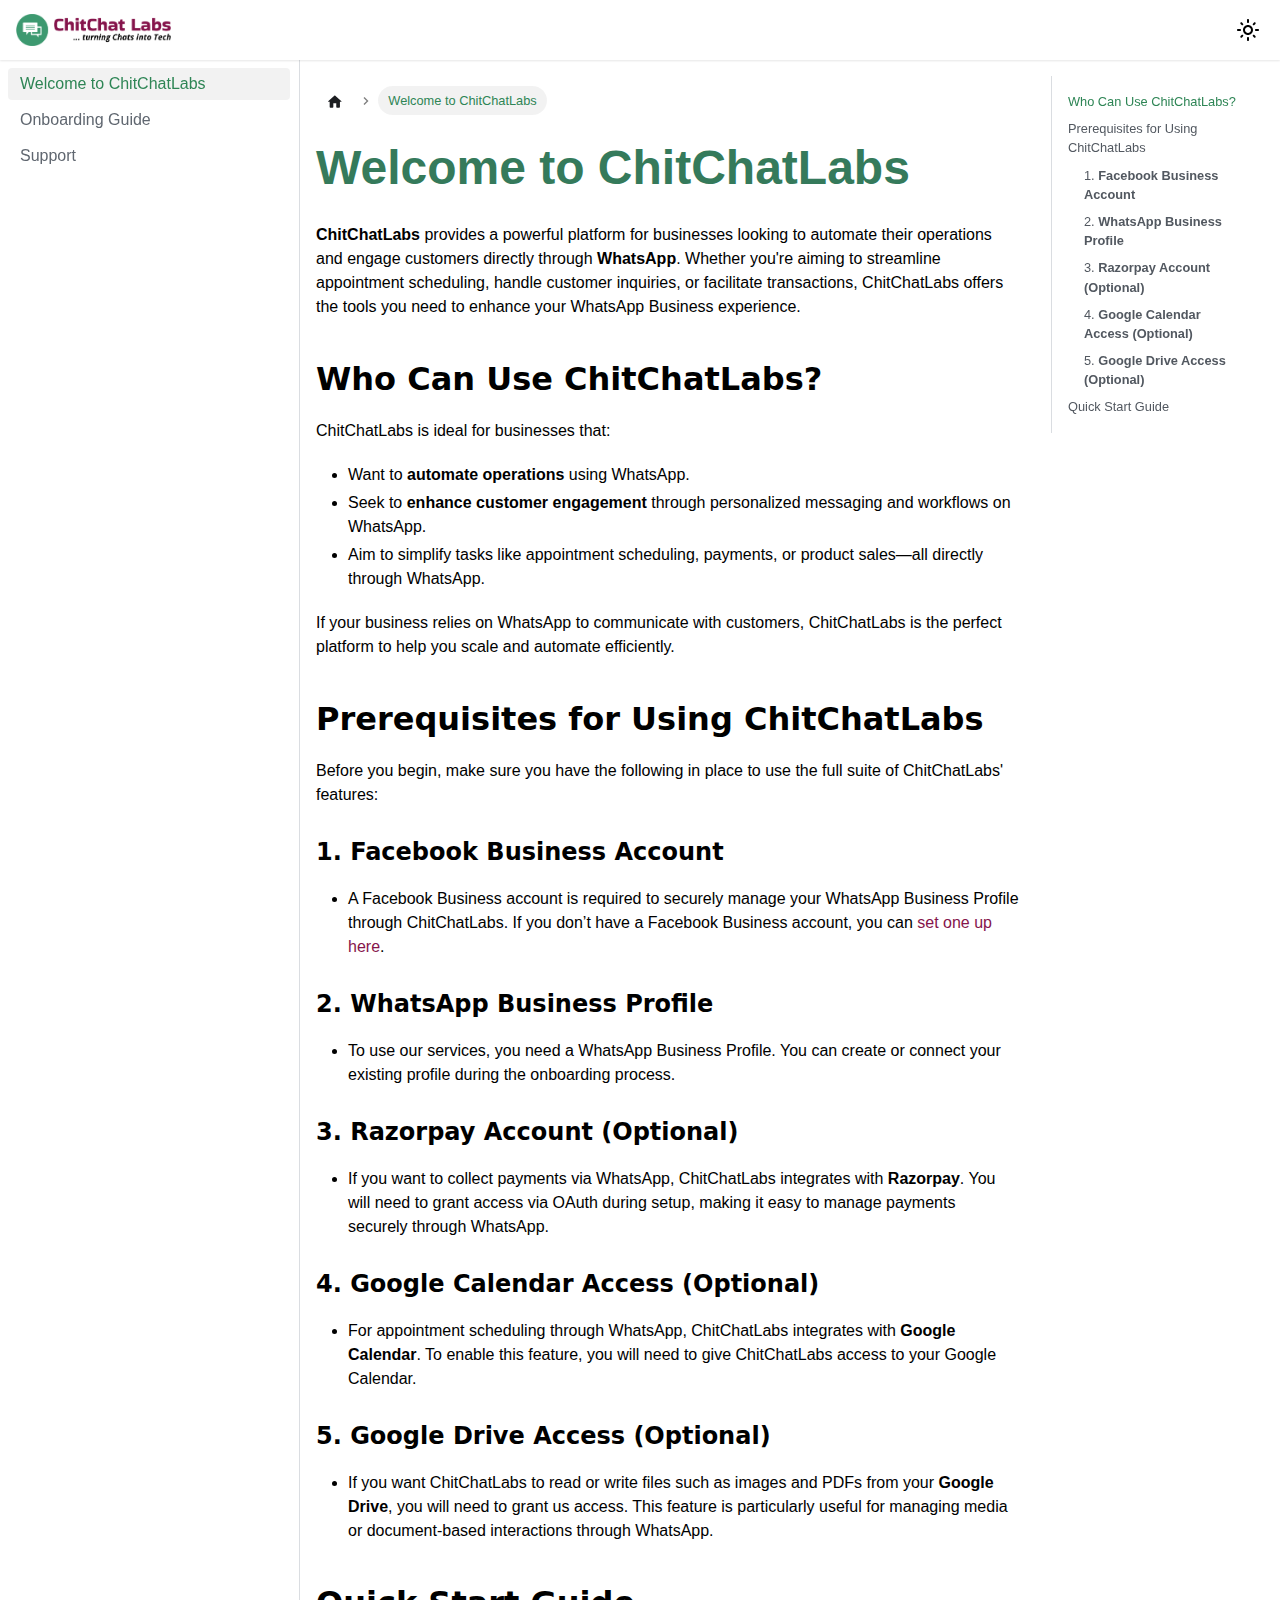
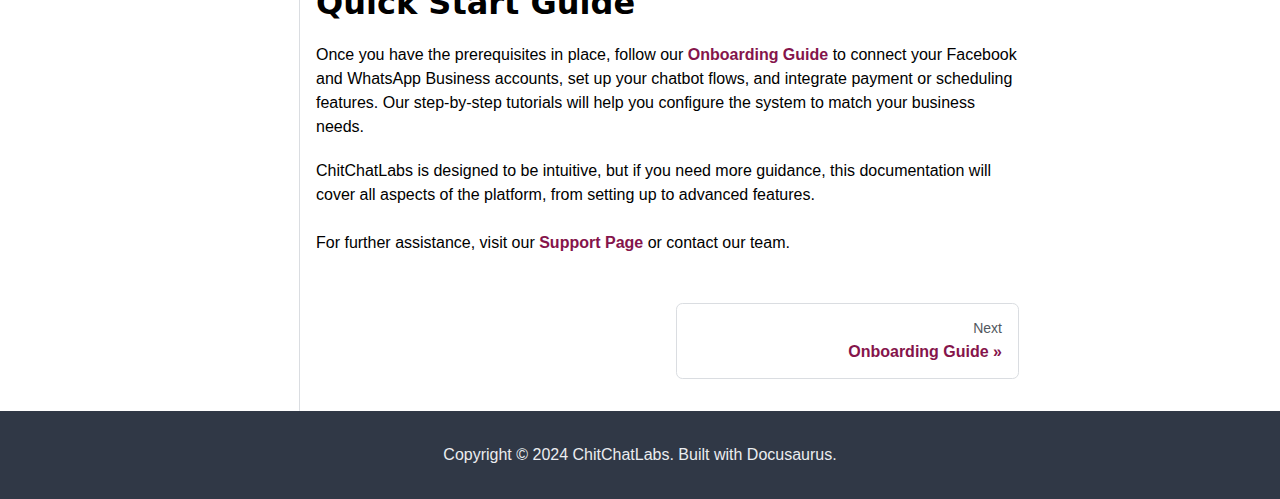
==== introduction/index.html @ bef24123 "Deploy Docusaurus to GitHub Pages" ====
<!doctype html>
<html lang="en" dir="ltr" class="docs-wrapper plugin-docs plugin-id-default docs-version-current docs-doc-page docs-doc-id-introduction" data-has-hydrated="false">
<head>
<meta charset="UTF-8">
<meta name="generator" content="Docusaurus v3.5.2">
<title data-rh="true">Welcome to ChitChatLabs | ChitChatLabs</title><meta data-rh="true" name="viewport" content="width=device-width,initial-scale=1"><meta data-rh="true" name="twitter:card" content="summary_large_image"><meta data-rh="true" property="og:url" content="https://docs.chitchatlabs.com/introduction"><meta data-rh="true" property="og:locale" content="en"><meta data-rh="true" name="docusaurus_locale" content="en"><meta data-rh="true" name="docsearch:language" content="en"><meta data-rh="true" name="docusaurus_version" content="current"><meta data-rh="true" name="docusaurus_tag" content="docs-default-current"><meta data-rh="true" name="docsearch:version" content="current"><meta data-rh="true" name="docsearch:docusaurus_tag" content="docs-default-current"><meta data-rh="true" property="og:title" content="Welcome to ChitChatLabs | ChitChatLabs"><meta data-rh="true" name="description" content="ChitChatLabs provides a powerful platform for businesses looking to automate their operations and engage customers directly through WhatsApp. Whether you&#x27;re aiming to streamline appointment scheduling, handle customer inquiries, or facilitate transactions, ChitChatLabs offers the tools you need to enhance your WhatsApp Business experience."><meta data-rh="true" property="og:description" content="ChitChatLabs provides a powerful platform for businesses looking to automate their operations and engage customers directly through WhatsApp. Whether you&#x27;re aiming to streamline appointment scheduling, handle customer inquiries, or facilitate transactions, ChitChatLabs offers the tools you need to enhance your WhatsApp Business experience."><link data-rh="true" rel="icon" href="/img/favicon.ico"><link data-rh="true" rel="canonical" href="https://docs.chitchatlabs.com/introduction"><link data-rh="true" rel="alternate" href="https://docs.chitchatlabs.com/introduction" hreflang="en"><link data-rh="true" rel="alternate" href="https://docs.chitchatlabs.com/introduction" hreflang="x-default"><link rel="stylesheet" href="/assets/css/styles.b4dc7f13.css">
<script src="/assets/js/runtime~main.65ed6997.js" defer="defer"></script>
<script src="/assets/js/main.d31f0e7f.js" defer="defer"></script>
</head>
<body class="navigation-with-keyboard">
<script>!function(){function t(t){document.documentElement.setAttribute("data-theme",t)}var e=function(){try{return new URLSearchParams(window.location.search).get("docusaurus-theme")}catch(t){}}()||function(){try{return window.localStorage.getItem("theme")}catch(t){}}();t(null!==e?e:"light")}(),function(){try{const n=new URLSearchParams(window.location.search).entries();for(var[t,e]of n)if(t.startsWith("docusaurus-data-")){var a=t.replace("docusaurus-data-","data-");document.documentElement.setAttribute(a,e)}}catch(t){}}()</script><div id="__docusaurus"><style data-emotion="css-global 13du1oc">:host,:root,[data-theme]{--chakra-ring-inset:var(--chakra-empty,/*!*/ /*!*/);--chakra-ring-offset-width:0px;--chakra-ring-offset-color:#fff;--chakra-ring-color:rgba(66, 153, 225, 0.6);--chakra-ring-offset-shadow:0 0 #0000;--chakra-ring-shadow:0 0 #0000;--chakra-space-x-reverse:0;--chakra-space-y-reverse:0;--chakra-colors-transparent:transparent;--chakra-colors-current:currentColor;--chakra-colors-black:#000000;--chakra-colors-white:#FFFFFF;--chakra-colors-whiteAlpha-50:rgba(255, 255, 255, 0.04);--chakra-colors-whiteAlpha-100:rgba(255, 255, 255, 0.06);--chakra-colors-whiteAlpha-200:rgba(255, 255, 255, 0.08);--chakra-colors-whiteAlpha-300:rgba(255, 255, 255, 0.16);--chakra-colors-whiteAlpha-400:rgba(255, 255, 255, 0.24);--chakra-colors-whiteAlpha-500:rgba(255, 255, 255, 0.36);--chakra-colors-whiteAlpha-600:rgba(255, 255, 255, 0.48);--chakra-colors-whiteAlpha-700:rgba(255, 255, 255, 0.64);--chakra-colors-whiteAlpha-800:rgba(255, 255, 255, 0.80);--chakra-colors-whiteAlpha-900:rgba(255, 255, 255, 0.92);--chakra-colors-blackAlpha-50:rgba(0, 0, 0, 0.04);--chakra-colors-blackAlpha-100:rgba(0, 0, 0, 0.06);--chakra-colors-blackAlpha-200:rgba(0, 0, 0, 0.08);--chakra-colors-blackAlpha-300:rgba(0, 0, 0, 0.16);--chakra-colors-blackAlpha-400:rgba(0, 0, 0, 0.24);--chakra-colors-blackAlpha-500:rgba(0, 0, 0, 0.36);--chakra-colors-blackAlpha-600:rgba(0, 0, 0, 0.48);--chakra-colors-blackAlpha-700:rgba(0, 0, 0, 0.64);--chakra-colors-blackAlpha-800:rgba(0, 0, 0, 0.80);--chakra-colors-blackAlpha-900:rgba(0, 0, 0, 0.92);--chakra-colors-gray-50:#F7FAFC;--chakra-colors-gray-100:#EDF2F7;--chakra-colors-gray-200:#E2E8F0;--chakra-colors-gray-300:#CBD5E0;--chakra-colors-gray-400:#A0AEC0;--chakra-colors-gray-500:#718096;--chakra-colors-gray-600:#4A5568;--chakra-colors-gray-700:#2D3748;--chakra-colors-gray-800:#1A202C;--chakra-colors-gray-900:#171923;--chakra-colors-red-50:#FFF5F5;--chakra-colors-red-100:#FED7D7;--chakra-colors-red-200:#FEB2B2;--chakra-colors-red-300:#FC8181;--chakra-colors-red-400:#F56565;--chakra-colors-red-500:#E53E3E;--chakra-colors-red-600:#C53030;--chakra-colors-red-700:#9B2C2C;--chakra-colors-red-800:#822727;--chakra-colors-red-900:#63171B;--chakra-colors-orange-50:#FFFAF0;--chakra-colors-orange-100:#FEEBC8;--chakra-colors-orange-200:#FBD38D;--chakra-colors-orange-300:#F6AD55;--chakra-colors-orange-400:#ED8936;--chakra-colors-orange-500:#DD6B20;--chakra-colors-orange-600:#C05621;--chakra-colors-orange-700:#9C4221;--chakra-colors-orange-800:#7B341E;--chakra-colors-orange-900:#652B19;--chakra-colors-yellow-50:#FFFFF0;--chakra-colors-yellow-100:#FEFCBF;--chakra-colors-yellow-200:#FAF089;--chakra-colors-yellow-300:#F6E05E;--chakra-colors-yellow-400:#ECC94B;--chakra-colors-yellow-500:#D69E2E;--chakra-colors-yellow-600:#B7791F;--chakra-colors-yellow-700:#975A16;--chakra-colors-yellow-800:#744210;--chakra-colors-yellow-900:#5F370E;--chakra-colors-green-50:#F0FFF4;--chakra-colors-green-100:#C6F6D5;--chakra-colors-green-200:#9AE6B4;--chakra-colors-green-300:#68D391;--chakra-colors-green-400:#48BB78;--chakra-colors-green-500:#38A169;--chakra-colors-green-600:#2F855A;--chakra-colors-green-700:#276749;--chakra-colors-green-800:#22543D;--chakra-colors-green-900:#1C4532;--chakra-colors-teal-50:#E6FFFA;--chakra-colors-teal-100:#B2F5EA;--chakra-colors-teal-200:#81E6D9;--chakra-colors-teal-300:#4FD1C5;--chakra-colors-teal-400:#38B2AC;--chakra-colors-teal-500:#319795;--chakra-colors-teal-600:#2C7A7B;--chakra-colors-teal-700:#285E61;--chakra-colors-teal-800:#234E52;--chakra-colors-teal-900:#1D4044;--chakra-colors-blue-50:#ebf8ff;--chakra-colors-blue-100:#bee3f8;--chakra-colors-blue-200:#90cdf4;--chakra-colors-blue-300:#63b3ed;--chakra-colors-blue-400:#4299e1;--chakra-colors-blue-500:#3182ce;--chakra-colors-blue-600:#2b6cb0;--chakra-colors-blue-700:#2c5282;--chakra-colors-blue-800:#2a4365;--chakra-colors-blue-900:#1A365D;--chakra-colors-cyan-50:#EDFDFD;--chakra-colors-cyan-100:#C4F1F9;--chakra-colors-cyan-200:#9DECF9;--chakra-colors-cyan-300:#76E4F7;--chakra-colors-cyan-400:#0BC5EA;--chakra-colors-cyan-500:#00B5D8;--chakra-colors-cyan-600:#00A3C4;--chakra-colors-cyan-700:#0987A0;--chakra-colors-cyan-800:#086F83;--chakra-colors-cyan-900:#065666;--chakra-colors-purple-50:#FAF5FF;--chakra-colors-purple-100:#E9D8FD;--chakra-colors-purple-200:#D6BCFA;--chakra-colors-purple-300:#B794F4;--chakra-colors-purple-400:#9F7AEA;--chakra-colors-purple-500:#805AD5;--chakra-colors-purple-600:#6B46C1;--chakra-colors-purple-700:#553C9A;--chakra-colors-purple-800:#44337A;--chakra-colors-purple-900:#322659;--chakra-colors-pink-50:#FFF5F7;--chakra-colors-pink-100:#FED7E2;--chakra-colors-pink-200:#FBB6CE;--chakra-colors-pink-300:#F687B3;--chakra-colors-pink-400:#ED64A6;--chakra-colors-pink-500:#D53F8C;--chakra-colors-pink-600:#B83280;--chakra-colors-pink-700:#97266D;--chakra-colors-pink-800:#702459;--chakra-colors-pink-900:#521B41;--chakra-colors-linkedin-50:#E8F4F9;--chakra-colors-linkedin-100:#CFEDFB;--chakra-colors-linkedin-200:#9BDAF3;--chakra-colors-linkedin-300:#68C7EC;--chakra-colors-linkedin-400:#34B3E4;--chakra-colors-linkedin-500:#00A0DC;--chakra-colors-linkedin-600:#008CC9;--chakra-colors-linkedin-700:#0077B5;--chakra-colors-linkedin-800:#005E93;--chakra-colors-linkedin-900:#004471;--chakra-colors-facebook-50:#E8F4F9;--chakra-colors-facebook-100:#D9DEE9;--chakra-colors-facebook-200:#B7C2DA;--chakra-colors-facebook-300:#6482C0;--chakra-colors-facebook-400:#4267B2;--chakra-colors-facebook-500:#385898;--chakra-colors-facebook-600:#314E89;--chakra-colors-facebook-700:#29487D;--chakra-colors-facebook-800:#223B67;--chakra-colors-facebook-900:#1E355B;--chakra-colors-messenger-50:#D0E6FF;--chakra-colors-messenger-100:#B9DAFF;--chakra-colors-messenger-200:#A2CDFF;--chakra-colors-messenger-300:#7AB8FF;--chakra-colors-messenger-400:#2E90FF;--chakra-colors-messenger-500:#0078FF;--chakra-colors-messenger-600:#0063D1;--chakra-colors-messenger-700:#0052AC;--chakra-colors-messenger-800:#003C7E;--chakra-colors-messenger-900:#002C5C;--chakra-colors-whatsapp-50:#dffeec;--chakra-colors-whatsapp-100:#b9f5d0;--chakra-colors-whatsapp-200:#90edb3;--chakra-colors-whatsapp-300:#65e495;--chakra-colors-whatsapp-400:#3cdd78;--chakra-colors-whatsapp-500:#22c35e;--chakra-colors-whatsapp-600:#179848;--chakra-colors-whatsapp-700:#0c6c33;--chakra-colors-whatsapp-800:#01421c;--chakra-colors-whatsapp-900:#001803;--chakra-colors-twitter-50:#E5F4FD;--chakra-colors-twitter-100:#C8E9FB;--chakra-colors-twitter-200:#A8DCFA;--chakra-colors-twitter-300:#83CDF7;--chakra-colors-twitter-400:#57BBF5;--chakra-colors-twitter-500:#1DA1F2;--chakra-colors-twitter-600:#1A94DA;--chakra-colors-twitter-700:#1681BF;--chakra-colors-twitter-800:#136B9E;--chakra-colors-twitter-900:#0D4D71;--chakra-colors-telegram-50:#E3F2F9;--chakra-colors-telegram-100:#C5E4F3;--chakra-colors-telegram-200:#A2D4EC;--chakra-colors-telegram-300:#7AC1E4;--chakra-colors-telegram-400:#47A9DA;--chakra-colors-telegram-500:#0088CC;--chakra-colors-telegram-600:#007AB8;--chakra-colors-telegram-700:#006BA1;--chakra-colors-telegram-800:#005885;--chakra-colors-telegram-900:#003F5E;--chakra-colors-primary:#85144b;--chakra-colors-secondary:#3d9970;--chakra-colors-primary-light:#a64d72;--chakra-colors-primary-dark:#5e0e34;--chakra-colors-secondary-dark:#357a5b;--chakra-colors-secondary-light:#6ebf8e;--chakra-colors-background:#ffffff;--chakra-colors-text:#000000;--chakra-colors-placeholders:#85144b;--chakra-borders-none:0;--chakra-borders-1px:1px solid;--chakra-borders-2px:2px solid;--chakra-borders-4px:4px solid;--chakra-borders-8px:8px solid;--chakra-fonts-heading:'Montserrat',sans-serif;--chakra-fonts-body:'Lato',sans-serif;--chakra-fonts-mono:SFMono-Regular,Menlo,Monaco,Consolas,"Liberation Mono","Courier New",monospace;--chakra-fontSizes-3xs:0.45rem;--chakra-fontSizes-2xs:0.625rem;--chakra-fontSizes-xs:0.75rem;--chakra-fontSizes-sm:0.875rem;--chakra-fontSizes-md:1rem;--chakra-fontSizes-lg:1.125rem;--chakra-fontSizes-xl:1.25rem;--chakra-fontSizes-2xl:1.5rem;--chakra-fontSizes-3xl:1.875rem;--chakra-fontSizes-4xl:2.25rem;--chakra-fontSizes-5xl:3rem;--chakra-fontSizes-6xl:3.75rem;--chakra-fontSizes-7xl:4.5rem;--chakra-fontSizes-8xl:6rem;--chakra-fontSizes-9xl:8rem;--chakra-fontWeights-hairline:100;--chakra-fontWeights-thin:200;--chakra-fontWeights-light:300;--chakra-fontWeights-normal:400;--chakra-fontWeights-medium:500;--chakra-fontWeights-semibold:600;--chakra-fontWeights-bold:700;--chakra-fontWeights-extrabold:800;--chakra-fontWeights-black:900;--chakra-letterSpacings-tighter:-0.05em;--chakra-letterSpacings-tight:-0.025em;--chakra-letterSpacings-normal:0;--chakra-letterSpacings-wide:0.025em;--chakra-letterSpacings-wider:0.05em;--chakra-letterSpacings-widest:0.1em;--chakra-lineHeights-3:.75rem;--chakra-lineHeights-4:1rem;--chakra-lineHeights-5:1.25rem;--chakra-lineHeights-6:1.5rem;--chakra-lineHeights-7:1.75rem;--chakra-lineHeights-8:2rem;--chakra-lineHeights-9:2.25rem;--chakra-lineHeights-10:2.5rem;--chakra-lineHeights-normal:normal;--chakra-lineHeights-none:1;--chakra-lineHeights-shorter:1.25;--chakra-lineHeights-short:1.375;--chakra-lineHeights-base:1.5;--chakra-lineHeights-tall:1.625;--chakra-lineHeights-taller:2;--chakra-radii-none:0;--chakra-radii-sm:0.125rem;--chakra-radii-base:0.25rem;--chakra-radii-md:0.375rem;--chakra-radii-lg:0.5rem;--chakra-radii-xl:0.75rem;--chakra-radii-2xl:1rem;--chakra-radii-3xl:1.5rem;--chakra-radii-full:9999px;--chakra-space-1:0.25rem;--chakra-space-2:0.5rem;--chakra-space-3:0.75rem;--chakra-space-4:1rem;--chakra-space-5:1.25rem;--chakra-space-6:1.5rem;--chakra-space-7:1.75rem;--chakra-space-8:2rem;--chakra-space-9:2.25rem;--chakra-space-10:2.5rem;--chakra-space-12:3rem;--chakra-space-14:3.5rem;--chakra-space-16:4rem;--chakra-space-20:5rem;--chakra-space-24:6rem;--chakra-space-28:7rem;--chakra-space-32:8rem;--chakra-space-36:9rem;--chakra-space-40:10rem;--chakra-space-44:11rem;--chakra-space-48:12rem;--chakra-space-52:13rem;--chakra-space-56:14rem;--chakra-space-60:15rem;--chakra-space-64:16rem;--chakra-space-72:18rem;--chakra-space-80:20rem;--chakra-space-96:24rem;--chakra-space-px:1px;--chakra-space-0-5:0.125rem;--chakra-space-1-5:0.375rem;--chakra-space-2-5:0.625rem;--chakra-space-3-5:0.875rem;--chakra-shadows-xs:0 0 0 1px rgba(0, 0, 0, 0.05);--chakra-shadows-sm:0 1px 2px 0 rgba(0, 0, 0, 0.05);--chakra-shadows-base:0 1px 3px 0 rgba(0, 0, 0, 0.1),0 1px 2px 0 rgba(0, 0, 0, 0.06);--chakra-shadows-md:0 4px 6px -1px rgba(0, 0, 0, 0.1),0 2px 4px -1px rgba(0, 0, 0, 0.06);--chakra-shadows-lg:0 10px 15px -3px rgba(0, 0, 0, 0.1),0 4px 6px -2px rgba(0, 0, 0, 0.05);--chakra-shadows-xl:0 20px 25px -5px rgba(0, 0, 0, 0.1),0 10px 10px -5px rgba(0, 0, 0, 0.04);--chakra-shadows-2xl:0 25px 50px -12px rgba(0, 0, 0, 0.25);--chakra-shadows-outline:0 0 0 3px rgba(66, 153, 225, 0.6);--chakra-shadows-inner:inset 0 2px 4px 0 rgba(0,0,0,0.06);--chakra-shadows-none:none;--chakra-shadows-dark-lg:rgba(0, 0, 0, 0.1) 0px 0px 0px 1px,rgba(0, 0, 0, 0.2) 0px 5px 10px,rgba(0, 0, 0, 0.4) 0px 15px 40px;--chakra-sizes-1:0.25rem;--chakra-sizes-2:0.5rem;--chakra-sizes-3:0.75rem;--chakra-sizes-4:1rem;--chakra-sizes-5:1.25rem;--chakra-sizes-6:1.5rem;--chakra-sizes-7:1.75rem;--chakra-sizes-8:2rem;--chakra-sizes-9:2.25rem;--chakra-sizes-10:2.5rem;--chakra-sizes-12:3rem;--chakra-sizes-14:3.5rem;--chakra-sizes-16:4rem;--chakra-sizes-20:5rem;--chakra-sizes-24:6rem;--chakra-sizes-28:7rem;--chakra-sizes-32:8rem;--chakra-sizes-36:9rem;--chakra-sizes-40:10rem;--chakra-sizes-44:11rem;--chakra-sizes-48:12rem;--chakra-sizes-52:13rem;--chakra-sizes-56:14rem;--chakra-sizes-60:15rem;--chakra-sizes-64:16rem;--chakra-sizes-72:18rem;--chakra-sizes-80:20rem;--chakra-sizes-96:24rem;--chakra-sizes-px:1px;--chakra-sizes-0-5:0.125rem;--chakra-sizes-1-5:0.375rem;--chakra-sizes-2-5:0.625rem;--chakra-sizes-3-5:0.875rem;--chakra-sizes-max:max-content;--chakra-sizes-min:min-content;--chakra-sizes-full:100%;--chakra-sizes-3xs:14rem;--chakra-sizes-2xs:16rem;--chakra-sizes-xs:20rem;--chakra-sizes-sm:24rem;--chakra-sizes-md:28rem;--chakra-sizes-lg:32rem;--chakra-sizes-xl:36rem;--chakra-sizes-2xl:42rem;--chakra-sizes-3xl:48rem;--chakra-sizes-4xl:56rem;--chakra-sizes-5xl:64rem;--chakra-sizes-6xl:72rem;--chakra-sizes-7xl:80rem;--chakra-sizes-8xl:90rem;--chakra-sizes-prose:60ch;--chakra-sizes-container-sm:640px;--chakra-sizes-container-md:768px;--chakra-sizes-container-lg:1024px;--chakra-sizes-container-xl:1280px;--chakra-zIndices-hide:-1;--chakra-zIndices-auto:auto;--chakra-zIndices-base:0;--chakra-zIndices-docked:10;--chakra-zIndices-dropdown:1000;--chakra-zIndices-sticky:1100;--chakra-zIndices-banner:1200;--chakra-zIndices-overlay:1300;--chakra-zIndices-modal:1400;--chakra-zIndices-popover:1500;--chakra-zIndices-skipLink:1600;--chakra-zIndices-toast:1700;--chakra-zIndices-tooltip:1800;--chakra-transition-property-common:background-color,border-color,color,fill,stroke,opacity,box-shadow,transform;--chakra-transition-property-colors:background-color,border-color,color,fill,stroke;--chakra-transition-property-dimensions:width,height;--chakra-transition-property-position:left,right,top,bottom;--chakra-transition-property-background:background-color,background-image,background-position;--chakra-transition-easing-ease-in:cubic-bezier(0.4, 0, 1, 1);--chakra-transition-easing-ease-out:cubic-bezier(0, 0, 0.2, 1);--chakra-transition-easing-ease-in-out:cubic-bezier(0.4, 0, 0.2, 1);--chakra-transition-duration-ultra-fast:50ms;--chakra-transition-duration-faster:100ms;--chakra-transition-duration-fast:150ms;--chakra-transition-duration-normal:200ms;--chakra-transition-duration-slow:300ms;--chakra-transition-duration-slower:400ms;--chakra-transition-duration-ultra-slow:500ms;--chakra-blur-none:0;--chakra-blur-sm:4px;--chakra-blur-base:8px;--chakra-blur-md:12px;--chakra-blur-lg:16px;--chakra-blur-xl:24px;--chakra-blur-2xl:40px;--chakra-blur-3xl:64px;--chakra-breakpoints-base:0em;--chakra-breakpoints-sm:30em;--chakra-breakpoints-md:48em;--chakra-breakpoints-lg:62em;--chakra-breakpoints-xl:80em;--chakra-breakpoints-2xl:96em;}.chakra-ui-light :host:not([data-theme]),.chakra-ui-light :root:not([data-theme]),.chakra-ui-light [data-theme]:not([data-theme]),[data-theme=light] :host:not([data-theme]),[data-theme=light] :root:not([data-theme]),[data-theme=light] [data-theme]:not([data-theme]),:host[data-theme=light],:root[data-theme=light],[data-theme][data-theme=light]{--chakra-colors-chakra-body-text:var(--chakra-colors-gray-800);--chakra-colors-chakra-body-bg:var(--chakra-colors-white);--chakra-colors-chakra-border-color:var(--chakra-colors-gray-200);--chakra-colors-chakra-inverse-text:var(--chakra-colors-white);--chakra-colors-chakra-subtle-bg:var(--chakra-colors-gray-100);--chakra-colors-chakra-subtle-text:var(--chakra-colors-gray-600);--chakra-colors-chakra-placeholder-color:var(--chakra-colors-gray-500);}.chakra-ui-dark :host:not([data-theme]),.chakra-ui-dark :root:not([data-theme]),.chakra-ui-dark [data-theme]:not([data-theme]),[data-theme=dark] :host:not([data-theme]),[data-theme=dark] :root:not([data-theme]),[data-theme=dark] [data-theme]:not([data-theme]),:host[data-theme=dark],:root[data-theme=dark],[data-theme][data-theme=dark]{--chakra-colors-chakra-body-text:var(--chakra-colors-whiteAlpha-900);--chakra-colors-chakra-body-bg:var(--chakra-colors-gray-800);--chakra-colors-chakra-border-color:var(--chakra-colors-whiteAlpha-300);--chakra-colors-chakra-inverse-text:var(--chakra-colors-gray-800);--chakra-colors-chakra-subtle-bg:var(--chakra-colors-gray-700);--chakra-colors-chakra-subtle-text:var(--chakra-colors-gray-400);--chakra-colors-chakra-placeholder-color:var(--chakra-colors-whiteAlpha-400);}</style><style data-emotion="css-global fubdgu">html{line-height:1.5;-webkit-text-size-adjust:100%;font-family:system-ui,sans-serif;-webkit-font-smoothing:antialiased;text-rendering:optimizeLegibility;-moz-osx-font-smoothing:grayscale;touch-action:manipulation;}body{position:relative;min-height:100%;margin:0;font-feature-settings:"kern";}:where(*, *::before, *::after){border-width:0;border-style:solid;box-sizing:border-box;word-wrap:break-word;}main{display:block;}hr{border-top-width:1px;box-sizing:content-box;height:0;overflow:visible;}:where(pre, code, kbd,samp){font-family:SFMono-Regular,Menlo,Monaco,Consolas,monospace;font-size:1em;}a{background-color:transparent;color:inherit;-webkit-text-decoration:inherit;text-decoration:inherit;}abbr[title]{border-bottom:none;-webkit-text-decoration:underline;text-decoration:underline;-webkit-text-decoration:underline dotted;-webkit-text-decoration:underline dotted;text-decoration:underline dotted;}:where(b, strong){font-weight:bold;}small{font-size:80%;}:where(sub,sup){font-size:75%;line-height:0;position:relative;vertical-align:baseline;}sub{bottom:-0.25em;}sup{top:-0.5em;}img{border-style:none;}:where(button, input, optgroup, select, textarea){font-family:inherit;font-size:100%;line-height:1.15;margin:0;}:where(button, input){overflow:visible;}:where(button, select){text-transform:none;}:where(
          button::-moz-focus-inner,
          [type="button"]::-moz-focus-inner,
          [type="reset"]::-moz-focus-inner,
          [type="submit"]::-moz-focus-inner
        ){border-style:none;padding:0;}fieldset{padding:0.35em 0.75em 0.625em;}legend{box-sizing:border-box;color:inherit;display:table;max-width:100%;padding:0;white-space:normal;}progress{vertical-align:baseline;}textarea{overflow:auto;}:where([type="checkbox"], [type="radio"]){box-sizing:border-box;padding:0;}input[type="number"]::-webkit-inner-spin-button,input[type="number"]::-webkit-outer-spin-button{-webkit-appearance:none!important;}input[type="number"]{-moz-appearance:textfield;}input[type="search"]{-webkit-appearance:textfield;outline-offset:-2px;}input[type="search"]::-webkit-search-decoration{-webkit-appearance:none!important;}::-webkit-file-upload-button{-webkit-appearance:button;font:inherit;}details{display:block;}summary{display:-webkit-box;display:-webkit-list-item;display:-ms-list-itembox;display:list-item;}template{display:none;}[hidden]{display:none!important;}:where(
          blockquote,
          dl,
          dd,
          h1,
          h2,
          h3,
          h4,
          h5,
          h6,
          hr,
          figure,
          p,
          pre
        ){margin:0;}button{background:transparent;padding:0;}fieldset{margin:0;padding:0;}:where(ol, ul){margin:0;padding:0;}textarea{resize:vertical;}:where(button, [role="button"]){cursor:pointer;}button::-moz-focus-inner{border:0!important;}table{border-collapse:collapse;}:where(h1, h2, h3, h4, h5, h6){font-size:inherit;font-weight:inherit;}:where(button, input, optgroup, select, textarea){padding:0;line-height:inherit;color:inherit;}:where(img, svg, video, canvas, audio, iframe, embed, object){display:block;}:where(img, video){max-width:100%;height:auto;}[data-js-focus-visible] :focus:not([data-focus-visible-added]):not(
          [data-focus-visible-disabled]
        ){outline:none;box-shadow:none;}select::-ms-expand{display:none;}:root,:host{--chakra-vh:100vh;}@supports (height: -webkit-fill-available){:root,:host{--chakra-vh:-webkit-fill-available;}}@supports (height: -moz-fill-available){:root,:host{--chakra-vh:-moz-fill-available;}}@supports (height: 100dvh){:root,:host{--chakra-vh:100dvh;}}</style><style data-emotion="css-global txzy5i">body{font-family:var(--chakra-fonts-body);color:var(--chakra-colors-text);background:var(--chakra-colors-background);transition-property:background-color;transition-duration:var(--chakra-transition-duration-normal);line-height:var(--chakra-lineHeights-base);}*::-webkit-input-placeholder{color:var(--chakra-colors-placeholders);}*::-moz-placeholder{color:var(--chakra-colors-placeholders);}*:-ms-input-placeholder{color:var(--chakra-colors-placeholders);}*::placeholder{color:var(--chakra-colors-placeholders);}*,*::before,::after{border-color:var(--chakra-colors-chakra-border-color);}h1{font-family:var(--chakra-fonts-heading);color:var(--chakra-colors-secondary-dark);}a{color:var(--chakra-colors-primary);}a:hover,a[data-hover]{-webkit-text-decoration:underline;text-decoration:underline;}</style><div role="region" aria-label="Skip to main content"><a class="skipToContent_fXgn" href="#__docusaurus_skipToContent_fallback">Skip to main content</a></div><nav aria-label="Main" class="navbar navbar--fixed-top"><div class="navbar__inner"><div class="navbar__items"><a class="navbar__brand" href="/"><div class="navbar__logo"><img src="/img/logo-header.png" alt="ChitChatLabs Logo" class="themedComponent_mlkZ themedComponent--light_NVdE"><img src="/img/logo-header.png" alt="ChitChatLabs Logo" class="themedComponent_mlkZ themedComponent--dark_xIcU"></div></a></div><div class="navbar__items navbar__items--right"><div class="toggle_vylO colorModeToggle_DEke"><button class="clean-btn toggleButton_gllP toggleButtonDisabled_aARS" type="button" disabled="" title="Switch between dark and light mode (currently light mode)" aria-label="Switch between dark and light mode (currently light mode)" aria-live="polite"><svg viewBox="0 0 24 24" width="24" height="24" class="lightToggleIcon_pyhR"><path fill="currentColor" d="M12,9c1.65,0,3,1.35,3,3s-1.35,3-3,3s-3-1.35-3-3S10.35,9,12,9 M12,7c-2.76,0-5,2.24-5,5s2.24,5,5,5s5-2.24,5-5 S14.76,7,12,7L12,7z M2,13l2,0c0.55,0,1-0.45,1-1s-0.45-1-1-1l-2,0c-0.55,0-1,0.45-1,1S1.45,13,2,13z M20,13l2,0c0.55,0,1-0.45,1-1 s-0.45-1-1-1l-2,0c-0.55,0-1,0.45-1,1S19.45,13,20,13z M11,2v2c0,0.55,0.45,1,1,1s1-0.45,1-1V2c0-0.55-0.45-1-1-1S11,1.45,11,2z M11,20v2c0,0.55,0.45,1,1,1s1-0.45,1-1v-2c0-0.55-0.45-1-1-1C11.45,19,11,19.45,11,20z M5.99,4.58c-0.39-0.39-1.03-0.39-1.41,0 c-0.39,0.39-0.39,1.03,0,1.41l1.06,1.06c0.39,0.39,1.03,0.39,1.41,0s0.39-1.03,0-1.41L5.99,4.58z M18.36,16.95 c-0.39-0.39-1.03-0.39-1.41,0c-0.39,0.39-0.39,1.03,0,1.41l1.06,1.06c0.39,0.39,1.03,0.39,1.41,0c0.39-0.39,0.39-1.03,0-1.41 L18.36,16.95z M19.42,5.99c0.39-0.39,0.39-1.03,0-1.41c-0.39-0.39-1.03-0.39-1.41,0l-1.06,1.06c-0.39,0.39-0.39,1.03,0,1.41 s1.03,0.39,1.41,0L19.42,5.99z M7.05,18.36c0.39-0.39,0.39-1.03,0-1.41c-0.39-0.39-1.03-0.39-1.41,0l-1.06,1.06 c-0.39,0.39-0.39,1.03,0,1.41s1.03,0.39,1.41,0L7.05,18.36z"></path></svg><svg viewBox="0 0 24 24" width="24" height="24" class="darkToggleIcon_wfgR"><path fill="currentColor" d="M9.37,5.51C9.19,6.15,9.1,6.82,9.1,7.5c0,4.08,3.32,7.4,7.4,7.4c0.68,0,1.35-0.09,1.99-0.27C17.45,17.19,14.93,19,12,19 c-3.86,0-7-3.14-7-7C5,9.07,6.81,6.55,9.37,5.51z M12,3c-4.97,0-9,4.03-9,9s4.03,9,9,9s9-4.03,9-9c0-0.46-0.04-0.92-0.1-1.36 c-0.98,1.37-2.58,2.26-4.4,2.26c-2.98,0-5.4-2.42-5.4-5.4c0-1.81,0.89-3.42,2.26-4.4C12.92,3.04,12.46,3,12,3L12,3z"></path></svg></button></div><div class="navbarSearchContainer_Bca1"></div></div></div><div role="presentation" class="navbar-sidebar__backdrop"></div></nav><div id="__docusaurus_skipToContent_fallback" class="main-wrapper mainWrapper_z2l0"><div class="docsWrapper_hBAB"><button aria-label="Scroll back to top" class="clean-btn theme-back-to-top-button backToTopButton_sjWU" type="button"></button><div class="docRoot_UBD9"><aside class="theme-doc-sidebar-container docSidebarContainer_YfHR"><div class="sidebarViewport_aRkj"><div class="sidebar_njMd"><nav aria-label="Docs sidebar" class="menu thin-scrollbar menu_SIkG"><ul class="theme-doc-sidebar-menu menu__list"><li class="theme-doc-sidebar-item-link theme-doc-sidebar-item-link-level-1 menu__list-item"><a class="menu__link menu__link--active" aria-current="page" href="/introduction">Welcome to ChitChatLabs</a></li><li class="theme-doc-sidebar-item-link theme-doc-sidebar-item-link-level-1 menu__list-item"><a class="menu__link" href="/onboarding">Onboarding Guide</a></li><li class="theme-doc-sidebar-item-link theme-doc-sidebar-item-link-level-1 menu__list-item"><a class="menu__link" href="/support">Support</a></li></ul></nav></div></div></aside><main class="docMainContainer_TBSr"><div class="container padding-top--md padding-bottom--lg"><div class="row"><div class="col docItemCol_VOVn"><div class="docItemContainer_Djhp"><article><nav class="theme-doc-breadcrumbs breadcrumbsContainer_Z_bl" aria-label="Breadcrumbs"><ul class="breadcrumbs" itemscope="" itemtype="https://schema.org/BreadcrumbList"><li class="breadcrumbs__item"><a aria-label="Home page" class="breadcrumbs__link" href="/"><svg viewBox="0 0 24 24" class="breadcrumbHomeIcon_YNFT"><path d="M10 19v-5h4v5c0 .55.45 1 1 1h3c.55 0 1-.45 1-1v-7h1.7c.46 0 .68-.57.33-.87L12.67 3.6c-.38-.34-.96-.34-1.34 0l-8.36 7.53c-.34.3-.13.87.33.87H5v7c0 .55.45 1 1 1h3c.55 0 1-.45 1-1z" fill="currentColor"></path></svg></a></li><li itemscope="" itemprop="itemListElement" itemtype="https://schema.org/ListItem" class="breadcrumbs__item breadcrumbs__item--active"><span class="breadcrumbs__link" itemprop="name">Welcome to ChitChatLabs</span><meta itemprop="position" content="1"></li></ul></nav><div class="tocCollapsible_ETCw theme-doc-toc-mobile tocMobile_ITEo"><button type="button" class="clean-btn tocCollapsibleButton_TO0P">On this page</button></div><div class="theme-doc-markdown markdown"><header><h1>Welcome to ChitChatLabs</h1></header>
<p><strong>ChitChatLabs</strong> provides a powerful platform for businesses looking to automate their operations and engage customers directly through <strong>WhatsApp</strong>. Whether you&#x27;re aiming to streamline appointment scheduling, handle customer inquiries, or facilitate transactions, ChitChatLabs offers the tools you need to enhance your WhatsApp Business experience.</p>
<h2 class="anchor anchorWithStickyNavbar_LWe7" id="who-can-use-chitchatlabs">Who Can Use ChitChatLabs?<a href="#who-can-use-chitchatlabs" class="hash-link" aria-label="Direct link to Who Can Use ChitChatLabs?" title="Direct link to Who Can Use ChitChatLabs?">​</a></h2>
<p>ChitChatLabs is ideal for businesses that:</p>
<ul>
<li>Want to <strong>automate operations</strong> using WhatsApp.</li>
<li>Seek to <strong>enhance customer engagement</strong> through personalized messaging and workflows on WhatsApp.</li>
<li>Aim to simplify tasks like appointment scheduling, payments, or product sales—all directly through WhatsApp.</li>
</ul>
<p>If your business relies on WhatsApp to communicate with customers, ChitChatLabs is the perfect platform to help you scale and automate efficiently.</p>
<hr>
<h2 class="anchor anchorWithStickyNavbar_LWe7" id="prerequisites-for-using-chitchatlabs">Prerequisites for Using ChitChatLabs<a href="#prerequisites-for-using-chitchatlabs" class="hash-link" aria-label="Direct link to Prerequisites for Using ChitChatLabs" title="Direct link to Prerequisites for Using ChitChatLabs">​</a></h2>
<p>Before you begin, make sure you have the following in place to use the full suite of ChitChatLabs&#x27; features:</p>
<h3 class="anchor anchorWithStickyNavbar_LWe7" id="1-facebook-business-account">1. <strong>Facebook Business Account</strong><a href="#1-facebook-business-account" class="hash-link" aria-label="Direct link to 1-facebook-business-account" title="Direct link to 1-facebook-business-account">​</a></h3>
<ul>
<li>A Facebook Business account is required to securely manage your WhatsApp Business Profile through ChitChatLabs. If you don’t have a Facebook Business account, you can <a href="https://business.facebook.com/" target="_blank" rel="noopener noreferrer">set one up here</a>.</li>
</ul>
<h3 class="anchor anchorWithStickyNavbar_LWe7" id="2-whatsapp-business-profile">2. <strong>WhatsApp Business Profile</strong><a href="#2-whatsapp-business-profile" class="hash-link" aria-label="Direct link to 2-whatsapp-business-profile" title="Direct link to 2-whatsapp-business-profile">​</a></h3>
<ul>
<li>To use our services, you need a WhatsApp Business Profile. You can create or connect your existing profile during the onboarding process.</li>
</ul>
<h3 class="anchor anchorWithStickyNavbar_LWe7" id="3-razorpay-account-optional">3. <strong>Razorpay Account (Optional)</strong><a href="#3-razorpay-account-optional" class="hash-link" aria-label="Direct link to 3-razorpay-account-optional" title="Direct link to 3-razorpay-account-optional">​</a></h3>
<ul>
<li>If you want to collect payments via WhatsApp, ChitChatLabs integrates with <strong>Razorpay</strong>. You will need to grant access via OAuth during setup, making it easy to manage payments securely through WhatsApp.</li>
</ul>
<h3 class="anchor anchorWithStickyNavbar_LWe7" id="4-google-calendar-access-optional">4. <strong>Google Calendar Access (Optional)</strong><a href="#4-google-calendar-access-optional" class="hash-link" aria-label="Direct link to 4-google-calendar-access-optional" title="Direct link to 4-google-calendar-access-optional">​</a></h3>
<ul>
<li>For appointment scheduling through WhatsApp, ChitChatLabs integrates with <strong>Google Calendar</strong>. To enable this feature, you will need to give ChitChatLabs access to your Google Calendar.</li>
</ul>
<h3 class="anchor anchorWithStickyNavbar_LWe7" id="5-google-drive-access-optional">5. <strong>Google Drive Access (Optional)</strong><a href="#5-google-drive-access-optional" class="hash-link" aria-label="Direct link to 5-google-drive-access-optional" title="Direct link to 5-google-drive-access-optional">​</a></h3>
<ul>
<li>If you want ChitChatLabs to read or write files such as images and PDFs from your <strong>Google Drive</strong>, you will need to grant us access. This feature is particularly useful for managing media or document-based interactions through WhatsApp.</li>
</ul>
<hr>
<h2 class="anchor anchorWithStickyNavbar_LWe7" id="quick-start-guide">Quick Start Guide<a href="#quick-start-guide" class="hash-link" aria-label="Direct link to Quick Start Guide" title="Direct link to Quick Start Guide">​</a></h2>
<p>Once you have the prerequisites in place, follow our <strong><a href="/onboarding">Onboarding Guide</a></strong> to connect your Facebook and WhatsApp Business accounts, set up your chatbot flows, and integrate payment or scheduling features. Our step-by-step tutorials will help you configure the system to match your business needs.</p>
<p>ChitChatLabs is designed to be intuitive, but if you need more guidance, this documentation will cover all aspects of the platform, from setting up to advanced features.</p>
<hr>
<p>For further assistance, visit our <strong><a href="/support">Support Page</a></strong> or contact our team.</p></div></article><nav class="pagination-nav docusaurus-mt-lg" aria-label="Docs pages"><a class="pagination-nav__link pagination-nav__link--next" href="/onboarding"><div class="pagination-nav__sublabel">Next</div><div class="pagination-nav__label">Onboarding Guide</div></a></nav></div></div><div class="col col--3"><div class="tableOfContents_bqdL thin-scrollbar theme-doc-toc-desktop"><ul class="table-of-contents table-of-contents__left-border"><li><a href="#who-can-use-chitchatlabs" class="table-of-contents__link toc-highlight">Who Can Use ChitChatLabs?</a></li><li><a href="#prerequisites-for-using-chitchatlabs" class="table-of-contents__link toc-highlight">Prerequisites for Using ChitChatLabs</a><ul><li><a href="#1-facebook-business-account" class="table-of-contents__link toc-highlight">1. <strong>Facebook Business Account</strong></a></li><li><a href="#2-whatsapp-business-profile" class="table-of-contents__link toc-highlight">2. <strong>WhatsApp Business Profile</strong></a></li><li><a href="#3-razorpay-account-optional" class="table-of-contents__link toc-highlight">3. <strong>Razorpay Account (Optional)</strong></a></li><li><a href="#4-google-calendar-access-optional" class="table-of-contents__link toc-highlight">4. <strong>Google Calendar Access (Optional)</strong></a></li><li><a href="#5-google-drive-access-optional" class="table-of-contents__link toc-highlight">5. <strong>Google Drive Access (Optional)</strong></a></li></ul></li><li><a href="#quick-start-guide" class="table-of-contents__link toc-highlight">Quick Start Guide</a></li></ul></div></div></div></div></main></div></div></div><footer class="footer footer--dark"><div class="container container-fluid"><div class="footer__bottom text--center"><div class="footer__copyright">Copyright © 2024 ChitChatLabs. Built with Docusaurus.</div></div></div></footer><span></span><span id="__chakra_env" hidden=""></span></div>
</body>
</html>
---- assets/css/styles.b4dc7f13.css ----
.col,.container{padding:0 var(--ifm-spacing-horizontal);width:100%}.markdown>h2,.markdown>h3,.markdown>h4,.markdown>h5,.markdown>h6{margin-bottom:calc(var(--ifm-heading-vertical-rhythm-bottom)*var(--ifm-leading))}.markdown li,body{word-wrap:break-word}body,ol ol,ol ul,ul ol,ul ul{margin:0}pre,table{overflow:auto}blockquote,pre{margin:0 0 var(--ifm-spacing-vertical)}.breadcrumbs__link,.button{transition-timing-function:var(--ifm-transition-timing-default)}.button,code{vertical-align:middle}.button--outline.button--active,.button--outline:active,.button--outline:hover,:root{--ifm-button-color:var(--ifm-font-color-base-inverse)}.menu__link:hover,a{transition:color var(--ifm-transition-fast) var(--ifm-transition-timing-default)}.navbar--dark,:root{--ifm-navbar-link-hover-color:var(--ifm-color-primary)}.menu,.navbar-sidebar{overflow-x:hidden}:root,html[data-theme=dark]{--ifm-color-emphasis-500:var(--ifm-color-gray-500)}.toggleButton_gllP,html{-webkit-tap-highlight-color:transparent}.clean-list,.containsTaskList_mC6p,.details_lb9f>summary,.dropdown__menu,.menu__list{list-style:none}:root{--ifm-color-scheme:light;--ifm-dark-value:10%;--ifm-darker-value:15%;--ifm-darkest-value:30%;--ifm-light-value:15%;--ifm-lighter-value:30%;--ifm-lightest-value:50%;--ifm-contrast-background-value:90%;--ifm-contrast-foreground-value:70%;--ifm-contrast-background-dark-value:70%;--ifm-contrast-foreground-dark-value:90%;--ifm-color-primary:#3578e5;--ifm-color-secondary:#ebedf0;--ifm-color-success:#00a400;--ifm-color-info:#54c7ec;--ifm-color-warning:#ffba00;--ifm-color-danger:#fa383e;--ifm-color-primary-dark:#306cce;--ifm-color-primary-darker:#2d66c3;--ifm-color-primary-darkest:#2554a0;--ifm-color-primary-light:#538ce9;--ifm-color-primary-lighter:#72a1ed;--ifm-color-primary-lightest:#9abcf2;--ifm-color-primary-contrast-background:#ebf2fc;--ifm-color-primary-contrast-foreground:#102445;--ifm-color-secondary-dark:#d4d5d8;--ifm-color-secondary-darker:#c8c9cc;--ifm-color-secondary-darkest:#a4a6a8;--ifm-color-secondary-light:#eef0f2;--ifm-color-secondary-lighter:#f1f2f5;--ifm-color-secondary-lightest:#f5f6f8;--ifm-color-secondary-contrast-background:#fdfdfe;--ifm-color-secondary-contrast-foreground:#474748;--ifm-color-success-dark:#009400;--ifm-color-success-darker:#008b00;--ifm-color-success-darkest:#007300;--ifm-color-success-light:#26b226;--ifm-color-success-lighter:#4dbf4d;--ifm-color-success-lightest:#80d280;--ifm-color-success-contrast-background:#e6f6e6;--ifm-color-success-contrast-foreground:#003100;--ifm-color-info-dark:#4cb3d4;--ifm-color-info-darker:#47a9c9;--ifm-color-info-darkest:#3b8ba5;--ifm-color-info-light:#6ecfef;--ifm-color-info-lighter:#87d8f2;--ifm-color-info-lightest:#aae3f6;--ifm-color-info-contrast-background:#eef9fd;--ifm-color-info-contrast-foreground:#193c47;--ifm-color-warning-dark:#e6a700;--ifm-color-warning-darker:#d99e00;--ifm-color-warning-darkest:#b38200;--ifm-color-warning-light:#ffc426;--ifm-color-warning-lighter:#ffcf4d;--ifm-color-warning-lightest:#ffdd80;--ifm-color-warning-contrast-background:#fff8e6;--ifm-color-warning-contrast-foreground:#4d3800;--ifm-color-danger-dark:#e13238;--ifm-color-danger-darker:#d53035;--ifm-color-danger-darkest:#af272b;--ifm-color-danger-light:#fb565b;--ifm-color-danger-lighter:#fb7478;--ifm-color-danger-lightest:#fd9c9f;--ifm-color-danger-contrast-background:#ffebec;--ifm-color-danger-contrast-foreground:#4b1113;--ifm-color-white:#fff;--ifm-color-black:#000;--ifm-color-gray-0:var(--ifm-color-white);--ifm-color-gray-100:#f5f6f7;--ifm-color-gray-200:#ebedf0;--ifm-color-gray-300:#dadde1;--ifm-color-gray-400:#ccd0d5;--ifm-color-gray-500:#bec3c9;--ifm-color-gray-600:#8d949e;--ifm-color-gray-700:#606770;--ifm-color-gray-800:#444950;--ifm-color-gray-900:#1c1e21;--ifm-color-gray-1000:var(--ifm-color-black);--ifm-color-emphasis-0:var(--ifm-color-gray-0);--ifm-color-emphasis-100:var(--ifm-color-gray-100);--ifm-color-emphasis-200:var(--ifm-color-gray-200);--ifm-color-emphasis-300:var(--ifm-color-gray-300);--ifm-color-emphasis-400:var(--ifm-color-gray-400);--ifm-color-emphasis-600:var(--ifm-color-gray-600);--ifm-color-emphasis-700:var(--ifm-color-gray-700);--ifm-color-emphasis-800:var(--ifm-color-gray-800);--ifm-color-emphasis-900:var(--ifm-color-gray-900);--ifm-color-emphasis-1000:var(--ifm-color-gray-1000);--ifm-color-content:var(--ifm-color-emphasis-900);--ifm-color-content-inverse:var(--ifm-color-emphasis-0);--ifm-color-content-secondary:#525860;--ifm-background-color:#0000;--ifm-background-surface-color:var(--ifm-color-content-inverse);--ifm-global-border-width:1px;--ifm-global-radius:0.4rem;--ifm-hover-overlay:#0000000d;--ifm-font-color-base:var(--ifm-color-content);--ifm-font-color-base-inverse:var(--ifm-color-content-inverse);--ifm-font-color-secondary:var(--ifm-color-content-secondary);--ifm-font-family-base:system-ui,-apple-system,Segoe UI,Roboto,Ubuntu,Cantarell,Noto Sans,sans-serif,BlinkMacSystemFont,"Segoe UI",Helvetica,Arial,sans-serif,"Apple Color Emoji","Segoe UI Emoji","Segoe UI Symbol";--ifm-font-family-monospace:SFMono-Regular,Menlo,Monaco,Consolas,"Liberation Mono","Courier New",monospace;--ifm-font-size-base:100%;--ifm-font-weight-light:300;--ifm-font-weight-normal:400;--ifm-font-weight-semibold:500;--ifm-font-weight-bold:700;--ifm-font-weight-base:var(--ifm-font-weight-normal);--ifm-line-height-base:1.65;--ifm-global-spacing:1rem;--ifm-spacing-vertical:var(--ifm-global-spacing);--ifm-spacing-horizontal:var(--ifm-global-spacing);--ifm-transition-fast:200ms;--ifm-transition-slow:400ms;--ifm-transition-timing-default:cubic-bezier(0.08,0.52,0.52,1);--ifm-global-shadow-lw:0 1px 2px 0 #0000001a;--ifm-global-shadow-md:0 5px 40px #0003;--ifm-global-shadow-tl:0 12px 28px 0 #0003,0 2px 4px 0 #0000001a;--ifm-z-index-dropdown:100;--ifm-z-index-fixed:200;--ifm-z-index-overlay:400;--ifm-container-width:1140px;--ifm-container-width-xl:1320px;--ifm-code-background:#f6f7f8;--ifm-code-border-radius:var(--ifm-global-radius);--ifm-code-font-size:90%;--ifm-code-padding-horizontal:0.1rem;--ifm-code-padding-vertical:0.1rem;--ifm-pre-background:var(--ifm-code-background);--ifm-pre-border-radius:var(--ifm-code-border-radius);--ifm-pre-color:inherit;--ifm-pre-line-height:1.45;--ifm-pre-padding:1rem;--ifm-heading-color:inherit;--ifm-heading-margin-top:0;--ifm-heading-margin-bottom:var(--ifm-spacing-vertical);--ifm-heading-font-family:var(--ifm-font-family-base);--ifm-heading-font-weight:var(--ifm-font-weight-bold);--ifm-heading-line-height:1.25;--ifm-h1-font-size:2rem;--ifm-h2-font-size:1.5rem;--ifm-h3-font-size:1.25rem;--ifm-h4-font-size:1rem;--ifm-h5-font-size:0.875rem;--ifm-h6-font-size:0.85rem;--ifm-image-alignment-padding:1.25rem;--ifm-leading-desktop:1.25;--ifm-leading:calc(var(--ifm-leading-desktop)*1rem);--ifm-list-left-padding:2rem;--ifm-list-margin:1rem;--ifm-list-item-margin:0.25rem;--ifm-list-paragraph-margin:1rem;--ifm-table-cell-padding:0.75rem;--ifm-table-background:#0000;--ifm-table-stripe-background:#00000008;--ifm-table-border-width:1px;--ifm-table-border-color:var(--ifm-color-emphasis-300);--ifm-table-head-background:inherit;--ifm-table-head-color:inherit;--ifm-table-head-font-weight:var(--ifm-font-weight-bold);--ifm-table-cell-color:inherit;--ifm-link-color:var(--ifm-color-primary);--ifm-link-decoration:none;--ifm-link-hover-color:var(--ifm-link-color);--ifm-link-hover-decoration:underline;--ifm-paragraph-margin-bottom:var(--ifm-leading);--ifm-blockquote-font-size:var(--ifm-font-size-base);--ifm-blockquote-border-left-width:2px;--ifm-blockquote-padding-horizontal:var(--ifm-spacing-horizontal);--ifm-blockquote-padding-vertical:0;--ifm-blockquote-shadow:none;--ifm-blockquote-color:var(--ifm-color-emphasis-800);--ifm-blockquote-border-color:var(--ifm-color-emphasis-300);--ifm-hr-background-color:var(--ifm-color-emphasis-500);--ifm-hr-height:1px;--ifm-hr-margin-vertical:1.5rem;--ifm-scrollbar-size:7px;--ifm-scrollbar-track-background-color:#f1f1f1;--ifm-scrollbar-thumb-background-color:silver;--ifm-scrollbar-thumb-hover-background-color:#a7a7a7;--ifm-alert-background-color:inherit;--ifm-alert-border-color:inherit;--ifm-alert-border-radius:var(--ifm-global-radius);--ifm-alert-border-width:0px;--ifm-alert-border-left-width:5px;--ifm-alert-color:var(--ifm-font-color-base);--ifm-alert-padding-horizontal:var(--ifm-spacing-horizontal);--ifm-alert-padding-vertical:var(--ifm-spacing-vertical);--ifm-alert-shadow:var(--ifm-global-shadow-lw);--ifm-avatar-intro-margin:1rem;--ifm-avatar-intro-alignment:inherit;--ifm-avatar-photo-size:3rem;--ifm-badge-background-color:inherit;--ifm-badge-border-color:inherit;--ifm-badge-border-radius:var(--ifm-global-radius);--ifm-badge-border-width:var(--ifm-global-border-width);--ifm-badge-color:var(--ifm-color-white);--ifm-badge-padding-horizontal:calc(var(--ifm-spacing-horizontal)*0.5);--ifm-badge-padding-vertical:calc(var(--ifm-spacing-vertical)*0.25);--ifm-breadcrumb-border-radius:1.5rem;--ifm-breadcrumb-spacing:0.5rem;--ifm-breadcrumb-color-active:var(--ifm-color-primary);--ifm-breadcrumb-item-background-active:var(--ifm-hover-overlay);--ifm-breadcrumb-padding-horizontal:0.8rem;--ifm-breadcrumb-padding-vertical:0.4rem;--ifm-breadcrumb-size-multiplier:1;--ifm-breadcrumb-separator:url('data:image/svg+xml;utf8,<svg xmlns="http://www.w3.org/2000/svg" x="0px" y="0px" viewBox="0 0 256 256"><g><g><polygon points="79.093,0 48.907,30.187 146.72,128 48.907,225.813 79.093,256 207.093,128"/></g></g><g></g><g></g><g></g><g></g><g></g><g></g><g></g><g></g><g></g><g></g><g></g><g></g><g></g><g></g><g></g></svg>');--ifm-breadcrumb-separator-filter:none;--ifm-breadcrumb-separator-size:0.5rem;--ifm-breadcrumb-separator-size-multiplier:1.25;--ifm-button-background-color:inherit;--ifm-button-border-color:var(--ifm-button-background-color);--ifm-button-border-width:var(--ifm-global-border-width);--ifm-button-font-weight:var(--ifm-font-weight-bold);--ifm-button-padding-horizontal:1.5rem;--ifm-button-padding-vertical:0.375rem;--ifm-button-size-multiplier:1;--ifm-button-transition-duration:var(--ifm-transition-fast);--ifm-button-border-radius:calc(var(--ifm-global-radius)*var(--ifm-button-size-multiplier));--ifm-button-group-spacing:2px;--ifm-card-background-color:var(--ifm-background-surface-color);--ifm-card-border-radius:calc(var(--ifm-global-radius)*2);--ifm-card-horizontal-spacing:var(--ifm-global-spacing);--ifm-card-vertical-spacing:var(--ifm-global-spacing);--ifm-toc-border-color:var(--ifm-color-emphasis-300);--ifm-toc-link-color:var(--ifm-color-content-secondary);--ifm-toc-padding-vertical:0.5rem;--ifm-toc-padding-horizontal:0.5rem;--ifm-dropdown-background-color:var(--ifm-background-surface-color);--ifm-dropdown-font-weight:var(--ifm-font-weight-semibold);--ifm-dropdown-link-color:var(--ifm-font-color-base);--ifm-dropdown-hover-background-color:var(--ifm-hover-overlay);--ifm-footer-background-color:var(--ifm-color-emphasis-100);--ifm-footer-color:inherit;--ifm-footer-link-color:var(--ifm-color-emphasis-700);--ifm-footer-link-hover-color:var(--ifm-color-primary);--ifm-footer-link-horizontal-spacing:0.5rem;--ifm-footer-padding-horizontal:calc(var(--ifm-spacing-horizontal)*2);--ifm-footer-padding-vertical:calc(var(--ifm-spacing-vertical)*2);--ifm-footer-title-color:inherit;--ifm-footer-logo-max-width:min(30rem,90vw);--ifm-hero-background-color:var(--ifm-background-surface-color);--ifm-hero-text-color:var(--ifm-color-emphasis-800);--ifm-menu-color:var(--ifm-color-emphasis-700);--ifm-menu-color-active:var(--ifm-color-primary);--ifm-menu-color-background-active:var(--ifm-hover-overlay);--ifm-menu-color-background-hover:var(--ifm-hover-overlay);--ifm-menu-link-padding-horizontal:0.75rem;--ifm-menu-link-padding-vertical:0.375rem;--ifm-menu-link-sublist-icon:url('data:image/svg+xml;utf8,<svg xmlns="http://www.w3.org/2000/svg" width="16px" height="16px" viewBox="0 0 24 24"><path fill="rgba(0,0,0,0.5)" d="M7.41 15.41L12 10.83l4.59 4.58L18 14l-6-6-6 6z"></path></svg>');--ifm-menu-link-sublist-icon-filter:none;--ifm-navbar-background-color:var(--ifm-background-surface-color);--ifm-navbar-height:3.75rem;--ifm-navbar-item-padding-horizontal:0.75rem;--ifm-navbar-item-padding-vertical:0.25rem;--ifm-navbar-link-color:var(--ifm-font-color-base);--ifm-navbar-link-active-color:var(--ifm-link-color);--ifm-navbar-padding-horizontal:var(--ifm-spacing-horizontal);--ifm-navbar-padding-vertical:calc(var(--ifm-spacing-vertical)*0.5);--ifm-navbar-shadow:var(--ifm-global-shadow-lw);--ifm-navbar-search-input-background-color:var(--ifm-color-emphasis-200);--ifm-navbar-search-input-color:var(--ifm-color-emphasis-800);--ifm-navbar-search-input-placeholder-color:var(--ifm-color-emphasis-500);--ifm-navbar-search-input-icon:url('data:image/svg+xml;utf8,<svg fill="currentColor" xmlns="http://www.w3.org/2000/svg" viewBox="0 0 16 16" height="16px" width="16px"><path d="M6.02945,10.20327a4.17382,4.17382,0,1,1,4.17382-4.17382A4.15609,4.15609,0,0,1,6.02945,10.20327Zm9.69195,4.2199L10.8989,9.59979A5.88021,5.88021,0,0,0,12.058,6.02856,6.00467,6.00467,0,1,0,9.59979,10.8989l4.82338,4.82338a.89729.89729,0,0,0,1.29912,0,.89749.89749,0,0,0-.00087-1.29909Z" /></svg>');--ifm-navbar-sidebar-width:83vw;--ifm-pagination-border-radius:var(--ifm-global-radius);--ifm-pagination-color-active:var(--ifm-color-primary);--ifm-pagination-font-size:1rem;--ifm-pagination-item-active-background:var(--ifm-hover-overlay);--ifm-pagination-page-spacing:0.2em;--ifm-pagination-padding-horizontal:calc(var(--ifm-spacing-horizontal)*1);--ifm-pagination-padding-vertical:calc(var(--ifm-spacing-vertical)*0.25);--ifm-pagination-nav-border-radius:var(--ifm-global-radius);--ifm-pagination-nav-color-hover:var(--ifm-color-primary);--ifm-pills-color-active:var(--ifm-color-primary);--ifm-pills-color-background-active:var(--ifm-hover-overlay);--ifm-pills-spacing:0.125rem;--ifm-tabs-color:var(--ifm-font-color-secondary);--ifm-tabs-color-active:var(--ifm-color-primary);--ifm-tabs-color-active-border:var(--ifm-tabs-color-active);--ifm-tabs-padding-horizontal:1rem;--ifm-tabs-padding-vertical:1rem;--docusaurus-progress-bar-color:var(--ifm-color-primary);--ifm-color-primary:#2e8555;--ifm-color-primary-dark:#29784c;--ifm-color-primary-darker:#277148;--ifm-color-primary-darkest:#205d3b;--ifm-color-primary-light:#33925d;--ifm-color-primary-lighter:#359962;--ifm-color-primary-lightest:#3cad6e;--ifm-code-font-size:95%;--docusaurus-highlighted-code-line-bg:#0000001a;--docusaurus-tag-list-border:var(--ifm-color-emphasis-300);--docusaurus-announcement-bar-height:auto;--docusaurus-collapse-button-bg:#0000;--docusaurus-collapse-button-bg-hover:#0000001a;--doc-sidebar-width:300px;--doc-sidebar-hidden-width:30px}.badge--danger,.badge--info,.badge--primary,.badge--secondary,.badge--success,.badge--warning{--ifm-badge-border-color:var(--ifm-badge-background-color)}.button--link,.button--outline{--ifm-button-background-color:#0000}*{box-sizing:border-box}html{background-color:var(--ifm-background-color);color:var(--ifm-font-color-base);color-scheme:var(--ifm-color-scheme);font:var(--ifm-font-size-base)/var(--ifm-line-height-base) var(--ifm-font-family-base);-webkit-font-smoothing:antialiased;text-rendering:optimizelegibility;-webkit-text-size-adjust:100%;text-size-adjust:100%}iframe{border:0;color-scheme:auto}.container{margin:0 auto;max-width:var(--ifm-container-width)}.container--fluid{max-width:inherit}.row{display:flex;flex-wrap:wrap;margin:0 calc(var(--ifm-spacing-horizontal)*-1)}.margin-bottom--none,.margin-vert--none,.markdown>:last-child{margin-bottom:0!important}.margin-top--none,.margin-vert--none{margin-top:0!important}.row--no-gutters{margin-left:0;margin-right:0}.margin-horiz--none,.margin-right--none{margin-right:0!important}.row--no-gutters>.col{padding-left:0;padding-right:0}.row--align-top{align-items:flex-start}.row--align-bottom{align-items:flex-end}.menuExternalLink_NmtK,.row--align-center{align-items:center}.row--align-stretch{align-items:stretch}.row--align-baseline{align-items:baseline}.col{--ifm-col-width:100%;flex:1 0;margin-left:0;max-width:var(--ifm-col-width)}.padding-bottom--none,.padding-vert--none{padding-bottom:0!important}.padding-top--none,.padding-vert--none{padding-top:0!important}.padding-horiz--none,.padding-left--none{padding-left:0!important}.padding-horiz--none,.padding-right--none{padding-right:0!important}.col[class*=col--]{flex:0 0 var(--ifm-col-width)}.col--1{--ifm-col-width:8.33333%}.col--offset-1{margin-left:8.33333%}.col--2{--ifm-col-width:16.66667%}.col--offset-2{margin-left:16.66667%}.col--3{--ifm-col-width:25%}.col--offset-3{margin-left:25%}.col--4{--ifm-col-width:33.33333%}.col--offset-4{margin-left:33.33333%}.col--5{--ifm-col-width:41.66667%}.col--offset-5{margin-left:41.66667%}.col--6{--ifm-col-width:50%}.col--offset-6{margin-left:50%}.col--7{--ifm-col-width:58.33333%}.col--offset-7{margin-left:58.33333%}.col--8{--ifm-col-width:66.66667%}.col--offset-8{margin-left:66.66667%}.col--9{--ifm-col-width:75%}.col--offset-9{margin-left:75%}.col--10{--ifm-col-width:83.33333%}.col--offset-10{margin-left:83.33333%}.col--11{--ifm-col-width:91.66667%}.col--offset-11{margin-left:91.66667%}.col--12{--ifm-col-width:100%}.col--offset-12{margin-left:100%}.margin-horiz--none,.margin-left--none{margin-left:0!important}.margin--none{margin:0!important}.margin-bottom--xs,.margin-vert--xs{margin-bottom:.25rem!important}.margin-top--xs,.margin-vert--xs{margin-top:.25rem!important}.margin-horiz--xs,.margin-left--xs{margin-left:.25rem!important}.margin-horiz--xs,.margin-right--xs{margin-right:.25rem!important}.margin--xs{margin:.25rem!important}.margin-bottom--sm,.margin-vert--sm{margin-bottom:.5rem!important}.margin-top--sm,.margin-vert--sm{margin-top:.5rem!important}.margin-horiz--sm,.margin-left--sm{margin-left:.5rem!important}.margin-horiz--sm,.margin-right--sm{margin-right:.5rem!important}.margin--sm{margin:.5rem!important}.margin-bottom--md,.margin-vert--md{margin-bottom:1rem!important}.margin-top--md,.margin-vert--md{margin-top:1rem!important}.margin-horiz--md,.margin-left--md{margin-left:1rem!important}.margin-horiz--md,.margin-right--md{margin-right:1rem!important}.margin--md{margin:1rem!important}.margin-bottom--lg,.margin-vert--lg{margin-bottom:2rem!important}.margin-top--lg,.margin-vert--lg{margin-top:2rem!important}.margin-horiz--lg,.margin-left--lg{margin-left:2rem!important}.margin-horiz--lg,.margin-right--lg{margin-right:2rem!important}.margin--lg{margin:2rem!important}.margin-bottom--xl,.margin-vert--xl{margin-bottom:5rem!important}.margin-top--xl,.margin-vert--xl{margin-top:5rem!important}.margin-horiz--xl,.margin-left--xl{margin-left:5rem!important}.margin-horiz--xl,.margin-right--xl{margin-right:5rem!important}.margin--xl{margin:5rem!important}.padding--none{padding:0!important}.padding-bottom--xs,.padding-vert--xs{padding-bottom:.25rem!important}.padding-top--xs,.padding-vert--xs{padding-top:.25rem!important}.padding-horiz--xs,.padding-left--xs{padding-left:.25rem!important}.padding-horiz--xs,.padding-right--xs{padding-right:.25rem!important}.padding--xs{padding:.25rem!important}.padding-bottom--sm,.padding-vert--sm{padding-bottom:.5rem!important}.padding-top--sm,.padding-vert--sm{padding-top:.5rem!important}.padding-horiz--sm,.padding-left--sm{padding-left:.5rem!important}.padding-horiz--sm,.padding-right--sm{padding-right:.5rem!important}.padding--sm{padding:.5rem!important}.padding-bottom--md,.padding-vert--md{padding-bottom:1rem!important}.padding-top--md,.padding-vert--md{padding-top:1rem!important}.padding-horiz--md,.padding-left--md{padding-left:1rem!important}.padding-horiz--md,.padding-right--md{padding-right:1rem!important}.padding--md{padding:1rem!important}.padding-bottom--lg,.padding-vert--lg{padding-bottom:2rem!important}.padding-top--lg,.padding-vert--lg{padding-top:2rem!important}.padding-horiz--lg,.padding-left--lg{padding-left:2rem!important}.padding-horiz--lg,.padding-right--lg{padding-right:2rem!important}.padding--lg{padding:2rem!important}.padding-bottom--xl,.padding-vert--xl{padding-bottom:5rem!important}.padding-top--xl,.padding-vert--xl{padding-top:5rem!important}.padding-horiz--xl,.padding-left--xl{padding-left:5rem!important}.padding-horiz--xl,.padding-right--xl{padding-right:5rem!important}.padding--xl{padding:5rem!important}code{background-color:var(--ifm-code-background);border:.1rem solid #0000001a;border-radius:var(--ifm-code-border-radius);font-family:var(--ifm-font-family-monospace);font-size:var(--ifm-code-font-size);padding:var(--ifm-code-padding-vertical) var(--ifm-code-padding-horizontal)}a code{color:inherit}pre{background-color:var(--ifm-pre-background);border-radius:var(--ifm-pre-border-radius);color:var(--ifm-pre-color);font:var(--ifm-code-font-size)/var(--ifm-pre-line-height) var(--ifm-font-family-monospace);padding:var(--ifm-pre-padding)}pre code{background-color:initial;border:none;font-size:100%;line-height:inherit;padding:0}kbd{background-color:var(--ifm-color-emphasis-0);border:1px solid var(--ifm-color-emphasis-400);border-radius:.2rem;box-shadow:inset 0 -1px 0 var(--ifm-color-emphasis-400);color:var(--ifm-color-emphasis-800);font:80% var(--ifm-font-family-monospace);padding:.15rem .3rem}h1,h2,h3,h4,h5,h6{color:var(--ifm-heading-color);font-family:var(--ifm-heading-font-family);font-weight:var(--ifm-heading-font-weight);line-height:var(--ifm-heading-line-height);margin:var(--ifm-heading-margin-top) 0 var(--ifm-heading-margin-bottom) 0}h1{font-size:var(--ifm-h1-font-size)}h2{font-size:var(--ifm-h2-font-size)}h3{font-size:var(--ifm-h3-font-size)}h4{font-size:var(--ifm-h4-font-size)}h5{font-size:var(--ifm-h5-font-size)}h6{font-size:var(--ifm-h6-font-size)}img{max-width:100%}img[align=right]{padding-left:var(--image-alignment-padding)}img[align=left]{padding-right:var(--image-alignment-padding)}.markdown{--ifm-h1-vertical-rhythm-top:3;--ifm-h2-vertical-rhythm-top:2;--ifm-h3-vertical-rhythm-top:1.5;--ifm-heading-vertical-rhythm-top:1.25;--ifm-h1-vertical-rhythm-bottom:1.25;--ifm-heading-vertical-rhythm-bottom:1}.markdown:after,.markdown:before{content:"";display:table}.markdown:after{clear:both}.markdown h1:first-child{--ifm-h1-font-size:3rem;margin-bottom:calc(var(--ifm-h1-vertical-rhythm-bottom)*var(--ifm-leading))}.markdown>h2{--ifm-h2-font-size:2rem;margin-top:calc(var(--ifm-h2-vertical-rhythm-top)*var(--ifm-leading))}.markdown>h3{--ifm-h3-font-size:1.5rem;margin-top:calc(var(--ifm-h3-vertical-rhythm-top)*var(--ifm-leading))}.markdown>h4,.markdown>h5,.markdown>h6{margin-top:calc(var(--ifm-heading-vertical-rhythm-top)*var(--ifm-leading))}.markdown>p,.markdown>pre,.markdown>ul{margin-bottom:var(--ifm-leading)}.markdown li>p{margin-top:var(--ifm-list-paragraph-margin)}.markdown li+li{margin-top:var(--ifm-list-item-margin)}ol,ul{margin:0 0 var(--ifm-list-margin);padding-left:var(--ifm-list-left-padding)}ol ol,ul ol{list-style-type:lower-roman}ol ol ol,ol ul ol,ul ol ol,ul ul ol{list-style-type:lower-alpha}table{border-collapse:collapse;display:block;margin-bottom:var(--ifm-spacing-vertical)}table thead tr{border-bottom:2px solid var(--ifm-table-border-color)}table thead,table tr:nth-child(2n){background-color:var(--ifm-table-stripe-background)}table tr{background-color:var(--ifm-table-background);border-top:var(--ifm-table-border-width) solid var(--ifm-table-border-color)}table td,table th{border:var(--ifm-table-border-width) solid var(--ifm-table-border-color);padding:var(--ifm-table-cell-padding)}table th{background-color:var(--ifm-table-head-background);color:var(--ifm-table-head-color);font-weight:var(--ifm-table-head-font-weight)}table td{color:var(--ifm-table-cell-color)}strong{font-weight:var(--ifm-font-weight-bold)}a{color:var(--ifm-link-color);text-decoration:var(--ifm-link-decoration)}a:hover{color:var(--ifm-link-hover-color);text-decoration:var(--ifm-link-hover-decoration)}.button:hover,.text--no-decoration,.text--no-decoration:hover,a:not([href]){text-decoration:none}p{margin:0 0 var(--ifm-paragraph-margin-bottom)}blockquote{border-left:var(--ifm-blockquote-border-left-width) solid var(--ifm-blockquote-border-color);box-shadow:var(--ifm-blockquote-shadow);color:var(--ifm-blockquote-color);font-size:var(--ifm-blockquote-font-size);padding:var(--ifm-blockquote-padding-vertical) var(--ifm-blockquote-padding-horizontal)}blockquote>:first-child{margin-top:0}.breadcrumbs,blockquote>:last-child{margin-bottom:0}hr{background-color:var(--ifm-hr-background-color);border:0;height:var(--ifm-hr-height);margin:var(--ifm-hr-margin-vertical) 0}.shadow--lw{box-shadow:var(--ifm-global-shadow-lw)!important}.shadow--md{box-shadow:var(--ifm-global-shadow-md)!important}.shadow--tl{box-shadow:var(--ifm-global-shadow-tl)!important}.text--primary,.wordWrapButtonEnabled_EoeP .wordWrapButtonIcon_Bwma{color:var(--ifm-color-primary)}.text--secondary{color:var(--ifm-color-secondary)}.text--success{color:var(--ifm-color-success)}.text--info{color:var(--ifm-color-info)}.text--warning{color:var(--ifm-color-warning)}.text--danger{color:var(--ifm-color-danger)}.text--center{text-align:center}.text--left{text-align:left}.text--justify{text-align:justify}.text--right{text-align:right}.text--capitalize{text-transform:capitalize}.text--lowercase{text-transform:lowercase}.admonitionHeading_Gvgb,.alert__heading,.text--uppercase{text-transform:uppercase}.text--light{font-weight:var(--ifm-font-weight-light)}.text--normal{font-weight:var(--ifm-font-weight-normal)}.text--semibold{font-weight:var(--ifm-font-weight-semibold)}.text--bold{font-weight:var(--ifm-font-weight-bold)}.text--italic{font-style:italic}.text--truncate{overflow:hidden;text-overflow:ellipsis;white-space:nowrap}.text--break{word-wrap:break-word!important;word-break:break-word!important}.clean-btn{background:none;border:none;color:inherit;cursor:pointer;font-family:inherit;padding:0}.alert,.alert .close{color:var(--ifm-alert-foreground-color)}.clean-list{padding-left:0}.alert--primary{--ifm-alert-background-color:var(--ifm-color-primary-contrast-background);--ifm-alert-background-color-highlight:#3578e526;--ifm-alert-foreground-color:var(--ifm-color-primary-contrast-foreground);--ifm-alert-border-color:var(--ifm-color-primary-dark)}.alert--secondary{--ifm-alert-background-color:var(--ifm-color-secondary-contrast-background);--ifm-alert-background-color-highlight:#ebedf026;--ifm-alert-foreground-color:var(--ifm-color-secondary-contrast-foreground);--ifm-alert-border-color:var(--ifm-color-secondary-dark)}.alert--success{--ifm-alert-background-color:var(--ifm-color-success-contrast-background);--ifm-alert-background-color-highlight:#00a40026;--ifm-alert-foreground-color:var(--ifm-color-success-contrast-foreground);--ifm-alert-border-color:var(--ifm-color-success-dark)}.alert--info{--ifm-alert-background-color:var(--ifm-color-info-contrast-background);--ifm-alert-background-color-highlight:#54c7ec26;--ifm-alert-foreground-color:var(--ifm-color-info-contrast-foreground);--ifm-alert-border-color:var(--ifm-color-info-dark)}.alert--warning{--ifm-alert-background-color:var(--ifm-color-warning-contrast-background);--ifm-alert-background-color-highlight:#ffba0026;--ifm-alert-foreground-color:var(--ifm-color-warning-contrast-foreground);--ifm-alert-border-color:var(--ifm-color-warning-dark)}.alert--danger{--ifm-alert-background-color:var(--ifm-color-danger-contrast-background);--ifm-alert-background-color-highlight:#fa383e26;--ifm-alert-foreground-color:var(--ifm-color-danger-contrast-foreground);--ifm-alert-border-color:var(--ifm-color-danger-dark)}.alert{--ifm-code-background:var(--ifm-alert-background-color-highlight);--ifm-link-color:var(--ifm-alert-foreground-color);--ifm-link-hover-color:var(--ifm-alert-foreground-color);--ifm-link-decoration:underline;--ifm-tabs-color:var(--ifm-alert-foreground-color);--ifm-tabs-color-active:var(--ifm-alert-foreground-color);--ifm-tabs-color-active-border:var(--ifm-alert-border-color);background-color:var(--ifm-alert-background-color);border:var(--ifm-alert-border-width) solid var(--ifm-alert-border-color);border-left-width:var(--ifm-alert-border-left-width);border-radius:var(--ifm-alert-border-radius);box-shadow:var(--ifm-alert-shadow);padding:var(--ifm-alert-padding-vertical) var(--ifm-alert-padding-horizontal)}.alert__heading{align-items:center;display:flex;font:700 var(--ifm-h5-font-size)/var(--ifm-heading-line-height) var(--ifm-heading-font-family);margin-bottom:.5rem}.alert__icon{display:inline-flex;margin-right:.4em}.alert__icon svg{fill:var(--ifm-alert-foreground-color);stroke:var(--ifm-alert-foreground-color);stroke-width:0}.alert .close{margin:calc(var(--ifm-alert-padding-vertical)*-1) calc(var(--ifm-alert-padding-horizontal)*-1) 0 0;opacity:.75}.alert .close:focus,.alert .close:hover{opacity:1}.alert a{text-decoration-color:var(--ifm-alert-border-color)}.alert a:hover{text-decoration-thickness:2px}.avatar{column-gap:var(--ifm-avatar-intro-margin);display:flex}.avatar__photo{border-radius:50%;display:block;height:var(--ifm-avatar-photo-size);overflow:hidden;width:var(--ifm-avatar-photo-size)}.card--full-height,.navbar__logo img,body,html{height:100%}.avatar__photo--sm{--ifm-avatar-photo-size:2rem}.avatar__photo--lg{--ifm-avatar-photo-size:4rem}.avatar__photo--xl{--ifm-avatar-photo-size:6rem}.avatar__intro{display:flex;flex:1 1;flex-direction:column;justify-content:center;text-align:var(--ifm-avatar-intro-alignment)}.badge,.breadcrumbs__item,.breadcrumbs__link,.button,.dropdown>.navbar__link:after{display:inline-block}.avatar__name{font:700 var(--ifm-h4-font-size)/var(--ifm-heading-line-height) var(--ifm-font-family-base)}.avatar__subtitle{margin-top:.25rem}.avatar--vertical{--ifm-avatar-intro-alignment:center;--ifm-avatar-intro-margin:0.5rem;align-items:center;flex-direction:column}.badge{background-color:var(--ifm-badge-background-color);border:var(--ifm-badge-border-width) solid var(--ifm-badge-border-color);border-radius:var(--ifm-badge-border-radius);color:var(--ifm-badge-color);font-size:75%;font-weight:var(--ifm-font-weight-bold);line-height:1;padding:var(--ifm-badge-padding-vertical) var(--ifm-badge-padding-horizontal)}.badge--primary{--ifm-badge-background-color:var(--ifm-color-primary)}.badge--secondary{--ifm-badge-background-color:var(--ifm-color-secondary);color:var(--ifm-color-black)}.breadcrumbs__link,.button.button--secondary.button--outline:not(.button--active):not(:hover){color:var(--ifm-font-color-base)}.badge--success{--ifm-badge-background-color:var(--ifm-color-success)}.badge--info{--ifm-badge-background-color:var(--ifm-color-info)}.badge--warning{--ifm-badge-background-color:var(--ifm-color-warning)}.badge--danger{--ifm-badge-background-color:var(--ifm-color-danger)}.breadcrumbs__item:not(:last-child):after{background:var(--ifm-breadcrumb-separator) center;content:" ";display:inline-block;filter:var(--ifm-breadcrumb-separator-filter);height:calc(var(--ifm-breadcrumb-separator-size)*var(--ifm-breadcrumb-size-multiplier)*var(--ifm-breadcrumb-separator-size-multiplier));margin:0 var(--ifm-breadcrumb-spacing);opacity:.5;width:calc(var(--ifm-breadcrumb-separator-size)*var(--ifm-breadcrumb-size-multiplier)*var(--ifm-breadcrumb-separator-size-multiplier))}.breadcrumbs__item--active .breadcrumbs__link{background:var(--ifm-breadcrumb-item-background-active);color:var(--ifm-breadcrumb-color-active)}.breadcrumbs__link{border-radius:var(--ifm-breadcrumb-border-radius);font-size:calc(1rem*var(--ifm-breadcrumb-size-multiplier));padding:calc(var(--ifm-breadcrumb-padding-vertical)*var(--ifm-breadcrumb-size-multiplier)) calc(var(--ifm-breadcrumb-padding-horizontal)*var(--ifm-breadcrumb-size-multiplier));transition-duration:var(--ifm-transition-fast);transition-property:background,color}.breadcrumbs__link:any-link:hover,.breadcrumbs__link:link:hover,.breadcrumbs__link:visited:hover,area[href].breadcrumbs__link:hover{background:var(--ifm-breadcrumb-item-background-active);text-decoration:none}.breadcrumbs--sm{--ifm-breadcrumb-size-multiplier:0.8}.breadcrumbs--lg{--ifm-breadcrumb-size-multiplier:1.2}.button{background-color:var(--ifm-button-background-color);border:var(--ifm-button-border-width) solid var(--ifm-button-border-color);border-radius:var(--ifm-button-border-radius);cursor:pointer;font-size:calc(.875rem*var(--ifm-button-size-multiplier));font-weight:var(--ifm-button-font-weight);line-height:1.5;padding:calc(var(--ifm-button-padding-vertical)*var(--ifm-button-size-multiplier)) calc(var(--ifm-button-padding-horizontal)*var(--ifm-button-size-multiplier));text-align:center;transition-duration:var(--ifm-button-transition-duration);transition-property:color,background,border-color;-webkit-user-select:none;user-select:none;white-space:nowrap}.button,.button:hover{color:var(--ifm-button-color)}.button--outline{--ifm-button-color:var(--ifm-button-border-color)}.button--outline:hover{--ifm-button-background-color:var(--ifm-button-border-color)}.button--link{--ifm-button-border-color:#0000;color:var(--ifm-link-color);text-decoration:var(--ifm-link-decoration)}.button--link.button--active,.button--link:active,.button--link:hover{color:var(--ifm-link-hover-color);text-decoration:var(--ifm-link-hover-decoration)}.button.disabled,.button:disabled,.button[disabled]{opacity:.65;pointer-events:none}.button--sm{--ifm-button-size-multiplier:0.8}.button--lg{--ifm-button-size-multiplier:1.35}.button--block{display:block;width:100%}.button.button--secondary{color:var(--ifm-color-gray-900)}:where(.button--primary){--ifm-button-background-color:var(--ifm-color-primary);--ifm-button-border-color:var(--ifm-color-primary)}:where(.button--primary):not(.button--outline):hover{--ifm-button-background-color:var(--ifm-color-primary-dark);--ifm-button-border-color:var(--ifm-color-primary-dark)}.button--primary.button--active,.button--primary:active{--ifm-button-background-color:var(--ifm-color-primary-darker);--ifm-button-border-color:var(--ifm-color-primary-darker)}:where(.button--secondary){--ifm-button-background-color:var(--ifm-color-secondary);--ifm-button-border-color:var(--ifm-color-secondary)}:where(.button--secondary):not(.button--outline):hover{--ifm-button-background-color:var(--ifm-color-secondary-dark);--ifm-button-border-color:var(--ifm-color-secondary-dark)}.button--secondary.button--active,.button--secondary:active{--ifm-button-background-color:var(--ifm-color-secondary-darker);--ifm-button-border-color:var(--ifm-color-secondary-darker)}:where(.button--success){--ifm-button-background-color:var(--ifm-color-success);--ifm-button-border-color:var(--ifm-color-success)}:where(.button--success):not(.button--outline):hover{--ifm-button-background-color:var(--ifm-color-success-dark);--ifm-button-border-color:var(--ifm-color-success-dark)}.button--success.button--active,.button--success:active{--ifm-button-background-color:var(--ifm-color-success-darker);--ifm-button-border-color:var(--ifm-color-success-darker)}:where(.button--info){--ifm-button-background-color:var(--ifm-color-info);--ifm-button-border-color:var(--ifm-color-info)}:where(.button--info):not(.button--outline):hover{--ifm-button-background-color:var(--ifm-color-info-dark);--ifm-button-border-color:var(--ifm-color-info-dark)}.button--info.button--active,.button--info:active{--ifm-button-background-color:var(--ifm-color-info-darker);--ifm-button-border-color:var(--ifm-color-info-darker)}:where(.button--warning){--ifm-button-background-color:var(--ifm-color-warning);--ifm-button-border-color:var(--ifm-color-warning)}:where(.button--warning):not(.button--outline):hover{--ifm-button-background-color:var(--ifm-color-warning-dark);--ifm-button-border-color:var(--ifm-color-warning-dark)}.button--warning.button--active,.button--warning:active{--ifm-button-background-color:var(--ifm-color-warning-darker);--ifm-button-border-color:var(--ifm-color-warning-darker)}:where(.button--danger){--ifm-button-background-color:var(--ifm-color-danger);--ifm-button-border-color:var(--ifm-color-danger)}:where(.button--danger):not(.button--outline):hover{--ifm-button-background-color:var(--ifm-color-danger-dark);--ifm-button-border-color:var(--ifm-color-danger-dark)}.button--danger.button--active,.button--danger:active{--ifm-button-background-color:var(--ifm-color-danger-darker);--ifm-button-border-color:var(--ifm-color-danger-darker)}.button-group{display:inline-flex;gap:var(--ifm-button-group-spacing)}.button-group>.button:not(:first-child){border-bottom-left-radius:0;border-top-left-radius:0}.button-group>.button:not(:last-child){border-bottom-right-radius:0;border-top-right-radius:0}.button-group--block{display:flex;justify-content:stretch}.button-group--block>.button{flex-grow:1}.card{background-color:var(--ifm-card-background-color);border-radius:var(--ifm-card-border-radius);box-shadow:var(--ifm-global-shadow-lw);display:flex;flex-direction:column;overflow:hidden}.card__image{padding-top:var(--ifm-card-vertical-spacing)}.card__image:first-child{padding-top:0}.card__body,.card__footer,.card__header{padding:var(--ifm-card-vertical-spacing) var(--ifm-card-horizontal-spacing)}.card__body:not(:last-child),.card__footer:not(:last-child),.card__header:not(:last-child){padding-bottom:0}.card__body>:last-child,.card__footer>:last-child,.card__header>:last-child{margin-bottom:0}.card__footer{margin-top:auto}.table-of-contents{font-size:.8rem;margin-bottom:0;padding:var(--ifm-toc-padding-vertical) 0}.table-of-contents,.table-of-contents ul{list-style:none;padding-left:var(--ifm-toc-padding-horizontal)}.table-of-contents li{margin:var(--ifm-toc-padding-vertical) var(--ifm-toc-padding-horizontal)}.table-of-contents__left-border{border-left:1px solid var(--ifm-toc-border-color)}.table-of-contents__link{color:var(--ifm-toc-link-color);display:block}.table-of-contents__link--active,.table-of-contents__link--active code,.table-of-contents__link:hover,.table-of-contents__link:hover code{color:var(--ifm-color-primary);text-decoration:none}.close{color:var(--ifm-color-black);float:right;font-size:1.5rem;font-weight:var(--ifm-font-weight-bold);line-height:1;opacity:.5;padding:1rem;transition:opacity var(--ifm-transition-fast) var(--ifm-transition-timing-default)}.close:hover{opacity:.7}.close:focus,.theme-code-block-highlighted-line .codeLineNumber_Tfdd:before{opacity:.8}.dropdown{display:inline-flex;font-weight:var(--ifm-dropdown-font-weight);position:relative;vertical-align:top}.dropdown--hoverable:hover .dropdown__menu,.dropdown--show .dropdown__menu{opacity:1;pointer-events:all;transform:translateY(-1px);visibility:visible}#nprogress,.dropdown__menu,.navbar__item.dropdown .navbar__link:not([href]){pointer-events:none}.dropdown--right .dropdown__menu{left:inherit;right:0}.dropdown--nocaret .navbar__link:after{content:none!important}.dropdown__menu{background-color:var(--ifm-dropdown-background-color);border-radius:var(--ifm-global-radius);box-shadow:var(--ifm-global-shadow-md);left:0;max-height:80vh;min-width:10rem;opacity:0;overflow-y:auto;padding:.5rem;position:absolute;top:calc(100% - var(--ifm-navbar-item-padding-vertical) + .3rem);transform:translateY(-.625rem);transition-duration:var(--ifm-transition-fast);transition-property:opacity,transform,visibility;transition-timing-function:var(--ifm-transition-timing-default);visibility:hidden;z-index:var(--ifm-z-index-dropdown)}.menu__caret,.menu__link,.menu__list-item-collapsible{border-radius:.25rem;transition:background var(--ifm-transition-fast) var(--ifm-transition-timing-default)}.dropdown__link{border-radius:.25rem;color:var(--ifm-dropdown-link-color);display:block;font-size:.875rem;margin-top:.2rem;padding:.25rem .5rem;white-space:nowrap}.dropdown__link--active,.dropdown__link:hover{background-color:var(--ifm-dropdown-hover-background-color);color:var(--ifm-dropdown-link-color);text-decoration:none}.dropdown__link--active,.dropdown__link--active:hover{--ifm-dropdown-link-color:var(--ifm-link-color)}.dropdown>.navbar__link:after{border-color:currentcolor #0000;border-style:solid;border-width:.4em .4em 0;content:"";margin-left:.3em;position:relative;top:2px;transform:translateY(-50%)}.footer{background-color:var(--ifm-footer-background-color);color:var(--ifm-footer-color);padding:var(--ifm-footer-padding-vertical) var(--ifm-footer-padding-horizontal)}.footer--dark{--ifm-footer-background-color:#303846;--ifm-footer-color:var(--ifm-footer-link-color);--ifm-footer-link-color:var(--ifm-color-secondary);--ifm-footer-title-color:var(--ifm-color-white)}.footer__links{margin-bottom:1rem}.footer__link-item{color:var(--ifm-footer-link-color);line-height:2}.footer__link-item:hover{color:var(--ifm-footer-link-hover-color)}.footer__link-separator{margin:0 var(--ifm-footer-link-horizontal-spacing)}.footer__logo{margin-top:1rem;max-width:var(--ifm-footer-logo-max-width)}.footer__title{color:var(--ifm-footer-title-color);font:700 var(--ifm-h4-font-size)/var(--ifm-heading-line-height) var(--ifm-font-family-base);margin-bottom:var(--ifm-heading-margin-bottom)}.menu,.navbar__link{font-weight:var(--ifm-font-weight-semibold)}.docItemContainer_Djhp article>:first-child,.docItemContainer_Djhp header+*,.footer__item{margin-top:0}.admonitionContent_BuS1>:last-child,.collapsibleContent_i85q p:last-child,.details_lb9f>summary>p:last-child,.footer__items{margin-bottom:0}.codeBlockStandalone_MEMb,[type=checkbox]{padding:0}.hero{align-items:center;background-color:var(--ifm-hero-background-color);color:var(--ifm-hero-text-color);display:flex;padding:4rem 2rem}.hero--primary{--ifm-hero-background-color:var(--ifm-color-primary);--ifm-hero-text-color:var(--ifm-font-color-base-inverse)}.hero--dark{--ifm-hero-background-color:#303846;--ifm-hero-text-color:var(--ifm-color-white)}.hero__title{font-size:3rem}.hero__subtitle{font-size:1.5rem}.menu__list{margin:0;padding-left:0}.menu__caret,.menu__link{padding:var(--ifm-menu-link-padding-vertical) var(--ifm-menu-link-padding-horizontal)}.menu__list .menu__list{flex:0 0 100%;margin-top:.25rem;padding-left:var(--ifm-menu-link-padding-horizontal)}.menu__list-item:not(:first-child){margin-top:.25rem}.menu__list-item--collapsed .menu__list{height:0;overflow:hidden}.details_lb9f[data-collapsed=false].isBrowser_bmU9>summary:before,.details_lb9f[open]:not(.isBrowser_bmU9)>summary:before,.menu__list-item--collapsed .menu__caret:before,.menu__list-item--collapsed .menu__link--sublist:after{transform:rotate(90deg)}.menu__list-item-collapsible{display:flex;flex-wrap:wrap;position:relative}.menu__caret:hover,.menu__link:hover,.menu__list-item-collapsible--active,.menu__list-item-collapsible:hover{background:var(--ifm-menu-color-background-hover)}.menu__list-item-collapsible .menu__link--active,.menu__list-item-collapsible .menu__link:hover{background:none!important}.menu__caret,.menu__link{align-items:center;display:flex}.navbar-sidebar,.navbar-sidebar__backdrop{bottom:0;opacity:0;transition-duration:var(--ifm-transition-fast);transition-timing-function:ease-in-out;top:0;left:0;visibility:hidden}.menu__link{color:var(--ifm-menu-color);flex:1;line-height:1.25}.menu__link:hover{color:var(--ifm-menu-color);text-decoration:none}.menu__caret:before,.menu__link--sublist-caret:after{height:1.25rem;transform:rotate(180deg);transition:transform var(--ifm-transition-fast) linear;width:1.25rem;content:"";filter:var(--ifm-menu-link-sublist-icon-filter)}.menu__link--sublist-caret:after{background:var(--ifm-menu-link-sublist-icon) 50%/2rem 2rem;margin-left:auto;min-width:1.25rem}.menu__link--active,.menu__link--active:hover{color:var(--ifm-menu-color-active)}.navbar__brand,.navbar__link{color:var(--ifm-navbar-link-color)}.menu__link--active:not(.menu__link--sublist){background-color:var(--ifm-menu-color-background-active)}.menu__caret:before{background:var(--ifm-menu-link-sublist-icon) 50%/2rem 2rem}.navbar--dark,html[data-theme=dark]{--ifm-menu-link-sublist-icon-filter:invert(100%) sepia(94%) saturate(17%) hue-rotate(223deg) brightness(104%) contrast(98%)}.navbar{background-color:var(--ifm-navbar-background-color);box-shadow:var(--ifm-navbar-shadow);height:var(--ifm-navbar-height);padding:var(--ifm-navbar-padding-vertical) var(--ifm-navbar-padding-horizontal)}.navbar,.navbar>.container,.navbar>.container-fluid{display:flex}.navbar--fixed-top{position:sticky;top:0;z-index:var(--ifm-z-index-fixed)}.navbar__inner{display:flex;flex-wrap:wrap;justify-content:space-between;width:100%}.navbar__brand{align-items:center;display:flex;margin-right:1rem;min-width:0}.navbar__brand:hover{color:var(--ifm-navbar-link-hover-color);text-decoration:none}.announcementBarContent_xLdY,.navbar__title{flex:1 1 auto}.navbar__toggle{display:none;margin-right:.5rem}.navbar__logo{flex:0 0 auto;height:2rem;margin-right:.5rem}.navbar__items{align-items:center;display:flex;flex:1;min-width:0}.navbar__items--center{flex:0 0 auto}.navbar__items--center .navbar__brand{margin:0}.navbar__items--center+.navbar__items--right{flex:1}.navbar__items--right{flex:0 0 auto;justify-content:flex-end}.navbar__items--right>:last-child{padding-right:0}.navbar__item{display:inline-block;padding:var(--ifm-navbar-item-padding-vertical) var(--ifm-navbar-item-padding-horizontal)}.navbar__link--active,.navbar__link:hover{color:var(--ifm-navbar-link-hover-color);text-decoration:none}.navbar--dark,.navbar--primary{--ifm-menu-color:var(--ifm-color-gray-300);--ifm-navbar-link-color:var(--ifm-color-gray-100);--ifm-navbar-search-input-background-color:#ffffff1a;--ifm-navbar-search-input-placeholder-color:#ffffff80;color:var(--ifm-color-white)}.navbar--dark{--ifm-navbar-background-color:#242526;--ifm-menu-color-background-active:#ffffff0d;--ifm-navbar-search-input-color:var(--ifm-color-white)}.navbar--primary{--ifm-navbar-background-color:var(--ifm-color-primary);--ifm-navbar-link-hover-color:var(--ifm-color-white);--ifm-menu-color-active:var(--ifm-color-white);--ifm-navbar-search-input-color:var(--ifm-color-emphasis-500)}.navbar__search-input{appearance:none;background:var(--ifm-navbar-search-input-background-color) var(--ifm-navbar-search-input-icon) no-repeat .75rem center/1rem 1rem;border:none;border-radius:2rem;color:var(--ifm-navbar-search-input-color);cursor:text;display:inline-block;font-size:1rem;height:2rem;padding:0 .5rem 0 2.25rem;width:12.5rem}.navbar__search-input::placeholder{color:var(--ifm-navbar-search-input-placeholder-color)}.navbar-sidebar{background-color:var(--ifm-navbar-background-color);box-shadow:var(--ifm-global-shadow-md);position:fixed;transform:translate3d(-100%,0,0);transition-property:opacity,visibility,transform;width:var(--ifm-navbar-sidebar-width)}.navbar-sidebar--show .navbar-sidebar,.navbar-sidebar__items{transform:translateZ(0)}.navbar-sidebar--show .navbar-sidebar,.navbar-sidebar--show .navbar-sidebar__backdrop{opacity:1;visibility:visible}.navbar-sidebar__backdrop{background-color:#0009;position:fixed;right:0;transition-property:opacity,visibility}.navbar-sidebar__brand{align-items:center;box-shadow:var(--ifm-navbar-shadow);display:flex;flex:1;height:var(--ifm-navbar-height);padding:var(--ifm-navbar-padding-vertical) var(--ifm-navbar-padding-horizontal)}.navbar-sidebar__items{display:flex;height:calc(100% - var(--ifm-navbar-height));transition:transform var(--ifm-transition-fast) ease-in-out}.navbar-sidebar__items--show-secondary{transform:translate3d(calc((var(--ifm-navbar-sidebar-width))*-1),0,0)}.navbar-sidebar__item{flex-shrink:0;padding:.5rem;width:calc(var(--ifm-navbar-sidebar-width))}.navbar-sidebar__back{background:var(--ifm-menu-color-background-active);font-size:15px;font-weight:var(--ifm-button-font-weight);margin:0 0 .2rem -.5rem;padding:.6rem 1.5rem;position:relative;text-align:left;top:-.5rem;width:calc(100% + 1rem)}.navbar-sidebar__close{display:flex;margin-left:auto}.pagination{column-gap:var(--ifm-pagination-page-spacing);display:flex;font-size:var(--ifm-pagination-font-size);padding-left:0}.pagination--sm{--ifm-pagination-font-size:0.8rem;--ifm-pagination-padding-horizontal:0.8rem;--ifm-pagination-padding-vertical:0.2rem}.pagination--lg{--ifm-pagination-font-size:1.2rem;--ifm-pagination-padding-horizontal:1.2rem;--ifm-pagination-padding-vertical:0.3rem}.pagination__item{display:inline-flex}.pagination__item>span{padding:var(--ifm-pagination-padding-vertical)}.pagination__item--active .pagination__link{color:var(--ifm-pagination-color-active)}.pagination__item--active .pagination__link,.pagination__item:not(.pagination__item--active):hover .pagination__link{background:var(--ifm-pagination-item-active-background)}.pagination__item--disabled,.pagination__item[disabled]{opacity:.25;pointer-events:none}.pagination__link{border-radius:var(--ifm-pagination-border-radius);color:var(--ifm-font-color-base);display:inline-block;padding:var(--ifm-pagination-padding-vertical) var(--ifm-pagination-padding-horizontal);transition:background var(--ifm-transition-fast) var(--ifm-transition-timing-default)}.pagination__link:hover{text-decoration:none}.pagination-nav{display:grid;grid-gap:var(--ifm-spacing-horizontal);gap:var(--ifm-spacing-horizontal);grid-template-columns:repeat(2,1fr)}.pagination-nav__link{border:1px solid var(--ifm-color-emphasis-300);border-radius:var(--ifm-pagination-nav-border-radius);display:block;height:100%;line-height:var(--ifm-heading-line-height);padding:var(--ifm-global-spacing);transition:border-color var(--ifm-transition-fast) var(--ifm-transition-timing-default)}.pagination-nav__link:hover{border-color:var(--ifm-pagination-nav-color-hover);text-decoration:none}.pagination-nav__link--next{grid-column:2/3;text-align:right}.pagination-nav__label{font-size:var(--ifm-h4-font-size);font-weight:var(--ifm-heading-font-weight);word-break:break-word}.pagination-nav__link--prev .pagination-nav__label:before{content:"« "}.pagination-nav__link--next .pagination-nav__label:after{content:" »"}.pagination-nav__sublabel{color:var(--ifm-color-content-secondary);font-size:var(--ifm-h5-font-size);font-weight:var(--ifm-font-weight-semibold);margin-bottom:.25rem}.pills__item,.tabs{font-weight:var(--ifm-font-weight-bold)}.pills{display:flex;gap:var(--ifm-pills-spacing);padding-left:0}.pills__item{border-radius:.5rem;cursor:pointer;display:inline-block;padding:.25rem 1rem;transition:background var(--ifm-transition-fast) var(--ifm-transition-timing-default)}.tabs,:not(.containsTaskList_mC6p>li)>.containsTaskList_mC6p{padding-left:0}.pills__item--active{color:var(--ifm-pills-color-active)}.pills__item--active,.pills__item:not(.pills__item--active):hover{background:var(--ifm-pills-color-background-active)}.pills--block{justify-content:stretch}.pills--block .pills__item{flex-grow:1;text-align:center}.tabs{color:var(--ifm-tabs-color);display:flex;margin-bottom:0;overflow-x:auto}.tabs__item{border-bottom:3px solid #0000;border-radius:var(--ifm-global-radius);cursor:pointer;display:inline-flex;padding:var(--ifm-tabs-padding-vertical) var(--ifm-tabs-padding-horizontal);transition:background-color var(--ifm-transition-fast) var(--ifm-transition-timing-default)}.tabs__item--active{border-bottom-color:var(--ifm-tabs-color-active-border);border-bottom-left-radius:0;border-bottom-right-radius:0;color:var(--ifm-tabs-color-active)}.tabs__item:hover{background-color:var(--ifm-hover-overlay)}.tabs--block{justify-content:stretch}.tabs--block .tabs__item{flex-grow:1;justify-content:center}html[data-theme=dark]{--ifm-color-scheme:dark;--ifm-color-emphasis-0:var(--ifm-color-gray-1000);--ifm-color-emphasis-100:var(--ifm-color-gray-900);--ifm-color-emphasis-200:var(--ifm-color-gray-800);--ifm-color-emphasis-300:var(--ifm-color-gray-700);--ifm-color-emphasis-400:var(--ifm-color-gray-600);--ifm-color-emphasis-600:var(--ifm-color-gray-400);--ifm-color-emphasis-700:var(--ifm-color-gray-300);--ifm-color-emphasis-800:var(--ifm-color-gray-200);--ifm-color-emphasis-900:var(--ifm-color-gray-100);--ifm-color-emphasis-1000:var(--ifm-color-gray-0);--ifm-background-color:#1b1b1d;--ifm-background-surface-color:#242526;--ifm-hover-overlay:#ffffff0d;--ifm-color-content:#e3e3e3;--ifm-color-content-secondary:#fff;--ifm-breadcrumb-separator-filter:invert(64%) sepia(11%) saturate(0%) hue-rotate(149deg) brightness(99%) contrast(95%);--ifm-code-background:#ffffff1a;--ifm-scrollbar-track-background-color:#444;--ifm-scrollbar-thumb-background-color:#686868;--ifm-scrollbar-thumb-hover-background-color:#7a7a7a;--ifm-table-stripe-background:#ffffff12;--ifm-toc-border-color:var(--ifm-color-emphasis-200);--ifm-color-primary-contrast-background:#102445;--ifm-color-primary-contrast-foreground:#ebf2fc;--ifm-color-secondary-contrast-background:#474748;--ifm-color-secondary-contrast-foreground:#fdfdfe;--ifm-color-success-contrast-background:#003100;--ifm-color-success-contrast-foreground:#e6f6e6;--ifm-color-info-contrast-background:#193c47;--ifm-color-info-contrast-foreground:#eef9fd;--ifm-color-warning-contrast-background:#4d3800;--ifm-color-warning-contrast-foreground:#fff8e6;--ifm-color-danger-contrast-background:#4b1113;--ifm-color-danger-contrast-foreground:#ffebec}#nprogress .bar{background:var(--docusaurus-progress-bar-color);height:2px;left:0;position:fixed;top:0;width:100%;z-index:1031}#nprogress .peg{box-shadow:0 0 10px var(--docusaurus-progress-bar-color),0 0 5px var(--docusaurus-progress-bar-color);height:100%;opacity:1;position:absolute;right:0;transform:rotate(3deg) translateY(-4px);width:100px}[data-theme=dark]{--ifm-color-primary:#25c2a0;--ifm-color-primary-dark:#21af90;--ifm-color-primary-darker:#1fa588;--ifm-color-primary-darkest:#1a8870;--ifm-color-primary-light:#29d5b0;--ifm-color-primary-lighter:#32d8b4;--ifm-color-primary-lightest:#4fddbf;--docusaurus-highlighted-code-line-bg:#0000004d}.breadcrumbs{align-items:center;display:flex;padding:10px 0}.breadcrumbs__link{justify-content:center;text-decoration:none}.breadcrumbs__item,.breadcrumbs__link,.tagWithCount_h2kH{align-items:center;display:flex}.tag_zVej{border:1px solid var(--docusaurus-tag-list-border);transition:border var(--ifm-transition-fast)}.tag_zVej:hover{--docusaurus-tag-list-border:var(--ifm-link-color);text-decoration:none}.tagRegular_sFm0{border-radius:var(--ifm-global-radius);font-size:90%;padding:.2rem .5rem .3rem}.tagWithCount_h2kH{border-left:0;padding:0 .5rem 0 1rem;position:relative}.tagWithCount_h2kH:after,.tagWithCount_h2kH:before{border:1px solid var(--docusaurus-tag-list-border);content:"";position:absolute;top:50%;transition:inherit}.tagWithCount_h2kH:before{border-bottom:0;border-right:0;height:1.18rem;right:100%;transform:translate(50%,-50%) rotate(-45deg);width:1.18rem}.tagWithCount_h2kH:after{border-radius:50%;height:.5rem;left:0;transform:translateY(-50%);width:.5rem}.tagWithCount_h2kH span{background:var(--ifm-color-secondary);border-radius:var(--ifm-global-radius);color:var(--ifm-color-black);font-size:.7rem;line-height:1.2;margin-left:.3rem;padding:.1rem .4rem}.tags_jXut{display:inline}.tag_QGVx{display:inline-block;margin:0 .4rem .5rem 0}.backToTopButton_sjWU{background-color:var(--ifm-color-emphasis-200);border-radius:50%;bottom:1.3rem;box-shadow:var(--ifm-global-shadow-lw);height:3rem;opacity:0;position:fixed;right:1.3rem;transform:scale(0);transition:all var(--ifm-transition-fast) var(--ifm-transition-timing-default);visibility:hidden;width:3rem;z-index:calc(var(--ifm-z-index-fixed) - 1)}.backToTopButton_sjWU:after{background-color:var(--ifm-color-emphasis-1000);content:" ";display:inline-block;height:100%;-webkit-mask:var(--ifm-menu-link-sublist-icon) 50%/2rem 2rem no-repeat;mask:var(--ifm-menu-link-sublist-icon) 50%/2rem 2rem no-repeat;width:100%}.backToTopButtonShow_xfvO{opacity:1;transform:scale(1);visibility:visible}.skipToContent_fXgn{background-color:var(--ifm-background-surface-color);color:var(--ifm-color-emphasis-900);left:100%;padding:calc(var(--ifm-global-spacing)/2) var(--ifm-global-spacing);position:fixed;top:1rem;z-index:calc(var(--ifm-z-index-fixed) + 1)}.skipToContent_fXgn:focus{box-shadow:var(--ifm-global-shadow-md);left:1rem}.closeButton_CVFx{line-height:0;padding:0}.content_knG7{font-size:85%;padding:5px 0;text-align:center}.content_knG7 a{color:inherit;text-decoration:underline}.announcementBar_mb4j{align-items:center;background-color:var(--ifm-color-white);border-bottom:1px solid var(--ifm-color-emphasis-100);color:var(--ifm-color-black);display:flex;height:var(--docusaurus-announcement-bar-height)}#__docusaurus-base-url-issue-banner-container,.docSidebarContainer_YfHR,.navbarSearchContainer_Bca1:empty,.sidebarLogo_isFc,.themedComponent_mlkZ,[data-theme=dark] .lightToggleIcon_pyhR,[data-theme=light] .darkToggleIcon_wfgR,html[data-announcement-bar-initially-dismissed=true] .announcementBar_mb4j{display:none}.announcementBarPlaceholder_vyr4{flex:0 0 10px}.announcementBarClose_gvF7{align-self:stretch;flex:0 0 30px}.toggle_vylO{height:2rem;width:2rem}.toggleButton_gllP{align-items:center;border-radius:50%;display:flex;height:100%;justify-content:center;transition:background var(--ifm-transition-fast);width:100%}.toggleButton_gllP:hover{background:var(--ifm-color-emphasis-200)}.toggleButtonDisabled_aARS{cursor:not-allowed}.darkNavbarColorModeToggle_X3D1:hover{background:var(--ifm-color-gray-800)}[data-theme=dark] .themedComponent--dark_xIcU,[data-theme=light] .themedComponent--light_NVdE,html:not([data-theme]) .themedComponent--light_NVdE{display:initial}[data-theme=dark]:root{--docusaurus-collapse-button-bg:#ffffff0d;--docusaurus-collapse-button-bg-hover:#ffffff1a}.collapseSidebarButton_PEFL{display:none;margin:0}.iconExternalLink_nPIU{margin-left:.3rem}.docMainContainer_TBSr,.docRoot_UBD9{display:flex;width:100%}.docsWrapper_hBAB{display:flex;flex:1 0 auto}.dropdownNavbarItemMobile_S0Fm{cursor:pointer}.iconLanguage_nlXk{margin-right:5px;vertical-align:text-bottom}.navbarHideable_m1mJ{transition:transform var(--ifm-transition-fast) ease}.navbarHidden_jGov{transform:translate3d(0,calc(-100% - 2px),0)}.errorBoundaryError_a6uf{color:red;white-space:pre-wrap}.errorBoundaryFallback_VBag{color:red;padding:.55rem}.buttonGroup__atx button,.codeBlockContainer_Ckt0{background:var(--prism-background-color);color:var(--prism-color)}.footerLogoLink_BH7S{opacity:.5;transition:opacity var(--ifm-transition-fast) var(--ifm-transition-timing-default)}.footerLogoLink_BH7S:hover,.hash-link:focus,:hover>.hash-link{opacity:1}body:not(.navigation-with-keyboard) :not(input):focus{outline:0}.anchorWithStickyNavbar_LWe7{scroll-margin-top:calc(var(--ifm-navbar-height) + .5rem)}.anchorWithHideOnScrollNavbar_WYt5{scroll-margin-top:.5rem}.hash-link{opacity:0;padding-left:.5rem;transition:opacity var(--ifm-transition-fast);-webkit-user-select:none;user-select:none}.hash-link:before{content:"#"}.mainWrapper_z2l0{display:flex;flex:1 0 auto;flex-direction:column}.docusaurus-mt-lg{margin-top:3rem}#__docusaurus{display:flex;flex-direction:column;min-height:100%}.codeBlockContainer_Ckt0{border-radius:var(--ifm-code-border-radius);box-shadow:var(--ifm-global-shadow-lw);margin-bottom:var(--ifm-leading)}.codeBlockContent_biex{border-radius:inherit;direction:ltr;position:relative}.codeBlockTitle_Ktv7{border-bottom:1px solid var(--ifm-color-emphasis-300);border-top-left-radius:inherit;border-top-right-radius:inherit;font-size:var(--ifm-code-font-size);font-weight:500;padding:.75rem var(--ifm-pre-padding)}.codeBlock_bY9V{--ifm-pre-background:var(--prism-background-color);margin:0;padding:0}.codeBlockTitle_Ktv7+.codeBlockContent_biex .codeBlock_bY9V{border-top-left-radius:0;border-top-right-radius:0}.codeBlockLines_e6Vv{float:left;font:inherit;min-width:100%;padding:var(--ifm-pre-padding)}.codeBlockLinesWithNumbering_o6Pm{display:table;padding:var(--ifm-pre-padding) 0}.buttonGroup__atx{column-gap:.2rem;display:flex;position:absolute;right:calc(var(--ifm-pre-padding)/2);top:calc(var(--ifm-pre-padding)/2)}.buttonGroup__atx button{align-items:center;border:1px solid var(--ifm-color-emphasis-300);border-radius:var(--ifm-global-radius);display:flex;line-height:0;opacity:0;padding:.4rem;transition:opacity var(--ifm-transition-fast) ease-in-out}.buttonGroup__atx button:focus-visible,.buttonGroup__atx button:hover{opacity:1!important}.theme-code-block:hover .buttonGroup__atx button{opacity:.4}:where(:root){--docusaurus-highlighted-code-line-bg:#484d5b}:where([data-theme=dark]){--docusaurus-highlighted-code-line-bg:#646464}.theme-code-block-highlighted-line{background-color:var(--docusaurus-highlighted-code-line-bg);display:block;margin:0 calc(var(--ifm-pre-padding)*-1);padding:0 var(--ifm-pre-padding)}.codeLine_lJS_{counter-increment:a;display:table-row}.codeLineNumber_Tfdd{background:var(--ifm-pre-background);display:table-cell;left:0;overflow-wrap:normal;padding:0 var(--ifm-pre-padding);position:sticky;text-align:right;width:1%}.codeLineNumber_Tfdd:before{content:counter(a);opacity:.4}.codeLineContent_feaV{padding-right:var(--ifm-pre-padding)}.theme-code-block:hover .copyButtonCopied_obH4{opacity:1!important}.copyButtonIcons_eSgA{height:1.125rem;position:relative;width:1.125rem}.copyButtonIcon_y97N,.copyButtonSuccessIcon_LjdS{left:0;position:absolute;top:0;fill:currentColor;height:inherit;opacity:inherit;transition:all var(--ifm-transition-fast) ease;width:inherit}.copyButtonSuccessIcon_LjdS{color:#00d600;left:50%;opacity:0;top:50%;transform:translate(-50%,-50%) scale(.33)}.copyButtonCopied_obH4 .copyButtonIcon_y97N{opacity:0;transform:scale(.33)}.copyButtonCopied_obH4 .copyButtonSuccessIcon_LjdS{opacity:1;transform:translate(-50%,-50%) scale(1);transition-delay:75ms}.wordWrapButtonIcon_Bwma{height:1.2rem;width:1.2rem}.iconEdit_Z9Sw{margin-right:.3em;vertical-align:sub}.details_lb9f{--docusaurus-details-summary-arrow-size:0.38rem;--docusaurus-details-transition:transform 200ms ease;--docusaurus-details-decoration-color:grey}.details_lb9f>summary{cursor:pointer;padding-left:1rem;position:relative}.details_lb9f>summary::-webkit-details-marker{display:none}.details_lb9f>summary:before{border-color:#0000 #0000 #0000 var(--docusaurus-details-decoration-color);border-style:solid;border-width:var(--docusaurus-details-summary-arrow-size);content:"";left:0;position:absolute;top:.45rem;transform:rotate(0);transform-origin:calc(var(--docusaurus-details-summary-arrow-size)/2) 50%;transition:var(--docusaurus-details-transition)}.collapsibleContent_i85q{border-top:1px solid var(--docusaurus-details-decoration-color);margin-top:1rem;padding-top:1rem}.lastUpdated_JAkA{font-size:smaller;font-style:italic;margin-top:.2rem}.tocCollapsibleButton_TO0P{align-items:center;display:flex;font-size:inherit;justify-content:space-between;padding:.4rem .8rem;width:100%}.tocCollapsibleButton_TO0P:after{background:var(--ifm-menu-link-sublist-icon) 50% 50%/2rem 2rem no-repeat;content:"";filter:var(--ifm-menu-link-sublist-icon-filter);height:1.25rem;transform:rotate(180deg);transition:transform var(--ifm-transition-fast);width:1.25rem}.tocCollapsibleButtonExpanded_MG3E:after,.tocCollapsibleExpanded_sAul{transform:none}.tocCollapsible_ETCw{background-color:var(--ifm-menu-color-background-active);border-radius:var(--ifm-global-radius);margin:1rem 0}.tocCollapsibleContent_vkbj>ul{border-left:none;border-top:1px solid var(--ifm-color-emphasis-300);font-size:15px;padding:.2rem 0}.tocCollapsibleContent_vkbj ul li{margin:.4rem .8rem}.tocCollapsibleContent_vkbj a{display:block}.details_b_Ee{--docusaurus-details-decoration-color:var(--ifm-alert-border-color);--docusaurus-details-transition:transform var(--ifm-transition-fast) ease;border:1px solid var(--ifm-alert-border-color);margin:0 0 var(--ifm-spacing-vertical)}.img_ev3q{height:auto}.tableOfContents_bqdL{max-height:calc(100vh - var(--ifm-navbar-height) - 2rem);overflow-y:auto;position:sticky;top:calc(var(--ifm-navbar-height) + 1rem)}.admonition_xJq3{margin-bottom:1em}.admonitionHeading_Gvgb{font:var(--ifm-heading-font-weight) var(--ifm-h5-font-size)/var(--ifm-heading-line-height) var(--ifm-heading-font-family)}.admonitionHeading_Gvgb:not(:last-child){margin-bottom:.3rem}.admonitionHeading_Gvgb code{text-transform:none}.admonitionIcon_Rf37{display:inline-block;margin-right:.4em;vertical-align:middle}.admonitionIcon_Rf37 svg{display:inline-block;height:1.6em;width:1.6em;fill:var(--ifm-alert-foreground-color)}.breadcrumbHomeIcon_YNFT{height:1.1rem;position:relative;top:1px;vertical-align:top;width:1.1rem}.breadcrumbsContainer_Z_bl{--ifm-breadcrumb-size-multiplier:0.8;margin-bottom:.8rem}.mdxPageWrapper_j9I6{justify-content:center}@media (min-width:997px){.collapseSidebarButton_PEFL,.expandButton_TmdG{background-color:var(--docusaurus-collapse-button-bg)}:root{--docusaurus-announcement-bar-height:30px}.announcementBarClose_gvF7,.announcementBarPlaceholder_vyr4{flex-basis:50px}.collapseSidebarButton_PEFL{border:1px solid var(--ifm-toc-border-color);border-radius:0;bottom:0;display:block!important;height:40px;position:sticky}.collapseSidebarButtonIcon_kv0_{margin-top:4px;transform:rotate(180deg)}.expandButtonIcon_i1dp,[dir=rtl] .collapseSidebarButtonIcon_kv0_{transform:rotate(0)}.collapseSidebarButton_PEFL:focus,.collapseSidebarButton_PEFL:hover,.expandButton_TmdG:focus,.expandButton_TmdG:hover{background-color:var(--docusaurus-collapse-button-bg-hover)}.menuHtmlItem_M9Kj{padding:var(--ifm-menu-link-padding-vertical) var(--ifm-menu-link-padding-horizontal)}.menu_SIkG{flex-grow:1;padding:.5rem}@supports (scrollbar-gutter:stable){.menu_SIkG{padding:.5rem 0 .5rem .5rem;scrollbar-gutter:stable}}.menuWithAnnouncementBar_GW3s{margin-bottom:var(--docusaurus-announcement-bar-height)}.sidebar_njMd{display:flex;flex-direction:column;height:100%;padding-top:var(--ifm-navbar-height);width:var(--doc-sidebar-width)}.sidebarWithHideableNavbar_wUlq{padding-top:0}.sidebarHidden_VK0M{opacity:0;visibility:hidden}.sidebarLogo_isFc{align-items:center;color:inherit!important;display:flex!important;margin:0 var(--ifm-navbar-padding-horizontal);max-height:var(--ifm-navbar-height);min-height:var(--ifm-navbar-height);text-decoration:none!important}.sidebarLogo_isFc img{height:2rem;margin-right:.5rem}.expandButton_TmdG{align-items:center;display:flex;height:100%;justify-content:center;position:absolute;right:0;top:0;transition:background-color var(--ifm-transition-fast) ease;width:100%}[dir=rtl] .expandButtonIcon_i1dp{transform:rotate(180deg)}.docSidebarContainer_YfHR{border-right:1px solid var(--ifm-toc-border-color);clip-path:inset(0);display:block;margin-top:calc(var(--ifm-navbar-height)*-1);transition:width var(--ifm-transition-fast) ease;width:var(--doc-sidebar-width);will-change:width}.docSidebarContainerHidden_DPk8{cursor:pointer;width:var(--doc-sidebar-hidden-width)}.sidebarViewport_aRkj{height:100%;max-height:100vh;position:sticky;top:0}.docMainContainer_TBSr{flex-grow:1;max-width:calc(100% - var(--doc-sidebar-width))}.docMainContainerEnhanced_lQrH{max-width:calc(100% - var(--doc-sidebar-hidden-width))}.docItemWrapperEnhanced_JWYK{max-width:calc(var(--ifm-container-width) + var(--doc-sidebar-width))!important}.navbarSearchContainer_Bca1{padding:var(--ifm-navbar-item-padding-vertical) var(--ifm-navbar-item-padding-horizontal)}.lastUpdated_JAkA{text-align:right}.tocMobile_ITEo{display:none}.docItemCol_VOVn{max-width:75%!important}}@media (min-width:1440px){.container{max-width:var(--ifm-container-width-xl)}}@media (max-width:996px){.col{--ifm-col-width:100%;flex-basis:var(--ifm-col-width);margin-left:0}.footer{--ifm-footer-padding-horizontal:0}.colorModeToggle_DEke,.footer__link-separator,.navbar__item,.tableOfContents_bqdL{display:none}.footer__col{margin-bottom:calc(var(--ifm-spacing-vertical)*3)}.footer__link-item{display:block}.hero{padding-left:0;padding-right:0}.navbar>.container,.navbar>.container-fluid{padding:0}.navbar__toggle{display:inherit}.navbar__search-input{width:9rem}.pills--block,.tabs--block{flex-direction:column}.navbarSearchContainer_Bca1{position:absolute;right:var(--ifm-navbar-padding-horizontal)}.docItemContainer_F8PC{padding:0 .3rem}}@media (max-width:576px){.markdown h1:first-child{--ifm-h1-font-size:2rem}.markdown>h2{--ifm-h2-font-size:1.5rem}.markdown>h3{--ifm-h3-font-size:1.25rem}}@media (hover:hover){.backToTopButton_sjWU:hover{background-color:var(--ifm-color-emphasis-300)}}@media (pointer:fine){.thin-scrollbar{scrollbar-width:thin}.thin-scrollbar::-webkit-scrollbar{height:var(--ifm-scrollbar-size);width:var(--ifm-scrollbar-size)}.thin-scrollbar::-webkit-scrollbar-track{background:var(--ifm-scrollbar-track-background-color);border-radius:10px}.thin-scrollbar::-webkit-scrollbar-thumb{background:var(--ifm-scrollbar-thumb-background-color);border-radius:10px}.thin-scrollbar::-webkit-scrollbar-thumb:hover{background:var(--ifm-scrollbar-thumb-hover-background-color)}}@media (prefers-reduced-motion:reduce){:root{--ifm-transition-fast:0ms;--ifm-transition-slow:0ms}}@media print{.announcementBar_mb4j,.footer,.menu,.navbar,.pagination-nav,.table-of-contents,.tocMobile_ITEo{display:none}.tabs{page-break-inside:avoid}.codeBlockLines_e6Vv{white-space:pre-wrap}}
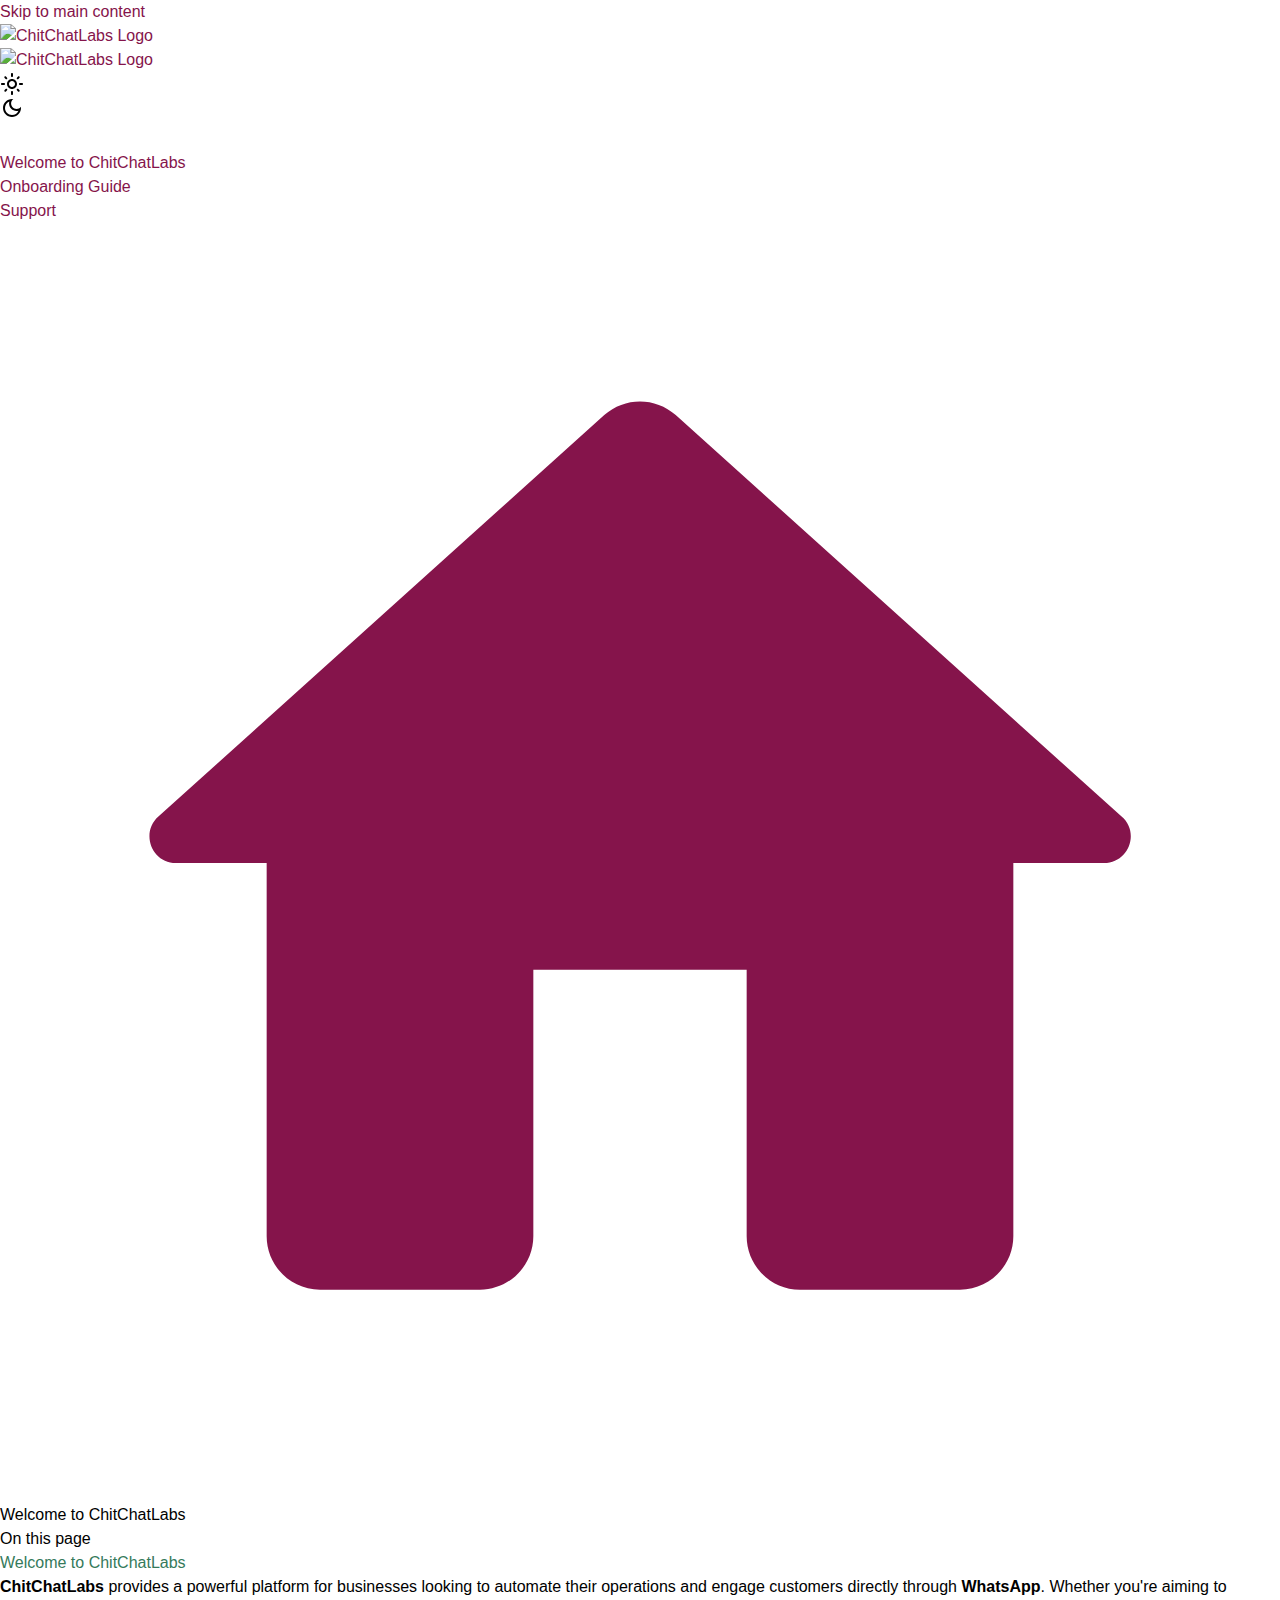
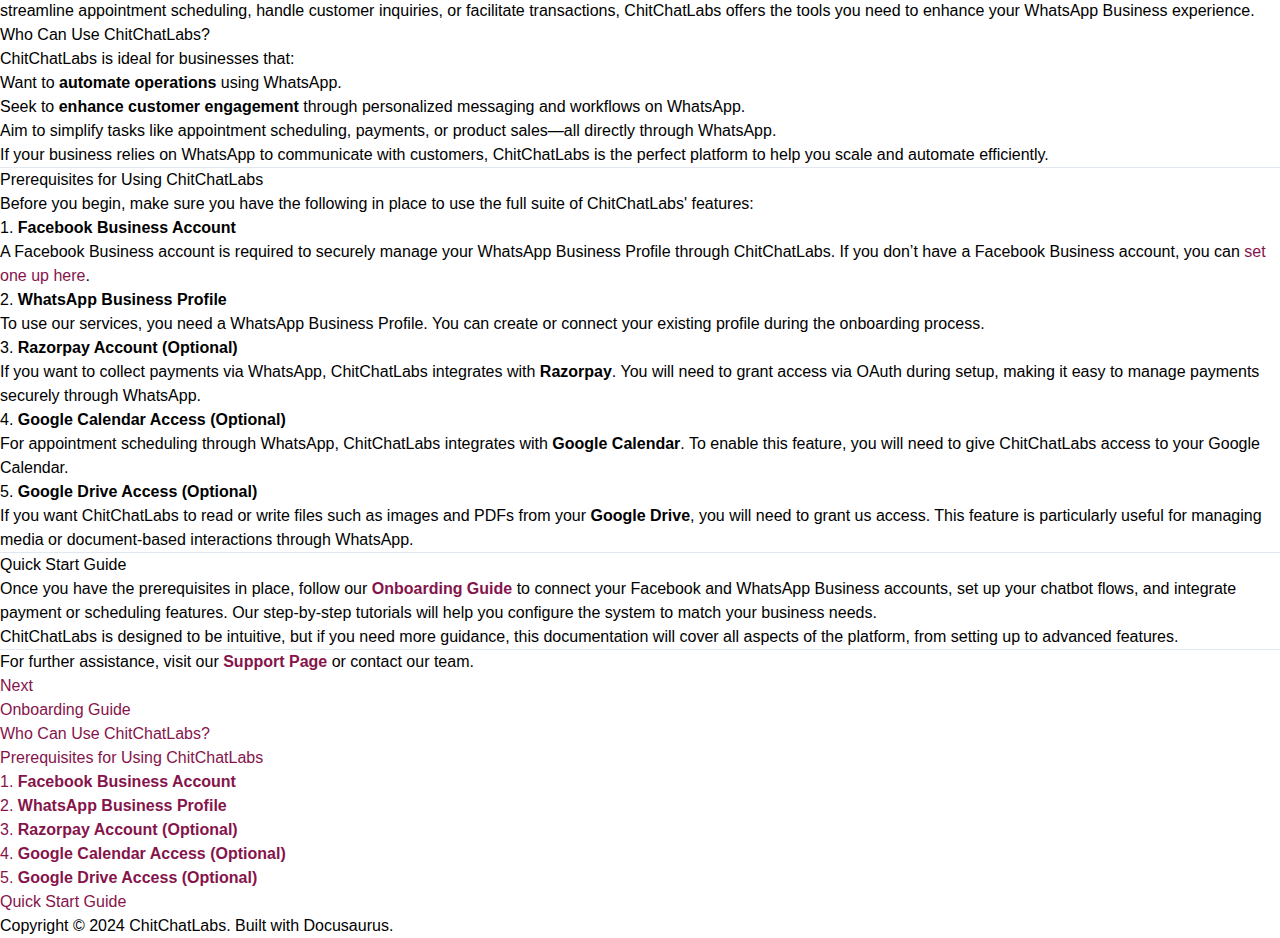
==== commit d22d01a3: "Deploy Docusaurus to GitHub Pages" ====
--- a/introduction/index.html
+++ b/introduction/index.html
@@ -3,9 +3,9 @@
 <head>
 <meta charset="UTF-8">
 <meta name="generator" content="Docusaurus v3.5.2">
-<title data-rh="true">Welcome to ChitChatLabs | ChitChatLabs</title><meta data-rh="true" name="viewport" content="width=device-width,initial-scale=1"><meta data-rh="true" name="twitter:card" content="summary_large_image"><meta data-rh="true" property="og:url" content="https://docs.chitchatlabs.com/introduction"><meta data-rh="true" property="og:locale" content="en"><meta data-rh="true" name="docusaurus_locale" content="en"><meta data-rh="true" name="docsearch:language" content="en"><meta data-rh="true" name="docusaurus_version" content="current"><meta data-rh="true" name="docusaurus_tag" content="docs-default-current"><meta data-rh="true" name="docsearch:version" content="current"><meta data-rh="true" name="docsearch:docusaurus_tag" content="docs-default-current"><meta data-rh="true" property="og:title" content="Welcome to ChitChatLabs | ChitChatLabs"><meta data-rh="true" name="description" content="ChitChatLabs provides a powerful platform for businesses looking to automate their operations and engage customers directly through WhatsApp. Whether you&#x27;re aiming to streamline appointment scheduling, handle customer inquiries, or facilitate transactions, ChitChatLabs offers the tools you need to enhance your WhatsApp Business experience."><meta data-rh="true" property="og:description" content="ChitChatLabs provides a powerful platform for businesses looking to automate their operations and engage customers directly through WhatsApp. Whether you&#x27;re aiming to streamline appointment scheduling, handle customer inquiries, or facilitate transactions, ChitChatLabs offers the tools you need to enhance your WhatsApp Business experience."><link data-rh="true" rel="icon" href="/img/favicon.ico"><link data-rh="true" rel="canonical" href="https://docs.chitchatlabs.com/introduction"><link data-rh="true" rel="alternate" href="https://docs.chitchatlabs.com/introduction" hreflang="en"><link data-rh="true" rel="alternate" href="https://docs.chitchatlabs.com/introduction" hreflang="x-default"><link rel="stylesheet" href="/assets/css/styles.b4dc7f13.css">
-<script src="/assets/js/runtime~main.65ed6997.js" defer="defer"></script>
-<script src="/assets/js/main.d31f0e7f.js" defer="defer"></script>
+<title data-rh="true">Welcome to ChitChatLabs | ChitChatLabs</title><meta data-rh="true" name="viewport" content="width=device-width,initial-scale=1"><meta data-rh="true" name="twitter:card" content="summary_large_image"><meta data-rh="true" property="og:url" content="https://docs.chitchatlabs.com/public-docs/introduction"><meta data-rh="true" property="og:locale" content="en"><meta data-rh="true" name="docusaurus_locale" content="en"><meta data-rh="true" name="docsearch:language" content="en"><meta data-rh="true" name="docusaurus_version" content="current"><meta data-rh="true" name="docusaurus_tag" content="docs-default-current"><meta data-rh="true" name="docsearch:version" content="current"><meta data-rh="true" name="docsearch:docusaurus_tag" content="docs-default-current"><meta data-rh="true" property="og:title" content="Welcome to ChitChatLabs | ChitChatLabs"><meta data-rh="true" name="description" content="ChitChatLabs provides a powerful platform for businesses looking to automate their operations and engage customers directly through WhatsApp. Whether you&#x27;re aiming to streamline appointment scheduling, handle customer inquiries, or facilitate transactions, ChitChatLabs offers the tools you need to enhance your WhatsApp Business experience."><meta data-rh="true" property="og:description" content="ChitChatLabs provides a powerful platform for businesses looking to automate their operations and engage customers directly through WhatsApp. Whether you&#x27;re aiming to streamline appointment scheduling, handle customer inquiries, or facilitate transactions, ChitChatLabs offers the tools you need to enhance your WhatsApp Business experience."><link data-rh="true" rel="icon" href="/public-docs/img/favicon.ico"><link data-rh="true" rel="canonical" href="https://docs.chitchatlabs.com/public-docs/introduction"><link data-rh="true" rel="alternate" href="https://docs.chitchatlabs.com/public-docs/introduction" hreflang="en"><link data-rh="true" rel="alternate" href="https://docs.chitchatlabs.com/public-docs/introduction" hreflang="x-default"><link rel="stylesheet" href="/public-docs/assets/css/styles.b4dc7f13.css">
+<script src="/public-docs/assets/js/runtime~main.5fc35dec.js" defer="defer"></script>
+<script src="/public-docs/assets/js/main.8c828976.js" defer="defer"></script>
 </head>
 <body class="navigation-with-keyboard">
 <script>!function(){function t(t){document.documentElement.setAttribute("data-theme",t)}var e=function(){try{return new URLSearchParams(window.location.search).get("docusaurus-theme")}catch(t){}}()||function(){try{return window.localStorage.getItem("theme")}catch(t){}}();t(null!==e?e:"light")}(),function(){try{const n=new URLSearchParams(window.location.search).entries();for(var[t,e]of n)if(t.startsWith("docusaurus-data-")){var a=t.replace("docusaurus-data-","data-");document.documentElement.setAttribute(a,e)}}catch(t){}}()</script><div id="__docusaurus"><style data-emotion="css-global 13du1oc">:host,:root,[data-theme]{--chakra-ring-inset:var(--chakra-empty,/*!*/ /*!*/);--chakra-ring-offset-width:0px;--chakra-ring-offset-color:#fff;--chakra-ring-color:rgba(66, 153, 225, 0.6);--chakra-ring-offset-shadow:0 0 #0000;--chakra-ring-shadow:0 0 #0000;--chakra-space-x-reverse:0;--chakra-space-y-reverse:0;--chakra-colors-transparent:transparent;--chakra-colors-current:currentColor;--chakra-colors-black:#000000;--chakra-colors-white:#FFFFFF;--chakra-colors-whiteAlpha-50:rgba(255, 255, 255, 0.04);--chakra-colors-whiteAlpha-100:rgba(255, 255, 255, 0.06);--chakra-colors-whiteAlpha-200:rgba(255, 255, 255, 0.08);--chakra-colors-whiteAlpha-300:rgba(255, 255, 255, 0.16);--chakra-colors-whiteAlpha-400:rgba(255, 255, 255, 0.24);--chakra-colors-whiteAlpha-500:rgba(255, 255, 255, 0.36);--chakra-colors-whiteAlpha-600:rgba(255, 255, 255, 0.48);--chakra-colors-whiteAlpha-700:rgba(255, 255, 255, 0.64);--chakra-colors-whiteAlpha-800:rgba(255, 255, 255, 0.80);--chakra-colors-whiteAlpha-900:rgba(255, 255, 255, 0.92);--chakra-colors-blackAlpha-50:rgba(0, 0, 0, 0.04);--chakra-colors-blackAlpha-100:rgba(0, 0, 0, 0.06);--chakra-colors-blackAlpha-200:rgba(0, 0, 0, 0.08);--chakra-colors-blackAlpha-300:rgba(0, 0, 0, 0.16);--chakra-colors-blackAlpha-400:rgba(0, 0, 0, 0.24);--chakra-colors-blackAlpha-500:rgba(0, 0, 0, 0.36);--chakra-colors-blackAlpha-600:rgba(0, 0, 0, 0.48);--chakra-colors-blackAlpha-700:rgba(0, 0, 0, 0.64);--chakra-colors-blackAlpha-800:rgba(0, 0, 0, 0.80);--chakra-colors-blackAlpha-900:rgba(0, 0, 0, 0.92);--chakra-colors-gray-50:#F7FAFC;--chakra-colors-gray-100:#EDF2F7;--chakra-colors-gray-200:#E2E8F0;--chakra-colors-gray-300:#CBD5E0;--chakra-colors-gray-400:#A0AEC0;--chakra-colors-gray-500:#718096;--chakra-colors-gray-600:#4A5568;--chakra-colors-gray-700:#2D3748;--chakra-colors-gray-800:#1A202C;--chakra-colors-gray-900:#171923;--chakra-colors-red-50:#FFF5F5;--chakra-colors-red-100:#FED7D7;--chakra-colors-red-200:#FEB2B2;--chakra-colors-red-300:#FC8181;--chakra-colors-red-400:#F56565;--chakra-colors-red-500:#E53E3E;--chakra-colors-red-600:#C53030;--chakra-colors-red-700:#9B2C2C;--chakra-colors-red-800:#822727;--chakra-colors-red-900:#63171B;--chakra-colors-orange-50:#FFFAF0;--chakra-colors-orange-100:#FEEBC8;--chakra-colors-orange-200:#FBD38D;--chakra-colors-orange-300:#F6AD55;--chakra-colors-orange-400:#ED8936;--chakra-colors-orange-500:#DD6B20;--chakra-colors-orange-600:#C05621;--chakra-colors-orange-700:#9C4221;--chakra-colors-orange-800:#7B341E;--chakra-colors-orange-900:#652B19;--chakra-colors-yellow-50:#FFFFF0;--chakra-colors-yellow-100:#FEFCBF;--chakra-colors-yellow-200:#FAF089;--chakra-colors-yellow-300:#F6E05E;--chakra-colors-yellow-400:#ECC94B;--chakra-colors-yellow-500:#D69E2E;--chakra-colors-yellow-600:#B7791F;--chakra-colors-yellow-700:#975A16;--chakra-colors-yellow-800:#744210;--chakra-colors-yellow-900:#5F370E;--chakra-colors-green-50:#F0FFF4;--chakra-colors-green-100:#C6F6D5;--chakra-colors-green-200:#9AE6B4;--chakra-colors-green-300:#68D391;--chakra-colors-green-400:#48BB78;--chakra-colors-green-500:#38A169;--chakra-colors-green-600:#2F855A;--chakra-colors-green-700:#276749;--chakra-colors-green-800:#22543D;--chakra-colors-green-900:#1C4532;--chakra-colors-teal-50:#E6FFFA;--chakra-colors-teal-100:#B2F5EA;--chakra-colors-teal-200:#81E6D9;--chakra-colors-teal-300:#4FD1C5;--chakra-colors-teal-400:#38B2AC;--chakra-colors-teal-500:#319795;--chakra-colors-teal-600:#2C7A7B;--chakra-colors-teal-700:#285E61;--chakra-colors-teal-800:#234E52;--chakra-colors-teal-900:#1D4044;--chakra-colors-blue-50:#ebf8ff;--chakra-colors-blue-100:#bee3f8;--chakra-colors-blue-200:#90cdf4;--chakra-colors-blue-300:#63b3ed;--chakra-colors-blue-400:#4299e1;--chakra-colors-blue-500:#3182ce;--chakra-colors-blue-600:#2b6cb0;--chakra-colors-blue-700:#2c5282;--chakra-colors-blue-800:#2a4365;--chakra-colors-blue-900:#1A365D;--chakra-colors-cyan-50:#EDFDFD;--chakra-colors-cyan-100:#C4F1F9;--chakra-colors-cyan-200:#9DECF9;--chakra-colors-cyan-300:#76E4F7;--chakra-colors-cyan-400:#0BC5EA;--chakra-colors-cyan-500:#00B5D8;--chakra-colors-cyan-600:#00A3C4;--chakra-colors-cyan-700:#0987A0;--chakra-colors-cyan-800:#086F83;--chakra-colors-cyan-900:#065666;--chakra-colors-purple-50:#FAF5FF;--chakra-colors-purple-100:#E9D8FD;--chakra-colors-purple-200:#D6BCFA;--chakra-colors-purple-300:#B794F4;--chakra-colors-purple-400:#9F7AEA;--chakra-colors-purple-500:#805AD5;--chakra-colors-purple-600:#6B46C1;--chakra-colors-purple-700:#553C9A;--chakra-colors-purple-800:#44337A;--chakra-colors-purple-900:#322659;--chakra-colors-pink-50:#FFF5F7;--chakra-colors-pink-100:#FED7E2;--chakra-colors-pink-200:#FBB6CE;--chakra-colors-pink-300:#F687B3;--chakra-colors-pink-400:#ED64A6;--chakra-colors-pink-500:#D53F8C;--chakra-colors-pink-600:#B83280;--chakra-colors-pink-700:#97266D;--chakra-colors-pink-800:#702459;--chakra-colors-pink-900:#521B41;--chakra-colors-linkedin-50:#E8F4F9;--chakra-colors-linkedin-100:#CFEDFB;--chakra-colors-linkedin-200:#9BDAF3;--chakra-colors-linkedin-300:#68C7EC;--chakra-colors-linkedin-400:#34B3E4;--chakra-colors-linkedin-500:#00A0DC;--chakra-colors-linkedin-600:#008CC9;--chakra-colors-linkedin-700:#0077B5;--chakra-colors-linkedin-800:#005E93;--chakra-colors-linkedin-900:#004471;--chakra-colors-facebook-50:#E8F4F9;--chakra-colors-facebook-100:#D9DEE9;--chakra-colors-facebook-200:#B7C2DA;--chakra-colors-facebook-300:#6482C0;--chakra-colors-facebook-400:#4267B2;--chakra-colors-facebook-500:#385898;--chakra-colors-facebook-600:#314E89;--chakra-colors-facebook-700:#29487D;--chakra-colors-facebook-800:#223B67;--chakra-colors-facebook-900:#1E355B;--chakra-colors-messenger-50:#D0E6FF;--chakra-colors-messenger-100:#B9DAFF;--chakra-colors-messenger-200:#A2CDFF;--chakra-colors-messenger-300:#7AB8FF;--chakra-colors-messenger-400:#2E90FF;--chakra-colors-messenger-500:#0078FF;--chakra-colors-messenger-600:#0063D1;--chakra-colors-messenger-700:#0052AC;--chakra-colors-messenger-800:#003C7E;--chakra-colors-messenger-900:#002C5C;--chakra-colors-whatsapp-50:#dffeec;--chakra-colors-whatsapp-100:#b9f5d0;--chakra-colors-whatsapp-200:#90edb3;--chakra-colors-whatsapp-300:#65e495;--chakra-colors-whatsapp-400:#3cdd78;--chakra-colors-whatsapp-500:#22c35e;--chakra-colors-whatsapp-600:#179848;--chakra-colors-whatsapp-700:#0c6c33;--chakra-colors-whatsapp-800:#01421c;--chakra-colors-whatsapp-900:#001803;--chakra-colors-twitter-50:#E5F4FD;--chakra-colors-twitter-100:#C8E9FB;--chakra-colors-twitter-200:#A8DCFA;--chakra-colors-twitter-300:#83CDF7;--chakra-colors-twitter-400:#57BBF5;--chakra-colors-twitter-500:#1DA1F2;--chakra-colors-twitter-600:#1A94DA;--chakra-colors-twitter-700:#1681BF;--chakra-colors-twitter-800:#136B9E;--chakra-colors-twitter-900:#0D4D71;--chakra-colors-telegram-50:#E3F2F9;--chakra-colors-telegram-100:#C5E4F3;--chakra-colors-telegram-200:#A2D4EC;--chakra-colors-telegram-300:#7AC1E4;--chakra-colors-telegram-400:#47A9DA;--chakra-colors-telegram-500:#0088CC;--chakra-colors-telegram-600:#007AB8;--chakra-colors-telegram-700:#006BA1;--chakra-colors-telegram-800:#005885;--chakra-colors-telegram-900:#003F5E;--chakra-colors-primary:#85144b;--chakra-colors-secondary:#3d9970;--chakra-colors-primary-light:#a64d72;--chakra-colors-primary-dark:#5e0e34;--chakra-colors-secondary-dark:#357a5b;--chakra-colors-secondary-light:#6ebf8e;--chakra-colors-background:#ffffff;--chakra-colors-text:#000000;--chakra-colors-placeholders:#85144b;--chakra-borders-none:0;--chakra-borders-1px:1px solid;--chakra-borders-2px:2px solid;--chakra-borders-4px:4px solid;--chakra-borders-8px:8px solid;--chakra-fonts-heading:'Montserrat',sans-serif;--chakra-fonts-body:'Lato',sans-serif;--chakra-fonts-mono:SFMono-Regular,Menlo,Monaco,Consolas,"Liberation Mono","Courier New",monospace;--chakra-fontSizes-3xs:0.45rem;--chakra-fontSizes-2xs:0.625rem;--chakra-fontSizes-xs:0.75rem;--chakra-fontSizes-sm:0.875rem;--chakra-fontSizes-md:1rem;--chakra-fontSizes-lg:1.125rem;--chakra-fontSizes-xl:1.25rem;--chakra-fontSizes-2xl:1.5rem;--chakra-fontSizes-3xl:1.875rem;--chakra-fontSizes-4xl:2.25rem;--chakra-fontSizes-5xl:3rem;--chakra-fontSizes-6xl:3.75rem;--chakra-fontSizes-7xl:4.5rem;--chakra-fontSizes-8xl:6rem;--chakra-fontSizes-9xl:8rem;--chakra-fontWeights-hairline:100;--chakra-fontWeights-thin:200;--chakra-fontWeights-light:300;--chakra-fontWeights-normal:400;--chakra-fontWeights-medium:500;--chakra-fontWeights-semibold:600;--chakra-fontWeights-bold:700;--chakra-fontWeights-extrabold:800;--chakra-fontWeights-black:900;--chakra-letterSpacings-tighter:-0.05em;--chakra-letterSpacings-tight:-0.025em;--chakra-letterSpacings-normal:0;--chakra-letterSpacings-wide:0.025em;--chakra-letterSpacings-wider:0.05em;--chakra-letterSpacings-widest:0.1em;--chakra-lineHeights-3:.75rem;--chakra-lineHeights-4:1rem;--chakra-lineHeights-5:1.25rem;--chakra-lineHeights-6:1.5rem;--chakra-lineHeights-7:1.75rem;--chakra-lineHeights-8:2rem;--chakra-lineHeights-9:2.25rem;--chakra-lineHeights-10:2.5rem;--chakra-lineHeights-normal:normal;--chakra-lineHeights-none:1;--chakra-lineHeights-shorter:1.25;--chakra-lineHeights-short:1.375;--chakra-lineHeights-base:1.5;--chakra-lineHeights-tall:1.625;--chakra-lineHeights-taller:2;--chakra-radii-none:0;--chakra-radii-sm:0.125rem;--chakra-radii-base:0.25rem;--chakra-radii-md:0.375rem;--chakra-radii-lg:0.5rem;--chakra-radii-xl:0.75rem;--chakra-radii-2xl:1rem;--chakra-radii-3xl:1.5rem;--chakra-radii-full:9999px;--chakra-space-1:0.25rem;--chakra-space-2:0.5rem;--chakra-space-3:0.75rem;--chakra-space-4:1rem;--chakra-space-5:1.25rem;--chakra-space-6:1.5rem;--chakra-space-7:1.75rem;--chakra-space-8:2rem;--chakra-space-9:2.25rem;--chakra-space-10:2.5rem;--chakra-space-12:3rem;--chakra-space-14:3.5rem;--chakra-space-16:4rem;--chakra-space-20:5rem;--chakra-space-24:6rem;--chakra-space-28:7rem;--chakra-space-32:8rem;--chakra-space-36:9rem;--chakra-space-40:10rem;--chakra-space-44:11rem;--chakra-space-48:12rem;--chakra-space-52:13rem;--chakra-space-56:14rem;--chakra-space-60:15rem;--chakra-space-64:16rem;--chakra-space-72:18rem;--chakra-space-80:20rem;--chakra-space-96:24rem;--chakra-space-px:1px;--chakra-space-0-5:0.125rem;--chakra-space-1-5:0.375rem;--chakra-space-2-5:0.625rem;--chakra-space-3-5:0.875rem;--chakra-shadows-xs:0 0 0 1px rgba(0, 0, 0, 0.05);--chakra-shadows-sm:0 1px 2px 0 rgba(0, 0, 0, 0.05);--chakra-shadows-base:0 1px 3px 0 rgba(0, 0, 0, 0.1),0 1px 2px 0 rgba(0, 0, 0, 0.06);--chakra-shadows-md:0 4px 6px -1px rgba(0, 0, 0, 0.1),0 2px 4px -1px rgba(0, 0, 0, 0.06);--chakra-shadows-lg:0 10px 15px -3px rgba(0, 0, 0, 0.1),0 4px 6px -2px rgba(0, 0, 0, 0.05);--chakra-shadows-xl:0 20px 25px -5px rgba(0, 0, 0, 0.1),0 10px 10px -5px rgba(0, 0, 0, 0.04);--chakra-shadows-2xl:0 25px 50px -12px rgba(0, 0, 0, 0.25);--chakra-shadows-outline:0 0 0 3px rgba(66, 153, 225, 0.6);--chakra-shadows-inner:inset 0 2px 4px 0 rgba(0,0,0,0.06);--chakra-shadows-none:none;--chakra-shadows-dark-lg:rgba(0, 0, 0, 0.1) 0px 0px 0px 1px,rgba(0, 0, 0, 0.2) 0px 5px 10px,rgba(0, 0, 0, 0.4) 0px 15px 40px;--chakra-sizes-1:0.25rem;--chakra-sizes-2:0.5rem;--chakra-sizes-3:0.75rem;--chakra-sizes-4:1rem;--chakra-sizes-5:1.25rem;--chakra-sizes-6:1.5rem;--chakra-sizes-7:1.75rem;--chakra-sizes-8:2rem;--chakra-sizes-9:2.25rem;--chakra-sizes-10:2.5rem;--chakra-sizes-12:3rem;--chakra-sizes-14:3.5rem;--chakra-sizes-16:4rem;--chakra-sizes-20:5rem;--chakra-sizes-24:6rem;--chakra-sizes-28:7rem;--chakra-sizes-32:8rem;--chakra-sizes-36:9rem;--chakra-sizes-40:10rem;--chakra-sizes-44:11rem;--chakra-sizes-48:12rem;--chakra-sizes-52:13rem;--chakra-sizes-56:14rem;--chakra-sizes-60:15rem;--chakra-sizes-64:16rem;--chakra-sizes-72:18rem;--chakra-sizes-80:20rem;--chakra-sizes-96:24rem;--chakra-sizes-px:1px;--chakra-sizes-0-5:0.125rem;--chakra-sizes-1-5:0.375rem;--chakra-sizes-2-5:0.625rem;--chakra-sizes-3-5:0.875rem;--chakra-sizes-max:max-content;--chakra-sizes-min:min-content;--chakra-sizes-full:100%;--chakra-sizes-3xs:14rem;--chakra-sizes-2xs:16rem;--chakra-sizes-xs:20rem;--chakra-sizes-sm:24rem;--chakra-sizes-md:28rem;--chakra-sizes-lg:32rem;--chakra-sizes-xl:36rem;--chakra-sizes-2xl:42rem;--chakra-sizes-3xl:48rem;--chakra-sizes-4xl:56rem;--chakra-sizes-5xl:64rem;--chakra-sizes-6xl:72rem;--chakra-sizes-7xl:80rem;--chakra-sizes-8xl:90rem;--chakra-sizes-prose:60ch;--chakra-sizes-container-sm:640px;--chakra-sizes-container-md:768px;--chakra-sizes-container-lg:1024px;--chakra-sizes-container-xl:1280px;--chakra-zIndices-hide:-1;--chakra-zIndices-auto:auto;--chakra-zIndices-base:0;--chakra-zIndices-docked:10;--chakra-zIndices-dropdown:1000;--chakra-zIndices-sticky:1100;--chakra-zIndices-banner:1200;--chakra-zIndices-overlay:1300;--chakra-zIndices-modal:1400;--chakra-zIndices-popover:1500;--chakra-zIndices-skipLink:1600;--chakra-zIndices-toast:1700;--chakra-zIndices-tooltip:1800;--chakra-transition-property-common:background-color,border-color,color,fill,stroke,opacity,box-shadow,transform;--chakra-transition-property-colors:background-color,border-color,color,fill,stroke;--chakra-transition-property-dimensions:width,height;--chakra-transition-property-position:left,right,top,bottom;--chakra-transition-property-background:background-color,background-image,background-position;--chakra-transition-easing-ease-in:cubic-bezier(0.4, 0, 1, 1);--chakra-transition-easing-ease-out:cubic-bezier(0, 0, 0.2, 1);--chakra-transition-easing-ease-in-out:cubic-bezier(0.4, 0, 0.2, 1);--chakra-transition-duration-ultra-fast:50ms;--chakra-transition-duration-faster:100ms;--chakra-transition-duration-fast:150ms;--chakra-transition-duration-normal:200ms;--chakra-transition-duration-slow:300ms;--chakra-transition-duration-slower:400ms;--chakra-transition-duration-ultra-slow:500ms;--chakra-blur-none:0;--chakra-blur-sm:4px;--chakra-blur-base:8px;--chakra-blur-md:12px;--chakra-blur-lg:16px;--chakra-blur-xl:24px;--chakra-blur-2xl:40px;--chakra-blur-3xl:64px;--chakra-breakpoints-base:0em;--chakra-breakpoints-sm:30em;--chakra-breakpoints-md:48em;--chakra-breakpoints-lg:62em;--chakra-breakpoints-xl:80em;--chakra-breakpoints-2xl:96em;}.chakra-ui-light :host:not([data-theme]),.chakra-ui-light :root:not([data-theme]),.chakra-ui-light [data-theme]:not([data-theme]),[data-theme=light] :host:not([data-theme]),[data-theme=light] :root:not([data-theme]),[data-theme=light] [data-theme]:not([data-theme]),:host[data-theme=light],:root[data-theme=light],[data-theme][data-theme=light]{--chakra-colors-chakra-body-text:var(--chakra-colors-gray-800);--chakra-colors-chakra-body-bg:var(--chakra-colors-white);--chakra-colors-chakra-border-color:var(--chakra-colors-gray-200);--chakra-colors-chakra-inverse-text:var(--chakra-colors-white);--chakra-colors-chakra-subtle-bg:var(--chakra-colors-gray-100);--chakra-colors-chakra-subtle-text:var(--chakra-colors-gray-600);--chakra-colors-chakra-placeholder-color:var(--chakra-colors-gray-500);}.chakra-ui-dark :host:not([data-theme]),.chakra-ui-dark :root:not([data-theme]),.chakra-ui-dark [data-theme]:not([data-theme]),[data-theme=dark] :host:not([data-theme]),[data-theme=dark] :root:not([data-theme]),[data-theme=dark] [data-theme]:not([data-theme]),:host[data-theme=dark],:root[data-theme=dark],[data-theme][data-theme=dark]{--chakra-colors-chakra-body-text:var(--chakra-colors-whiteAlpha-900);--chakra-colors-chakra-body-bg:var(--chakra-colors-gray-800);--chakra-colors-chakra-border-color:var(--chakra-colors-whiteAlpha-300);--chakra-colors-chakra-inverse-text:var(--chakra-colors-gray-800);--chakra-colors-chakra-subtle-bg:var(--chakra-colors-gray-700);--chakra-colors-chakra-subtle-text:var(--chakra-colors-gray-400);--chakra-colors-chakra-placeholder-color:var(--chakra-colors-whiteAlpha-400);}</style><style data-emotion="css-global fubdgu">html{line-height:1.5;-webkit-text-size-adjust:100%;font-family:system-ui,sans-serif;-webkit-font-smoothing:antialiased;text-rendering:optimizeLegibility;-moz-osx-font-smoothing:grayscale;touch-action:manipulation;}body{position:relative;min-height:100%;margin:0;font-feature-settings:"kern";}:where(*, *::before, *::after){border-width:0;border-style:solid;box-sizing:border-box;word-wrap:break-word;}main{display:block;}hr{border-top-width:1px;box-sizing:content-box;height:0;overflow:visible;}:where(pre, code, kbd,samp){font-family:SFMono-Regular,Menlo,Monaco,Consolas,monospace;font-size:1em;}a{background-color:transparent;color:inherit;-webkit-text-decoration:inherit;text-decoration:inherit;}abbr[title]{border-bottom:none;-webkit-text-decoration:underline;text-decoration:underline;-webkit-text-decoration:underline dotted;-webkit-text-decoration:underline dotted;text-decoration:underline dotted;}:where(b, strong){font-weight:bold;}small{font-size:80%;}:where(sub,sup){font-size:75%;line-height:0;position:relative;vertical-align:baseline;}sub{bottom:-0.25em;}sup{top:-0.5em;}img{border-style:none;}:where(button, input, optgroup, select, textarea){font-family:inherit;font-size:100%;line-height:1.15;margin:0;}:where(button, input){overflow:visible;}:where(button, select){text-transform:none;}:where(
@@ -29,7 +29,7 @@
           pre
         ){margin:0;}button{background:transparent;padding:0;}fieldset{margin:0;padding:0;}:where(ol, ul){margin:0;padding:0;}textarea{resize:vertical;}:where(button, [role="button"]){cursor:pointer;}button::-moz-focus-inner{border:0!important;}table{border-collapse:collapse;}:where(h1, h2, h3, h4, h5, h6){font-size:inherit;font-weight:inherit;}:where(button, input, optgroup, select, textarea){padding:0;line-height:inherit;color:inherit;}:where(img, svg, video, canvas, audio, iframe, embed, object){display:block;}:where(img, video){max-width:100%;height:auto;}[data-js-focus-visible] :focus:not([data-focus-visible-added]):not(
           [data-focus-visible-disabled]
-        ){outline:none;box-shadow:none;}select::-ms-expand{display:none;}:root,:host{--chakra-vh:100vh;}@supports (height: -webkit-fill-available){:root,:host{--chakra-vh:-webkit-fill-available;}}@supports (height: -moz-fill-available){:root,:host{--chakra-vh:-moz-fill-available;}}@supports (height: 100dvh){:root,:host{--chakra-vh:100dvh;}}</style><style data-emotion="css-global txzy5i">body{font-family:var(--chakra-fonts-body);color:var(--chakra-colors-text);background:var(--chakra-colors-background);transition-property:background-color;transition-duration:var(--chakra-transition-duration-normal);line-height:var(--chakra-lineHeights-base);}*::-webkit-input-placeholder{color:var(--chakra-colors-placeholders);}*::-moz-placeholder{color:var(--chakra-colors-placeholders);}*:-ms-input-placeholder{color:var(--chakra-colors-placeholders);}*::placeholder{color:var(--chakra-colors-placeholders);}*,*::before,::after{border-color:var(--chakra-colors-chakra-border-color);}h1{font-family:var(--chakra-fonts-heading);color:var(--chakra-colors-secondary-dark);}a{color:var(--chakra-colors-primary);}a:hover,a[data-hover]{-webkit-text-decoration:underline;text-decoration:underline;}</style><div role="region" aria-label="Skip to main content"><a class="skipToContent_fXgn" href="#__docusaurus_skipToContent_fallback">Skip to main content</a></div><nav aria-label="Main" class="navbar navbar--fixed-top"><div class="navbar__inner"><div class="navbar__items"><a class="navbar__brand" href="/"><div class="navbar__logo"><img src="/img/logo-header.png" alt="ChitChatLabs Logo" class="themedComponent_mlkZ themedComponent--light_NVdE"><img src="/img/logo-header.png" alt="ChitChatLabs Logo" class="themedComponent_mlkZ themedComponent--dark_xIcU"></div></a></div><div class="navbar__items navbar__items--right"><div class="toggle_vylO colorModeToggle_DEke"><button class="clean-btn toggleButton_gllP toggleButtonDisabled_aARS" type="button" disabled="" title="Switch between dark and light mode (currently light mode)" aria-label="Switch between dark and light mode (currently light mode)" aria-live="polite"><svg viewBox="0 0 24 24" width="24" height="24" class="lightToggleIcon_pyhR"><path fill="currentColor" d="M12,9c1.65,0,3,1.35,3,3s-1.35,3-3,3s-3-1.35-3-3S10.35,9,12,9 M12,7c-2.76,0-5,2.24-5,5s2.24,5,5,5s5-2.24,5-5 S14.76,7,12,7L12,7z M2,13l2,0c0.55,0,1-0.45,1-1s-0.45-1-1-1l-2,0c-0.55,0-1,0.45-1,1S1.45,13,2,13z M20,13l2,0c0.55,0,1-0.45,1-1 s-0.45-1-1-1l-2,0c-0.55,0-1,0.45-1,1S19.45,13,20,13z M11,2v2c0,0.55,0.45,1,1,1s1-0.45,1-1V2c0-0.55-0.45-1-1-1S11,1.45,11,2z M11,20v2c0,0.55,0.45,1,1,1s1-0.45,1-1v-2c0-0.55-0.45-1-1-1C11.45,19,11,19.45,11,20z M5.99,4.58c-0.39-0.39-1.03-0.39-1.41,0 c-0.39,0.39-0.39,1.03,0,1.41l1.06,1.06c0.39,0.39,1.03,0.39,1.41,0s0.39-1.03,0-1.41L5.99,4.58z M18.36,16.95 c-0.39-0.39-1.03-0.39-1.41,0c-0.39,0.39-0.39,1.03,0,1.41l1.06,1.06c0.39,0.39,1.03,0.39,1.41,0c0.39-0.39,0.39-1.03,0-1.41 L18.36,16.95z M19.42,5.99c0.39-0.39,0.39-1.03,0-1.41c-0.39-0.39-1.03-0.39-1.41,0l-1.06,1.06c-0.39,0.39-0.39,1.03,0,1.41 s1.03,0.39,1.41,0L19.42,5.99z M7.05,18.36c0.39-0.39,0.39-1.03,0-1.41c-0.39-0.39-1.03-0.39-1.41,0l-1.06,1.06 c-0.39,0.39-0.39,1.03,0,1.41s1.03,0.39,1.41,0L7.05,18.36z"></path></svg><svg viewBox="0 0 24 24" width="24" height="24" class="darkToggleIcon_wfgR"><path fill="currentColor" d="M9.37,5.51C9.19,6.15,9.1,6.82,9.1,7.5c0,4.08,3.32,7.4,7.4,7.4c0.68,0,1.35-0.09,1.99-0.27C17.45,17.19,14.93,19,12,19 c-3.86,0-7-3.14-7-7C5,9.07,6.81,6.55,9.37,5.51z M12,3c-4.97,0-9,4.03-9,9s4.03,9,9,9s9-4.03,9-9c0-0.46-0.04-0.92-0.1-1.36 c-0.98,1.37-2.58,2.26-4.4,2.26c-2.98,0-5.4-2.42-5.4-5.4c0-1.81,0.89-3.42,2.26-4.4C12.92,3.04,12.46,3,12,3L12,3z"></path></svg></button></div><div class="navbarSearchContainer_Bca1"></div></div></div><div role="presentation" class="navbar-sidebar__backdrop"></div></nav><div id="__docusaurus_skipToContent_fallback" class="main-wrapper mainWrapper_z2l0"><div class="docsWrapper_hBAB"><button aria-label="Scroll back to top" class="clean-btn theme-back-to-top-button backToTopButton_sjWU" type="button"></button><div class="docRoot_UBD9"><aside class="theme-doc-sidebar-container docSidebarContainer_YfHR"><div class="sidebarViewport_aRkj"><div class="sidebar_njMd"><nav aria-label="Docs sidebar" class="menu thin-scrollbar menu_SIkG"><ul class="theme-doc-sidebar-menu menu__list"><li class="theme-doc-sidebar-item-link theme-doc-sidebar-item-link-level-1 menu__list-item"><a class="menu__link menu__link--active" aria-current="page" href="/introduction">Welcome to ChitChatLabs</a></li><li class="theme-doc-sidebar-item-link theme-doc-sidebar-item-link-level-1 menu__list-item"><a class="menu__link" href="/onboarding">Onboarding Guide</a></li><li class="theme-doc-sidebar-item-link theme-doc-sidebar-item-link-level-1 menu__list-item"><a class="menu__link" href="/support">Support</a></li></ul></nav></div></div></aside><main class="docMainContainer_TBSr"><div class="container padding-top--md padding-bottom--lg"><div class="row"><div class="col docItemCol_VOVn"><div class="docItemContainer_Djhp"><article><nav class="theme-doc-breadcrumbs breadcrumbsContainer_Z_bl" aria-label="Breadcrumbs"><ul class="breadcrumbs" itemscope="" itemtype="https://schema.org/BreadcrumbList"><li class="breadcrumbs__item"><a aria-label="Home page" class="breadcrumbs__link" href="/"><svg viewBox="0 0 24 24" class="breadcrumbHomeIcon_YNFT"><path d="M10 19v-5h4v5c0 .55.45 1 1 1h3c.55 0 1-.45 1-1v-7h1.7c.46 0 .68-.57.33-.87L12.67 3.6c-.38-.34-.96-.34-1.34 0l-8.36 7.53c-.34.3-.13.87.33.87H5v7c0 .55.45 1 1 1h3c.55 0 1-.45 1-1z" fill="currentColor"></path></svg></a></li><li itemscope="" itemprop="itemListElement" itemtype="https://schema.org/ListItem" class="breadcrumbs__item breadcrumbs__item--active"><span class="breadcrumbs__link" itemprop="name">Welcome to ChitChatLabs</span><meta itemprop="position" content="1"></li></ul></nav><div class="tocCollapsible_ETCw theme-doc-toc-mobile tocMobile_ITEo"><button type="button" class="clean-btn tocCollapsibleButton_TO0P">On this page</button></div><div class="theme-doc-markdown markdown"><header><h1>Welcome to ChitChatLabs</h1></header>
+        ){outline:none;box-shadow:none;}select::-ms-expand{display:none;}:root,:host{--chakra-vh:100vh;}@supports (height: -webkit-fill-available){:root,:host{--chakra-vh:-webkit-fill-available;}}@supports (height: -moz-fill-available){:root,:host{--chakra-vh:-moz-fill-available;}}@supports (height: 100dvh){:root,:host{--chakra-vh:100dvh;}}</style><style data-emotion="css-global txzy5i">body{font-family:var(--chakra-fonts-body);color:var(--chakra-colors-text);background:var(--chakra-colors-background);transition-property:background-color;transition-duration:var(--chakra-transition-duration-normal);line-height:var(--chakra-lineHeights-base);}*::-webkit-input-placeholder{color:var(--chakra-colors-placeholders);}*::-moz-placeholder{color:var(--chakra-colors-placeholders);}*:-ms-input-placeholder{color:var(--chakra-colors-placeholders);}*::placeholder{color:var(--chakra-colors-placeholders);}*,*::before,::after{border-color:var(--chakra-colors-chakra-border-color);}h1{font-family:var(--chakra-fonts-heading);color:var(--chakra-colors-secondary-dark);}a{color:var(--chakra-colors-primary);}a:hover,a[data-hover]{-webkit-text-decoration:underline;text-decoration:underline;}</style><div role="region" aria-label="Skip to main content"><a class="skipToContent_fXgn" href="#__docusaurus_skipToContent_fallback">Skip to main content</a></div><nav aria-label="Main" class="navbar navbar--fixed-top"><div class="navbar__inner"><div class="navbar__items"><a class="navbar__brand" href="/public-docs/"><div class="navbar__logo"><img src="/public-docs/img/logo-header.png" alt="ChitChatLabs Logo" class="themedComponent_mlkZ themedComponent--light_NVdE"><img src="/public-docs/img/logo-header.png" alt="ChitChatLabs Logo" class="themedComponent_mlkZ themedComponent--dark_xIcU"></div></a></div><div class="navbar__items navbar__items--right"><div class="toggle_vylO colorModeToggle_DEke"><button class="clean-btn toggleButton_gllP toggleButtonDisabled_aARS" type="button" disabled="" title="Switch between dark and light mode (currently light mode)" aria-label="Switch between dark and light mode (currently light mode)" aria-live="polite"><svg viewBox="0 0 24 24" width="24" height="24" class="lightToggleIcon_pyhR"><path fill="currentColor" d="M12,9c1.65,0,3,1.35,3,3s-1.35,3-3,3s-3-1.35-3-3S10.35,9,12,9 M12,7c-2.76,0-5,2.24-5,5s2.24,5,5,5s5-2.24,5-5 S14.76,7,12,7L12,7z M2,13l2,0c0.55,0,1-0.45,1-1s-0.45-1-1-1l-2,0c-0.55,0-1,0.45-1,1S1.45,13,2,13z M20,13l2,0c0.55,0,1-0.45,1-1 s-0.45-1-1-1l-2,0c-0.55,0-1,0.45-1,1S19.45,13,20,13z M11,2v2c0,0.55,0.45,1,1,1s1-0.45,1-1V2c0-0.55-0.45-1-1-1S11,1.45,11,2z M11,20v2c0,0.55,0.45,1,1,1s1-0.45,1-1v-2c0-0.55-0.45-1-1-1C11.45,19,11,19.45,11,20z M5.99,4.58c-0.39-0.39-1.03-0.39-1.41,0 c-0.39,0.39-0.39,1.03,0,1.41l1.06,1.06c0.39,0.39,1.03,0.39,1.41,0s0.39-1.03,0-1.41L5.99,4.58z M18.36,16.95 c-0.39-0.39-1.03-0.39-1.41,0c-0.39,0.39-0.39,1.03,0,1.41l1.06,1.06c0.39,0.39,1.03,0.39,1.41,0c0.39-0.39,0.39-1.03,0-1.41 L18.36,16.95z M19.42,5.99c0.39-0.39,0.39-1.03,0-1.41c-0.39-0.39-1.03-0.39-1.41,0l-1.06,1.06c-0.39,0.39-0.39,1.03,0,1.41 s1.03,0.39,1.41,0L19.42,5.99z M7.05,18.36c0.39-0.39,0.39-1.03,0-1.41c-0.39-0.39-1.03-0.39-1.41,0l-1.06,1.06 c-0.39,0.39-0.39,1.03,0,1.41s1.03,0.39,1.41,0L7.05,18.36z"></path></svg><svg viewBox="0 0 24 24" width="24" height="24" class="darkToggleIcon_wfgR"><path fill="currentColor" d="M9.37,5.51C9.19,6.15,9.1,6.82,9.1,7.5c0,4.08,3.32,7.4,7.4,7.4c0.68,0,1.35-0.09,1.99-0.27C17.45,17.19,14.93,19,12,19 c-3.86,0-7-3.14-7-7C5,9.07,6.81,6.55,9.37,5.51z M12,3c-4.97,0-9,4.03-9,9s4.03,9,9,9s9-4.03,9-9c0-0.46-0.04-0.92-0.1-1.36 c-0.98,1.37-2.58,2.26-4.4,2.26c-2.98,0-5.4-2.42-5.4-5.4c0-1.81,0.89-3.42,2.26-4.4C12.92,3.04,12.46,3,12,3L12,3z"></path></svg></button></div><div class="navbarSearchContainer_Bca1"></div></div></div><div role="presentation" class="navbar-sidebar__backdrop"></div></nav><div id="__docusaurus_skipToContent_fallback" class="main-wrapper mainWrapper_z2l0"><div class="docsWrapper_hBAB"><button aria-label="Scroll back to top" class="clean-btn theme-back-to-top-button backToTopButton_sjWU" type="button"></button><div class="docRoot_UBD9"><aside class="theme-doc-sidebar-container docSidebarContainer_YfHR"><div class="sidebarViewport_aRkj"><div class="sidebar_njMd"><nav aria-label="Docs sidebar" class="menu thin-scrollbar menu_SIkG"><ul class="theme-doc-sidebar-menu menu__list"><li class="theme-doc-sidebar-item-link theme-doc-sidebar-item-link-level-1 menu__list-item"><a class="menu__link menu__link--active" aria-current="page" href="/public-docs/introduction">Welcome to ChitChatLabs</a></li><li class="theme-doc-sidebar-item-link theme-doc-sidebar-item-link-level-1 menu__list-item"><a class="menu__link" href="/public-docs/onboarding">Onboarding Guide</a></li><li class="theme-doc-sidebar-item-link theme-doc-sidebar-item-link-level-1 menu__list-item"><a class="menu__link" href="/public-docs/support">Support</a></li></ul></nav></div></div></aside><main class="docMainContainer_TBSr"><div class="container padding-top--md padding-bottom--lg"><div class="row"><div class="col docItemCol_VOVn"><div class="docItemContainer_Djhp"><article><nav class="theme-doc-breadcrumbs breadcrumbsContainer_Z_bl" aria-label="Breadcrumbs"><ul class="breadcrumbs" itemscope="" itemtype="https://schema.org/BreadcrumbList"><li class="breadcrumbs__item"><a aria-label="Home page" class="breadcrumbs__link" href="/public-docs/"><svg viewBox="0 0 24 24" class="breadcrumbHomeIcon_YNFT"><path d="M10 19v-5h4v5c0 .55.45 1 1 1h3c.55 0 1-.45 1-1v-7h1.7c.46 0 .68-.57.33-.87L12.67 3.6c-.38-.34-.96-.34-1.34 0l-8.36 7.53c-.34.3-.13.87.33.87H5v7c0 .55.45 1 1 1h3c.55 0 1-.45 1-1z" fill="currentColor"></path></svg></a></li><li itemscope="" itemprop="itemListElement" itemtype="https://schema.org/ListItem" class="breadcrumbs__item breadcrumbs__item--active"><span class="breadcrumbs__link" itemprop="name">Welcome to ChitChatLabs</span><meta itemprop="position" content="1"></li></ul></nav><div class="tocCollapsible_ETCw theme-doc-toc-mobile tocMobile_ITEo"><button type="button" class="clean-btn tocCollapsibleButton_TO0P">On this page</button></div><div class="theme-doc-markdown markdown"><header><h1>Welcome to ChitChatLabs</h1></header>
 <p><strong>ChitChatLabs</strong> provides a powerful platform for businesses looking to automate their operations and engage customers directly through <strong>WhatsApp</strong>. Whether you&#x27;re aiming to streamline appointment scheduling, handle customer inquiries, or facilitate transactions, ChitChatLabs offers the tools you need to enhance your WhatsApp Business experience.</p>
 <h2 class="anchor anchorWithStickyNavbar_LWe7" id="who-can-use-chitchatlabs">Who Can Use ChitChatLabs?<a href="#who-can-use-chitchatlabs" class="hash-link" aria-label="Direct link to Who Can Use ChitChatLabs?" title="Direct link to Who Can Use ChitChatLabs?">​</a></h2>
 <p>ChitChatLabs is ideal for businesses that:</p>
@@ -64,9 +64,9 @@
 </ul>
 <hr>
 <h2 class="anchor anchorWithStickyNavbar_LWe7" id="quick-start-guide">Quick Start Guide<a href="#quick-start-guide" class="hash-link" aria-label="Direct link to Quick Start Guide" title="Direct link to Quick Start Guide">​</a></h2>
-<p>Once you have the prerequisites in place, follow our <strong><a href="/onboarding">Onboarding Guide</a></strong> to connect your Facebook and WhatsApp Business accounts, set up your chatbot flows, and integrate payment or scheduling features. Our step-by-step tutorials will help you configure the system to match your business needs.</p>
+<p>Once you have the prerequisites in place, follow our <strong><a href="/public-docs/onboarding">Onboarding Guide</a></strong> to connect your Facebook and WhatsApp Business accounts, set up your chatbot flows, and integrate payment or scheduling features. Our step-by-step tutorials will help you configure the system to match your business needs.</p>
 <p>ChitChatLabs is designed to be intuitive, but if you need more guidance, this documentation will cover all aspects of the platform, from setting up to advanced features.</p>
 <hr>
-<p>For further assistance, visit our <strong><a href="/support">Support Page</a></strong> or contact our team.</p></div></article><nav class="pagination-nav docusaurus-mt-lg" aria-label="Docs pages"><a class="pagination-nav__link pagination-nav__link--next" href="/onboarding"><div class="pagination-nav__sublabel">Next</div><div class="pagination-nav__label">Onboarding Guide</div></a></nav></div></div><div class="col col--3"><div class="tableOfContents_bqdL thin-scrollbar theme-doc-toc-desktop"><ul class="table-of-contents table-of-contents__left-border"><li><a href="#who-can-use-chitchatlabs" class="table-of-contents__link toc-highlight">Who Can Use ChitChatLabs?</a></li><li><a href="#prerequisites-for-using-chitchatlabs" class="table-of-contents__link toc-highlight">Prerequisites for Using ChitChatLabs</a><ul><li><a href="#1-facebook-business-account" class="table-of-contents__link toc-highlight">1. <strong>Facebook Business Account</strong></a></li><li><a href="#2-whatsapp-business-profile" class="table-of-contents__link toc-highlight">2. <strong>WhatsApp Business Profile</strong></a></li><li><a href="#3-razorpay-account-optional" class="table-of-contents__link toc-highlight">3. <strong>Razorpay Account (Optional)</strong></a></li><li><a href="#4-google-calendar-access-optional" class="table-of-contents__link toc-highlight">4. <strong>Google Calendar Access (Optional)</strong></a></li><li><a href="#5-google-drive-access-optional" class="table-of-contents__link toc-highlight">5. <strong>Google Drive Access (Optional)</strong></a></li></ul></li><li><a href="#quick-start-guide" class="table-of-contents__link toc-highlight">Quick Start Guide</a></li></ul></div></div></div></div></main></div></div></div><footer class="footer footer--dark"><div class="container container-fluid"><div class="footer__bottom text--center"><div class="footer__copyright">Copyright © 2024 ChitChatLabs. Built with Docusaurus.</div></div></div></footer><span></span><span id="__chakra_env" hidden=""></span></div>
+<p>For further assistance, visit our <strong><a href="/public-docs/support">Support Page</a></strong> or contact our team.</p></div></article><nav class="pagination-nav docusaurus-mt-lg" aria-label="Docs pages"><a class="pagination-nav__link pagination-nav__link--next" href="/public-docs/onboarding"><div class="pagination-nav__sublabel">Next</div><div class="pagination-nav__label">Onboarding Guide</div></a></nav></div></div><div class="col col--3"><div class="tableOfContents_bqdL thin-scrollbar theme-doc-toc-desktop"><ul class="table-of-contents table-of-contents__left-border"><li><a href="#who-can-use-chitchatlabs" class="table-of-contents__link toc-highlight">Who Can Use ChitChatLabs?</a></li><li><a href="#prerequisites-for-using-chitchatlabs" class="table-of-contents__link toc-highlight">Prerequisites for Using ChitChatLabs</a><ul><li><a href="#1-facebook-business-account" class="table-of-contents__link toc-highlight">1. <strong>Facebook Business Account</strong></a></li><li><a href="#2-whatsapp-business-profile" class="table-of-contents__link toc-highlight">2. <strong>WhatsApp Business Profile</strong></a></li><li><a href="#3-razorpay-account-optional" class="table-of-contents__link toc-highlight">3. <strong>Razorpay Account (Optional)</strong></a></li><li><a href="#4-google-calendar-access-optional" class="table-of-contents__link toc-highlight">4. <strong>Google Calendar Access (Optional)</strong></a></li><li><a href="#5-google-drive-access-optional" class="table-of-contents__link toc-highlight">5. <strong>Google Drive Access (Optional)</strong></a></li></ul></li><li><a href="#quick-start-guide" class="table-of-contents__link toc-highlight">Quick Start Guide</a></li></ul></div></div></div></div></main></div></div></div><footer class="footer footer--dark"><div class="container container-fluid"><div class="footer__bottom text--center"><div class="footer__copyright">Copyright © 2024 ChitChatLabs. Built with Docusaurus.</div></div></div></footer><span></span><span id="__chakra_env" hidden=""></span></div>
 </body>
 </html>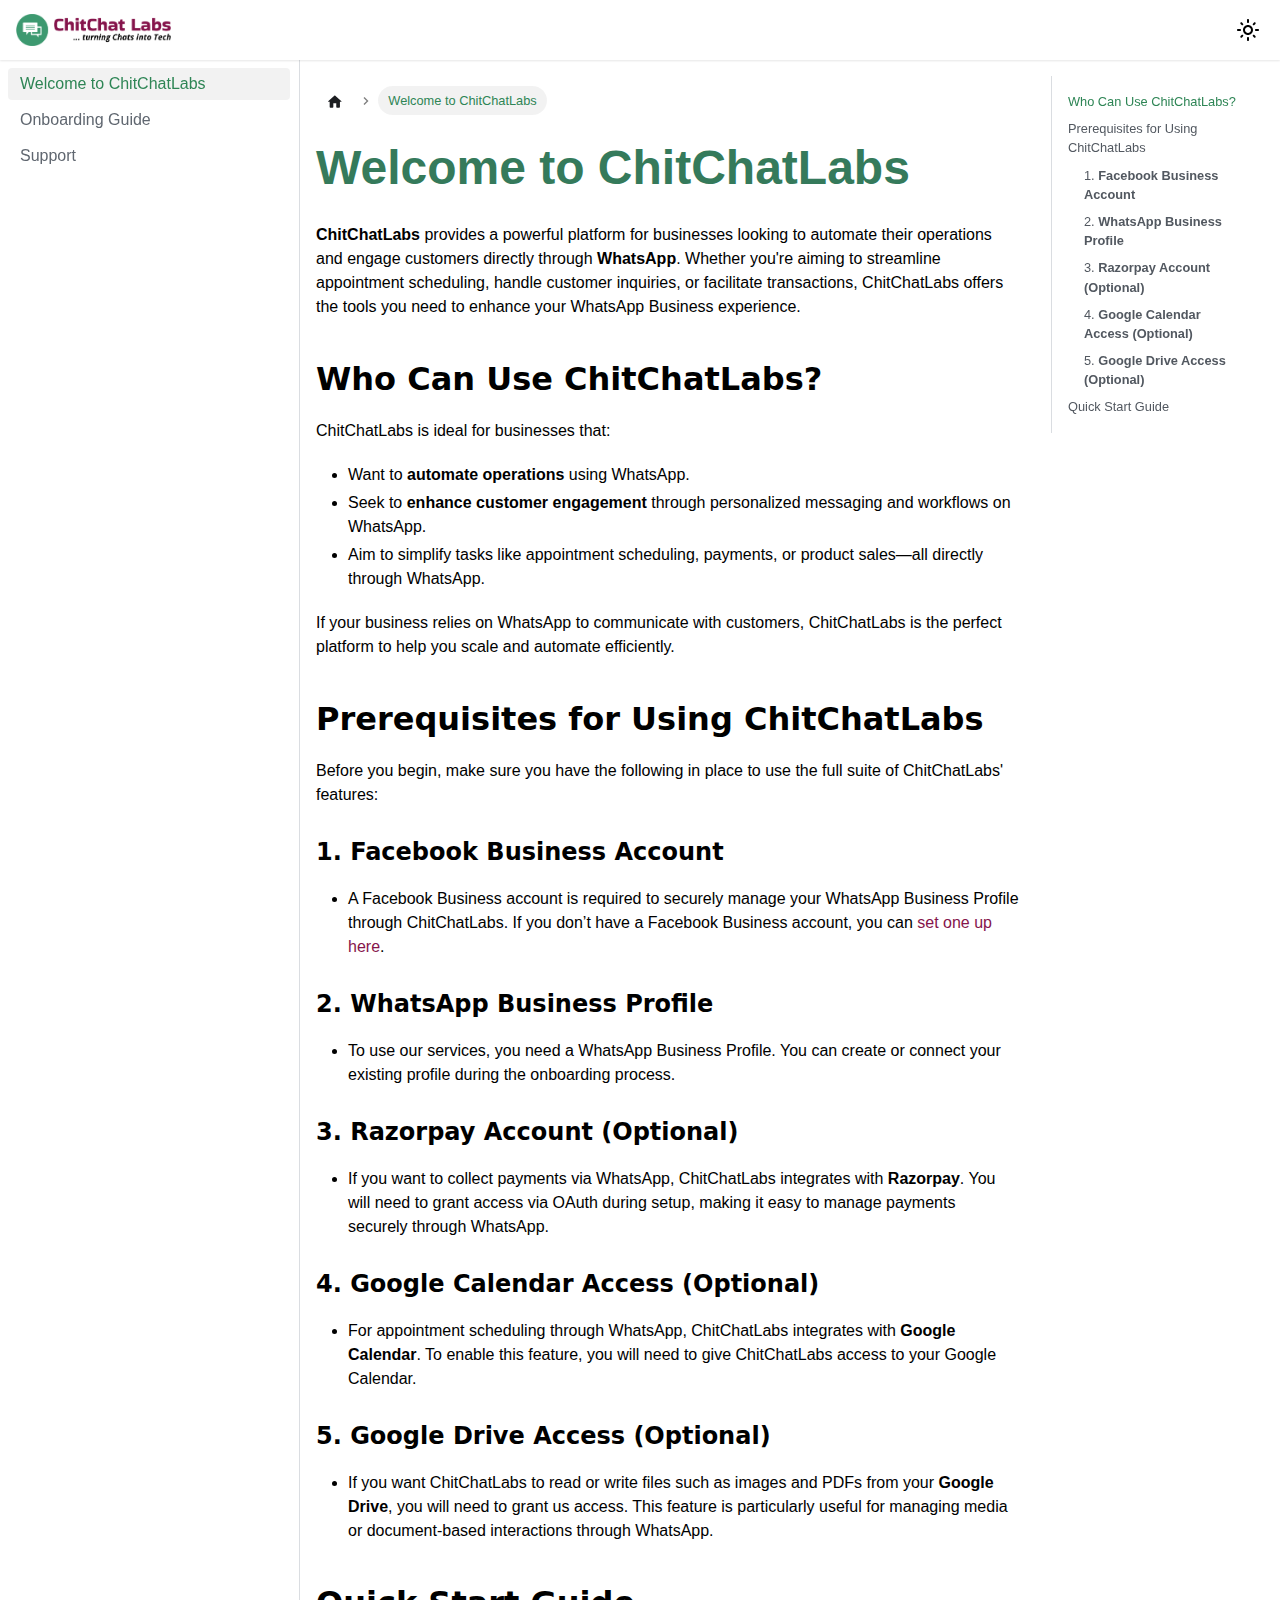
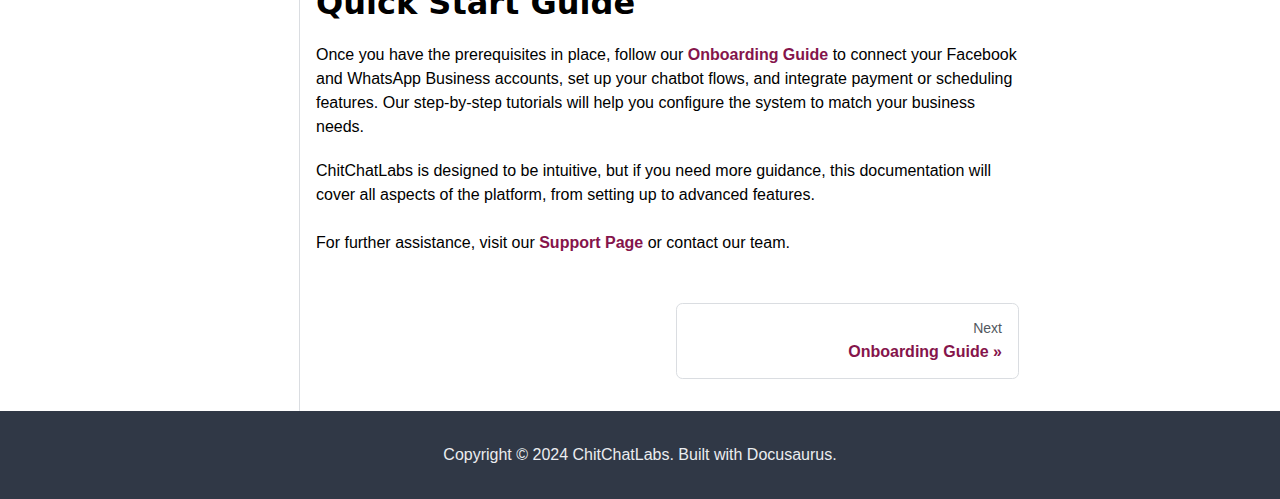
==== commit 3a0803ab: "Deploy Docusaurus to GitHub Pages" ====
--- a/introduction/index.html
+++ b/introduction/index.html
@@ -3,9 +3,9 @@
 <head>
 <meta charset="UTF-8">
 <meta name="generator" content="Docusaurus v3.5.2">
-<title data-rh="true">Welcome to ChitChatLabs | ChitChatLabs</title><meta data-rh="true" name="viewport" content="width=device-width,initial-scale=1"><meta data-rh="true" name="twitter:card" content="summary_large_image"><meta data-rh="true" property="og:url" content="https://docs.chitchatlabs.com/public-docs/introduction"><meta data-rh="true" property="og:locale" content="en"><meta data-rh="true" name="docusaurus_locale" content="en"><meta data-rh="true" name="docsearch:language" content="en"><meta data-rh="true" name="docusaurus_version" content="current"><meta data-rh="true" name="docusaurus_tag" content="docs-default-current"><meta data-rh="true" name="docsearch:version" content="current"><meta data-rh="true" name="docsearch:docusaurus_tag" content="docs-default-current"><meta data-rh="true" property="og:title" content="Welcome to ChitChatLabs | ChitChatLabs"><meta data-rh="true" name="description" content="ChitChatLabs provides a powerful platform for businesses looking to automate their operations and engage customers directly through WhatsApp. Whether you&#x27;re aiming to streamline appointment scheduling, handle customer inquiries, or facilitate transactions, ChitChatLabs offers the tools you need to enhance your WhatsApp Business experience."><meta data-rh="true" property="og:description" content="ChitChatLabs provides a powerful platform for businesses looking to automate their operations and engage customers directly through WhatsApp. Whether you&#x27;re aiming to streamline appointment scheduling, handle customer inquiries, or facilitate transactions, ChitChatLabs offers the tools you need to enhance your WhatsApp Business experience."><link data-rh="true" rel="icon" href="/public-docs/img/favicon.ico"><link data-rh="true" rel="canonical" href="https://docs.chitchatlabs.com/public-docs/introduction"><link data-rh="true" rel="alternate" href="https://docs.chitchatlabs.com/public-docs/introduction" hreflang="en"><link data-rh="true" rel="alternate" href="https://docs.chitchatlabs.com/public-docs/introduction" hreflang="x-default"><link rel="stylesheet" href="/public-docs/assets/css/styles.b4dc7f13.css">
-<script src="/public-docs/assets/js/runtime~main.5fc35dec.js" defer="defer"></script>
-<script src="/public-docs/assets/js/main.8c828976.js" defer="defer"></script>
+<title data-rh="true">Welcome to ChitChatLabs | ChitChatLabs</title><meta data-rh="true" name="viewport" content="width=device-width,initial-scale=1"><meta data-rh="true" name="twitter:card" content="summary_large_image"><meta data-rh="true" property="og:url" content="https://docs.chitchatlabs.com/introduction"><meta data-rh="true" property="og:locale" content="en"><meta data-rh="true" name="docusaurus_locale" content="en"><meta data-rh="true" name="docsearch:language" content="en"><meta data-rh="true" name="docusaurus_version" content="current"><meta data-rh="true" name="docusaurus_tag" content="docs-default-current"><meta data-rh="true" name="docsearch:version" content="current"><meta data-rh="true" name="docsearch:docusaurus_tag" content="docs-default-current"><meta data-rh="true" property="og:title" content="Welcome to ChitChatLabs | ChitChatLabs"><meta data-rh="true" name="description" content="ChitChatLabs provides a powerful platform for businesses looking to automate their operations and engage customers directly through WhatsApp. Whether you&#x27;re aiming to streamline appointment scheduling, handle customer inquiries, or facilitate transactions, ChitChatLabs offers the tools you need to enhance your WhatsApp Business experience."><meta data-rh="true" property="og:description" content="ChitChatLabs provides a powerful platform for businesses looking to automate their operations and engage customers directly through WhatsApp. Whether you&#x27;re aiming to streamline appointment scheduling, handle customer inquiries, or facilitate transactions, ChitChatLabs offers the tools you need to enhance your WhatsApp Business experience."><link data-rh="true" rel="icon" href="/img/favicon.ico"><link data-rh="true" rel="canonical" href="https://docs.chitchatlabs.com/introduction"><link data-rh="true" rel="alternate" href="https://docs.chitchatlabs.com/introduction" hreflang="en"><link data-rh="true" rel="alternate" href="https://docs.chitchatlabs.com/introduction" hreflang="x-default"><link rel="stylesheet" href="/assets/css/styles.b4dc7f13.css">
+<script src="/assets/js/runtime~main.65ed6997.js" defer="defer"></script>
+<script src="/assets/js/main.d31f0e7f.js" defer="defer"></script>
 </head>
 <body class="navigation-with-keyboard">
 <script>!function(){function t(t){document.documentElement.setAttribute("data-theme",t)}var e=function(){try{return new URLSearchParams(window.location.search).get("docusaurus-theme")}catch(t){}}()||function(){try{return window.localStorage.getItem("theme")}catch(t){}}();t(null!==e?e:"light")}(),function(){try{const n=new URLSearchParams(window.location.search).entries();for(var[t,e]of n)if(t.startsWith("docusaurus-data-")){var a=t.replace("docusaurus-data-","data-");document.documentElement.setAttribute(a,e)}}catch(t){}}()</script><div id="__docusaurus"><style data-emotion="css-global 13du1oc">:host,:root,[data-theme]{--chakra-ring-inset:var(--chakra-empty,/*!*/ /*!*/);--chakra-ring-offset-width:0px;--chakra-ring-offset-color:#fff;--chakra-ring-color:rgba(66, 153, 225, 0.6);--chakra-ring-offset-shadow:0 0 #0000;--chakra-ring-shadow:0 0 #0000;--chakra-space-x-reverse:0;--chakra-space-y-reverse:0;--chakra-colors-transparent:transparent;--chakra-colors-current:currentColor;--chakra-colors-black:#000000;--chakra-colors-white:#FFFFFF;--chakra-colors-whiteAlpha-50:rgba(255, 255, 255, 0.04);--chakra-colors-whiteAlpha-100:rgba(255, 255, 255, 0.06);--chakra-colors-whiteAlpha-200:rgba(255, 255, 255, 0.08);--chakra-colors-whiteAlpha-300:rgba(255, 255, 255, 0.16);--chakra-colors-whiteAlpha-400:rgba(255, 255, 255, 0.24);--chakra-colors-whiteAlpha-500:rgba(255, 255, 255, 0.36);--chakra-colors-whiteAlpha-600:rgba(255, 255, 255, 0.48);--chakra-colors-whiteAlpha-700:rgba(255, 255, 255, 0.64);--chakra-colors-whiteAlpha-800:rgba(255, 255, 255, 0.80);--chakra-colors-whiteAlpha-900:rgba(255, 255, 255, 0.92);--chakra-colors-blackAlpha-50:rgba(0, 0, 0, 0.04);--chakra-colors-blackAlpha-100:rgba(0, 0, 0, 0.06);--chakra-colors-blackAlpha-200:rgba(0, 0, 0, 0.08);--chakra-colors-blackAlpha-300:rgba(0, 0, 0, 0.16);--chakra-colors-blackAlpha-400:rgba(0, 0, 0, 0.24);--chakra-colors-blackAlpha-500:rgba(0, 0, 0, 0.36);--chakra-colors-blackAlpha-600:rgba(0, 0, 0, 0.48);--chakra-colors-blackAlpha-700:rgba(0, 0, 0, 0.64);--chakra-colors-blackAlpha-800:rgba(0, 0, 0, 0.80);--chakra-colors-blackAlpha-900:rgba(0, 0, 0, 0.92);--chakra-colors-gray-50:#F7FAFC;--chakra-colors-gray-100:#EDF2F7;--chakra-colors-gray-200:#E2E8F0;--chakra-colors-gray-300:#CBD5E0;--chakra-colors-gray-400:#A0AEC0;--chakra-colors-gray-500:#718096;--chakra-colors-gray-600:#4A5568;--chakra-colors-gray-700:#2D3748;--chakra-colors-gray-800:#1A202C;--chakra-colors-gray-900:#171923;--chakra-colors-red-50:#FFF5F5;--chakra-colors-red-100:#FED7D7;--chakra-colors-red-200:#FEB2B2;--chakra-colors-red-300:#FC8181;--chakra-colors-red-400:#F56565;--chakra-colors-red-500:#E53E3E;--chakra-colors-red-600:#C53030;--chakra-colors-red-700:#9B2C2C;--chakra-colors-red-800:#822727;--chakra-colors-red-900:#63171B;--chakra-colors-orange-50:#FFFAF0;--chakra-colors-orange-100:#FEEBC8;--chakra-colors-orange-200:#FBD38D;--chakra-colors-orange-300:#F6AD55;--chakra-colors-orange-400:#ED8936;--chakra-colors-orange-500:#DD6B20;--chakra-colors-orange-600:#C05621;--chakra-colors-orange-700:#9C4221;--chakra-colors-orange-800:#7B341E;--chakra-colors-orange-900:#652B19;--chakra-colors-yellow-50:#FFFFF0;--chakra-colors-yellow-100:#FEFCBF;--chakra-colors-yellow-200:#FAF089;--chakra-colors-yellow-300:#F6E05E;--chakra-colors-yellow-400:#ECC94B;--chakra-colors-yellow-500:#D69E2E;--chakra-colors-yellow-600:#B7791F;--chakra-colors-yellow-700:#975A16;--chakra-colors-yellow-800:#744210;--chakra-colors-yellow-900:#5F370E;--chakra-colors-green-50:#F0FFF4;--chakra-colors-green-100:#C6F6D5;--chakra-colors-green-200:#9AE6B4;--chakra-colors-green-300:#68D391;--chakra-colors-green-400:#48BB78;--chakra-colors-green-500:#38A169;--chakra-colors-green-600:#2F855A;--chakra-colors-green-700:#276749;--chakra-colors-green-800:#22543D;--chakra-colors-green-900:#1C4532;--chakra-colors-teal-50:#E6FFFA;--chakra-colors-teal-100:#B2F5EA;--chakra-colors-teal-200:#81E6D9;--chakra-colors-teal-300:#4FD1C5;--chakra-colors-teal-400:#38B2AC;--chakra-colors-teal-500:#319795;--chakra-colors-teal-600:#2C7A7B;--chakra-colors-teal-700:#285E61;--chakra-colors-teal-800:#234E52;--chakra-colors-teal-900:#1D4044;--chakra-colors-blue-50:#ebf8ff;--chakra-colors-blue-100:#bee3f8;--chakra-colors-blue-200:#90cdf4;--chakra-colors-blue-300:#63b3ed;--chakra-colors-blue-400:#4299e1;--chakra-colors-blue-500:#3182ce;--chakra-colors-blue-600:#2b6cb0;--chakra-colors-blue-700:#2c5282;--chakra-colors-blue-800:#2a4365;--chakra-colors-blue-900:#1A365D;--chakra-colors-cyan-50:#EDFDFD;--chakra-colors-cyan-100:#C4F1F9;--chakra-colors-cyan-200:#9DECF9;--chakra-colors-cyan-300:#76E4F7;--chakra-colors-cyan-400:#0BC5EA;--chakra-colors-cyan-500:#00B5D8;--chakra-colors-cyan-600:#00A3C4;--chakra-colors-cyan-700:#0987A0;--chakra-colors-cyan-800:#086F83;--chakra-colors-cyan-900:#065666;--chakra-colors-purple-50:#FAF5FF;--chakra-colors-purple-100:#E9D8FD;--chakra-colors-purple-200:#D6BCFA;--chakra-colors-purple-300:#B794F4;--chakra-colors-purple-400:#9F7AEA;--chakra-colors-purple-500:#805AD5;--chakra-colors-purple-600:#6B46C1;--chakra-colors-purple-700:#553C9A;--chakra-colors-purple-800:#44337A;--chakra-colors-purple-900:#322659;--chakra-colors-pink-50:#FFF5F7;--chakra-colors-pink-100:#FED7E2;--chakra-colors-pink-200:#FBB6CE;--chakra-colors-pink-300:#F687B3;--chakra-colors-pink-400:#ED64A6;--chakra-colors-pink-500:#D53F8C;--chakra-colors-pink-600:#B83280;--chakra-colors-pink-700:#97266D;--chakra-colors-pink-800:#702459;--chakra-colors-pink-900:#521B41;--chakra-colors-linkedin-50:#E8F4F9;--chakra-colors-linkedin-100:#CFEDFB;--chakra-colors-linkedin-200:#9BDAF3;--chakra-colors-linkedin-300:#68C7EC;--chakra-colors-linkedin-400:#34B3E4;--chakra-colors-linkedin-500:#00A0DC;--chakra-colors-linkedin-600:#008CC9;--chakra-colors-linkedin-700:#0077B5;--chakra-colors-linkedin-800:#005E93;--chakra-colors-linkedin-900:#004471;--chakra-colors-facebook-50:#E8F4F9;--chakra-colors-facebook-100:#D9DEE9;--chakra-colors-facebook-200:#B7C2DA;--chakra-colors-facebook-300:#6482C0;--chakra-colors-facebook-400:#4267B2;--chakra-colors-facebook-500:#385898;--chakra-colors-facebook-600:#314E89;--chakra-colors-facebook-700:#29487D;--chakra-colors-facebook-800:#223B67;--chakra-colors-facebook-900:#1E355B;--chakra-colors-messenger-50:#D0E6FF;--chakra-colors-messenger-100:#B9DAFF;--chakra-colors-messenger-200:#A2CDFF;--chakra-colors-messenger-300:#7AB8FF;--chakra-colors-messenger-400:#2E90FF;--chakra-colors-messenger-500:#0078FF;--chakra-colors-messenger-600:#0063D1;--chakra-colors-messenger-700:#0052AC;--chakra-colors-messenger-800:#003C7E;--chakra-colors-messenger-900:#002C5C;--chakra-colors-whatsapp-50:#dffeec;--chakra-colors-whatsapp-100:#b9f5d0;--chakra-colors-whatsapp-200:#90edb3;--chakra-colors-whatsapp-300:#65e495;--chakra-colors-whatsapp-400:#3cdd78;--chakra-colors-whatsapp-500:#22c35e;--chakra-colors-whatsapp-600:#179848;--chakra-colors-whatsapp-700:#0c6c33;--chakra-colors-whatsapp-800:#01421c;--chakra-colors-whatsapp-900:#001803;--chakra-colors-twitter-50:#E5F4FD;--chakra-colors-twitter-100:#C8E9FB;--chakra-colors-twitter-200:#A8DCFA;--chakra-colors-twitter-300:#83CDF7;--chakra-colors-twitter-400:#57BBF5;--chakra-colors-twitter-500:#1DA1F2;--chakra-colors-twitter-600:#1A94DA;--chakra-colors-twitter-700:#1681BF;--chakra-colors-twitter-800:#136B9E;--chakra-colors-twitter-900:#0D4D71;--chakra-colors-telegram-50:#E3F2F9;--chakra-colors-telegram-100:#C5E4F3;--chakra-colors-telegram-200:#A2D4EC;--chakra-colors-telegram-300:#7AC1E4;--chakra-colors-telegram-400:#47A9DA;--chakra-colors-telegram-500:#0088CC;--chakra-colors-telegram-600:#007AB8;--chakra-colors-telegram-700:#006BA1;--chakra-colors-telegram-800:#005885;--chakra-colors-telegram-900:#003F5E;--chakra-colors-primary:#85144b;--chakra-colors-secondary:#3d9970;--chakra-colors-primary-light:#a64d72;--chakra-colors-primary-dark:#5e0e34;--chakra-colors-secondary-dark:#357a5b;--chakra-colors-secondary-light:#6ebf8e;--chakra-colors-background:#ffffff;--chakra-colors-text:#000000;--chakra-colors-placeholders:#85144b;--chakra-borders-none:0;--chakra-borders-1px:1px solid;--chakra-borders-2px:2px solid;--chakra-borders-4px:4px solid;--chakra-borders-8px:8px solid;--chakra-fonts-heading:'Montserrat',sans-serif;--chakra-fonts-body:'Lato',sans-serif;--chakra-fonts-mono:SFMono-Regular,Menlo,Monaco,Consolas,"Liberation Mono","Courier New",monospace;--chakra-fontSizes-3xs:0.45rem;--chakra-fontSizes-2xs:0.625rem;--chakra-fontSizes-xs:0.75rem;--chakra-fontSizes-sm:0.875rem;--chakra-fontSizes-md:1rem;--chakra-fontSizes-lg:1.125rem;--chakra-fontSizes-xl:1.25rem;--chakra-fontSizes-2xl:1.5rem;--chakra-fontSizes-3xl:1.875rem;--chakra-fontSizes-4xl:2.25rem;--chakra-fontSizes-5xl:3rem;--chakra-fontSizes-6xl:3.75rem;--chakra-fontSizes-7xl:4.5rem;--chakra-fontSizes-8xl:6rem;--chakra-fontSizes-9xl:8rem;--chakra-fontWeights-hairline:100;--chakra-fontWeights-thin:200;--chakra-fontWeights-light:300;--chakra-fontWeights-normal:400;--chakra-fontWeights-medium:500;--chakra-fontWeights-semibold:600;--chakra-fontWeights-bold:700;--chakra-fontWeights-extrabold:800;--chakra-fontWeights-black:900;--chakra-letterSpacings-tighter:-0.05em;--chakra-letterSpacings-tight:-0.025em;--chakra-letterSpacings-normal:0;--chakra-letterSpacings-wide:0.025em;--chakra-letterSpacings-wider:0.05em;--chakra-letterSpacings-widest:0.1em;--chakra-lineHeights-3:.75rem;--chakra-lineHeights-4:1rem;--chakra-lineHeights-5:1.25rem;--chakra-lineHeights-6:1.5rem;--chakra-lineHeights-7:1.75rem;--chakra-lineHeights-8:2rem;--chakra-lineHeights-9:2.25rem;--chakra-lineHeights-10:2.5rem;--chakra-lineHeights-normal:normal;--chakra-lineHeights-none:1;--chakra-lineHeights-shorter:1.25;--chakra-lineHeights-short:1.375;--chakra-lineHeights-base:1.5;--chakra-lineHeights-tall:1.625;--chakra-lineHeights-taller:2;--chakra-radii-none:0;--chakra-radii-sm:0.125rem;--chakra-radii-base:0.25rem;--chakra-radii-md:0.375rem;--chakra-radii-lg:0.5rem;--chakra-radii-xl:0.75rem;--chakra-radii-2xl:1rem;--chakra-radii-3xl:1.5rem;--chakra-radii-full:9999px;--chakra-space-1:0.25rem;--chakra-space-2:0.5rem;--chakra-space-3:0.75rem;--chakra-space-4:1rem;--chakra-space-5:1.25rem;--chakra-space-6:1.5rem;--chakra-space-7:1.75rem;--chakra-space-8:2rem;--chakra-space-9:2.25rem;--chakra-space-10:2.5rem;--chakra-space-12:3rem;--chakra-space-14:3.5rem;--chakra-space-16:4rem;--chakra-space-20:5rem;--chakra-space-24:6rem;--chakra-space-28:7rem;--chakra-space-32:8rem;--chakra-space-36:9rem;--chakra-space-40:10rem;--chakra-space-44:11rem;--chakra-space-48:12rem;--chakra-space-52:13rem;--chakra-space-56:14rem;--chakra-space-60:15rem;--chakra-space-64:16rem;--chakra-space-72:18rem;--chakra-space-80:20rem;--chakra-space-96:24rem;--chakra-space-px:1px;--chakra-space-0-5:0.125rem;--chakra-space-1-5:0.375rem;--chakra-space-2-5:0.625rem;--chakra-space-3-5:0.875rem;--chakra-shadows-xs:0 0 0 1px rgba(0, 0, 0, 0.05);--chakra-shadows-sm:0 1px 2px 0 rgba(0, 0, 0, 0.05);--chakra-shadows-base:0 1px 3px 0 rgba(0, 0, 0, 0.1),0 1px 2px 0 rgba(0, 0, 0, 0.06);--chakra-shadows-md:0 4px 6px -1px rgba(0, 0, 0, 0.1),0 2px 4px -1px rgba(0, 0, 0, 0.06);--chakra-shadows-lg:0 10px 15px -3px rgba(0, 0, 0, 0.1),0 4px 6px -2px rgba(0, 0, 0, 0.05);--chakra-shadows-xl:0 20px 25px -5px rgba(0, 0, 0, 0.1),0 10px 10px -5px rgba(0, 0, 0, 0.04);--chakra-shadows-2xl:0 25px 50px -12px rgba(0, 0, 0, 0.25);--chakra-shadows-outline:0 0 0 3px rgba(66, 153, 225, 0.6);--chakra-shadows-inner:inset 0 2px 4px 0 rgba(0,0,0,0.06);--chakra-shadows-none:none;--chakra-shadows-dark-lg:rgba(0, 0, 0, 0.1) 0px 0px 0px 1px,rgba(0, 0, 0, 0.2) 0px 5px 10px,rgba(0, 0, 0, 0.4) 0px 15px 40px;--chakra-sizes-1:0.25rem;--chakra-sizes-2:0.5rem;--chakra-sizes-3:0.75rem;--chakra-sizes-4:1rem;--chakra-sizes-5:1.25rem;--chakra-sizes-6:1.5rem;--chakra-sizes-7:1.75rem;--chakra-sizes-8:2rem;--chakra-sizes-9:2.25rem;--chakra-sizes-10:2.5rem;--chakra-sizes-12:3rem;--chakra-sizes-14:3.5rem;--chakra-sizes-16:4rem;--chakra-sizes-20:5rem;--chakra-sizes-24:6rem;--chakra-sizes-28:7rem;--chakra-sizes-32:8rem;--chakra-sizes-36:9rem;--chakra-sizes-40:10rem;--chakra-sizes-44:11rem;--chakra-sizes-48:12rem;--chakra-sizes-52:13rem;--chakra-sizes-56:14rem;--chakra-sizes-60:15rem;--chakra-sizes-64:16rem;--chakra-sizes-72:18rem;--chakra-sizes-80:20rem;--chakra-sizes-96:24rem;--chakra-sizes-px:1px;--chakra-sizes-0-5:0.125rem;--chakra-sizes-1-5:0.375rem;--chakra-sizes-2-5:0.625rem;--chakra-sizes-3-5:0.875rem;--chakra-sizes-max:max-content;--chakra-sizes-min:min-content;--chakra-sizes-full:100%;--chakra-sizes-3xs:14rem;--chakra-sizes-2xs:16rem;--chakra-sizes-xs:20rem;--chakra-sizes-sm:24rem;--chakra-sizes-md:28rem;--chakra-sizes-lg:32rem;--chakra-sizes-xl:36rem;--chakra-sizes-2xl:42rem;--chakra-sizes-3xl:48rem;--chakra-sizes-4xl:56rem;--chakra-sizes-5xl:64rem;--chakra-sizes-6xl:72rem;--chakra-sizes-7xl:80rem;--chakra-sizes-8xl:90rem;--chakra-sizes-prose:60ch;--chakra-sizes-container-sm:640px;--chakra-sizes-container-md:768px;--chakra-sizes-container-lg:1024px;--chakra-sizes-container-xl:1280px;--chakra-zIndices-hide:-1;--chakra-zIndices-auto:auto;--chakra-zIndices-base:0;--chakra-zIndices-docked:10;--chakra-zIndices-dropdown:1000;--chakra-zIndices-sticky:1100;--chakra-zIndices-banner:1200;--chakra-zIndices-overlay:1300;--chakra-zIndices-modal:1400;--chakra-zIndices-popover:1500;--chakra-zIndices-skipLink:1600;--chakra-zIndices-toast:1700;--chakra-zIndices-tooltip:1800;--chakra-transition-property-common:background-color,border-color,color,fill,stroke,opacity,box-shadow,transform;--chakra-transition-property-colors:background-color,border-color,color,fill,stroke;--chakra-transition-property-dimensions:width,height;--chakra-transition-property-position:left,right,top,bottom;--chakra-transition-property-background:background-color,background-image,background-position;--chakra-transition-easing-ease-in:cubic-bezier(0.4, 0, 1, 1);--chakra-transition-easing-ease-out:cubic-bezier(0, 0, 0.2, 1);--chakra-transition-easing-ease-in-out:cubic-bezier(0.4, 0, 0.2, 1);--chakra-transition-duration-ultra-fast:50ms;--chakra-transition-duration-faster:100ms;--chakra-transition-duration-fast:150ms;--chakra-transition-duration-normal:200ms;--chakra-transition-duration-slow:300ms;--chakra-transition-duration-slower:400ms;--chakra-transition-duration-ultra-slow:500ms;--chakra-blur-none:0;--chakra-blur-sm:4px;--chakra-blur-base:8px;--chakra-blur-md:12px;--chakra-blur-lg:16px;--chakra-blur-xl:24px;--chakra-blur-2xl:40px;--chakra-blur-3xl:64px;--chakra-breakpoints-base:0em;--chakra-breakpoints-sm:30em;--chakra-breakpoints-md:48em;--chakra-breakpoints-lg:62em;--chakra-breakpoints-xl:80em;--chakra-breakpoints-2xl:96em;}.chakra-ui-light :host:not([data-theme]),.chakra-ui-light :root:not([data-theme]),.chakra-ui-light [data-theme]:not([data-theme]),[data-theme=light] :host:not([data-theme]),[data-theme=light] :root:not([data-theme]),[data-theme=light] [data-theme]:not([data-theme]),:host[data-theme=light],:root[data-theme=light],[data-theme][data-theme=light]{--chakra-colors-chakra-body-text:var(--chakra-colors-gray-800);--chakra-colors-chakra-body-bg:var(--chakra-colors-white);--chakra-colors-chakra-border-color:var(--chakra-colors-gray-200);--chakra-colors-chakra-inverse-text:var(--chakra-colors-white);--chakra-colors-chakra-subtle-bg:var(--chakra-colors-gray-100);--chakra-colors-chakra-subtle-text:var(--chakra-colors-gray-600);--chakra-colors-chakra-placeholder-color:var(--chakra-colors-gray-500);}.chakra-ui-dark :host:not([data-theme]),.chakra-ui-dark :root:not([data-theme]),.chakra-ui-dark [data-theme]:not([data-theme]),[data-theme=dark] :host:not([data-theme]),[data-theme=dark] :root:not([data-theme]),[data-theme=dark] [data-theme]:not([data-theme]),:host[data-theme=dark],:root[data-theme=dark],[data-theme][data-theme=dark]{--chakra-colors-chakra-body-text:var(--chakra-colors-whiteAlpha-900);--chakra-colors-chakra-body-bg:var(--chakra-colors-gray-800);--chakra-colors-chakra-border-color:var(--chakra-colors-whiteAlpha-300);--chakra-colors-chakra-inverse-text:var(--chakra-colors-gray-800);--chakra-colors-chakra-subtle-bg:var(--chakra-colors-gray-700);--chakra-colors-chakra-subtle-text:var(--chakra-colors-gray-400);--chakra-colors-chakra-placeholder-color:var(--chakra-colors-whiteAlpha-400);}</style><style data-emotion="css-global fubdgu">html{line-height:1.5;-webkit-text-size-adjust:100%;font-family:system-ui,sans-serif;-webkit-font-smoothing:antialiased;text-rendering:optimizeLegibility;-moz-osx-font-smoothing:grayscale;touch-action:manipulation;}body{position:relative;min-height:100%;margin:0;font-feature-settings:"kern";}:where(*, *::before, *::after){border-width:0;border-style:solid;box-sizing:border-box;word-wrap:break-word;}main{display:block;}hr{border-top-width:1px;box-sizing:content-box;height:0;overflow:visible;}:where(pre, code, kbd,samp){font-family:SFMono-Regular,Menlo,Monaco,Consolas,monospace;font-size:1em;}a{background-color:transparent;color:inherit;-webkit-text-decoration:inherit;text-decoration:inherit;}abbr[title]{border-bottom:none;-webkit-text-decoration:underline;text-decoration:underline;-webkit-text-decoration:underline dotted;-webkit-text-decoration:underline dotted;text-decoration:underline dotted;}:where(b, strong){font-weight:bold;}small{font-size:80%;}:where(sub,sup){font-size:75%;line-height:0;position:relative;vertical-align:baseline;}sub{bottom:-0.25em;}sup{top:-0.5em;}img{border-style:none;}:where(button, input, optgroup, select, textarea){font-family:inherit;font-size:100%;line-height:1.15;margin:0;}:where(button, input){overflow:visible;}:where(button, select){text-transform:none;}:where(
@@ -29,7 +29,7 @@
           pre
         ){margin:0;}button{background:transparent;padding:0;}fieldset{margin:0;padding:0;}:where(ol, ul){margin:0;padding:0;}textarea{resize:vertical;}:where(button, [role="button"]){cursor:pointer;}button::-moz-focus-inner{border:0!important;}table{border-collapse:collapse;}:where(h1, h2, h3, h4, h5, h6){font-size:inherit;font-weight:inherit;}:where(button, input, optgroup, select, textarea){padding:0;line-height:inherit;color:inherit;}:where(img, svg, video, canvas, audio, iframe, embed, object){display:block;}:where(img, video){max-width:100%;height:auto;}[data-js-focus-visible] :focus:not([data-focus-visible-added]):not(
           [data-focus-visible-disabled]
-        ){outline:none;box-shadow:none;}select::-ms-expand{display:none;}:root,:host{--chakra-vh:100vh;}@supports (height: -webkit-fill-available){:root,:host{--chakra-vh:-webkit-fill-available;}}@supports (height: -moz-fill-available){:root,:host{--chakra-vh:-moz-fill-available;}}@supports (height: 100dvh){:root,:host{--chakra-vh:100dvh;}}</style><style data-emotion="css-global txzy5i">body{font-family:var(--chakra-fonts-body);color:var(--chakra-colors-text);background:var(--chakra-colors-background);transition-property:background-color;transition-duration:var(--chakra-transition-duration-normal);line-height:var(--chakra-lineHeights-base);}*::-webkit-input-placeholder{color:var(--chakra-colors-placeholders);}*::-moz-placeholder{color:var(--chakra-colors-placeholders);}*:-ms-input-placeholder{color:var(--chakra-colors-placeholders);}*::placeholder{color:var(--chakra-colors-placeholders);}*,*::before,::after{border-color:var(--chakra-colors-chakra-border-color);}h1{font-family:var(--chakra-fonts-heading);color:var(--chakra-colors-secondary-dark);}a{color:var(--chakra-colors-primary);}a:hover,a[data-hover]{-webkit-text-decoration:underline;text-decoration:underline;}</style><div role="region" aria-label="Skip to main content"><a class="skipToContent_fXgn" href="#__docusaurus_skipToContent_fallback">Skip to main content</a></div><nav aria-label="Main" class="navbar navbar--fixed-top"><div class="navbar__inner"><div class="navbar__items"><a class="navbar__brand" href="/public-docs/"><div class="navbar__logo"><img src="/public-docs/img/logo-header.png" alt="ChitChatLabs Logo" class="themedComponent_mlkZ themedComponent--light_NVdE"><img src="/public-docs/img/logo-header.png" alt="ChitChatLabs Logo" class="themedComponent_mlkZ themedComponent--dark_xIcU"></div></a></div><div class="navbar__items navbar__items--right"><div class="toggle_vylO colorModeToggle_DEke"><button class="clean-btn toggleButton_gllP toggleButtonDisabled_aARS" type="button" disabled="" title="Switch between dark and light mode (currently light mode)" aria-label="Switch between dark and light mode (currently light mode)" aria-live="polite"><svg viewBox="0 0 24 24" width="24" height="24" class="lightToggleIcon_pyhR"><path fill="currentColor" d="M12,9c1.65,0,3,1.35,3,3s-1.35,3-3,3s-3-1.35-3-3S10.35,9,12,9 M12,7c-2.76,0-5,2.24-5,5s2.24,5,5,5s5-2.24,5-5 S14.76,7,12,7L12,7z M2,13l2,0c0.55,0,1-0.45,1-1s-0.45-1-1-1l-2,0c-0.55,0-1,0.45-1,1S1.45,13,2,13z M20,13l2,0c0.55,0,1-0.45,1-1 s-0.45-1-1-1l-2,0c-0.55,0-1,0.45-1,1S19.45,13,20,13z M11,2v2c0,0.55,0.45,1,1,1s1-0.45,1-1V2c0-0.55-0.45-1-1-1S11,1.45,11,2z M11,20v2c0,0.55,0.45,1,1,1s1-0.45,1-1v-2c0-0.55-0.45-1-1-1C11.45,19,11,19.45,11,20z M5.99,4.58c-0.39-0.39-1.03-0.39-1.41,0 c-0.39,0.39-0.39,1.03,0,1.41l1.06,1.06c0.39,0.39,1.03,0.39,1.41,0s0.39-1.03,0-1.41L5.99,4.58z M18.36,16.95 c-0.39-0.39-1.03-0.39-1.41,0c-0.39,0.39-0.39,1.03,0,1.41l1.06,1.06c0.39,0.39,1.03,0.39,1.41,0c0.39-0.39,0.39-1.03,0-1.41 L18.36,16.95z M19.42,5.99c0.39-0.39,0.39-1.03,0-1.41c-0.39-0.39-1.03-0.39-1.41,0l-1.06,1.06c-0.39,0.39-0.39,1.03,0,1.41 s1.03,0.39,1.41,0L19.42,5.99z M7.05,18.36c0.39-0.39,0.39-1.03,0-1.41c-0.39-0.39-1.03-0.39-1.41,0l-1.06,1.06 c-0.39,0.39-0.39,1.03,0,1.41s1.03,0.39,1.41,0L7.05,18.36z"></path></svg><svg viewBox="0 0 24 24" width="24" height="24" class="darkToggleIcon_wfgR"><path fill="currentColor" d="M9.37,5.51C9.19,6.15,9.1,6.82,9.1,7.5c0,4.08,3.32,7.4,7.4,7.4c0.68,0,1.35-0.09,1.99-0.27C17.45,17.19,14.93,19,12,19 c-3.86,0-7-3.14-7-7C5,9.07,6.81,6.55,9.37,5.51z M12,3c-4.97,0-9,4.03-9,9s4.03,9,9,9s9-4.03,9-9c0-0.46-0.04-0.92-0.1-1.36 c-0.98,1.37-2.58,2.26-4.4,2.26c-2.98,0-5.4-2.42-5.4-5.4c0-1.81,0.89-3.42,2.26-4.4C12.92,3.04,12.46,3,12,3L12,3z"></path></svg></button></div><div class="navbarSearchContainer_Bca1"></div></div></div><div role="presentation" class="navbar-sidebar__backdrop"></div></nav><div id="__docusaurus_skipToContent_fallback" class="main-wrapper mainWrapper_z2l0"><div class="docsWrapper_hBAB"><button aria-label="Scroll back to top" class="clean-btn theme-back-to-top-button backToTopButton_sjWU" type="button"></button><div class="docRoot_UBD9"><aside class="theme-doc-sidebar-container docSidebarContainer_YfHR"><div class="sidebarViewport_aRkj"><div class="sidebar_njMd"><nav aria-label="Docs sidebar" class="menu thin-scrollbar menu_SIkG"><ul class="theme-doc-sidebar-menu menu__list"><li class="theme-doc-sidebar-item-link theme-doc-sidebar-item-link-level-1 menu__list-item"><a class="menu__link menu__link--active" aria-current="page" href="/public-docs/introduction">Welcome to ChitChatLabs</a></li><li class="theme-doc-sidebar-item-link theme-doc-sidebar-item-link-level-1 menu__list-item"><a class="menu__link" href="/public-docs/onboarding">Onboarding Guide</a></li><li class="theme-doc-sidebar-item-link theme-doc-sidebar-item-link-level-1 menu__list-item"><a class="menu__link" href="/public-docs/support">Support</a></li></ul></nav></div></div></aside><main class="docMainContainer_TBSr"><div class="container padding-top--md padding-bottom--lg"><div class="row"><div class="col docItemCol_VOVn"><div class="docItemContainer_Djhp"><article><nav class="theme-doc-breadcrumbs breadcrumbsContainer_Z_bl" aria-label="Breadcrumbs"><ul class="breadcrumbs" itemscope="" itemtype="https://schema.org/BreadcrumbList"><li class="breadcrumbs__item"><a aria-label="Home page" class="breadcrumbs__link" href="/public-docs/"><svg viewBox="0 0 24 24" class="breadcrumbHomeIcon_YNFT"><path d="M10 19v-5h4v5c0 .55.45 1 1 1h3c.55 0 1-.45 1-1v-7h1.7c.46 0 .68-.57.33-.87L12.67 3.6c-.38-.34-.96-.34-1.34 0l-8.36 7.53c-.34.3-.13.87.33.87H5v7c0 .55.45 1 1 1h3c.55 0 1-.45 1-1z" fill="currentColor"></path></svg></a></li><li itemscope="" itemprop="itemListElement" itemtype="https://schema.org/ListItem" class="breadcrumbs__item breadcrumbs__item--active"><span class="breadcrumbs__link" itemprop="name">Welcome to ChitChatLabs</span><meta itemprop="position" content="1"></li></ul></nav><div class="tocCollapsible_ETCw theme-doc-toc-mobile tocMobile_ITEo"><button type="button" class="clean-btn tocCollapsibleButton_TO0P">On this page</button></div><div class="theme-doc-markdown markdown"><header><h1>Welcome to ChitChatLabs</h1></header>
+        ){outline:none;box-shadow:none;}select::-ms-expand{display:none;}:root,:host{--chakra-vh:100vh;}@supports (height: -webkit-fill-available){:root,:host{--chakra-vh:-webkit-fill-available;}}@supports (height: -moz-fill-available){:root,:host{--chakra-vh:-moz-fill-available;}}@supports (height: 100dvh){:root,:host{--chakra-vh:100dvh;}}</style><style data-emotion="css-global txzy5i">body{font-family:var(--chakra-fonts-body);color:var(--chakra-colors-text);background:var(--chakra-colors-background);transition-property:background-color;transition-duration:var(--chakra-transition-duration-normal);line-height:var(--chakra-lineHeights-base);}*::-webkit-input-placeholder{color:var(--chakra-colors-placeholders);}*::-moz-placeholder{color:var(--chakra-colors-placeholders);}*:-ms-input-placeholder{color:var(--chakra-colors-placeholders);}*::placeholder{color:var(--chakra-colors-placeholders);}*,*::before,::after{border-color:var(--chakra-colors-chakra-border-color);}h1{font-family:var(--chakra-fonts-heading);color:var(--chakra-colors-secondary-dark);}a{color:var(--chakra-colors-primary);}a:hover,a[data-hover]{-webkit-text-decoration:underline;text-decoration:underline;}</style><div role="region" aria-label="Skip to main content"><a class="skipToContent_fXgn" href="#__docusaurus_skipToContent_fallback">Skip to main content</a></div><nav aria-label="Main" class="navbar navbar--fixed-top"><div class="navbar__inner"><div class="navbar__items"><a class="navbar__brand" href="/"><div class="navbar__logo"><img src="/img/logo-header.png" alt="ChitChatLabs Logo" class="themedComponent_mlkZ themedComponent--light_NVdE"><img src="/img/logo-header.png" alt="ChitChatLabs Logo" class="themedComponent_mlkZ themedComponent--dark_xIcU"></div></a></div><div class="navbar__items navbar__items--right"><div class="toggle_vylO colorModeToggle_DEke"><button class="clean-btn toggleButton_gllP toggleButtonDisabled_aARS" type="button" disabled="" title="Switch between dark and light mode (currently light mode)" aria-label="Switch between dark and light mode (currently light mode)" aria-live="polite"><svg viewBox="0 0 24 24" width="24" height="24" class="lightToggleIcon_pyhR"><path fill="currentColor" d="M12,9c1.65,0,3,1.35,3,3s-1.35,3-3,3s-3-1.35-3-3S10.35,9,12,9 M12,7c-2.76,0-5,2.24-5,5s2.24,5,5,5s5-2.24,5-5 S14.76,7,12,7L12,7z M2,13l2,0c0.55,0,1-0.45,1-1s-0.45-1-1-1l-2,0c-0.55,0-1,0.45-1,1S1.45,13,2,13z M20,13l2,0c0.55,0,1-0.45,1-1 s-0.45-1-1-1l-2,0c-0.55,0-1,0.45-1,1S19.45,13,20,13z M11,2v2c0,0.55,0.45,1,1,1s1-0.45,1-1V2c0-0.55-0.45-1-1-1S11,1.45,11,2z M11,20v2c0,0.55,0.45,1,1,1s1-0.45,1-1v-2c0-0.55-0.45-1-1-1C11.45,19,11,19.45,11,20z M5.99,4.58c-0.39-0.39-1.03-0.39-1.41,0 c-0.39,0.39-0.39,1.03,0,1.41l1.06,1.06c0.39,0.39,1.03,0.39,1.41,0s0.39-1.03,0-1.41L5.99,4.58z M18.36,16.95 c-0.39-0.39-1.03-0.39-1.41,0c-0.39,0.39-0.39,1.03,0,1.41l1.06,1.06c0.39,0.39,1.03,0.39,1.41,0c0.39-0.39,0.39-1.03,0-1.41 L18.36,16.95z M19.42,5.99c0.39-0.39,0.39-1.03,0-1.41c-0.39-0.39-1.03-0.39-1.41,0l-1.06,1.06c-0.39,0.39-0.39,1.03,0,1.41 s1.03,0.39,1.41,0L19.42,5.99z M7.05,18.36c0.39-0.39,0.39-1.03,0-1.41c-0.39-0.39-1.03-0.39-1.41,0l-1.06,1.06 c-0.39,0.39-0.39,1.03,0,1.41s1.03,0.39,1.41,0L7.05,18.36z"></path></svg><svg viewBox="0 0 24 24" width="24" height="24" class="darkToggleIcon_wfgR"><path fill="currentColor" d="M9.37,5.51C9.19,6.15,9.1,6.82,9.1,7.5c0,4.08,3.32,7.4,7.4,7.4c0.68,0,1.35-0.09,1.99-0.27C17.45,17.19,14.93,19,12,19 c-3.86,0-7-3.14-7-7C5,9.07,6.81,6.55,9.37,5.51z M12,3c-4.97,0-9,4.03-9,9s4.03,9,9,9s9-4.03,9-9c0-0.46-0.04-0.92-0.1-1.36 c-0.98,1.37-2.58,2.26-4.4,2.26c-2.98,0-5.4-2.42-5.4-5.4c0-1.81,0.89-3.42,2.26-4.4C12.92,3.04,12.46,3,12,3L12,3z"></path></svg></button></div><div class="navbarSearchContainer_Bca1"></div></div></div><div role="presentation" class="navbar-sidebar__backdrop"></div></nav><div id="__docusaurus_skipToContent_fallback" class="main-wrapper mainWrapper_z2l0"><div class="docsWrapper_hBAB"><button aria-label="Scroll back to top" class="clean-btn theme-back-to-top-button backToTopButton_sjWU" type="button"></button><div class="docRoot_UBD9"><aside class="theme-doc-sidebar-container docSidebarContainer_YfHR"><div class="sidebarViewport_aRkj"><div class="sidebar_njMd"><nav aria-label="Docs sidebar" class="menu thin-scrollbar menu_SIkG"><ul class="theme-doc-sidebar-menu menu__list"><li class="theme-doc-sidebar-item-link theme-doc-sidebar-item-link-level-1 menu__list-item"><a class="menu__link menu__link--active" aria-current="page" href="/introduction">Welcome to ChitChatLabs</a></li><li class="theme-doc-sidebar-item-link theme-doc-sidebar-item-link-level-1 menu__list-item"><a class="menu__link" href="/onboarding">Onboarding Guide</a></li><li class="theme-doc-sidebar-item-link theme-doc-sidebar-item-link-level-1 menu__list-item"><a class="menu__link" href="/support">Support</a></li></ul></nav></div></div></aside><main class="docMainContainer_TBSr"><div class="container padding-top--md padding-bottom--lg"><div class="row"><div class="col docItemCol_VOVn"><div class="docItemContainer_Djhp"><article><nav class="theme-doc-breadcrumbs breadcrumbsContainer_Z_bl" aria-label="Breadcrumbs"><ul class="breadcrumbs" itemscope="" itemtype="https://schema.org/BreadcrumbList"><li class="breadcrumbs__item"><a aria-label="Home page" class="breadcrumbs__link" href="/"><svg viewBox="0 0 24 24" class="breadcrumbHomeIcon_YNFT"><path d="M10 19v-5h4v5c0 .55.45 1 1 1h3c.55 0 1-.45 1-1v-7h1.7c.46 0 .68-.57.33-.87L12.67 3.6c-.38-.34-.96-.34-1.34 0l-8.36 7.53c-.34.3-.13.87.33.87H5v7c0 .55.45 1 1 1h3c.55 0 1-.45 1-1z" fill="currentColor"></path></svg></a></li><li itemscope="" itemprop="itemListElement" itemtype="https://schema.org/ListItem" class="breadcrumbs__item breadcrumbs__item--active"><span class="breadcrumbs__link" itemprop="name">Welcome to ChitChatLabs</span><meta itemprop="position" content="1"></li></ul></nav><div class="tocCollapsible_ETCw theme-doc-toc-mobile tocMobile_ITEo"><button type="button" class="clean-btn tocCollapsibleButton_TO0P">On this page</button></div><div class="theme-doc-markdown markdown"><header><h1>Welcome to ChitChatLabs</h1></header>
 <p><strong>ChitChatLabs</strong> provides a powerful platform for businesses looking to automate their operations and engage customers directly through <strong>WhatsApp</strong>. Whether you&#x27;re aiming to streamline appointment scheduling, handle customer inquiries, or facilitate transactions, ChitChatLabs offers the tools you need to enhance your WhatsApp Business experience.</p>
 <h2 class="anchor anchorWithStickyNavbar_LWe7" id="who-can-use-chitchatlabs">Who Can Use ChitChatLabs?<a href="#who-can-use-chitchatlabs" class="hash-link" aria-label="Direct link to Who Can Use ChitChatLabs?" title="Direct link to Who Can Use ChitChatLabs?">​</a></h2>
 <p>ChitChatLabs is ideal for businesses that:</p>
@@ -64,9 +64,9 @@
 </ul>
 <hr>
 <h2 class="anchor anchorWithStickyNavbar_LWe7" id="quick-start-guide">Quick Start Guide<a href="#quick-start-guide" class="hash-link" aria-label="Direct link to Quick Start Guide" title="Direct link to Quick Start Guide">​</a></h2>
-<p>Once you have the prerequisites in place, follow our <strong><a href="/public-docs/onboarding">Onboarding Guide</a></strong> to connect your Facebook and WhatsApp Business accounts, set up your chatbot flows, and integrate payment or scheduling features. Our step-by-step tutorials will help you configure the system to match your business needs.</p>
+<p>Once you have the prerequisites in place, follow our <strong><a href="/onboarding">Onboarding Guide</a></strong> to connect your Facebook and WhatsApp Business accounts, set up your chatbot flows, and integrate payment or scheduling features. Our step-by-step tutorials will help you configure the system to match your business needs.</p>
 <p>ChitChatLabs is designed to be intuitive, but if you need more guidance, this documentation will cover all aspects of the platform, from setting up to advanced features.</p>
 <hr>
-<p>For further assistance, visit our <strong><a href="/public-docs/support">Support Page</a></strong> or contact our team.</p></div></article><nav class="pagination-nav docusaurus-mt-lg" aria-label="Docs pages"><a class="pagination-nav__link pagination-nav__link--next" href="/public-docs/onboarding"><div class="pagination-nav__sublabel">Next</div><div class="pagination-nav__label">Onboarding Guide</div></a></nav></div></div><div class="col col--3"><div class="tableOfContents_bqdL thin-scrollbar theme-doc-toc-desktop"><ul class="table-of-contents table-of-contents__left-border"><li><a href="#who-can-use-chitchatlabs" class="table-of-contents__link toc-highlight">Who Can Use ChitChatLabs?</a></li><li><a href="#prerequisites-for-using-chitchatlabs" class="table-of-contents__link toc-highlight">Prerequisites for Using ChitChatLabs</a><ul><li><a href="#1-facebook-business-account" class="table-of-contents__link toc-highlight">1. <strong>Facebook Business Account</strong></a></li><li><a href="#2-whatsapp-business-profile" class="table-of-contents__link toc-highlight">2. <strong>WhatsApp Business Profile</strong></a></li><li><a href="#3-razorpay-account-optional" class="table-of-contents__link toc-highlight">3. <strong>Razorpay Account (Optional)</strong></a></li><li><a href="#4-google-calendar-access-optional" class="table-of-contents__link toc-highlight">4. <strong>Google Calendar Access (Optional)</strong></a></li><li><a href="#5-google-drive-access-optional" class="table-of-contents__link toc-highlight">5. <strong>Google Drive Access (Optional)</strong></a></li></ul></li><li><a href="#quick-start-guide" class="table-of-contents__link toc-highlight">Quick Start Guide</a></li></ul></div></div></div></div></main></div></div></div><footer class="footer footer--dark"><div class="container container-fluid"><div class="footer__bottom text--center"><div class="footer__copyright">Copyright © 2024 ChitChatLabs. Built with Docusaurus.</div></div></div></footer><span></span><span id="__chakra_env" hidden=""></span></div>
+<p>For further assistance, visit our <strong><a href="/support">Support Page</a></strong> or contact our team.</p></div></article><nav class="pagination-nav docusaurus-mt-lg" aria-label="Docs pages"><a class="pagination-nav__link pagination-nav__link--next" href="/onboarding"><div class="pagination-nav__sublabel">Next</div><div class="pagination-nav__label">Onboarding Guide</div></a></nav></div></div><div class="col col--3"><div class="tableOfContents_bqdL thin-scrollbar theme-doc-toc-desktop"><ul class="table-of-contents table-of-contents__left-border"><li><a href="#who-can-use-chitchatlabs" class="table-of-contents__link toc-highlight">Who Can Use ChitChatLabs?</a></li><li><a href="#prerequisites-for-using-chitchatlabs" class="table-of-contents__link toc-highlight">Prerequisites for Using ChitChatLabs</a><ul><li><a href="#1-facebook-business-account" class="table-of-contents__link toc-highlight">1. <strong>Facebook Business Account</strong></a></li><li><a href="#2-whatsapp-business-profile" class="table-of-contents__link toc-highlight">2. <strong>WhatsApp Business Profile</strong></a></li><li><a href="#3-razorpay-account-optional" class="table-of-contents__link toc-highlight">3. <strong>Razorpay Account (Optional)</strong></a></li><li><a href="#4-google-calendar-access-optional" class="table-of-contents__link toc-highlight">4. <strong>Google Calendar Access (Optional)</strong></a></li><li><a href="#5-google-drive-access-optional" class="table-of-contents__link toc-highlight">5. <strong>Google Drive Access (Optional)</strong></a></li></ul></li><li><a href="#quick-start-guide" class="table-of-contents__link toc-highlight">Quick Start Guide</a></li></ul></div></div></div></div></main></div></div></div><footer class="footer footer--dark"><div class="container container-fluid"><div class="footer__bottom text--center"><div class="footer__copyright">Copyright © 2024 ChitChatLabs. Built with Docusaurus.</div></div></div></footer><span></span><span id="__chakra_env" hidden=""></span></div>
 </body>
 </html>--- a/assets/css/styles.b4dc7f13.css
+++ b/assets/css/styles.b4dc7f13.css
@@ -0,0 +1 @@
+.col,.container{padding:0 var(--ifm-spacing-horizontal);width:100%}.markdown>h2,.markdown>h3,.markdown>h4,.markdown>h5,.markdown>h6{margin-bottom:calc(var(--ifm-heading-vertical-rhythm-bottom)*var(--ifm-leading))}.markdown li,body{word-wrap:break-word}body,ol ol,ol ul,ul ol,ul ul{margin:0}pre,table{overflow:auto}blockquote,pre{margin:0 0 var(--ifm-spacing-vertical)}.breadcrumbs__link,.button{transition-timing-function:var(--ifm-transition-timing-default)}.button,code{vertical-align:middle}.button--outline.button--active,.button--outline:active,.button--outline:hover,:root{--ifm-button-color:var(--ifm-font-color-base-inverse)}.menu__link:hover,a{transition:color var(--ifm-transition-fast) var(--ifm-transition-timing-default)}.navbar--dark,:root{--ifm-navbar-link-hover-color:var(--ifm-color-primary)}.menu,.navbar-sidebar{overflow-x:hidden}:root,html[data-theme=dark]{--ifm-color-emphasis-500:var(--ifm-color-gray-500)}.toggleButton_gllP,html{-webkit-tap-highlight-color:transparent}.clean-list,.containsTaskList_mC6p,.details_lb9f>summary,.dropdown__menu,.menu__list{list-style:none}:root{--ifm-color-scheme:light;--ifm-dark-value:10%;--ifm-darker-value:15%;--ifm-darkest-value:30%;--ifm-light-value:15%;--ifm-lighter-value:30%;--ifm-lightest-value:50%;--ifm-contrast-background-value:90%;--ifm-contrast-foreground-value:70%;--ifm-contrast-background-dark-value:70%;--ifm-contrast-foreground-dark-value:90%;--ifm-color-primary:#3578e5;--ifm-color-secondary:#ebedf0;--ifm-color-success:#00a400;--ifm-color-info:#54c7ec;--ifm-color-warning:#ffba00;--ifm-color-danger:#fa383e;--ifm-color-primary-dark:#306cce;--ifm-color-primary-darker:#2d66c3;--ifm-color-primary-darkest:#2554a0;--ifm-color-primary-light:#538ce9;--ifm-color-primary-lighter:#72a1ed;--ifm-color-primary-lightest:#9abcf2;--ifm-color-primary-contrast-background:#ebf2fc;--ifm-color-primary-contrast-foreground:#102445;--ifm-color-secondary-dark:#d4d5d8;--ifm-color-secondary-darker:#c8c9cc;--ifm-color-secondary-darkest:#a4a6a8;--ifm-color-secondary-light:#eef0f2;--ifm-color-secondary-lighter:#f1f2f5;--ifm-color-secondary-lightest:#f5f6f8;--ifm-color-secondary-contrast-background:#fdfdfe;--ifm-color-secondary-contrast-foreground:#474748;--ifm-color-success-dark:#009400;--ifm-color-success-darker:#008b00;--ifm-color-success-darkest:#007300;--ifm-color-success-light:#26b226;--ifm-color-success-lighter:#4dbf4d;--ifm-color-success-lightest:#80d280;--ifm-color-success-contrast-background:#e6f6e6;--ifm-color-success-contrast-foreground:#003100;--ifm-color-info-dark:#4cb3d4;--ifm-color-info-darker:#47a9c9;--ifm-color-info-darkest:#3b8ba5;--ifm-color-info-light:#6ecfef;--ifm-color-info-lighter:#87d8f2;--ifm-color-info-lightest:#aae3f6;--ifm-color-info-contrast-background:#eef9fd;--ifm-color-info-contrast-foreground:#193c47;--ifm-color-warning-dark:#e6a700;--ifm-color-warning-darker:#d99e00;--ifm-color-warning-darkest:#b38200;--ifm-color-warning-light:#ffc426;--ifm-color-warning-lighter:#ffcf4d;--ifm-color-warning-lightest:#ffdd80;--ifm-color-warning-contrast-background:#fff8e6;--ifm-color-warning-contrast-foreground:#4d3800;--ifm-color-danger-dark:#e13238;--ifm-color-danger-darker:#d53035;--ifm-color-danger-darkest:#af272b;--ifm-color-danger-light:#fb565b;--ifm-color-danger-lighter:#fb7478;--ifm-color-danger-lightest:#fd9c9f;--ifm-color-danger-contrast-background:#ffebec;--ifm-color-danger-contrast-foreground:#4b1113;--ifm-color-white:#fff;--ifm-color-black:#000;--ifm-color-gray-0:var(--ifm-color-white);--ifm-color-gray-100:#f5f6f7;--ifm-color-gray-200:#ebedf0;--ifm-color-gray-300:#dadde1;--ifm-color-gray-400:#ccd0d5;--ifm-color-gray-500:#bec3c9;--ifm-color-gray-600:#8d949e;--ifm-color-gray-700:#606770;--ifm-color-gray-800:#444950;--ifm-color-gray-900:#1c1e21;--ifm-color-gray-1000:var(--ifm-color-black);--ifm-color-emphasis-0:var(--ifm-color-gray-0);--ifm-color-emphasis-100:var(--ifm-color-gray-100);--ifm-color-emphasis-200:var(--ifm-color-gray-200);--ifm-color-emphasis-300:var(--ifm-color-gray-300);--ifm-color-emphasis-400:var(--ifm-color-gray-400);--ifm-color-emphasis-600:var(--ifm-color-gray-600);--ifm-color-emphasis-700:var(--ifm-color-gray-700);--ifm-color-emphasis-800:var(--ifm-color-gray-800);--ifm-color-emphasis-900:var(--ifm-color-gray-900);--ifm-color-emphasis-1000:var(--ifm-color-gray-1000);--ifm-color-content:var(--ifm-color-emphasis-900);--ifm-color-content-inverse:var(--ifm-color-emphasis-0);--ifm-color-content-secondary:#525860;--ifm-background-color:#0000;--ifm-background-surface-color:var(--ifm-color-content-inverse);--ifm-global-border-width:1px;--ifm-global-radius:0.4rem;--ifm-hover-overlay:#0000000d;--ifm-font-color-base:var(--ifm-color-content);--ifm-font-color-base-inverse:var(--ifm-color-content-inverse);--ifm-font-color-secondary:var(--ifm-color-content-secondary);--ifm-font-family-base:system-ui,-apple-system,Segoe UI,Roboto,Ubuntu,Cantarell,Noto Sans,sans-serif,BlinkMacSystemFont,"Segoe UI",Helvetica,Arial,sans-serif,"Apple Color Emoji","Segoe UI Emoji","Segoe UI Symbol";--ifm-font-family-monospace:SFMono-Regular,Menlo,Monaco,Consolas,"Liberation Mono","Courier New",monospace;--ifm-font-size-base:100%;--ifm-font-weight-light:300;--ifm-font-weight-normal:400;--ifm-font-weight-semibold:500;--ifm-font-weight-bold:700;--ifm-font-weight-base:var(--ifm-font-weight-normal);--ifm-line-height-base:1.65;--ifm-global-spacing:1rem;--ifm-spacing-vertical:var(--ifm-global-spacing);--ifm-spacing-horizontal:var(--ifm-global-spacing);--ifm-transition-fast:200ms;--ifm-transition-slow:400ms;--ifm-transition-timing-default:cubic-bezier(0.08,0.52,0.52,1);--ifm-global-shadow-lw:0 1px 2px 0 #0000001a;--ifm-global-shadow-md:0 5px 40px #0003;--ifm-global-shadow-tl:0 12px 28px 0 #0003,0 2px 4px 0 #0000001a;--ifm-z-index-dropdown:100;--ifm-z-index-fixed:200;--ifm-z-index-overlay:400;--ifm-container-width:1140px;--ifm-container-width-xl:1320px;--ifm-code-background:#f6f7f8;--ifm-code-border-radius:var(--ifm-global-radius);--ifm-code-font-size:90%;--ifm-code-padding-horizontal:0.1rem;--ifm-code-padding-vertical:0.1rem;--ifm-pre-background:var(--ifm-code-background);--ifm-pre-border-radius:var(--ifm-code-border-radius);--ifm-pre-color:inherit;--ifm-pre-line-height:1.45;--ifm-pre-padding:1rem;--ifm-heading-color:inherit;--ifm-heading-margin-top:0;--ifm-heading-margin-bottom:var(--ifm-spacing-vertical);--ifm-heading-font-family:var(--ifm-font-family-base);--ifm-heading-font-weight:var(--ifm-font-weight-bold);--ifm-heading-line-height:1.25;--ifm-h1-font-size:2rem;--ifm-h2-font-size:1.5rem;--ifm-h3-font-size:1.25rem;--ifm-h4-font-size:1rem;--ifm-h5-font-size:0.875rem;--ifm-h6-font-size:0.85rem;--ifm-image-alignment-padding:1.25rem;--ifm-leading-desktop:1.25;--ifm-leading:calc(var(--ifm-leading-desktop)*1rem);--ifm-list-left-padding:2rem;--ifm-list-margin:1rem;--ifm-list-item-margin:0.25rem;--ifm-list-paragraph-margin:1rem;--ifm-table-cell-padding:0.75rem;--ifm-table-background:#0000;--ifm-table-stripe-background:#00000008;--ifm-table-border-width:1px;--ifm-table-border-color:var(--ifm-color-emphasis-300);--ifm-table-head-background:inherit;--ifm-table-head-color:inherit;--ifm-table-head-font-weight:var(--ifm-font-weight-bold);--ifm-table-cell-color:inherit;--ifm-link-color:var(--ifm-color-primary);--ifm-link-decoration:none;--ifm-link-hover-color:var(--ifm-link-color);--ifm-link-hover-decoration:underline;--ifm-paragraph-margin-bottom:var(--ifm-leading);--ifm-blockquote-font-size:var(--ifm-font-size-base);--ifm-blockquote-border-left-width:2px;--ifm-blockquote-padding-horizontal:var(--ifm-spacing-horizontal);--ifm-blockquote-padding-vertical:0;--ifm-blockquote-shadow:none;--ifm-blockquote-color:var(--ifm-color-emphasis-800);--ifm-blockquote-border-color:var(--ifm-color-emphasis-300);--ifm-hr-background-color:var(--ifm-color-emphasis-500);--ifm-hr-height:1px;--ifm-hr-margin-vertical:1.5rem;--ifm-scrollbar-size:7px;--ifm-scrollbar-track-background-color:#f1f1f1;--ifm-scrollbar-thumb-background-color:silver;--ifm-scrollbar-thumb-hover-background-color:#a7a7a7;--ifm-alert-background-color:inherit;--ifm-alert-border-color:inherit;--ifm-alert-border-radius:var(--ifm-global-radius);--ifm-alert-border-width:0px;--ifm-alert-border-left-width:5px;--ifm-alert-color:var(--ifm-font-color-base);--ifm-alert-padding-horizontal:var(--ifm-spacing-horizontal);--ifm-alert-padding-vertical:var(--ifm-spacing-vertical);--ifm-alert-shadow:var(--ifm-global-shadow-lw);--ifm-avatar-intro-margin:1rem;--ifm-avatar-intro-alignment:inherit;--ifm-avatar-photo-size:3rem;--ifm-badge-background-color:inherit;--ifm-badge-border-color:inherit;--ifm-badge-border-radius:var(--ifm-global-radius);--ifm-badge-border-width:var(--ifm-global-border-width);--ifm-badge-color:var(--ifm-color-white);--ifm-badge-padding-horizontal:calc(var(--ifm-spacing-horizontal)*0.5);--ifm-badge-padding-vertical:calc(var(--ifm-spacing-vertical)*0.25);--ifm-breadcrumb-border-radius:1.5rem;--ifm-breadcrumb-spacing:0.5rem;--ifm-breadcrumb-color-active:var(--ifm-color-primary);--ifm-breadcrumb-item-background-active:var(--ifm-hover-overlay);--ifm-breadcrumb-padding-horizontal:0.8rem;--ifm-breadcrumb-padding-vertical:0.4rem;--ifm-breadcrumb-size-multiplier:1;--ifm-breadcrumb-separator:url('data:image/svg+xml;utf8,<svg xmlns="http://www.w3.org/2000/svg" x="0px" y="0px" viewBox="0 0 256 256"><g><g><polygon points="79.093,0 48.907,30.187 146.72,128 48.907,225.813 79.093,256 207.093,128"/></g></g><g></g><g></g><g></g><g></g><g></g><g></g><g></g><g></g><g></g><g></g><g></g><g></g><g></g><g></g><g></g></svg>');--ifm-breadcrumb-separator-filter:none;--ifm-breadcrumb-separator-size:0.5rem;--ifm-breadcrumb-separator-size-multiplier:1.25;--ifm-button-background-color:inherit;--ifm-button-border-color:var(--ifm-button-background-color);--ifm-button-border-width:var(--ifm-global-border-width);--ifm-button-font-weight:var(--ifm-font-weight-bold);--ifm-button-padding-horizontal:1.5rem;--ifm-button-padding-vertical:0.375rem;--ifm-button-size-multiplier:1;--ifm-button-transition-duration:var(--ifm-transition-fast);--ifm-button-border-radius:calc(var(--ifm-global-radius)*var(--ifm-button-size-multiplier));--ifm-button-group-spacing:2px;--ifm-card-background-color:var(--ifm-background-surface-color);--ifm-card-border-radius:calc(var(--ifm-global-radius)*2);--ifm-card-horizontal-spacing:var(--ifm-global-spacing);--ifm-card-vertical-spacing:var(--ifm-global-spacing);--ifm-toc-border-color:var(--ifm-color-emphasis-300);--ifm-toc-link-color:var(--ifm-color-content-secondary);--ifm-toc-padding-vertical:0.5rem;--ifm-toc-padding-horizontal:0.5rem;--ifm-dropdown-background-color:var(--ifm-background-surface-color);--ifm-dropdown-font-weight:var(--ifm-font-weight-semibold);--ifm-dropdown-link-color:var(--ifm-font-color-base);--ifm-dropdown-hover-background-color:var(--ifm-hover-overlay);--ifm-footer-background-color:var(--ifm-color-emphasis-100);--ifm-footer-color:inherit;--ifm-footer-link-color:var(--ifm-color-emphasis-700);--ifm-footer-link-hover-color:var(--ifm-color-primary);--ifm-footer-link-horizontal-spacing:0.5rem;--ifm-footer-padding-horizontal:calc(var(--ifm-spacing-horizontal)*2);--ifm-footer-padding-vertical:calc(var(--ifm-spacing-vertical)*2);--ifm-footer-title-color:inherit;--ifm-footer-logo-max-width:min(30rem,90vw);--ifm-hero-background-color:var(--ifm-background-surface-color);--ifm-hero-text-color:var(--ifm-color-emphasis-800);--ifm-menu-color:var(--ifm-color-emphasis-700);--ifm-menu-color-active:var(--ifm-color-primary);--ifm-menu-color-background-active:var(--ifm-hover-overlay);--ifm-menu-color-background-hover:var(--ifm-hover-overlay);--ifm-menu-link-padding-horizontal:0.75rem;--ifm-menu-link-padding-vertical:0.375rem;--ifm-menu-link-sublist-icon:url('data:image/svg+xml;utf8,<svg xmlns="http://www.w3.org/2000/svg" width="16px" height="16px" viewBox="0 0 24 24"><path fill="rgba(0,0,0,0.5)" d="M7.41 15.41L12 10.83l4.59 4.58L18 14l-6-6-6 6z"></path></svg>');--ifm-menu-link-sublist-icon-filter:none;--ifm-navbar-background-color:var(--ifm-background-surface-color);--ifm-navbar-height:3.75rem;--ifm-navbar-item-padding-horizontal:0.75rem;--ifm-navbar-item-padding-vertical:0.25rem;--ifm-navbar-link-color:var(--ifm-font-color-base);--ifm-navbar-link-active-color:var(--ifm-link-color);--ifm-navbar-padding-horizontal:var(--ifm-spacing-horizontal);--ifm-navbar-padding-vertical:calc(var(--ifm-spacing-vertical)*0.5);--ifm-navbar-shadow:var(--ifm-global-shadow-lw);--ifm-navbar-search-input-background-color:var(--ifm-color-emphasis-200);--ifm-navbar-search-input-color:var(--ifm-color-emphasis-800);--ifm-navbar-search-input-placeholder-color:var(--ifm-color-emphasis-500);--ifm-navbar-search-input-icon:url('data:image/svg+xml;utf8,<svg fill="currentColor" xmlns="http://www.w3.org/2000/svg" viewBox="0 0 16 16" height="16px" width="16px"><path d="M6.02945,10.20327a4.17382,4.17382,0,1,1,4.17382-4.17382A4.15609,4.15609,0,0,1,6.02945,10.20327Zm9.69195,4.2199L10.8989,9.59979A5.88021,5.88021,0,0,0,12.058,6.02856,6.00467,6.00467,0,1,0,9.59979,10.8989l4.82338,4.82338a.89729.89729,0,0,0,1.29912,0,.89749.89749,0,0,0-.00087-1.29909Z" /></svg>');--ifm-navbar-sidebar-width:83vw;--ifm-pagination-border-radius:var(--ifm-global-radius);--ifm-pagination-color-active:var(--ifm-color-primary);--ifm-pagination-font-size:1rem;--ifm-pagination-item-active-background:var(--ifm-hover-overlay);--ifm-pagination-page-spacing:0.2em;--ifm-pagination-padding-horizontal:calc(var(--ifm-spacing-horizontal)*1);--ifm-pagination-padding-vertical:calc(var(--ifm-spacing-vertical)*0.25);--ifm-pagination-nav-border-radius:var(--ifm-global-radius);--ifm-pagination-nav-color-hover:var(--ifm-color-primary);--ifm-pills-color-active:var(--ifm-color-primary);--ifm-pills-color-background-active:var(--ifm-hover-overlay);--ifm-pills-spacing:0.125rem;--ifm-tabs-color:var(--ifm-font-color-secondary);--ifm-tabs-color-active:var(--ifm-color-primary);--ifm-tabs-color-active-border:var(--ifm-tabs-color-active);--ifm-tabs-padding-horizontal:1rem;--ifm-tabs-padding-vertical:1rem;--docusaurus-progress-bar-color:var(--ifm-color-primary);--ifm-color-primary:#2e8555;--ifm-color-primary-dark:#29784c;--ifm-color-primary-darker:#277148;--ifm-color-primary-darkest:#205d3b;--ifm-color-primary-light:#33925d;--ifm-color-primary-lighter:#359962;--ifm-color-primary-lightest:#3cad6e;--ifm-code-font-size:95%;--docusaurus-highlighted-code-line-bg:#0000001a;--docusaurus-tag-list-border:var(--ifm-color-emphasis-300);--docusaurus-announcement-bar-height:auto;--docusaurus-collapse-button-bg:#0000;--docusaurus-collapse-button-bg-hover:#0000001a;--doc-sidebar-width:300px;--doc-sidebar-hidden-width:30px}.badge--danger,.badge--info,.badge--primary,.badge--secondary,.badge--success,.badge--warning{--ifm-badge-border-color:var(--ifm-badge-background-color)}.button--link,.button--outline{--ifm-button-background-color:#0000}*{box-sizing:border-box}html{background-color:var(--ifm-background-color);color:var(--ifm-font-color-base);color-scheme:var(--ifm-color-scheme);font:var(--ifm-font-size-base)/var(--ifm-line-height-base) var(--ifm-font-family-base);-webkit-font-smoothing:antialiased;text-rendering:optimizelegibility;-webkit-text-size-adjust:100%;text-size-adjust:100%}iframe{border:0;color-scheme:auto}.container{margin:0 auto;max-width:var(--ifm-container-width)}.container--fluid{max-width:inherit}.row{display:flex;flex-wrap:wrap;margin:0 calc(var(--ifm-spacing-horizontal)*-1)}.margin-bottom--none,.margin-vert--none,.markdown>:last-child{margin-bottom:0!important}.margin-top--none,.margin-vert--none{margin-top:0!important}.row--no-gutters{margin-left:0;margin-right:0}.margin-horiz--none,.margin-right--none{margin-right:0!important}.row--no-gutters>.col{padding-left:0;padding-right:0}.row--align-top{align-items:flex-start}.row--align-bottom{align-items:flex-end}.menuExternalLink_NmtK,.row--align-center{align-items:center}.row--align-stretch{align-items:stretch}.row--align-baseline{align-items:baseline}.col{--ifm-col-width:100%;flex:1 0;margin-left:0;max-width:var(--ifm-col-width)}.padding-bottom--none,.padding-vert--none{padding-bottom:0!important}.padding-top--none,.padding-vert--none{padding-top:0!important}.padding-horiz--none,.padding-left--none{padding-left:0!important}.padding-horiz--none,.padding-right--none{padding-right:0!important}.col[class*=col--]{flex:0 0 var(--ifm-col-width)}.col--1{--ifm-col-width:8.33333%}.col--offset-1{margin-left:8.33333%}.col--2{--ifm-col-width:16.66667%}.col--offset-2{margin-left:16.66667%}.col--3{--ifm-col-width:25%}.col--offset-3{margin-left:25%}.col--4{--ifm-col-width:33.33333%}.col--offset-4{margin-left:33.33333%}.col--5{--ifm-col-width:41.66667%}.col--offset-5{margin-left:41.66667%}.col--6{--ifm-col-width:50%}.col--offset-6{margin-left:50%}.col--7{--ifm-col-width:58.33333%}.col--offset-7{margin-left:58.33333%}.col--8{--ifm-col-width:66.66667%}.col--offset-8{margin-left:66.66667%}.col--9{--ifm-col-width:75%}.col--offset-9{margin-left:75%}.col--10{--ifm-col-width:83.33333%}.col--offset-10{margin-left:83.33333%}.col--11{--ifm-col-width:91.66667%}.col--offset-11{margin-left:91.66667%}.col--12{--ifm-col-width:100%}.col--offset-12{margin-left:100%}.margin-horiz--none,.margin-left--none{margin-left:0!important}.margin--none{margin:0!important}.margin-bottom--xs,.margin-vert--xs{margin-bottom:.25rem!important}.margin-top--xs,.margin-vert--xs{margin-top:.25rem!important}.margin-horiz--xs,.margin-left--xs{margin-left:.25rem!important}.margin-horiz--xs,.margin-right--xs{margin-right:.25rem!important}.margin--xs{margin:.25rem!important}.margin-bottom--sm,.margin-vert--sm{margin-bottom:.5rem!important}.margin-top--sm,.margin-vert--sm{margin-top:.5rem!important}.margin-horiz--sm,.margin-left--sm{margin-left:.5rem!important}.margin-horiz--sm,.margin-right--sm{margin-right:.5rem!important}.margin--sm{margin:.5rem!important}.margin-bottom--md,.margin-vert--md{margin-bottom:1rem!important}.margin-top--md,.margin-vert--md{margin-top:1rem!important}.margin-horiz--md,.margin-left--md{margin-left:1rem!important}.margin-horiz--md,.margin-right--md{margin-right:1rem!important}.margin--md{margin:1rem!important}.margin-bottom--lg,.margin-vert--lg{margin-bottom:2rem!important}.margin-top--lg,.margin-vert--lg{margin-top:2rem!important}.margin-horiz--lg,.margin-left--lg{margin-left:2rem!important}.margin-horiz--lg,.margin-right--lg{margin-right:2rem!important}.margin--lg{margin:2rem!important}.margin-bottom--xl,.margin-vert--xl{margin-bottom:5rem!important}.margin-top--xl,.margin-vert--xl{margin-top:5rem!important}.margin-horiz--xl,.margin-left--xl{margin-left:5rem!important}.margin-horiz--xl,.margin-right--xl{margin-right:5rem!important}.margin--xl{margin:5rem!important}.padding--none{padding:0!important}.padding-bottom--xs,.padding-vert--xs{padding-bottom:.25rem!important}.padding-top--xs,.padding-vert--xs{padding-top:.25rem!important}.padding-horiz--xs,.padding-left--xs{padding-left:.25rem!important}.padding-horiz--xs,.padding-right--xs{padding-right:.25rem!important}.padding--xs{padding:.25rem!important}.padding-bottom--sm,.padding-vert--sm{padding-bottom:.5rem!important}.padding-top--sm,.padding-vert--sm{padding-top:.5rem!important}.padding-horiz--sm,.padding-left--sm{padding-left:.5rem!important}.padding-horiz--sm,.padding-right--sm{padding-right:.5rem!important}.padding--sm{padding:.5rem!important}.padding-bottom--md,.padding-vert--md{padding-bottom:1rem!important}.padding-top--md,.padding-vert--md{padding-top:1rem!important}.padding-horiz--md,.padding-left--md{padding-left:1rem!important}.padding-horiz--md,.padding-right--md{padding-right:1rem!important}.padding--md{padding:1rem!important}.padding-bottom--lg,.padding-vert--lg{padding-bottom:2rem!important}.padding-top--lg,.padding-vert--lg{padding-top:2rem!important}.padding-horiz--lg,.padding-left--lg{padding-left:2rem!important}.padding-horiz--lg,.padding-right--lg{padding-right:2rem!important}.padding--lg{padding:2rem!important}.padding-bottom--xl,.padding-vert--xl{padding-bottom:5rem!important}.padding-top--xl,.padding-vert--xl{padding-top:5rem!important}.padding-horiz--xl,.padding-left--xl{padding-left:5rem!important}.padding-horiz--xl,.padding-right--xl{padding-right:5rem!important}.padding--xl{padding:5rem!important}code{background-color:var(--ifm-code-background);border:.1rem solid #0000001a;border-radius:var(--ifm-code-border-radius);font-family:var(--ifm-font-family-monospace);font-size:var(--ifm-code-font-size);padding:var(--ifm-code-padding-vertical) var(--ifm-code-padding-horizontal)}a code{color:inherit}pre{background-color:var(--ifm-pre-background);border-radius:var(--ifm-pre-border-radius);color:var(--ifm-pre-color);font:var(--ifm-code-font-size)/var(--ifm-pre-line-height) var(--ifm-font-family-monospace);padding:var(--ifm-pre-padding)}pre code{background-color:initial;border:none;font-size:100%;line-height:inherit;padding:0}kbd{background-color:var(--ifm-color-emphasis-0);border:1px solid var(--ifm-color-emphasis-400);border-radius:.2rem;box-shadow:inset 0 -1px 0 var(--ifm-color-emphasis-400);color:var(--ifm-color-emphasis-800);font:80% var(--ifm-font-family-monospace);padding:.15rem .3rem}h1,h2,h3,h4,h5,h6{color:var(--ifm-heading-color);font-family:var(--ifm-heading-font-family);font-weight:var(--ifm-heading-font-weight);line-height:var(--ifm-heading-line-height);margin:var(--ifm-heading-margin-top) 0 var(--ifm-heading-margin-bottom) 0}h1{font-size:var(--ifm-h1-font-size)}h2{font-size:var(--ifm-h2-font-size)}h3{font-size:var(--ifm-h3-font-size)}h4{font-size:var(--ifm-h4-font-size)}h5{font-size:var(--ifm-h5-font-size)}h6{font-size:var(--ifm-h6-font-size)}img{max-width:100%}img[align=right]{padding-left:var(--image-alignment-padding)}img[align=left]{padding-right:var(--image-alignment-padding)}.markdown{--ifm-h1-vertical-rhythm-top:3;--ifm-h2-vertical-rhythm-top:2;--ifm-h3-vertical-rhythm-top:1.5;--ifm-heading-vertical-rhythm-top:1.25;--ifm-h1-vertical-rhythm-bottom:1.25;--ifm-heading-vertical-rhythm-bottom:1}.markdown:after,.markdown:before{content:"";display:table}.markdown:after{clear:both}.markdown h1:first-child{--ifm-h1-font-size:3rem;margin-bottom:calc(var(--ifm-h1-vertical-rhythm-bottom)*var(--ifm-leading))}.markdown>h2{--ifm-h2-font-size:2rem;margin-top:calc(var(--ifm-h2-vertical-rhythm-top)*var(--ifm-leading))}.markdown>h3{--ifm-h3-font-size:1.5rem;margin-top:calc(var(--ifm-h3-vertical-rhythm-top)*var(--ifm-leading))}.markdown>h4,.markdown>h5,.markdown>h6{margin-top:calc(var(--ifm-heading-vertical-rhythm-top)*var(--ifm-leading))}.markdown>p,.markdown>pre,.markdown>ul{margin-bottom:var(--ifm-leading)}.markdown li>p{margin-top:var(--ifm-list-paragraph-margin)}.markdown li+li{margin-top:var(--ifm-list-item-margin)}ol,ul{margin:0 0 var(--ifm-list-margin);padding-left:var(--ifm-list-left-padding)}ol ol,ul ol{list-style-type:lower-roman}ol ol ol,ol ul ol,ul ol ol,ul ul ol{list-style-type:lower-alpha}table{border-collapse:collapse;display:block;margin-bottom:var(--ifm-spacing-vertical)}table thead tr{border-bottom:2px solid var(--ifm-table-border-color)}table thead,table tr:nth-child(2n){background-color:var(--ifm-table-stripe-background)}table tr{background-color:var(--ifm-table-background);border-top:var(--ifm-table-border-width) solid var(--ifm-table-border-color)}table td,table th{border:var(--ifm-table-border-width) solid var(--ifm-table-border-color);padding:var(--ifm-table-cell-padding)}table th{background-color:var(--ifm-table-head-background);color:var(--ifm-table-head-color);font-weight:var(--ifm-table-head-font-weight)}table td{color:var(--ifm-table-cell-color)}strong{font-weight:var(--ifm-font-weight-bold)}a{color:var(--ifm-link-color);text-decoration:var(--ifm-link-decoration)}a:hover{color:var(--ifm-link-hover-color);text-decoration:var(--ifm-link-hover-decoration)}.button:hover,.text--no-decoration,.text--no-decoration:hover,a:not([href]){text-decoration:none}p{margin:0 0 var(--ifm-paragraph-margin-bottom)}blockquote{border-left:var(--ifm-blockquote-border-left-width) solid var(--ifm-blockquote-border-color);box-shadow:var(--ifm-blockquote-shadow);color:var(--ifm-blockquote-color);font-size:var(--ifm-blockquote-font-size);padding:var(--ifm-blockquote-padding-vertical) var(--ifm-blockquote-padding-horizontal)}blockquote>:first-child{margin-top:0}.breadcrumbs,blockquote>:last-child{margin-bottom:0}hr{background-color:var(--ifm-hr-background-color);border:0;height:var(--ifm-hr-height);margin:var(--ifm-hr-margin-vertical) 0}.shadow--lw{box-shadow:var(--ifm-global-shadow-lw)!important}.shadow--md{box-shadow:var(--ifm-global-shadow-md)!important}.shadow--tl{box-shadow:var(--ifm-global-shadow-tl)!important}.text--primary,.wordWrapButtonEnabled_EoeP .wordWrapButtonIcon_Bwma{color:var(--ifm-color-primary)}.text--secondary{color:var(--ifm-color-secondary)}.text--success{color:var(--ifm-color-success)}.text--info{color:var(--ifm-color-info)}.text--warning{color:var(--ifm-color-warning)}.text--danger{color:var(--ifm-color-danger)}.text--center{text-align:center}.text--left{text-align:left}.text--justify{text-align:justify}.text--right{text-align:right}.text--capitalize{text-transform:capitalize}.text--lowercase{text-transform:lowercase}.admonitionHeading_Gvgb,.alert__heading,.text--uppercase{text-transform:uppercase}.text--light{font-weight:var(--ifm-font-weight-light)}.text--normal{font-weight:var(--ifm-font-weight-normal)}.text--semibold{font-weight:var(--ifm-font-weight-semibold)}.text--bold{font-weight:var(--ifm-font-weight-bold)}.text--italic{font-style:italic}.text--truncate{overflow:hidden;text-overflow:ellipsis;white-space:nowrap}.text--break{word-wrap:break-word!important;word-break:break-word!important}.clean-btn{background:none;border:none;color:inherit;cursor:pointer;font-family:inherit;padding:0}.alert,.alert .close{color:var(--ifm-alert-foreground-color)}.clean-list{padding-left:0}.alert--primary{--ifm-alert-background-color:var(--ifm-color-primary-contrast-background);--ifm-alert-background-color-highlight:#3578e526;--ifm-alert-foreground-color:var(--ifm-color-primary-contrast-foreground);--ifm-alert-border-color:var(--ifm-color-primary-dark)}.alert--secondary{--ifm-alert-background-color:var(--ifm-color-secondary-contrast-background);--ifm-alert-background-color-highlight:#ebedf026;--ifm-alert-foreground-color:var(--ifm-color-secondary-contrast-foreground);--ifm-alert-border-color:var(--ifm-color-secondary-dark)}.alert--success{--ifm-alert-background-color:var(--ifm-color-success-contrast-background);--ifm-alert-background-color-highlight:#00a40026;--ifm-alert-foreground-color:var(--ifm-color-success-contrast-foreground);--ifm-alert-border-color:var(--ifm-color-success-dark)}.alert--info{--ifm-alert-background-color:var(--ifm-color-info-contrast-background);--ifm-alert-background-color-highlight:#54c7ec26;--ifm-alert-foreground-color:var(--ifm-color-info-contrast-foreground);--ifm-alert-border-color:var(--ifm-color-info-dark)}.alert--warning{--ifm-alert-background-color:var(--ifm-color-warning-contrast-background);--ifm-alert-background-color-highlight:#ffba0026;--ifm-alert-foreground-color:var(--ifm-color-warning-contrast-foreground);--ifm-alert-border-color:var(--ifm-color-warning-dark)}.alert--danger{--ifm-alert-background-color:var(--ifm-color-danger-contrast-background);--ifm-alert-background-color-highlight:#fa383e26;--ifm-alert-foreground-color:var(--ifm-color-danger-contrast-foreground);--ifm-alert-border-color:var(--ifm-color-danger-dark)}.alert{--ifm-code-background:var(--ifm-alert-background-color-highlight);--ifm-link-color:var(--ifm-alert-foreground-color);--ifm-link-hover-color:var(--ifm-alert-foreground-color);--ifm-link-decoration:underline;--ifm-tabs-color:var(--ifm-alert-foreground-color);--ifm-tabs-color-active:var(--ifm-alert-foreground-color);--ifm-tabs-color-active-border:var(--ifm-alert-border-color);background-color:var(--ifm-alert-background-color);border:var(--ifm-alert-border-width) solid var(--ifm-alert-border-color);border-left-width:var(--ifm-alert-border-left-width);border-radius:var(--ifm-alert-border-radius);box-shadow:var(--ifm-alert-shadow);padding:var(--ifm-alert-padding-vertical) var(--ifm-alert-padding-horizontal)}.alert__heading{align-items:center;display:flex;font:700 var(--ifm-h5-font-size)/var(--ifm-heading-line-height) var(--ifm-heading-font-family);margin-bottom:.5rem}.alert__icon{display:inline-flex;margin-right:.4em}.alert__icon svg{fill:var(--ifm-alert-foreground-color);stroke:var(--ifm-alert-foreground-color);stroke-width:0}.alert .close{margin:calc(var(--ifm-alert-padding-vertical)*-1) calc(var(--ifm-alert-padding-horizontal)*-1) 0 0;opacity:.75}.alert .close:focus,.alert .close:hover{opacity:1}.alert a{text-decoration-color:var(--ifm-alert-border-color)}.alert a:hover{text-decoration-thickness:2px}.avatar{column-gap:var(--ifm-avatar-intro-margin);display:flex}.avatar__photo{border-radius:50%;display:block;height:var(--ifm-avatar-photo-size);overflow:hidden;width:var(--ifm-avatar-photo-size)}.card--full-height,.navbar__logo img,body,html{height:100%}.avatar__photo--sm{--ifm-avatar-photo-size:2rem}.avatar__photo--lg{--ifm-avatar-photo-size:4rem}.avatar__photo--xl{--ifm-avatar-photo-size:6rem}.avatar__intro{display:flex;flex:1 1;flex-direction:column;justify-content:center;text-align:var(--ifm-avatar-intro-alignment)}.badge,.breadcrumbs__item,.breadcrumbs__link,.button,.dropdown>.navbar__link:after{display:inline-block}.avatar__name{font:700 var(--ifm-h4-font-size)/var(--ifm-heading-line-height) var(--ifm-font-family-base)}.avatar__subtitle{margin-top:.25rem}.avatar--vertical{--ifm-avatar-intro-alignment:center;--ifm-avatar-intro-margin:0.5rem;align-items:center;flex-direction:column}.badge{background-color:var(--ifm-badge-background-color);border:var(--ifm-badge-border-width) solid var(--ifm-badge-border-color);border-radius:var(--ifm-badge-border-radius);color:var(--ifm-badge-color);font-size:75%;font-weight:var(--ifm-font-weight-bold);line-height:1;padding:var(--ifm-badge-padding-vertical) var(--ifm-badge-padding-horizontal)}.badge--primary{--ifm-badge-background-color:var(--ifm-color-primary)}.badge--secondary{--ifm-badge-background-color:var(--ifm-color-secondary);color:var(--ifm-color-black)}.breadcrumbs__link,.button.button--secondary.button--outline:not(.button--active):not(:hover){color:var(--ifm-font-color-base)}.badge--success{--ifm-badge-background-color:var(--ifm-color-success)}.badge--info{--ifm-badge-background-color:var(--ifm-color-info)}.badge--warning{--ifm-badge-background-color:var(--ifm-color-warning)}.badge--danger{--ifm-badge-background-color:var(--ifm-color-danger)}.breadcrumbs__item:not(:last-child):after{background:var(--ifm-breadcrumb-separator) center;content:" ";display:inline-block;filter:var(--ifm-breadcrumb-separator-filter);height:calc(var(--ifm-breadcrumb-separator-size)*var(--ifm-breadcrumb-size-multiplier)*var(--ifm-breadcrumb-separator-size-multiplier));margin:0 var(--ifm-breadcrumb-spacing);opacity:.5;width:calc(var(--ifm-breadcrumb-separator-size)*var(--ifm-breadcrumb-size-multiplier)*var(--ifm-breadcrumb-separator-size-multiplier))}.breadcrumbs__item--active .breadcrumbs__link{background:var(--ifm-breadcrumb-item-background-active);color:var(--ifm-breadcrumb-color-active)}.breadcrumbs__link{border-radius:var(--ifm-breadcrumb-border-radius);font-size:calc(1rem*var(--ifm-breadcrumb-size-multiplier));padding:calc(var(--ifm-breadcrumb-padding-vertical)*var(--ifm-breadcrumb-size-multiplier)) calc(var(--ifm-breadcrumb-padding-horizontal)*var(--ifm-breadcrumb-size-multiplier));transition-duration:var(--ifm-transition-fast);transition-property:background,color}.breadcrumbs__link:any-link:hover,.breadcrumbs__link:link:hover,.breadcrumbs__link:visited:hover,area[href].breadcrumbs__link:hover{background:var(--ifm-breadcrumb-item-background-active);text-decoration:none}.breadcrumbs--sm{--ifm-breadcrumb-size-multiplier:0.8}.breadcrumbs--lg{--ifm-breadcrumb-size-multiplier:1.2}.button{background-color:var(--ifm-button-background-color);border:var(--ifm-button-border-width) solid var(--ifm-button-border-color);border-radius:var(--ifm-button-border-radius);cursor:pointer;font-size:calc(.875rem*var(--ifm-button-size-multiplier));font-weight:var(--ifm-button-font-weight);line-height:1.5;padding:calc(var(--ifm-button-padding-vertical)*var(--ifm-button-size-multiplier)) calc(var(--ifm-button-padding-horizontal)*var(--ifm-button-size-multiplier));text-align:center;transition-duration:var(--ifm-button-transition-duration);transition-property:color,background,border-color;-webkit-user-select:none;user-select:none;white-space:nowrap}.button,.button:hover{color:var(--ifm-button-color)}.button--outline{--ifm-button-color:var(--ifm-button-border-color)}.button--outline:hover{--ifm-button-background-color:var(--ifm-button-border-color)}.button--link{--ifm-button-border-color:#0000;color:var(--ifm-link-color);text-decoration:var(--ifm-link-decoration)}.button--link.button--active,.button--link:active,.button--link:hover{color:var(--ifm-link-hover-color);text-decoration:var(--ifm-link-hover-decoration)}.button.disabled,.button:disabled,.button[disabled]{opacity:.65;pointer-events:none}.button--sm{--ifm-button-size-multiplier:0.8}.button--lg{--ifm-button-size-multiplier:1.35}.button--block{display:block;width:100%}.button.button--secondary{color:var(--ifm-color-gray-900)}:where(.button--primary){--ifm-button-background-color:var(--ifm-color-primary);--ifm-button-border-color:var(--ifm-color-primary)}:where(.button--primary):not(.button--outline):hover{--ifm-button-background-color:var(--ifm-color-primary-dark);--ifm-button-border-color:var(--ifm-color-primary-dark)}.button--primary.button--active,.button--primary:active{--ifm-button-background-color:var(--ifm-color-primary-darker);--ifm-button-border-color:var(--ifm-color-primary-darker)}:where(.button--secondary){--ifm-button-background-color:var(--ifm-color-secondary);--ifm-button-border-color:var(--ifm-color-secondary)}:where(.button--secondary):not(.button--outline):hover{--ifm-button-background-color:var(--ifm-color-secondary-dark);--ifm-button-border-color:var(--ifm-color-secondary-dark)}.button--secondary.button--active,.button--secondary:active{--ifm-button-background-color:var(--ifm-color-secondary-darker);--ifm-button-border-color:var(--ifm-color-secondary-darker)}:where(.button--success){--ifm-button-background-color:var(--ifm-color-success);--ifm-button-border-color:var(--ifm-color-success)}:where(.button--success):not(.button--outline):hover{--ifm-button-background-color:var(--ifm-color-success-dark);--ifm-button-border-color:var(--ifm-color-success-dark)}.button--success.button--active,.button--success:active{--ifm-button-background-color:var(--ifm-color-success-darker);--ifm-button-border-color:var(--ifm-color-success-darker)}:where(.button--info){--ifm-button-background-color:var(--ifm-color-info);--ifm-button-border-color:var(--ifm-color-info)}:where(.button--info):not(.button--outline):hover{--ifm-button-background-color:var(--ifm-color-info-dark);--ifm-button-border-color:var(--ifm-color-info-dark)}.button--info.button--active,.button--info:active{--ifm-button-background-color:var(--ifm-color-info-darker);--ifm-button-border-color:var(--ifm-color-info-darker)}:where(.button--warning){--ifm-button-background-color:var(--ifm-color-warning);--ifm-button-border-color:var(--ifm-color-warning)}:where(.button--warning):not(.button--outline):hover{--ifm-button-background-color:var(--ifm-color-warning-dark);--ifm-button-border-color:var(--ifm-color-warning-dark)}.button--warning.button--active,.button--warning:active{--ifm-button-background-color:var(--ifm-color-warning-darker);--ifm-button-border-color:var(--ifm-color-warning-darker)}:where(.button--danger){--ifm-button-background-color:var(--ifm-color-danger);--ifm-button-border-color:var(--ifm-color-danger)}:where(.button--danger):not(.button--outline):hover{--ifm-button-background-color:var(--ifm-color-danger-dark);--ifm-button-border-color:var(--ifm-color-danger-dark)}.button--danger.button--active,.button--danger:active{--ifm-button-background-color:var(--ifm-color-danger-darker);--ifm-button-border-color:var(--ifm-color-danger-darker)}.button-group{display:inline-flex;gap:var(--ifm-button-group-spacing)}.button-group>.button:not(:first-child){border-bottom-left-radius:0;border-top-left-radius:0}.button-group>.button:not(:last-child){border-bottom-right-radius:0;border-top-right-radius:0}.button-group--block{display:flex;justify-content:stretch}.button-group--block>.button{flex-grow:1}.card{background-color:var(--ifm-card-background-color);border-radius:var(--ifm-card-border-radius);box-shadow:var(--ifm-global-shadow-lw);display:flex;flex-direction:column;overflow:hidden}.card__image{padding-top:var(--ifm-card-vertical-spacing)}.card__image:first-child{padding-top:0}.card__body,.card__footer,.card__header{padding:var(--ifm-card-vertical-spacing) var(--ifm-card-horizontal-spacing)}.card__body:not(:last-child),.card__footer:not(:last-child),.card__header:not(:last-child){padding-bottom:0}.card__body>:last-child,.card__footer>:last-child,.card__header>:last-child{margin-bottom:0}.card__footer{margin-top:auto}.table-of-contents{font-size:.8rem;margin-bottom:0;padding:var(--ifm-toc-padding-vertical) 0}.table-of-contents,.table-of-contents ul{list-style:none;padding-left:var(--ifm-toc-padding-horizontal)}.table-of-contents li{margin:var(--ifm-toc-padding-vertical) var(--ifm-toc-padding-horizontal)}.table-of-contents__left-border{border-left:1px solid var(--ifm-toc-border-color)}.table-of-contents__link{color:var(--ifm-toc-link-color);display:block}.table-of-contents__link--active,.table-of-contents__link--active code,.table-of-contents__link:hover,.table-of-contents__link:hover code{color:var(--ifm-color-primary);text-decoration:none}.close{color:var(--ifm-color-black);float:right;font-size:1.5rem;font-weight:var(--ifm-font-weight-bold);line-height:1;opacity:.5;padding:1rem;transition:opacity var(--ifm-transition-fast) var(--ifm-transition-timing-default)}.close:hover{opacity:.7}.close:focus,.theme-code-block-highlighted-line .codeLineNumber_Tfdd:before{opacity:.8}.dropdown{display:inline-flex;font-weight:var(--ifm-dropdown-font-weight);position:relative;vertical-align:top}.dropdown--hoverable:hover .dropdown__menu,.dropdown--show .dropdown__menu{opacity:1;pointer-events:all;transform:translateY(-1px);visibility:visible}#nprogress,.dropdown__menu,.navbar__item.dropdown .navbar__link:not([href]){pointer-events:none}.dropdown--right .dropdown__menu{left:inherit;right:0}.dropdown--nocaret .navbar__link:after{content:none!important}.dropdown__menu{background-color:var(--ifm-dropdown-background-color);border-radius:var(--ifm-global-radius);box-shadow:var(--ifm-global-shadow-md);left:0;max-height:80vh;min-width:10rem;opacity:0;overflow-y:auto;padding:.5rem;position:absolute;top:calc(100% - var(--ifm-navbar-item-padding-vertical) + .3rem);transform:translateY(-.625rem);transition-duration:var(--ifm-transition-fast);transition-property:opacity,transform,visibility;transition-timing-function:var(--ifm-transition-timing-default);visibility:hidden;z-index:var(--ifm-z-index-dropdown)}.menu__caret,.menu__link,.menu__list-item-collapsible{border-radius:.25rem;transition:background var(--ifm-transition-fast) var(--ifm-transition-timing-default)}.dropdown__link{border-radius:.25rem;color:var(--ifm-dropdown-link-color);display:block;font-size:.875rem;margin-top:.2rem;padding:.25rem .5rem;white-space:nowrap}.dropdown__link--active,.dropdown__link:hover{background-color:var(--ifm-dropdown-hover-background-color);color:var(--ifm-dropdown-link-color);text-decoration:none}.dropdown__link--active,.dropdown__link--active:hover{--ifm-dropdown-link-color:var(--ifm-link-color)}.dropdown>.navbar__link:after{border-color:currentcolor #0000;border-style:solid;border-width:.4em .4em 0;content:"";margin-left:.3em;position:relative;top:2px;transform:translateY(-50%)}.footer{background-color:var(--ifm-footer-background-color);color:var(--ifm-footer-color);padding:var(--ifm-footer-padding-vertical) var(--ifm-footer-padding-horizontal)}.footer--dark{--ifm-footer-background-color:#303846;--ifm-footer-color:var(--ifm-footer-link-color);--ifm-footer-link-color:var(--ifm-color-secondary);--ifm-footer-title-color:var(--ifm-color-white)}.footer__links{margin-bottom:1rem}.footer__link-item{color:var(--ifm-footer-link-color);line-height:2}.footer__link-item:hover{color:var(--ifm-footer-link-hover-color)}.footer__link-separator{margin:0 var(--ifm-footer-link-horizontal-spacing)}.footer__logo{margin-top:1rem;max-width:var(--ifm-footer-logo-max-width)}.footer__title{color:var(--ifm-footer-title-color);font:700 var(--ifm-h4-font-size)/var(--ifm-heading-line-height) var(--ifm-font-family-base);margin-bottom:var(--ifm-heading-margin-bottom)}.menu,.navbar__link{font-weight:var(--ifm-font-weight-semibold)}.docItemContainer_Djhp article>:first-child,.docItemContainer_Djhp header+*,.footer__item{margin-top:0}.admonitionContent_BuS1>:last-child,.collapsibleContent_i85q p:last-child,.details_lb9f>summary>p:last-child,.footer__items{margin-bottom:0}.codeBlockStandalone_MEMb,[type=checkbox]{padding:0}.hero{align-items:center;background-color:var(--ifm-hero-background-color);color:var(--ifm-hero-text-color);display:flex;padding:4rem 2rem}.hero--primary{--ifm-hero-background-color:var(--ifm-color-primary);--ifm-hero-text-color:var(--ifm-font-color-base-inverse)}.hero--dark{--ifm-hero-background-color:#303846;--ifm-hero-text-color:var(--ifm-color-white)}.hero__title{font-size:3rem}.hero__subtitle{font-size:1.5rem}.menu__list{margin:0;padding-left:0}.menu__caret,.menu__link{padding:var(--ifm-menu-link-padding-vertical) var(--ifm-menu-link-padding-horizontal)}.menu__list .menu__list{flex:0 0 100%;margin-top:.25rem;padding-left:var(--ifm-menu-link-padding-horizontal)}.menu__list-item:not(:first-child){margin-top:.25rem}.menu__list-item--collapsed .menu__list{height:0;overflow:hidden}.details_lb9f[data-collapsed=false].isBrowser_bmU9>summary:before,.details_lb9f[open]:not(.isBrowser_bmU9)>summary:before,.menu__list-item--collapsed .menu__caret:before,.menu__list-item--collapsed .menu__link--sublist:after{transform:rotate(90deg)}.menu__list-item-collapsible{display:flex;flex-wrap:wrap;position:relative}.menu__caret:hover,.menu__link:hover,.menu__list-item-collapsible--active,.menu__list-item-collapsible:hover{background:var(--ifm-menu-color-background-hover)}.menu__list-item-collapsible .menu__link--active,.menu__list-item-collapsible .menu__link:hover{background:none!important}.menu__caret,.menu__link{align-items:center;display:flex}.navbar-sidebar,.navbar-sidebar__backdrop{bottom:0;opacity:0;transition-duration:var(--ifm-transition-fast);transition-timing-function:ease-in-out;top:0;left:0;visibility:hidden}.menu__link{color:var(--ifm-menu-color);flex:1;line-height:1.25}.menu__link:hover{color:var(--ifm-menu-color);text-decoration:none}.menu__caret:before,.menu__link--sublist-caret:after{height:1.25rem;transform:rotate(180deg);transition:transform var(--ifm-transition-fast) linear;width:1.25rem;content:"";filter:var(--ifm-menu-link-sublist-icon-filter)}.menu__link--sublist-caret:after{background:var(--ifm-menu-link-sublist-icon) 50%/2rem 2rem;margin-left:auto;min-width:1.25rem}.menu__link--active,.menu__link--active:hover{color:var(--ifm-menu-color-active)}.navbar__brand,.navbar__link{color:var(--ifm-navbar-link-color)}.menu__link--active:not(.menu__link--sublist){background-color:var(--ifm-menu-color-background-active)}.menu__caret:before{background:var(--ifm-menu-link-sublist-icon) 50%/2rem 2rem}.navbar--dark,html[data-theme=dark]{--ifm-menu-link-sublist-icon-filter:invert(100%) sepia(94%) saturate(17%) hue-rotate(223deg) brightness(104%) contrast(98%)}.navbar{background-color:var(--ifm-navbar-background-color);box-shadow:var(--ifm-navbar-shadow);height:var(--ifm-navbar-height);padding:var(--ifm-navbar-padding-vertical) var(--ifm-navbar-padding-horizontal)}.navbar,.navbar>.container,.navbar>.container-fluid{display:flex}.navbar--fixed-top{position:sticky;top:0;z-index:var(--ifm-z-index-fixed)}.navbar__inner{display:flex;flex-wrap:wrap;justify-content:space-between;width:100%}.navbar__brand{align-items:center;display:flex;margin-right:1rem;min-width:0}.navbar__brand:hover{color:var(--ifm-navbar-link-hover-color);text-decoration:none}.announcementBarContent_xLdY,.navbar__title{flex:1 1 auto}.navbar__toggle{display:none;margin-right:.5rem}.navbar__logo{flex:0 0 auto;height:2rem;margin-right:.5rem}.navbar__items{align-items:center;display:flex;flex:1;min-width:0}.navbar__items--center{flex:0 0 auto}.navbar__items--center .navbar__brand{margin:0}.navbar__items--center+.navbar__items--right{flex:1}.navbar__items--right{flex:0 0 auto;justify-content:flex-end}.navbar__items--right>:last-child{padding-right:0}.navbar__item{display:inline-block;padding:var(--ifm-navbar-item-padding-vertical) var(--ifm-navbar-item-padding-horizontal)}.navbar__link--active,.navbar__link:hover{color:var(--ifm-navbar-link-hover-color);text-decoration:none}.navbar--dark,.navbar--primary{--ifm-menu-color:var(--ifm-color-gray-300);--ifm-navbar-link-color:var(--ifm-color-gray-100);--ifm-navbar-search-input-background-color:#ffffff1a;--ifm-navbar-search-input-placeholder-color:#ffffff80;color:var(--ifm-color-white)}.navbar--dark{--ifm-navbar-background-color:#242526;--ifm-menu-color-background-active:#ffffff0d;--ifm-navbar-search-input-color:var(--ifm-color-white)}.navbar--primary{--ifm-navbar-background-color:var(--ifm-color-primary);--ifm-navbar-link-hover-color:var(--ifm-color-white);--ifm-menu-color-active:var(--ifm-color-white);--ifm-navbar-search-input-color:var(--ifm-color-emphasis-500)}.navbar__search-input{appearance:none;background:var(--ifm-navbar-search-input-background-color) var(--ifm-navbar-search-input-icon) no-repeat .75rem center/1rem 1rem;border:none;border-radius:2rem;color:var(--ifm-navbar-search-input-color);cursor:text;display:inline-block;font-size:1rem;height:2rem;padding:0 .5rem 0 2.25rem;width:12.5rem}.navbar__search-input::placeholder{color:var(--ifm-navbar-search-input-placeholder-color)}.navbar-sidebar{background-color:var(--ifm-navbar-background-color);box-shadow:var(--ifm-global-shadow-md);position:fixed;transform:translate3d(-100%,0,0);transition-property:opacity,visibility,transform;width:var(--ifm-navbar-sidebar-width)}.navbar-sidebar--show .navbar-sidebar,.navbar-sidebar__items{transform:translateZ(0)}.navbar-sidebar--show .navbar-sidebar,.navbar-sidebar--show .navbar-sidebar__backdrop{opacity:1;visibility:visible}.navbar-sidebar__backdrop{background-color:#0009;position:fixed;right:0;transition-property:opacity,visibility}.navbar-sidebar__brand{align-items:center;box-shadow:var(--ifm-navbar-shadow);display:flex;flex:1;height:var(--ifm-navbar-height);padding:var(--ifm-navbar-padding-vertical) var(--ifm-navbar-padding-horizontal)}.navbar-sidebar__items{display:flex;height:calc(100% - var(--ifm-navbar-height));transition:transform var(--ifm-transition-fast) ease-in-out}.navbar-sidebar__items--show-secondary{transform:translate3d(calc((var(--ifm-navbar-sidebar-width))*-1),0,0)}.navbar-sidebar__item{flex-shrink:0;padding:.5rem;width:calc(var(--ifm-navbar-sidebar-width))}.navbar-sidebar__back{background:var(--ifm-menu-color-background-active);font-size:15px;font-weight:var(--ifm-button-font-weight);margin:0 0 .2rem -.5rem;padding:.6rem 1.5rem;position:relative;text-align:left;top:-.5rem;width:calc(100% + 1rem)}.navbar-sidebar__close{display:flex;margin-left:auto}.pagination{column-gap:var(--ifm-pagination-page-spacing);display:flex;font-size:var(--ifm-pagination-font-size);padding-left:0}.pagination--sm{--ifm-pagination-font-size:0.8rem;--ifm-pagination-padding-horizontal:0.8rem;--ifm-pagination-padding-vertical:0.2rem}.pagination--lg{--ifm-pagination-font-size:1.2rem;--ifm-pagination-padding-horizontal:1.2rem;--ifm-pagination-padding-vertical:0.3rem}.pagination__item{display:inline-flex}.pagination__item>span{padding:var(--ifm-pagination-padding-vertical)}.pagination__item--active .pagination__link{color:var(--ifm-pagination-color-active)}.pagination__item--active .pagination__link,.pagination__item:not(.pagination__item--active):hover .pagination__link{background:var(--ifm-pagination-item-active-background)}.pagination__item--disabled,.pagination__item[disabled]{opacity:.25;pointer-events:none}.pagination__link{border-radius:var(--ifm-pagination-border-radius);color:var(--ifm-font-color-base);display:inline-block;padding:var(--ifm-pagination-padding-vertical) var(--ifm-pagination-padding-horizontal);transition:background var(--ifm-transition-fast) var(--ifm-transition-timing-default)}.pagination__link:hover{text-decoration:none}.pagination-nav{display:grid;grid-gap:var(--ifm-spacing-horizontal);gap:var(--ifm-spacing-horizontal);grid-template-columns:repeat(2,1fr)}.pagination-nav__link{border:1px solid var(--ifm-color-emphasis-300);border-radius:var(--ifm-pagination-nav-border-radius);display:block;height:100%;line-height:var(--ifm-heading-line-height);padding:var(--ifm-global-spacing);transition:border-color var(--ifm-transition-fast) var(--ifm-transition-timing-default)}.pagination-nav__link:hover{border-color:var(--ifm-pagination-nav-color-hover);text-decoration:none}.pagination-nav__link--next{grid-column:2/3;text-align:right}.pagination-nav__label{font-size:var(--ifm-h4-font-size);font-weight:var(--ifm-heading-font-weight);word-break:break-word}.pagination-nav__link--prev .pagination-nav__label:before{content:"« "}.pagination-nav__link--next .pagination-nav__label:after{content:" »"}.pagination-nav__sublabel{color:var(--ifm-color-content-secondary);font-size:var(--ifm-h5-font-size);font-weight:var(--ifm-font-weight-semibold);margin-bottom:.25rem}.pills__item,.tabs{font-weight:var(--ifm-font-weight-bold)}.pills{display:flex;gap:var(--ifm-pills-spacing);padding-left:0}.pills__item{border-radius:.5rem;cursor:pointer;display:inline-block;padding:.25rem 1rem;transition:background var(--ifm-transition-fast) var(--ifm-transition-timing-default)}.tabs,:not(.containsTaskList_mC6p>li)>.containsTaskList_mC6p{padding-left:0}.pills__item--active{color:var(--ifm-pills-color-active)}.pills__item--active,.pills__item:not(.pills__item--active):hover{background:var(--ifm-pills-color-background-active)}.pills--block{justify-content:stretch}.pills--block .pills__item{flex-grow:1;text-align:center}.tabs{color:var(--ifm-tabs-color);display:flex;margin-bottom:0;overflow-x:auto}.tabs__item{border-bottom:3px solid #0000;border-radius:var(--ifm-global-radius);cursor:pointer;display:inline-flex;padding:var(--ifm-tabs-padding-vertical) var(--ifm-tabs-padding-horizontal);transition:background-color var(--ifm-transition-fast) var(--ifm-transition-timing-default)}.tabs__item--active{border-bottom-color:var(--ifm-tabs-color-active-border);border-bottom-left-radius:0;border-bottom-right-radius:0;color:var(--ifm-tabs-color-active)}.tabs__item:hover{background-color:var(--ifm-hover-overlay)}.tabs--block{justify-content:stretch}.tabs--block .tabs__item{flex-grow:1;justify-content:center}html[data-theme=dark]{--ifm-color-scheme:dark;--ifm-color-emphasis-0:var(--ifm-color-gray-1000);--ifm-color-emphasis-100:var(--ifm-color-gray-900);--ifm-color-emphasis-200:var(--ifm-color-gray-800);--ifm-color-emphasis-300:var(--ifm-color-gray-700);--ifm-color-emphasis-400:var(--ifm-color-gray-600);--ifm-color-emphasis-600:var(--ifm-color-gray-400);--ifm-color-emphasis-700:var(--ifm-color-gray-300);--ifm-color-emphasis-800:var(--ifm-color-gray-200);--ifm-color-emphasis-900:var(--ifm-color-gray-100);--ifm-color-emphasis-1000:var(--ifm-color-gray-0);--ifm-background-color:#1b1b1d;--ifm-background-surface-color:#242526;--ifm-hover-overlay:#ffffff0d;--ifm-color-content:#e3e3e3;--ifm-color-content-secondary:#fff;--ifm-breadcrumb-separator-filter:invert(64%) sepia(11%) saturate(0%) hue-rotate(149deg) brightness(99%) contrast(95%);--ifm-code-background:#ffffff1a;--ifm-scrollbar-track-background-color:#444;--ifm-scrollbar-thumb-background-color:#686868;--ifm-scrollbar-thumb-hover-background-color:#7a7a7a;--ifm-table-stripe-background:#ffffff12;--ifm-toc-border-color:var(--ifm-color-emphasis-200);--ifm-color-primary-contrast-background:#102445;--ifm-color-primary-contrast-foreground:#ebf2fc;--ifm-color-secondary-contrast-background:#474748;--ifm-color-secondary-contrast-foreground:#fdfdfe;--ifm-color-success-contrast-background:#003100;--ifm-color-success-contrast-foreground:#e6f6e6;--ifm-color-info-contrast-background:#193c47;--ifm-color-info-contrast-foreground:#eef9fd;--ifm-color-warning-contrast-background:#4d3800;--ifm-color-warning-contrast-foreground:#fff8e6;--ifm-color-danger-contrast-background:#4b1113;--ifm-color-danger-contrast-foreground:#ffebec}#nprogress .bar{background:var(--docusaurus-progress-bar-color);height:2px;left:0;position:fixed;top:0;width:100%;z-index:1031}#nprogress .peg{box-shadow:0 0 10px var(--docusaurus-progress-bar-color),0 0 5px var(--docusaurus-progress-bar-color);height:100%;opacity:1;position:absolute;right:0;transform:rotate(3deg) translateY(-4px);width:100px}[data-theme=dark]{--ifm-color-primary:#25c2a0;--ifm-color-primary-dark:#21af90;--ifm-color-primary-darker:#1fa588;--ifm-color-primary-darkest:#1a8870;--ifm-color-primary-light:#29d5b0;--ifm-color-primary-lighter:#32d8b4;--ifm-color-primary-lightest:#4fddbf;--docusaurus-highlighted-code-line-bg:#0000004d}.breadcrumbs{align-items:center;display:flex;padding:10px 0}.breadcrumbs__link{justify-content:center;text-decoration:none}.breadcrumbs__item,.breadcrumbs__link,.tagWithCount_h2kH{align-items:center;display:flex}.tag_zVej{border:1px solid var(--docusaurus-tag-list-border);transition:border var(--ifm-transition-fast)}.tag_zVej:hover{--docusaurus-tag-list-border:var(--ifm-link-color);text-decoration:none}.tagRegular_sFm0{border-radius:var(--ifm-global-radius);font-size:90%;padding:.2rem .5rem .3rem}.tagWithCount_h2kH{border-left:0;padding:0 .5rem 0 1rem;position:relative}.tagWithCount_h2kH:after,.tagWithCount_h2kH:before{border:1px solid var(--docusaurus-tag-list-border);content:"";position:absolute;top:50%;transition:inherit}.tagWithCount_h2kH:before{border-bottom:0;border-right:0;height:1.18rem;right:100%;transform:translate(50%,-50%) rotate(-45deg);width:1.18rem}.tagWithCount_h2kH:after{border-radius:50%;height:.5rem;left:0;transform:translateY(-50%);width:.5rem}.tagWithCount_h2kH span{background:var(--ifm-color-secondary);border-radius:var(--ifm-global-radius);color:var(--ifm-color-black);font-size:.7rem;line-height:1.2;margin-left:.3rem;padding:.1rem .4rem}.tags_jXut{display:inline}.tag_QGVx{display:inline-block;margin:0 .4rem .5rem 0}.backToTopButton_sjWU{background-color:var(--ifm-color-emphasis-200);border-radius:50%;bottom:1.3rem;box-shadow:var(--ifm-global-shadow-lw);height:3rem;opacity:0;position:fixed;right:1.3rem;transform:scale(0);transition:all var(--ifm-transition-fast) var(--ifm-transition-timing-default);visibility:hidden;width:3rem;z-index:calc(var(--ifm-z-index-fixed) - 1)}.backToTopButton_sjWU:after{background-color:var(--ifm-color-emphasis-1000);content:" ";display:inline-block;height:100%;-webkit-mask:var(--ifm-menu-link-sublist-icon) 50%/2rem 2rem no-repeat;mask:var(--ifm-menu-link-sublist-icon) 50%/2rem 2rem no-repeat;width:100%}.backToTopButtonShow_xfvO{opacity:1;transform:scale(1);visibility:visible}.skipToContent_fXgn{background-color:var(--ifm-background-surface-color);color:var(--ifm-color-emphasis-900);left:100%;padding:calc(var(--ifm-global-spacing)/2) var(--ifm-global-spacing);position:fixed;top:1rem;z-index:calc(var(--ifm-z-index-fixed) + 1)}.skipToContent_fXgn:focus{box-shadow:var(--ifm-global-shadow-md);left:1rem}.closeButton_CVFx{line-height:0;padding:0}.content_knG7{font-size:85%;padding:5px 0;text-align:center}.content_knG7 a{color:inherit;text-decoration:underline}.announcementBar_mb4j{align-items:center;background-color:var(--ifm-color-white);border-bottom:1px solid var(--ifm-color-emphasis-100);color:var(--ifm-color-black);display:flex;height:var(--docusaurus-announcement-bar-height)}#__docusaurus-base-url-issue-banner-container,.docSidebarContainer_YfHR,.navbarSearchContainer_Bca1:empty,.sidebarLogo_isFc,.themedComponent_mlkZ,[data-theme=dark] .lightToggleIcon_pyhR,[data-theme=light] .darkToggleIcon_wfgR,html[data-announcement-bar-initially-dismissed=true] .announcementBar_mb4j{display:none}.announcementBarPlaceholder_vyr4{flex:0 0 10px}.announcementBarClose_gvF7{align-self:stretch;flex:0 0 30px}.toggle_vylO{height:2rem;width:2rem}.toggleButton_gllP{align-items:center;border-radius:50%;display:flex;height:100%;justify-content:center;transition:background var(--ifm-transition-fast);width:100%}.toggleButton_gllP:hover{background:var(--ifm-color-emphasis-200)}.toggleButtonDisabled_aARS{cursor:not-allowed}.darkNavbarColorModeToggle_X3D1:hover{background:var(--ifm-color-gray-800)}[data-theme=dark] .themedComponent--dark_xIcU,[data-theme=light] .themedComponent--light_NVdE,html:not([data-theme]) .themedComponent--light_NVdE{display:initial}[data-theme=dark]:root{--docusaurus-collapse-button-bg:#ffffff0d;--docusaurus-collapse-button-bg-hover:#ffffff1a}.collapseSidebarButton_PEFL{display:none;margin:0}.iconExternalLink_nPIU{margin-left:.3rem}.docMainContainer_TBSr,.docRoot_UBD9{display:flex;width:100%}.docsWrapper_hBAB{display:flex;flex:1 0 auto}.dropdownNavbarItemMobile_S0Fm{cursor:pointer}.iconLanguage_nlXk{margin-right:5px;vertical-align:text-bottom}.navbarHideable_m1mJ{transition:transform var(--ifm-transition-fast) ease}.navbarHidden_jGov{transform:translate3d(0,calc(-100% - 2px),0)}.errorBoundaryError_a6uf{color:red;white-space:pre-wrap}.errorBoundaryFallback_VBag{color:red;padding:.55rem}.buttonGroup__atx button,.codeBlockContainer_Ckt0{background:var(--prism-background-color);color:var(--prism-color)}.footerLogoLink_BH7S{opacity:.5;transition:opacity var(--ifm-transition-fast) var(--ifm-transition-timing-default)}.footerLogoLink_BH7S:hover,.hash-link:focus,:hover>.hash-link{opacity:1}body:not(.navigation-with-keyboard) :not(input):focus{outline:0}.anchorWithStickyNavbar_LWe7{scroll-margin-top:calc(var(--ifm-navbar-height) + .5rem)}.anchorWithHideOnScrollNavbar_WYt5{scroll-margin-top:.5rem}.hash-link{opacity:0;padding-left:.5rem;transition:opacity var(--ifm-transition-fast);-webkit-user-select:none;user-select:none}.hash-link:before{content:"#"}.mainWrapper_z2l0{display:flex;flex:1 0 auto;flex-direction:column}.docusaurus-mt-lg{margin-top:3rem}#__docusaurus{display:flex;flex-direction:column;min-height:100%}.codeBlockContainer_Ckt0{border-radius:var(--ifm-code-border-radius);box-shadow:var(--ifm-global-shadow-lw);margin-bottom:var(--ifm-leading)}.codeBlockContent_biex{border-radius:inherit;direction:ltr;position:relative}.codeBlockTitle_Ktv7{border-bottom:1px solid var(--ifm-color-emphasis-300);border-top-left-radius:inherit;border-top-right-radius:inherit;font-size:var(--ifm-code-font-size);font-weight:500;padding:.75rem var(--ifm-pre-padding)}.codeBlock_bY9V{--ifm-pre-background:var(--prism-background-color);margin:0;padding:0}.codeBlockTitle_Ktv7+.codeBlockContent_biex .codeBlock_bY9V{border-top-left-radius:0;border-top-right-radius:0}.codeBlockLines_e6Vv{float:left;font:inherit;min-width:100%;padding:var(--ifm-pre-padding)}.codeBlockLinesWithNumbering_o6Pm{display:table;padding:var(--ifm-pre-padding) 0}.buttonGroup__atx{column-gap:.2rem;display:flex;position:absolute;right:calc(var(--ifm-pre-padding)/2);top:calc(var(--ifm-pre-padding)/2)}.buttonGroup__atx button{align-items:center;border:1px solid var(--ifm-color-emphasis-300);border-radius:var(--ifm-global-radius);display:flex;line-height:0;opacity:0;padding:.4rem;transition:opacity var(--ifm-transition-fast) ease-in-out}.buttonGroup__atx button:focus-visible,.buttonGroup__atx button:hover{opacity:1!important}.theme-code-block:hover .buttonGroup__atx button{opacity:.4}:where(:root){--docusaurus-highlighted-code-line-bg:#484d5b}:where([data-theme=dark]){--docusaurus-highlighted-code-line-bg:#646464}.theme-code-block-highlighted-line{background-color:var(--docusaurus-highlighted-code-line-bg);display:block;margin:0 calc(var(--ifm-pre-padding)*-1);padding:0 var(--ifm-pre-padding)}.codeLine_lJS_{counter-increment:a;display:table-row}.codeLineNumber_Tfdd{background:var(--ifm-pre-background);display:table-cell;left:0;overflow-wrap:normal;padding:0 var(--ifm-pre-padding);position:sticky;text-align:right;width:1%}.codeLineNumber_Tfdd:before{content:counter(a);opacity:.4}.codeLineContent_feaV{padding-right:var(--ifm-pre-padding)}.theme-code-block:hover .copyButtonCopied_obH4{opacity:1!important}.copyButtonIcons_eSgA{height:1.125rem;position:relative;width:1.125rem}.copyButtonIcon_y97N,.copyButtonSuccessIcon_LjdS{left:0;position:absolute;top:0;fill:currentColor;height:inherit;opacity:inherit;transition:all var(--ifm-transition-fast) ease;width:inherit}.copyButtonSuccessIcon_LjdS{color:#00d600;left:50%;opacity:0;top:50%;transform:translate(-50%,-50%) scale(.33)}.copyButtonCopied_obH4 .copyButtonIcon_y97N{opacity:0;transform:scale(.33)}.copyButtonCopied_obH4 .copyButtonSuccessIcon_LjdS{opacity:1;transform:translate(-50%,-50%) scale(1);transition-delay:75ms}.wordWrapButtonIcon_Bwma{height:1.2rem;width:1.2rem}.iconEdit_Z9Sw{margin-right:.3em;vertical-align:sub}.details_lb9f{--docusaurus-details-summary-arrow-size:0.38rem;--docusaurus-details-transition:transform 200ms ease;--docusaurus-details-decoration-color:grey}.details_lb9f>summary{cursor:pointer;padding-left:1rem;position:relative}.details_lb9f>summary::-webkit-details-marker{display:none}.details_lb9f>summary:before{border-color:#0000 #0000 #0000 var(--docusaurus-details-decoration-color);border-style:solid;border-width:var(--docusaurus-details-summary-arrow-size);content:"";left:0;position:absolute;top:.45rem;transform:rotate(0);transform-origin:calc(var(--docusaurus-details-summary-arrow-size)/2) 50%;transition:var(--docusaurus-details-transition)}.collapsibleContent_i85q{border-top:1px solid var(--docusaurus-details-decoration-color);margin-top:1rem;padding-top:1rem}.lastUpdated_JAkA{font-size:smaller;font-style:italic;margin-top:.2rem}.tocCollapsibleButton_TO0P{align-items:center;display:flex;font-size:inherit;justify-content:space-between;padding:.4rem .8rem;width:100%}.tocCollapsibleButton_TO0P:after{background:var(--ifm-menu-link-sublist-icon) 50% 50%/2rem 2rem no-repeat;content:"";filter:var(--ifm-menu-link-sublist-icon-filter);height:1.25rem;transform:rotate(180deg);transition:transform var(--ifm-transition-fast);width:1.25rem}.tocCollapsibleButtonExpanded_MG3E:after,.tocCollapsibleExpanded_sAul{transform:none}.tocCollapsible_ETCw{background-color:var(--ifm-menu-color-background-active);border-radius:var(--ifm-global-radius);margin:1rem 0}.tocCollapsibleContent_vkbj>ul{border-left:none;border-top:1px solid var(--ifm-color-emphasis-300);font-size:15px;padding:.2rem 0}.tocCollapsibleContent_vkbj ul li{margin:.4rem .8rem}.tocCollapsibleContent_vkbj a{display:block}.details_b_Ee{--docusaurus-details-decoration-color:var(--ifm-alert-border-color);--docusaurus-details-transition:transform var(--ifm-transition-fast) ease;border:1px solid var(--ifm-alert-border-color);margin:0 0 var(--ifm-spacing-vertical)}.img_ev3q{height:auto}.tableOfContents_bqdL{max-height:calc(100vh - var(--ifm-navbar-height) - 2rem);overflow-y:auto;position:sticky;top:calc(var(--ifm-navbar-height) + 1rem)}.admonition_xJq3{margin-bottom:1em}.admonitionHeading_Gvgb{font:var(--ifm-heading-font-weight) var(--ifm-h5-font-size)/var(--ifm-heading-line-height) var(--ifm-heading-font-family)}.admonitionHeading_Gvgb:not(:last-child){margin-bottom:.3rem}.admonitionHeading_Gvgb code{text-transform:none}.admonitionIcon_Rf37{display:inline-block;margin-right:.4em;vertical-align:middle}.admonitionIcon_Rf37 svg{display:inline-block;height:1.6em;width:1.6em;fill:var(--ifm-alert-foreground-color)}.breadcrumbHomeIcon_YNFT{height:1.1rem;position:relative;top:1px;vertical-align:top;width:1.1rem}.breadcrumbsContainer_Z_bl{--ifm-breadcrumb-size-multiplier:0.8;margin-bottom:.8rem}.mdxPageWrapper_j9I6{justify-content:center}@media (min-width:997px){.collapseSidebarButton_PEFL,.expandButton_TmdG{background-color:var(--docusaurus-collapse-button-bg)}:root{--docusaurus-announcement-bar-height:30px}.announcementBarClose_gvF7,.announcementBarPlaceholder_vyr4{flex-basis:50px}.collapseSidebarButton_PEFL{border:1px solid var(--ifm-toc-border-color);border-radius:0;bottom:0;display:block!important;height:40px;position:sticky}.collapseSidebarButtonIcon_kv0_{margin-top:4px;transform:rotate(180deg)}.expandButtonIcon_i1dp,[dir=rtl] .collapseSidebarButtonIcon_kv0_{transform:rotate(0)}.collapseSidebarButton_PEFL:focus,.collapseSidebarButton_PEFL:hover,.expandButton_TmdG:focus,.expandButton_TmdG:hover{background-color:var(--docusaurus-collapse-button-bg-hover)}.menuHtmlItem_M9Kj{padding:var(--ifm-menu-link-padding-vertical) var(--ifm-menu-link-padding-horizontal)}.menu_SIkG{flex-grow:1;padding:.5rem}@supports (scrollbar-gutter:stable){.menu_SIkG{padding:.5rem 0 .5rem .5rem;scrollbar-gutter:stable}}.menuWithAnnouncementBar_GW3s{margin-bottom:var(--docusaurus-announcement-bar-height)}.sidebar_njMd{display:flex;flex-direction:column;height:100%;padding-top:var(--ifm-navbar-height);width:var(--doc-sidebar-width)}.sidebarWithHideableNavbar_wUlq{padding-top:0}.sidebarHidden_VK0M{opacity:0;visibility:hidden}.sidebarLogo_isFc{align-items:center;color:inherit!important;display:flex!important;margin:0 var(--ifm-navbar-padding-horizontal);max-height:var(--ifm-navbar-height);min-height:var(--ifm-navbar-height);text-decoration:none!important}.sidebarLogo_isFc img{height:2rem;margin-right:.5rem}.expandButton_TmdG{align-items:center;display:flex;height:100%;justify-content:center;position:absolute;right:0;top:0;transition:background-color var(--ifm-transition-fast) ease;width:100%}[dir=rtl] .expandButtonIcon_i1dp{transform:rotate(180deg)}.docSidebarContainer_YfHR{border-right:1px solid var(--ifm-toc-border-color);clip-path:inset(0);display:block;margin-top:calc(var(--ifm-navbar-height)*-1);transition:width var(--ifm-transition-fast) ease;width:var(--doc-sidebar-width);will-change:width}.docSidebarContainerHidden_DPk8{cursor:pointer;width:var(--doc-sidebar-hidden-width)}.sidebarViewport_aRkj{height:100%;max-height:100vh;position:sticky;top:0}.docMainContainer_TBSr{flex-grow:1;max-width:calc(100% - var(--doc-sidebar-width))}.docMainContainerEnhanced_lQrH{max-width:calc(100% - var(--doc-sidebar-hidden-width))}.docItemWrapperEnhanced_JWYK{max-width:calc(var(--ifm-container-width) + var(--doc-sidebar-width))!important}.navbarSearchContainer_Bca1{padding:var(--ifm-navbar-item-padding-vertical) var(--ifm-navbar-item-padding-horizontal)}.lastUpdated_JAkA{text-align:right}.tocMobile_ITEo{display:none}.docItemCol_VOVn{max-width:75%!important}}@media (min-width:1440px){.container{max-width:var(--ifm-container-width-xl)}}@media (max-width:996px){.col{--ifm-col-width:100%;flex-basis:var(--ifm-col-width);margin-left:0}.footer{--ifm-footer-padding-horizontal:0}.colorModeToggle_DEke,.footer__link-separator,.navbar__item,.tableOfContents_bqdL{display:none}.footer__col{margin-bottom:calc(var(--ifm-spacing-vertical)*3)}.footer__link-item{display:block}.hero{padding-left:0;padding-right:0}.navbar>.container,.navbar>.container-fluid{padding:0}.navbar__toggle{display:inherit}.navbar__search-input{width:9rem}.pills--block,.tabs--block{flex-direction:column}.navbarSearchContainer_Bca1{position:absolute;right:var(--ifm-navbar-padding-horizontal)}.docItemContainer_F8PC{padding:0 .3rem}}@media (max-width:576px){.markdown h1:first-child{--ifm-h1-font-size:2rem}.markdown>h2{--ifm-h2-font-size:1.5rem}.markdown>h3{--ifm-h3-font-size:1.25rem}}@media (hover:hover){.backToTopButton_sjWU:hover{background-color:var(--ifm-color-emphasis-300)}}@media (pointer:fine){.thin-scrollbar{scrollbar-width:thin}.thin-scrollbar::-webkit-scrollbar{height:var(--ifm-scrollbar-size);width:var(--ifm-scrollbar-size)}.thin-scrollbar::-webkit-scrollbar-track{background:var(--ifm-scrollbar-track-background-color);border-radius:10px}.thin-scrollbar::-webkit-scrollbar-thumb{background:var(--ifm-scrollbar-thumb-background-color);border-radius:10px}.thin-scrollbar::-webkit-scrollbar-thumb:hover{background:var(--ifm-scrollbar-thumb-hover-background-color)}}@media (prefers-reduced-motion:reduce){:root{--ifm-transition-fast:0ms;--ifm-transition-slow:0ms}}@media print{.announcementBar_mb4j,.footer,.menu,.navbar,.pagination-nav,.table-of-contents,.tocMobile_ITEo{display:none}.tabs{page-break-inside:avoid}.codeBlockLines_e6Vv{white-space:pre-wrap}}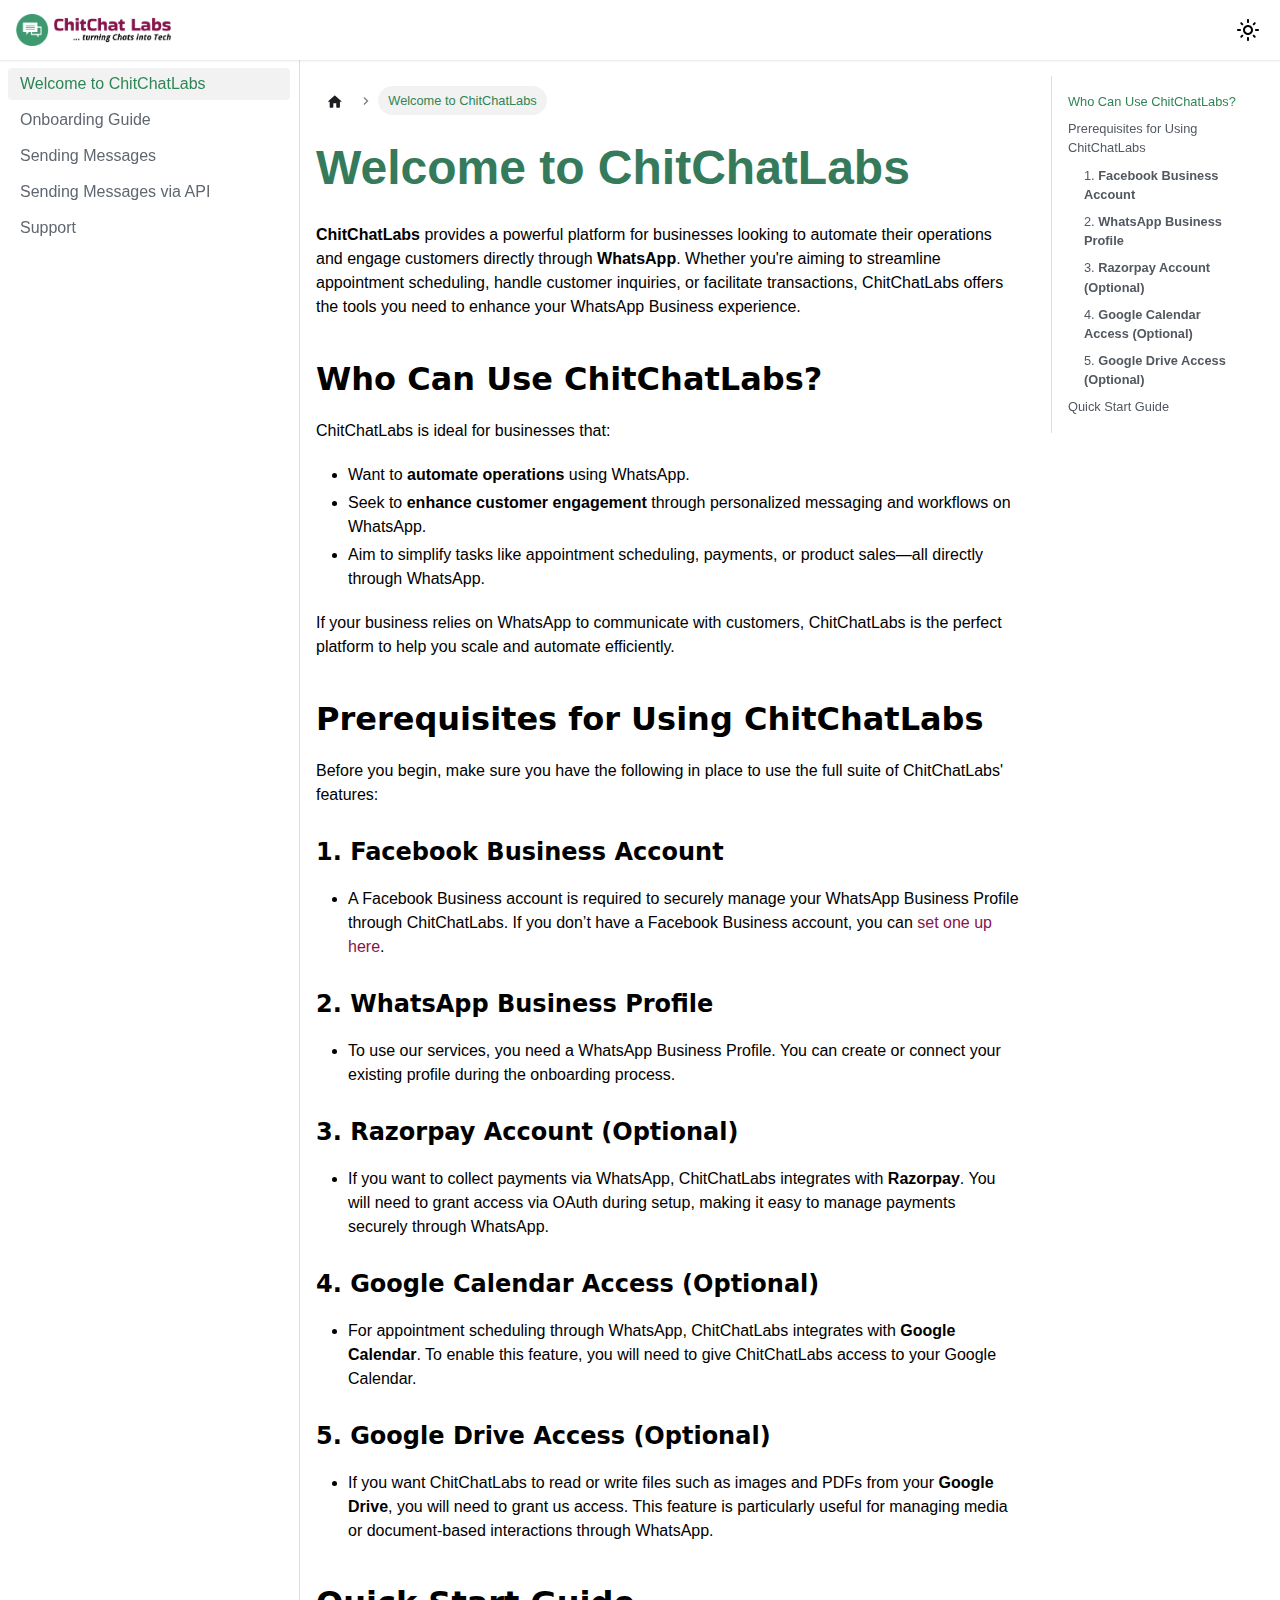
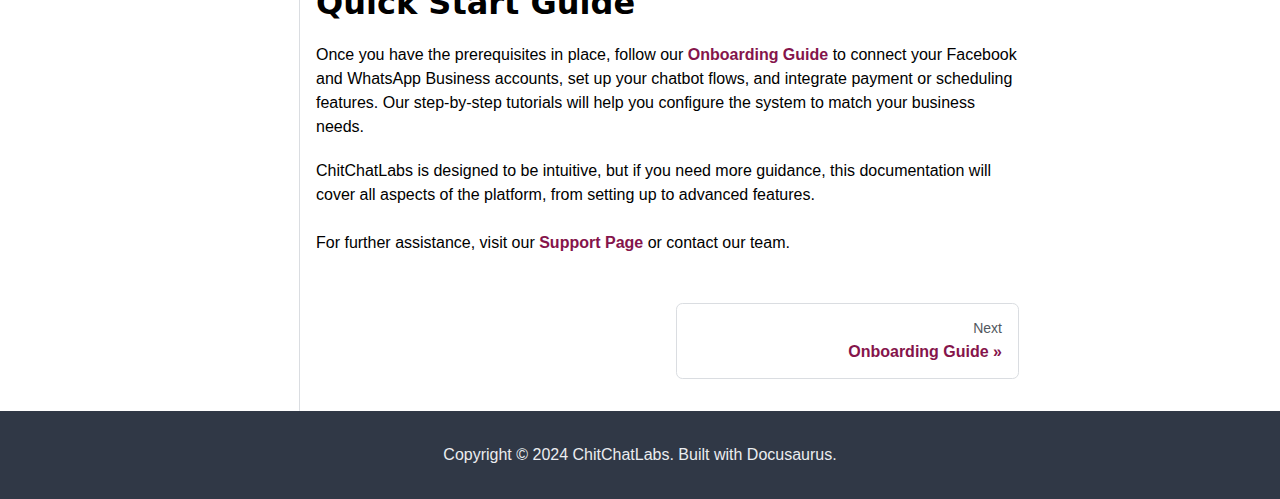
==== commit bc6a941d: "Deploy Docusaurus to GitHub Pages" ====
--- a/introduction/index.html
+++ b/introduction/index.html
@@ -3,9 +3,9 @@
 <head>
 <meta charset="UTF-8">
 <meta name="generator" content="Docusaurus v3.5.2">
-<title data-rh="true">Welcome to ChitChatLabs | ChitChatLabs</title><meta data-rh="true" name="viewport" content="width=device-width,initial-scale=1"><meta data-rh="true" name="twitter:card" content="summary_large_image"><meta data-rh="true" property="og:url" content="https://docs.chitchatlabs.com/introduction"><meta data-rh="true" property="og:locale" content="en"><meta data-rh="true" name="docusaurus_locale" content="en"><meta data-rh="true" name="docsearch:language" content="en"><meta data-rh="true" name="docusaurus_version" content="current"><meta data-rh="true" name="docusaurus_tag" content="docs-default-current"><meta data-rh="true" name="docsearch:version" content="current"><meta data-rh="true" name="docsearch:docusaurus_tag" content="docs-default-current"><meta data-rh="true" property="og:title" content="Welcome to ChitChatLabs | ChitChatLabs"><meta data-rh="true" name="description" content="ChitChatLabs provides a powerful platform for businesses looking to automate their operations and engage customers directly through WhatsApp. Whether you&#x27;re aiming to streamline appointment scheduling, handle customer inquiries, or facilitate transactions, ChitChatLabs offers the tools you need to enhance your WhatsApp Business experience."><meta data-rh="true" property="og:description" content="ChitChatLabs provides a powerful platform for businesses looking to automate their operations and engage customers directly through WhatsApp. Whether you&#x27;re aiming to streamline appointment scheduling, handle customer inquiries, or facilitate transactions, ChitChatLabs offers the tools you need to enhance your WhatsApp Business experience."><link data-rh="true" rel="icon" href="/img/favicon.ico"><link data-rh="true" rel="canonical" href="https://docs.chitchatlabs.com/introduction"><link data-rh="true" rel="alternate" href="https://docs.chitchatlabs.com/introduction" hreflang="en"><link data-rh="true" rel="alternate" href="https://docs.chitchatlabs.com/introduction" hreflang="x-default"><link rel="stylesheet" href="/assets/css/styles.b4dc7f13.css">
-<script src="/assets/js/runtime~main.65ed6997.js" defer="defer"></script>
-<script src="/assets/js/main.d31f0e7f.js" defer="defer"></script>
+<title data-rh="true">Welcome to ChitChatLabs | ChitChatLabs</title><meta data-rh="true" name="viewport" content="width=device-width,initial-scale=1"><meta data-rh="true" name="twitter:card" content="summary_large_image"><meta data-rh="true" property="og:url" content="https://docs.chitchatlabs.com/introduction"><meta data-rh="true" property="og:locale" content="en"><meta data-rh="true" name="docusaurus_locale" content="en"><meta data-rh="true" name="docsearch:language" content="en"><meta data-rh="true" name="docusaurus_version" content="current"><meta data-rh="true" name="docusaurus_tag" content="docs-default-current"><meta data-rh="true" name="docsearch:version" content="current"><meta data-rh="true" name="docsearch:docusaurus_tag" content="docs-default-current"><meta data-rh="true" property="og:title" content="Welcome to ChitChatLabs | ChitChatLabs"><meta data-rh="true" name="description" content="ChitChatLabs provides a powerful platform for businesses looking to automate their operations and engage customers directly through WhatsApp. Whether you&#x27;re aiming to streamline appointment scheduling, handle customer inquiries, or facilitate transactions, ChitChatLabs offers the tools you need to enhance your WhatsApp Business experience."><meta data-rh="true" property="og:description" content="ChitChatLabs provides a powerful platform for businesses looking to automate their operations and engage customers directly through WhatsApp. Whether you&#x27;re aiming to streamline appointment scheduling, handle customer inquiries, or facilitate transactions, ChitChatLabs offers the tools you need to enhance your WhatsApp Business experience."><link data-rh="true" rel="icon" href="/img/favicon.ico"><link data-rh="true" rel="canonical" href="https://docs.chitchatlabs.com/introduction"><link data-rh="true" rel="alternate" href="https://docs.chitchatlabs.com/introduction" hreflang="en"><link data-rh="true" rel="alternate" href="https://docs.chitchatlabs.com/introduction" hreflang="x-default"><link rel="stylesheet" href="/assets/css/styles.d0fc683f.css">
+<script src="/assets/js/runtime~main.8b8b74ab.js" defer="defer"></script>
+<script src="/assets/js/main.2bb1babb.js" defer="defer"></script>
 </head>
 <body class="navigation-with-keyboard">
 <script>!function(){function t(t){document.documentElement.setAttribute("data-theme",t)}var e=function(){try{return new URLSearchParams(window.location.search).get("docusaurus-theme")}catch(t){}}()||function(){try{return window.localStorage.getItem("theme")}catch(t){}}();t(null!==e?e:"light")}(),function(){try{const n=new URLSearchParams(window.location.search).entries();for(var[t,e]of n)if(t.startsWith("docusaurus-data-")){var a=t.replace("docusaurus-data-","data-");document.documentElement.setAttribute(a,e)}}catch(t){}}()</script><div id="__docusaurus"><style data-emotion="css-global 13du1oc">:host,:root,[data-theme]{--chakra-ring-inset:var(--chakra-empty,/*!*/ /*!*/);--chakra-ring-offset-width:0px;--chakra-ring-offset-color:#fff;--chakra-ring-color:rgba(66, 153, 225, 0.6);--chakra-ring-offset-shadow:0 0 #0000;--chakra-ring-shadow:0 0 #0000;--chakra-space-x-reverse:0;--chakra-space-y-reverse:0;--chakra-colors-transparent:transparent;--chakra-colors-current:currentColor;--chakra-colors-black:#000000;--chakra-colors-white:#FFFFFF;--chakra-colors-whiteAlpha-50:rgba(255, 255, 255, 0.04);--chakra-colors-whiteAlpha-100:rgba(255, 255, 255, 0.06);--chakra-colors-whiteAlpha-200:rgba(255, 255, 255, 0.08);--chakra-colors-whiteAlpha-300:rgba(255, 255, 255, 0.16);--chakra-colors-whiteAlpha-400:rgba(255, 255, 255, 0.24);--chakra-colors-whiteAlpha-500:rgba(255, 255, 255, 0.36);--chakra-colors-whiteAlpha-600:rgba(255, 255, 255, 0.48);--chakra-colors-whiteAlpha-700:rgba(255, 255, 255, 0.64);--chakra-colors-whiteAlpha-800:rgba(255, 255, 255, 0.80);--chakra-colors-whiteAlpha-900:rgba(255, 255, 255, 0.92);--chakra-colors-blackAlpha-50:rgba(0, 0, 0, 0.04);--chakra-colors-blackAlpha-100:rgba(0, 0, 0, 0.06);--chakra-colors-blackAlpha-200:rgba(0, 0, 0, 0.08);--chakra-colors-blackAlpha-300:rgba(0, 0, 0, 0.16);--chakra-colors-blackAlpha-400:rgba(0, 0, 0, 0.24);--chakra-colors-blackAlpha-500:rgba(0, 0, 0, 0.36);--chakra-colors-blackAlpha-600:rgba(0, 0, 0, 0.48);--chakra-colors-blackAlpha-700:rgba(0, 0, 0, 0.64);--chakra-colors-blackAlpha-800:rgba(0, 0, 0, 0.80);--chakra-colors-blackAlpha-900:rgba(0, 0, 0, 0.92);--chakra-colors-gray-50:#F7FAFC;--chakra-colors-gray-100:#EDF2F7;--chakra-colors-gray-200:#E2E8F0;--chakra-colors-gray-300:#CBD5E0;--chakra-colors-gray-400:#A0AEC0;--chakra-colors-gray-500:#718096;--chakra-colors-gray-600:#4A5568;--chakra-colors-gray-700:#2D3748;--chakra-colors-gray-800:#1A202C;--chakra-colors-gray-900:#171923;--chakra-colors-red-50:#FFF5F5;--chakra-colors-red-100:#FED7D7;--chakra-colors-red-200:#FEB2B2;--chakra-colors-red-300:#FC8181;--chakra-colors-red-400:#F56565;--chakra-colors-red-500:#E53E3E;--chakra-colors-red-600:#C53030;--chakra-colors-red-700:#9B2C2C;--chakra-colors-red-800:#822727;--chakra-colors-red-900:#63171B;--chakra-colors-orange-50:#FFFAF0;--chakra-colors-orange-100:#FEEBC8;--chakra-colors-orange-200:#FBD38D;--chakra-colors-orange-300:#F6AD55;--chakra-colors-orange-400:#ED8936;--chakra-colors-orange-500:#DD6B20;--chakra-colors-orange-600:#C05621;--chakra-colors-orange-700:#9C4221;--chakra-colors-orange-800:#7B341E;--chakra-colors-orange-900:#652B19;--chakra-colors-yellow-50:#FFFFF0;--chakra-colors-yellow-100:#FEFCBF;--chakra-colors-yellow-200:#FAF089;--chakra-colors-yellow-300:#F6E05E;--chakra-colors-yellow-400:#ECC94B;--chakra-colors-yellow-500:#D69E2E;--chakra-colors-yellow-600:#B7791F;--chakra-colors-yellow-700:#975A16;--chakra-colors-yellow-800:#744210;--chakra-colors-yellow-900:#5F370E;--chakra-colors-green-50:#F0FFF4;--chakra-colors-green-100:#C6F6D5;--chakra-colors-green-200:#9AE6B4;--chakra-colors-green-300:#68D391;--chakra-colors-green-400:#48BB78;--chakra-colors-green-500:#38A169;--chakra-colors-green-600:#2F855A;--chakra-colors-green-700:#276749;--chakra-colors-green-800:#22543D;--chakra-colors-green-900:#1C4532;--chakra-colors-teal-50:#E6FFFA;--chakra-colors-teal-100:#B2F5EA;--chakra-colors-teal-200:#81E6D9;--chakra-colors-teal-300:#4FD1C5;--chakra-colors-teal-400:#38B2AC;--chakra-colors-teal-500:#319795;--chakra-colors-teal-600:#2C7A7B;--chakra-colors-teal-700:#285E61;--chakra-colors-teal-800:#234E52;--chakra-colors-teal-900:#1D4044;--chakra-colors-blue-50:#ebf8ff;--chakra-colors-blue-100:#bee3f8;--chakra-colors-blue-200:#90cdf4;--chakra-colors-blue-300:#63b3ed;--chakra-colors-blue-400:#4299e1;--chakra-colors-blue-500:#3182ce;--chakra-colors-blue-600:#2b6cb0;--chakra-colors-blue-700:#2c5282;--chakra-colors-blue-800:#2a4365;--chakra-colors-blue-900:#1A365D;--chakra-colors-cyan-50:#EDFDFD;--chakra-colors-cyan-100:#C4F1F9;--chakra-colors-cyan-200:#9DECF9;--chakra-colors-cyan-300:#76E4F7;--chakra-colors-cyan-400:#0BC5EA;--chakra-colors-cyan-500:#00B5D8;--chakra-colors-cyan-600:#00A3C4;--chakra-colors-cyan-700:#0987A0;--chakra-colors-cyan-800:#086F83;--chakra-colors-cyan-900:#065666;--chakra-colors-purple-50:#FAF5FF;--chakra-colors-purple-100:#E9D8FD;--chakra-colors-purple-200:#D6BCFA;--chakra-colors-purple-300:#B794F4;--chakra-colors-purple-400:#9F7AEA;--chakra-colors-purple-500:#805AD5;--chakra-colors-purple-600:#6B46C1;--chakra-colors-purple-700:#553C9A;--chakra-colors-purple-800:#44337A;--chakra-colors-purple-900:#322659;--chakra-colors-pink-50:#FFF5F7;--chakra-colors-pink-100:#FED7E2;--chakra-colors-pink-200:#FBB6CE;--chakra-colors-pink-300:#F687B3;--chakra-colors-pink-400:#ED64A6;--chakra-colors-pink-500:#D53F8C;--chakra-colors-pink-600:#B83280;--chakra-colors-pink-700:#97266D;--chakra-colors-pink-800:#702459;--chakra-colors-pink-900:#521B41;--chakra-colors-linkedin-50:#E8F4F9;--chakra-colors-linkedin-100:#CFEDFB;--chakra-colors-linkedin-200:#9BDAF3;--chakra-colors-linkedin-300:#68C7EC;--chakra-colors-linkedin-400:#34B3E4;--chakra-colors-linkedin-500:#00A0DC;--chakra-colors-linkedin-600:#008CC9;--chakra-colors-linkedin-700:#0077B5;--chakra-colors-linkedin-800:#005E93;--chakra-colors-linkedin-900:#004471;--chakra-colors-facebook-50:#E8F4F9;--chakra-colors-facebook-100:#D9DEE9;--chakra-colors-facebook-200:#B7C2DA;--chakra-colors-facebook-300:#6482C0;--chakra-colors-facebook-400:#4267B2;--chakra-colors-facebook-500:#385898;--chakra-colors-facebook-600:#314E89;--chakra-colors-facebook-700:#29487D;--chakra-colors-facebook-800:#223B67;--chakra-colors-facebook-900:#1E355B;--chakra-colors-messenger-50:#D0E6FF;--chakra-colors-messenger-100:#B9DAFF;--chakra-colors-messenger-200:#A2CDFF;--chakra-colors-messenger-300:#7AB8FF;--chakra-colors-messenger-400:#2E90FF;--chakra-colors-messenger-500:#0078FF;--chakra-colors-messenger-600:#0063D1;--chakra-colors-messenger-700:#0052AC;--chakra-colors-messenger-800:#003C7E;--chakra-colors-messenger-900:#002C5C;--chakra-colors-whatsapp-50:#dffeec;--chakra-colors-whatsapp-100:#b9f5d0;--chakra-colors-whatsapp-200:#90edb3;--chakra-colors-whatsapp-300:#65e495;--chakra-colors-whatsapp-400:#3cdd78;--chakra-colors-whatsapp-500:#22c35e;--chakra-colors-whatsapp-600:#179848;--chakra-colors-whatsapp-700:#0c6c33;--chakra-colors-whatsapp-800:#01421c;--chakra-colors-whatsapp-900:#001803;--chakra-colors-twitter-50:#E5F4FD;--chakra-colors-twitter-100:#C8E9FB;--chakra-colors-twitter-200:#A8DCFA;--chakra-colors-twitter-300:#83CDF7;--chakra-colors-twitter-400:#57BBF5;--chakra-colors-twitter-500:#1DA1F2;--chakra-colors-twitter-600:#1A94DA;--chakra-colors-twitter-700:#1681BF;--chakra-colors-twitter-800:#136B9E;--chakra-colors-twitter-900:#0D4D71;--chakra-colors-telegram-50:#E3F2F9;--chakra-colors-telegram-100:#C5E4F3;--chakra-colors-telegram-200:#A2D4EC;--chakra-colors-telegram-300:#7AC1E4;--chakra-colors-telegram-400:#47A9DA;--chakra-colors-telegram-500:#0088CC;--chakra-colors-telegram-600:#007AB8;--chakra-colors-telegram-700:#006BA1;--chakra-colors-telegram-800:#005885;--chakra-colors-telegram-900:#003F5E;--chakra-colors-primary:#85144b;--chakra-colors-secondary:#3d9970;--chakra-colors-primary-light:#a64d72;--chakra-colors-primary-dark:#5e0e34;--chakra-colors-secondary-dark:#357a5b;--chakra-colors-secondary-light:#6ebf8e;--chakra-colors-background:#ffffff;--chakra-colors-text:#000000;--chakra-colors-placeholders:#85144b;--chakra-borders-none:0;--chakra-borders-1px:1px solid;--chakra-borders-2px:2px solid;--chakra-borders-4px:4px solid;--chakra-borders-8px:8px solid;--chakra-fonts-heading:'Montserrat',sans-serif;--chakra-fonts-body:'Lato',sans-serif;--chakra-fonts-mono:SFMono-Regular,Menlo,Monaco,Consolas,"Liberation Mono","Courier New",monospace;--chakra-fontSizes-3xs:0.45rem;--chakra-fontSizes-2xs:0.625rem;--chakra-fontSizes-xs:0.75rem;--chakra-fontSizes-sm:0.875rem;--chakra-fontSizes-md:1rem;--chakra-fontSizes-lg:1.125rem;--chakra-fontSizes-xl:1.25rem;--chakra-fontSizes-2xl:1.5rem;--chakra-fontSizes-3xl:1.875rem;--chakra-fontSizes-4xl:2.25rem;--chakra-fontSizes-5xl:3rem;--chakra-fontSizes-6xl:3.75rem;--chakra-fontSizes-7xl:4.5rem;--chakra-fontSizes-8xl:6rem;--chakra-fontSizes-9xl:8rem;--chakra-fontWeights-hairline:100;--chakra-fontWeights-thin:200;--chakra-fontWeights-light:300;--chakra-fontWeights-normal:400;--chakra-fontWeights-medium:500;--chakra-fontWeights-semibold:600;--chakra-fontWeights-bold:700;--chakra-fontWeights-extrabold:800;--chakra-fontWeights-black:900;--chakra-letterSpacings-tighter:-0.05em;--chakra-letterSpacings-tight:-0.025em;--chakra-letterSpacings-normal:0;--chakra-letterSpacings-wide:0.025em;--chakra-letterSpacings-wider:0.05em;--chakra-letterSpacings-widest:0.1em;--chakra-lineHeights-3:.75rem;--chakra-lineHeights-4:1rem;--chakra-lineHeights-5:1.25rem;--chakra-lineHeights-6:1.5rem;--chakra-lineHeights-7:1.75rem;--chakra-lineHeights-8:2rem;--chakra-lineHeights-9:2.25rem;--chakra-lineHeights-10:2.5rem;--chakra-lineHeights-normal:normal;--chakra-lineHeights-none:1;--chakra-lineHeights-shorter:1.25;--chakra-lineHeights-short:1.375;--chakra-lineHeights-base:1.5;--chakra-lineHeights-tall:1.625;--chakra-lineHeights-taller:2;--chakra-radii-none:0;--chakra-radii-sm:0.125rem;--chakra-radii-base:0.25rem;--chakra-radii-md:0.375rem;--chakra-radii-lg:0.5rem;--chakra-radii-xl:0.75rem;--chakra-radii-2xl:1rem;--chakra-radii-3xl:1.5rem;--chakra-radii-full:9999px;--chakra-space-1:0.25rem;--chakra-space-2:0.5rem;--chakra-space-3:0.75rem;--chakra-space-4:1rem;--chakra-space-5:1.25rem;--chakra-space-6:1.5rem;--chakra-space-7:1.75rem;--chakra-space-8:2rem;--chakra-space-9:2.25rem;--chakra-space-10:2.5rem;--chakra-space-12:3rem;--chakra-space-14:3.5rem;--chakra-space-16:4rem;--chakra-space-20:5rem;--chakra-space-24:6rem;--chakra-space-28:7rem;--chakra-space-32:8rem;--chakra-space-36:9rem;--chakra-space-40:10rem;--chakra-space-44:11rem;--chakra-space-48:12rem;--chakra-space-52:13rem;--chakra-space-56:14rem;--chakra-space-60:15rem;--chakra-space-64:16rem;--chakra-space-72:18rem;--chakra-space-80:20rem;--chakra-space-96:24rem;--chakra-space-px:1px;--chakra-space-0-5:0.125rem;--chakra-space-1-5:0.375rem;--chakra-space-2-5:0.625rem;--chakra-space-3-5:0.875rem;--chakra-shadows-xs:0 0 0 1px rgba(0, 0, 0, 0.05);--chakra-shadows-sm:0 1px 2px 0 rgba(0, 0, 0, 0.05);--chakra-shadows-base:0 1px 3px 0 rgba(0, 0, 0, 0.1),0 1px 2px 0 rgba(0, 0, 0, 0.06);--chakra-shadows-md:0 4px 6px -1px rgba(0, 0, 0, 0.1),0 2px 4px -1px rgba(0, 0, 0, 0.06);--chakra-shadows-lg:0 10px 15px -3px rgba(0, 0, 0, 0.1),0 4px 6px -2px rgba(0, 0, 0, 0.05);--chakra-shadows-xl:0 20px 25px -5px rgba(0, 0, 0, 0.1),0 10px 10px -5px rgba(0, 0, 0, 0.04);--chakra-shadows-2xl:0 25px 50px -12px rgba(0, 0, 0, 0.25);--chakra-shadows-outline:0 0 0 3px rgba(66, 153, 225, 0.6);--chakra-shadows-inner:inset 0 2px 4px 0 rgba(0,0,0,0.06);--chakra-shadows-none:none;--chakra-shadows-dark-lg:rgba(0, 0, 0, 0.1) 0px 0px 0px 1px,rgba(0, 0, 0, 0.2) 0px 5px 10px,rgba(0, 0, 0, 0.4) 0px 15px 40px;--chakra-sizes-1:0.25rem;--chakra-sizes-2:0.5rem;--chakra-sizes-3:0.75rem;--chakra-sizes-4:1rem;--chakra-sizes-5:1.25rem;--chakra-sizes-6:1.5rem;--chakra-sizes-7:1.75rem;--chakra-sizes-8:2rem;--chakra-sizes-9:2.25rem;--chakra-sizes-10:2.5rem;--chakra-sizes-12:3rem;--chakra-sizes-14:3.5rem;--chakra-sizes-16:4rem;--chakra-sizes-20:5rem;--chakra-sizes-24:6rem;--chakra-sizes-28:7rem;--chakra-sizes-32:8rem;--chakra-sizes-36:9rem;--chakra-sizes-40:10rem;--chakra-sizes-44:11rem;--chakra-sizes-48:12rem;--chakra-sizes-52:13rem;--chakra-sizes-56:14rem;--chakra-sizes-60:15rem;--chakra-sizes-64:16rem;--chakra-sizes-72:18rem;--chakra-sizes-80:20rem;--chakra-sizes-96:24rem;--chakra-sizes-px:1px;--chakra-sizes-0-5:0.125rem;--chakra-sizes-1-5:0.375rem;--chakra-sizes-2-5:0.625rem;--chakra-sizes-3-5:0.875rem;--chakra-sizes-max:max-content;--chakra-sizes-min:min-content;--chakra-sizes-full:100%;--chakra-sizes-3xs:14rem;--chakra-sizes-2xs:16rem;--chakra-sizes-xs:20rem;--chakra-sizes-sm:24rem;--chakra-sizes-md:28rem;--chakra-sizes-lg:32rem;--chakra-sizes-xl:36rem;--chakra-sizes-2xl:42rem;--chakra-sizes-3xl:48rem;--chakra-sizes-4xl:56rem;--chakra-sizes-5xl:64rem;--chakra-sizes-6xl:72rem;--chakra-sizes-7xl:80rem;--chakra-sizes-8xl:90rem;--chakra-sizes-prose:60ch;--chakra-sizes-container-sm:640px;--chakra-sizes-container-md:768px;--chakra-sizes-container-lg:1024px;--chakra-sizes-container-xl:1280px;--chakra-zIndices-hide:-1;--chakra-zIndices-auto:auto;--chakra-zIndices-base:0;--chakra-zIndices-docked:10;--chakra-zIndices-dropdown:1000;--chakra-zIndices-sticky:1100;--chakra-zIndices-banner:1200;--chakra-zIndices-overlay:1300;--chakra-zIndices-modal:1400;--chakra-zIndices-popover:1500;--chakra-zIndices-skipLink:1600;--chakra-zIndices-toast:1700;--chakra-zIndices-tooltip:1800;--chakra-transition-property-common:background-color,border-color,color,fill,stroke,opacity,box-shadow,transform;--chakra-transition-property-colors:background-color,border-color,color,fill,stroke;--chakra-transition-property-dimensions:width,height;--chakra-transition-property-position:left,right,top,bottom;--chakra-transition-property-background:background-color,background-image,background-position;--chakra-transition-easing-ease-in:cubic-bezier(0.4, 0, 1, 1);--chakra-transition-easing-ease-out:cubic-bezier(0, 0, 0.2, 1);--chakra-transition-easing-ease-in-out:cubic-bezier(0.4, 0, 0.2, 1);--chakra-transition-duration-ultra-fast:50ms;--chakra-transition-duration-faster:100ms;--chakra-transition-duration-fast:150ms;--chakra-transition-duration-normal:200ms;--chakra-transition-duration-slow:300ms;--chakra-transition-duration-slower:400ms;--chakra-transition-duration-ultra-slow:500ms;--chakra-blur-none:0;--chakra-blur-sm:4px;--chakra-blur-base:8px;--chakra-blur-md:12px;--chakra-blur-lg:16px;--chakra-blur-xl:24px;--chakra-blur-2xl:40px;--chakra-blur-3xl:64px;--chakra-breakpoints-base:0em;--chakra-breakpoints-sm:30em;--chakra-breakpoints-md:48em;--chakra-breakpoints-lg:62em;--chakra-breakpoints-xl:80em;--chakra-breakpoints-2xl:96em;}.chakra-ui-light :host:not([data-theme]),.chakra-ui-light :root:not([data-theme]),.chakra-ui-light [data-theme]:not([data-theme]),[data-theme=light] :host:not([data-theme]),[data-theme=light] :root:not([data-theme]),[data-theme=light] [data-theme]:not([data-theme]),:host[data-theme=light],:root[data-theme=light],[data-theme][data-theme=light]{--chakra-colors-chakra-body-text:var(--chakra-colors-gray-800);--chakra-colors-chakra-body-bg:var(--chakra-colors-white);--chakra-colors-chakra-border-color:var(--chakra-colors-gray-200);--chakra-colors-chakra-inverse-text:var(--chakra-colors-white);--chakra-colors-chakra-subtle-bg:var(--chakra-colors-gray-100);--chakra-colors-chakra-subtle-text:var(--chakra-colors-gray-600);--chakra-colors-chakra-placeholder-color:var(--chakra-colors-gray-500);}.chakra-ui-dark :host:not([data-theme]),.chakra-ui-dark :root:not([data-theme]),.chakra-ui-dark [data-theme]:not([data-theme]),[data-theme=dark] :host:not([data-theme]),[data-theme=dark] :root:not([data-theme]),[data-theme=dark] [data-theme]:not([data-theme]),:host[data-theme=dark],:root[data-theme=dark],[data-theme][data-theme=dark]{--chakra-colors-chakra-body-text:var(--chakra-colors-whiteAlpha-900);--chakra-colors-chakra-body-bg:var(--chakra-colors-gray-800);--chakra-colors-chakra-border-color:var(--chakra-colors-whiteAlpha-300);--chakra-colors-chakra-inverse-text:var(--chakra-colors-gray-800);--chakra-colors-chakra-subtle-bg:var(--chakra-colors-gray-700);--chakra-colors-chakra-subtle-text:var(--chakra-colors-gray-400);--chakra-colors-chakra-placeholder-color:var(--chakra-colors-whiteAlpha-400);}</style><style data-emotion="css-global fubdgu">html{line-height:1.5;-webkit-text-size-adjust:100%;font-family:system-ui,sans-serif;-webkit-font-smoothing:antialiased;text-rendering:optimizeLegibility;-moz-osx-font-smoothing:grayscale;touch-action:manipulation;}body{position:relative;min-height:100%;margin:0;font-feature-settings:"kern";}:where(*, *::before, *::after){border-width:0;border-style:solid;box-sizing:border-box;word-wrap:break-word;}main{display:block;}hr{border-top-width:1px;box-sizing:content-box;height:0;overflow:visible;}:where(pre, code, kbd,samp){font-family:SFMono-Regular,Menlo,Monaco,Consolas,monospace;font-size:1em;}a{background-color:transparent;color:inherit;-webkit-text-decoration:inherit;text-decoration:inherit;}abbr[title]{border-bottom:none;-webkit-text-decoration:underline;text-decoration:underline;-webkit-text-decoration:underline dotted;-webkit-text-decoration:underline dotted;text-decoration:underline dotted;}:where(b, strong){font-weight:bold;}small{font-size:80%;}:where(sub,sup){font-size:75%;line-height:0;position:relative;vertical-align:baseline;}sub{bottom:-0.25em;}sup{top:-0.5em;}img{border-style:none;}:where(button, input, optgroup, select, textarea){font-family:inherit;font-size:100%;line-height:1.15;margin:0;}:where(button, input){overflow:visible;}:where(button, select){text-transform:none;}:where(
@@ -29,7 +29,7 @@
           pre
         ){margin:0;}button{background:transparent;padding:0;}fieldset{margin:0;padding:0;}:where(ol, ul){margin:0;padding:0;}textarea{resize:vertical;}:where(button, [role="button"]){cursor:pointer;}button::-moz-focus-inner{border:0!important;}table{border-collapse:collapse;}:where(h1, h2, h3, h4, h5, h6){font-size:inherit;font-weight:inherit;}:where(button, input, optgroup, select, textarea){padding:0;line-height:inherit;color:inherit;}:where(img, svg, video, canvas, audio, iframe, embed, object){display:block;}:where(img, video){max-width:100%;height:auto;}[data-js-focus-visible] :focus:not([data-focus-visible-added]):not(
           [data-focus-visible-disabled]
-        ){outline:none;box-shadow:none;}select::-ms-expand{display:none;}:root,:host{--chakra-vh:100vh;}@supports (height: -webkit-fill-available){:root,:host{--chakra-vh:-webkit-fill-available;}}@supports (height: -moz-fill-available){:root,:host{--chakra-vh:-moz-fill-available;}}@supports (height: 100dvh){:root,:host{--chakra-vh:100dvh;}}</style><style data-emotion="css-global txzy5i">body{font-family:var(--chakra-fonts-body);color:var(--chakra-colors-text);background:var(--chakra-colors-background);transition-property:background-color;transition-duration:var(--chakra-transition-duration-normal);line-height:var(--chakra-lineHeights-base);}*::-webkit-input-placeholder{color:var(--chakra-colors-placeholders);}*::-moz-placeholder{color:var(--chakra-colors-placeholders);}*:-ms-input-placeholder{color:var(--chakra-colors-placeholders);}*::placeholder{color:var(--chakra-colors-placeholders);}*,*::before,::after{border-color:var(--chakra-colors-chakra-border-color);}h1{font-family:var(--chakra-fonts-heading);color:var(--chakra-colors-secondary-dark);}a{color:var(--chakra-colors-primary);}a:hover,a[data-hover]{-webkit-text-decoration:underline;text-decoration:underline;}</style><div role="region" aria-label="Skip to main content"><a class="skipToContent_fXgn" href="#__docusaurus_skipToContent_fallback">Skip to main content</a></div><nav aria-label="Main" class="navbar navbar--fixed-top"><div class="navbar__inner"><div class="navbar__items"><a class="navbar__brand" href="/"><div class="navbar__logo"><img src="/img/logo-header.png" alt="ChitChatLabs Logo" class="themedComponent_mlkZ themedComponent--light_NVdE"><img src="/img/logo-header.png" alt="ChitChatLabs Logo" class="themedComponent_mlkZ themedComponent--dark_xIcU"></div></a></div><div class="navbar__items navbar__items--right"><div class="toggle_vylO colorModeToggle_DEke"><button class="clean-btn toggleButton_gllP toggleButtonDisabled_aARS" type="button" disabled="" title="Switch between dark and light mode (currently light mode)" aria-label="Switch between dark and light mode (currently light mode)" aria-live="polite"><svg viewBox="0 0 24 24" width="24" height="24" class="lightToggleIcon_pyhR"><path fill="currentColor" d="M12,9c1.65,0,3,1.35,3,3s-1.35,3-3,3s-3-1.35-3-3S10.35,9,12,9 M12,7c-2.76,0-5,2.24-5,5s2.24,5,5,5s5-2.24,5-5 S14.76,7,12,7L12,7z M2,13l2,0c0.55,0,1-0.45,1-1s-0.45-1-1-1l-2,0c-0.55,0-1,0.45-1,1S1.45,13,2,13z M20,13l2,0c0.55,0,1-0.45,1-1 s-0.45-1-1-1l-2,0c-0.55,0-1,0.45-1,1S19.45,13,20,13z M11,2v2c0,0.55,0.45,1,1,1s1-0.45,1-1V2c0-0.55-0.45-1-1-1S11,1.45,11,2z M11,20v2c0,0.55,0.45,1,1,1s1-0.45,1-1v-2c0-0.55-0.45-1-1-1C11.45,19,11,19.45,11,20z M5.99,4.58c-0.39-0.39-1.03-0.39-1.41,0 c-0.39,0.39-0.39,1.03,0,1.41l1.06,1.06c0.39,0.39,1.03,0.39,1.41,0s0.39-1.03,0-1.41L5.99,4.58z M18.36,16.95 c-0.39-0.39-1.03-0.39-1.41,0c-0.39,0.39-0.39,1.03,0,1.41l1.06,1.06c0.39,0.39,1.03,0.39,1.41,0c0.39-0.39,0.39-1.03,0-1.41 L18.36,16.95z M19.42,5.99c0.39-0.39,0.39-1.03,0-1.41c-0.39-0.39-1.03-0.39-1.41,0l-1.06,1.06c-0.39,0.39-0.39,1.03,0,1.41 s1.03,0.39,1.41,0L19.42,5.99z M7.05,18.36c0.39-0.39,0.39-1.03,0-1.41c-0.39-0.39-1.03-0.39-1.41,0l-1.06,1.06 c-0.39,0.39-0.39,1.03,0,1.41s1.03,0.39,1.41,0L7.05,18.36z"></path></svg><svg viewBox="0 0 24 24" width="24" height="24" class="darkToggleIcon_wfgR"><path fill="currentColor" d="M9.37,5.51C9.19,6.15,9.1,6.82,9.1,7.5c0,4.08,3.32,7.4,7.4,7.4c0.68,0,1.35-0.09,1.99-0.27C17.45,17.19,14.93,19,12,19 c-3.86,0-7-3.14-7-7C5,9.07,6.81,6.55,9.37,5.51z M12,3c-4.97,0-9,4.03-9,9s4.03,9,9,9s9-4.03,9-9c0-0.46-0.04-0.92-0.1-1.36 c-0.98,1.37-2.58,2.26-4.4,2.26c-2.98,0-5.4-2.42-5.4-5.4c0-1.81,0.89-3.42,2.26-4.4C12.92,3.04,12.46,3,12,3L12,3z"></path></svg></button></div><div class="navbarSearchContainer_Bca1"></div></div></div><div role="presentation" class="navbar-sidebar__backdrop"></div></nav><div id="__docusaurus_skipToContent_fallback" class="main-wrapper mainWrapper_z2l0"><div class="docsWrapper_hBAB"><button aria-label="Scroll back to top" class="clean-btn theme-back-to-top-button backToTopButton_sjWU" type="button"></button><div class="docRoot_UBD9"><aside class="theme-doc-sidebar-container docSidebarContainer_YfHR"><div class="sidebarViewport_aRkj"><div class="sidebar_njMd"><nav aria-label="Docs sidebar" class="menu thin-scrollbar menu_SIkG"><ul class="theme-doc-sidebar-menu menu__list"><li class="theme-doc-sidebar-item-link theme-doc-sidebar-item-link-level-1 menu__list-item"><a class="menu__link menu__link--active" aria-current="page" href="/introduction">Welcome to ChitChatLabs</a></li><li class="theme-doc-sidebar-item-link theme-doc-sidebar-item-link-level-1 menu__list-item"><a class="menu__link" href="/onboarding">Onboarding Guide</a></li><li class="theme-doc-sidebar-item-link theme-doc-sidebar-item-link-level-1 menu__list-item"><a class="menu__link" href="/support">Support</a></li></ul></nav></div></div></aside><main class="docMainContainer_TBSr"><div class="container padding-top--md padding-bottom--lg"><div class="row"><div class="col docItemCol_VOVn"><div class="docItemContainer_Djhp"><article><nav class="theme-doc-breadcrumbs breadcrumbsContainer_Z_bl" aria-label="Breadcrumbs"><ul class="breadcrumbs" itemscope="" itemtype="https://schema.org/BreadcrumbList"><li class="breadcrumbs__item"><a aria-label="Home page" class="breadcrumbs__link" href="/"><svg viewBox="0 0 24 24" class="breadcrumbHomeIcon_YNFT"><path d="M10 19v-5h4v5c0 .55.45 1 1 1h3c.55 0 1-.45 1-1v-7h1.7c.46 0 .68-.57.33-.87L12.67 3.6c-.38-.34-.96-.34-1.34 0l-8.36 7.53c-.34.3-.13.87.33.87H5v7c0 .55.45 1 1 1h3c.55 0 1-.45 1-1z" fill="currentColor"></path></svg></a></li><li itemscope="" itemprop="itemListElement" itemtype="https://schema.org/ListItem" class="breadcrumbs__item breadcrumbs__item--active"><span class="breadcrumbs__link" itemprop="name">Welcome to ChitChatLabs</span><meta itemprop="position" content="1"></li></ul></nav><div class="tocCollapsible_ETCw theme-doc-toc-mobile tocMobile_ITEo"><button type="button" class="clean-btn tocCollapsibleButton_TO0P">On this page</button></div><div class="theme-doc-markdown markdown"><header><h1>Welcome to ChitChatLabs</h1></header>
+        ){outline:none;box-shadow:none;}select::-ms-expand{display:none;}:root,:host{--chakra-vh:100vh;}@supports (height: -webkit-fill-available){:root,:host{--chakra-vh:-webkit-fill-available;}}@supports (height: -moz-fill-available){:root,:host{--chakra-vh:-moz-fill-available;}}@supports (height: 100dvh){:root,:host{--chakra-vh:100dvh;}}</style><style data-emotion="css-global txzy5i">body{font-family:var(--chakra-fonts-body);color:var(--chakra-colors-text);background:var(--chakra-colors-background);transition-property:background-color;transition-duration:var(--chakra-transition-duration-normal);line-height:var(--chakra-lineHeights-base);}*::-webkit-input-placeholder{color:var(--chakra-colors-placeholders);}*::-moz-placeholder{color:var(--chakra-colors-placeholders);}*:-ms-input-placeholder{color:var(--chakra-colors-placeholders);}*::placeholder{color:var(--chakra-colors-placeholders);}*,*::before,::after{border-color:var(--chakra-colors-chakra-border-color);}h1{font-family:var(--chakra-fonts-heading);color:var(--chakra-colors-secondary-dark);}a{color:var(--chakra-colors-primary);}a:hover,a[data-hover]{-webkit-text-decoration:underline;text-decoration:underline;}</style><div role="region" aria-label="Skip to main content"><a class="skipToContent_fXgn" href="#__docusaurus_skipToContent_fallback">Skip to main content</a></div><nav aria-label="Main" class="navbar navbar--fixed-top"><div class="navbar__inner"><div class="navbar__items"><a class="navbar__brand" href="/"><div class="navbar__logo"><img src="/img/logo-header.png" alt="ChitChatLabs Logo" class="themedComponent_mlkZ themedComponent--light_NVdE"><img src="/img/logo-header.png" alt="ChitChatLabs Logo" class="themedComponent_mlkZ themedComponent--dark_xIcU"></div></a></div><div class="navbar__items navbar__items--right"><div class="toggle_vylO colorModeToggle_DEke"><button class="clean-btn toggleButton_gllP toggleButtonDisabled_aARS" type="button" disabled="" title="Switch between dark and light mode (currently light mode)" aria-label="Switch between dark and light mode (currently light mode)" aria-live="polite"><svg viewBox="0 0 24 24" width="24" height="24" class="lightToggleIcon_pyhR"><path fill="currentColor" d="M12,9c1.65,0,3,1.35,3,3s-1.35,3-3,3s-3-1.35-3-3S10.35,9,12,9 M12,7c-2.76,0-5,2.24-5,5s2.24,5,5,5s5-2.24,5-5 S14.76,7,12,7L12,7z M2,13l2,0c0.55,0,1-0.45,1-1s-0.45-1-1-1l-2,0c-0.55,0-1,0.45-1,1S1.45,13,2,13z M20,13l2,0c0.55,0,1-0.45,1-1 s-0.45-1-1-1l-2,0c-0.55,0-1,0.45-1,1S19.45,13,20,13z M11,2v2c0,0.55,0.45,1,1,1s1-0.45,1-1V2c0-0.55-0.45-1-1-1S11,1.45,11,2z M11,20v2c0,0.55,0.45,1,1,1s1-0.45,1-1v-2c0-0.55-0.45-1-1-1C11.45,19,11,19.45,11,20z M5.99,4.58c-0.39-0.39-1.03-0.39-1.41,0 c-0.39,0.39-0.39,1.03,0,1.41l1.06,1.06c0.39,0.39,1.03,0.39,1.41,0s0.39-1.03,0-1.41L5.99,4.58z M18.36,16.95 c-0.39-0.39-1.03-0.39-1.41,0c-0.39,0.39-0.39,1.03,0,1.41l1.06,1.06c0.39,0.39,1.03,0.39,1.41,0c0.39-0.39,0.39-1.03,0-1.41 L18.36,16.95z M19.42,5.99c0.39-0.39,0.39-1.03,0-1.41c-0.39-0.39-1.03-0.39-1.41,0l-1.06,1.06c-0.39,0.39-0.39,1.03,0,1.41 s1.03,0.39,1.41,0L19.42,5.99z M7.05,18.36c0.39-0.39,0.39-1.03,0-1.41c-0.39-0.39-1.03-0.39-1.41,0l-1.06,1.06 c-0.39,0.39-0.39,1.03,0,1.41s1.03,0.39,1.41,0L7.05,18.36z"></path></svg><svg viewBox="0 0 24 24" width="24" height="24" class="darkToggleIcon_wfgR"><path fill="currentColor" d="M9.37,5.51C9.19,6.15,9.1,6.82,9.1,7.5c0,4.08,3.32,7.4,7.4,7.4c0.68,0,1.35-0.09,1.99-0.27C17.45,17.19,14.93,19,12,19 c-3.86,0-7-3.14-7-7C5,9.07,6.81,6.55,9.37,5.51z M12,3c-4.97,0-9,4.03-9,9s4.03,9,9,9s9-4.03,9-9c0-0.46-0.04-0.92-0.1-1.36 c-0.98,1.37-2.58,2.26-4.4,2.26c-2.98,0-5.4-2.42-5.4-5.4c0-1.81,0.89-3.42,2.26-4.4C12.92,3.04,12.46,3,12,3L12,3z"></path></svg></button></div><div class="navbarSearchContainer_Bca1"></div></div></div><div role="presentation" class="navbar-sidebar__backdrop"></div></nav><div id="__docusaurus_skipToContent_fallback" class="main-wrapper mainWrapper_z2l0"><div class="docsWrapper_hBAB"><button aria-label="Scroll back to top" class="clean-btn theme-back-to-top-button backToTopButton_sjWU" type="button"></button><div class="docRoot_UBD9"><aside class="theme-doc-sidebar-container docSidebarContainer_YfHR"><div class="sidebarViewport_aRkj"><div class="sidebar_njMd"><nav aria-label="Docs sidebar" class="menu thin-scrollbar menu_SIkG"><ul class="theme-doc-sidebar-menu menu__list"><li class="theme-doc-sidebar-item-link theme-doc-sidebar-item-link-level-1 menu__list-item"><a class="menu__link menu__link--active" aria-current="page" href="/introduction">Welcome to ChitChatLabs</a></li><li class="theme-doc-sidebar-item-link theme-doc-sidebar-item-link-level-1 menu__list-item"><a class="menu__link" href="/onboarding">Onboarding Guide</a></li><li class="theme-doc-sidebar-item-link theme-doc-sidebar-item-link-level-1 menu__list-item"><a class="menu__link" href="/3-0-messages">Sending Messages</a></li><li class="theme-doc-sidebar-item-link theme-doc-sidebar-item-link-level-1 menu__list-item"><a class="menu__link" href="/3-1-messages">Sending Messages via API</a></li><li class="theme-doc-sidebar-item-link theme-doc-sidebar-item-link-level-1 menu__list-item"><a class="menu__link" href="/support">Support</a></li></ul></nav></div></div></aside><main class="docMainContainer_TBSr"><div class="container padding-top--md padding-bottom--lg"><div class="row"><div class="col docItemCol_VOVn"><div class="docItemContainer_Djhp"><article><nav class="theme-doc-breadcrumbs breadcrumbsContainer_Z_bl" aria-label="Breadcrumbs"><ul class="breadcrumbs" itemscope="" itemtype="https://schema.org/BreadcrumbList"><li class="breadcrumbs__item"><a aria-label="Home page" class="breadcrumbs__link" href="/"><svg viewBox="0 0 24 24" class="breadcrumbHomeIcon_YNFT"><path d="M10 19v-5h4v5c0 .55.45 1 1 1h3c.55 0 1-.45 1-1v-7h1.7c.46 0 .68-.57.33-.87L12.67 3.6c-.38-.34-.96-.34-1.34 0l-8.36 7.53c-.34.3-.13.87.33.87H5v7c0 .55.45 1 1 1h3c.55 0 1-.45 1-1z" fill="currentColor"></path></svg></a></li><li itemscope="" itemprop="itemListElement" itemtype="https://schema.org/ListItem" class="breadcrumbs__item breadcrumbs__item--active"><span class="breadcrumbs__link" itemprop="name">Welcome to ChitChatLabs</span><meta itemprop="position" content="1"></li></ul></nav><div class="tocCollapsible_ETCw theme-doc-toc-mobile tocMobile_ITEo"><button type="button" class="clean-btn tocCollapsibleButton_TO0P">On this page</button></div><div class="theme-doc-markdown markdown"><header><h1>Welcome to ChitChatLabs</h1></header>
 <p><strong>ChitChatLabs</strong> provides a powerful platform for businesses looking to automate their operations and engage customers directly through <strong>WhatsApp</strong>. Whether you&#x27;re aiming to streamline appointment scheduling, handle customer inquiries, or facilitate transactions, ChitChatLabs offers the tools you need to enhance your WhatsApp Business experience.</p>
 <h2 class="anchor anchorWithStickyNavbar_LWe7" id="who-can-use-chitchatlabs">Who Can Use ChitChatLabs?<a href="#who-can-use-chitchatlabs" class="hash-link" aria-label="Direct link to Who Can Use ChitChatLabs?" title="Direct link to Who Can Use ChitChatLabs?">​</a></h2>
 <p>ChitChatLabs is ideal for businesses that:</p>
--- a/assets/css/styles.d0fc683f.css
+++ b/assets/css/styles.d0fc683f.css
@@ -0,0 +1 @@
+.col,.container{padding:0 var(--ifm-spacing-horizontal);width:100%}.markdown>h2,.markdown>h3,.markdown>h4,.markdown>h5,.markdown>h6{margin-bottom:calc(var(--ifm-heading-vertical-rhythm-bottom)*var(--ifm-leading))}.markdown li,body{word-wrap:break-word}body,ol ol,ol ul,ul ol,ul ul{margin:0}pre,table{overflow:auto}blockquote,pre{margin:0 0 var(--ifm-spacing-vertical)}.breadcrumbs__link,.button{transition-timing-function:var(--ifm-transition-timing-default)}.button,code{vertical-align:middle}.button--outline.button--active,.button--outline:active,.button--outline:hover,:root{--ifm-button-color:var(--ifm-font-color-base-inverse)}.menu__link:hover,a{transition:color var(--ifm-transition-fast) var(--ifm-transition-timing-default)}.navbar--dark,:root{--ifm-navbar-link-hover-color:var(--ifm-color-primary)}.menu,.navbar-sidebar{overflow-x:hidden}:root,html[data-theme=dark]{--ifm-color-emphasis-500:var(--ifm-color-gray-500)}.toggleButton_gllP,html{-webkit-tap-highlight-color:transparent}.clean-list,.containsTaskList_mC6p,.details_lb9f>summary,.dropdown__menu,.menu__list{list-style:none}:root{--ifm-color-scheme:light;--ifm-dark-value:10%;--ifm-darker-value:15%;--ifm-darkest-value:30%;--ifm-light-value:15%;--ifm-lighter-value:30%;--ifm-lightest-value:50%;--ifm-contrast-background-value:90%;--ifm-contrast-foreground-value:70%;--ifm-contrast-background-dark-value:70%;--ifm-contrast-foreground-dark-value:90%;--ifm-color-primary:#3578e5;--ifm-color-secondary:#ebedf0;--ifm-color-success:#00a400;--ifm-color-info:#54c7ec;--ifm-color-warning:#ffba00;--ifm-color-danger:#fa383e;--ifm-color-primary-dark:#306cce;--ifm-color-primary-darker:#2d66c3;--ifm-color-primary-darkest:#2554a0;--ifm-color-primary-light:#538ce9;--ifm-color-primary-lighter:#72a1ed;--ifm-color-primary-lightest:#9abcf2;--ifm-color-primary-contrast-background:#ebf2fc;--ifm-color-primary-contrast-foreground:#102445;--ifm-color-secondary-dark:#d4d5d8;--ifm-color-secondary-darker:#c8c9cc;--ifm-color-secondary-darkest:#a4a6a8;--ifm-color-secondary-light:#eef0f2;--ifm-color-secondary-lighter:#f1f2f5;--ifm-color-secondary-lightest:#f5f6f8;--ifm-color-secondary-contrast-background:#fdfdfe;--ifm-color-secondary-contrast-foreground:#474748;--ifm-color-success-dark:#009400;--ifm-color-success-darker:#008b00;--ifm-color-success-darkest:#007300;--ifm-color-success-light:#26b226;--ifm-color-success-lighter:#4dbf4d;--ifm-color-success-lightest:#80d280;--ifm-color-success-contrast-background:#e6f6e6;--ifm-color-success-contrast-foreground:#003100;--ifm-color-info-dark:#4cb3d4;--ifm-color-info-darker:#47a9c9;--ifm-color-info-darkest:#3b8ba5;--ifm-color-info-light:#6ecfef;--ifm-color-info-lighter:#87d8f2;--ifm-color-info-lightest:#aae3f6;--ifm-color-info-contrast-background:#eef9fd;--ifm-color-info-contrast-foreground:#193c47;--ifm-color-warning-dark:#e6a700;--ifm-color-warning-darker:#d99e00;--ifm-color-warning-darkest:#b38200;--ifm-color-warning-light:#ffc426;--ifm-color-warning-lighter:#ffcf4d;--ifm-color-warning-lightest:#ffdd80;--ifm-color-warning-contrast-background:#fff8e6;--ifm-color-warning-contrast-foreground:#4d3800;--ifm-color-danger-dark:#e13238;--ifm-color-danger-darker:#d53035;--ifm-color-danger-darkest:#af272b;--ifm-color-danger-light:#fb565b;--ifm-color-danger-lighter:#fb7478;--ifm-color-danger-lightest:#fd9c9f;--ifm-color-danger-contrast-background:#ffebec;--ifm-color-danger-contrast-foreground:#4b1113;--ifm-color-white:#fff;--ifm-color-black:#000;--ifm-color-gray-0:var(--ifm-color-white);--ifm-color-gray-100:#f5f6f7;--ifm-color-gray-200:#ebedf0;--ifm-color-gray-300:#dadde1;--ifm-color-gray-400:#ccd0d5;--ifm-color-gray-500:#bec3c9;--ifm-color-gray-600:#8d949e;--ifm-color-gray-700:#606770;--ifm-color-gray-800:#444950;--ifm-color-gray-900:#1c1e21;--ifm-color-gray-1000:var(--ifm-color-black);--ifm-color-emphasis-0:var(--ifm-color-gray-0);--ifm-color-emphasis-100:var(--ifm-color-gray-100);--ifm-color-emphasis-200:var(--ifm-color-gray-200);--ifm-color-emphasis-300:var(--ifm-color-gray-300);--ifm-color-emphasis-400:var(--ifm-color-gray-400);--ifm-color-emphasis-600:var(--ifm-color-gray-600);--ifm-color-emphasis-700:var(--ifm-color-gray-700);--ifm-color-emphasis-800:var(--ifm-color-gray-800);--ifm-color-emphasis-900:var(--ifm-color-gray-900);--ifm-color-emphasis-1000:var(--ifm-color-gray-1000);--ifm-color-content:var(--ifm-color-emphasis-900);--ifm-color-content-inverse:var(--ifm-color-emphasis-0);--ifm-color-content-secondary:#525860;--ifm-background-color:#0000;--ifm-background-surface-color:var(--ifm-color-content-inverse);--ifm-global-border-width:1px;--ifm-global-radius:0.4rem;--ifm-hover-overlay:#0000000d;--ifm-font-color-base:var(--ifm-color-content);--ifm-font-color-base-inverse:var(--ifm-color-content-inverse);--ifm-font-color-secondary:var(--ifm-color-content-secondary);--ifm-font-family-base:system-ui,-apple-system,Segoe UI,Roboto,Ubuntu,Cantarell,Noto Sans,sans-serif,BlinkMacSystemFont,"Segoe UI",Helvetica,Arial,sans-serif,"Apple Color Emoji","Segoe UI Emoji","Segoe UI Symbol";--ifm-font-family-monospace:SFMono-Regular,Menlo,Monaco,Consolas,"Liberation Mono","Courier New",monospace;--ifm-font-size-base:100%;--ifm-font-weight-light:300;--ifm-font-weight-normal:400;--ifm-font-weight-semibold:500;--ifm-font-weight-bold:700;--ifm-font-weight-base:var(--ifm-font-weight-normal);--ifm-line-height-base:1.65;--ifm-global-spacing:1rem;--ifm-spacing-vertical:var(--ifm-global-spacing);--ifm-spacing-horizontal:var(--ifm-global-spacing);--ifm-transition-fast:200ms;--ifm-transition-slow:400ms;--ifm-transition-timing-default:cubic-bezier(0.08,0.52,0.52,1);--ifm-global-shadow-lw:0 1px 2px 0 #0000001a;--ifm-global-shadow-md:0 5px 40px #0003;--ifm-global-shadow-tl:0 12px 28px 0 #0003,0 2px 4px 0 #0000001a;--ifm-z-index-dropdown:100;--ifm-z-index-fixed:200;--ifm-z-index-overlay:400;--ifm-container-width:1140px;--ifm-container-width-xl:1320px;--ifm-code-background:#f6f7f8;--ifm-code-border-radius:var(--ifm-global-radius);--ifm-code-font-size:90%;--ifm-code-padding-horizontal:0.1rem;--ifm-code-padding-vertical:0.1rem;--ifm-pre-background:var(--ifm-code-background);--ifm-pre-border-radius:var(--ifm-code-border-radius);--ifm-pre-color:inherit;--ifm-pre-line-height:1.45;--ifm-pre-padding:1rem;--ifm-heading-color:inherit;--ifm-heading-margin-top:0;--ifm-heading-margin-bottom:var(--ifm-spacing-vertical);--ifm-heading-font-family:var(--ifm-font-family-base);--ifm-heading-font-weight:var(--ifm-font-weight-bold);--ifm-heading-line-height:1.25;--ifm-h1-font-size:2rem;--ifm-h2-font-size:1.5rem;--ifm-h3-font-size:1.25rem;--ifm-h4-font-size:1rem;--ifm-h5-font-size:0.875rem;--ifm-h6-font-size:0.85rem;--ifm-image-alignment-padding:1.25rem;--ifm-leading-desktop:1.25;--ifm-leading:calc(var(--ifm-leading-desktop)*1rem);--ifm-list-left-padding:2rem;--ifm-list-margin:1rem;--ifm-list-item-margin:0.25rem;--ifm-list-paragraph-margin:1rem;--ifm-table-cell-padding:0.75rem;--ifm-table-background:#0000;--ifm-table-stripe-background:#00000008;--ifm-table-border-width:1px;--ifm-table-border-color:var(--ifm-color-emphasis-300);--ifm-table-head-background:inherit;--ifm-table-head-color:inherit;--ifm-table-head-font-weight:var(--ifm-font-weight-bold);--ifm-table-cell-color:inherit;--ifm-link-color:var(--ifm-color-primary);--ifm-link-decoration:none;--ifm-link-hover-color:var(--ifm-link-color);--ifm-link-hover-decoration:underline;--ifm-paragraph-margin-bottom:var(--ifm-leading);--ifm-blockquote-font-size:var(--ifm-font-size-base);--ifm-blockquote-border-left-width:2px;--ifm-blockquote-padding-horizontal:var(--ifm-spacing-horizontal);--ifm-blockquote-padding-vertical:0;--ifm-blockquote-shadow:none;--ifm-blockquote-color:var(--ifm-color-emphasis-800);--ifm-blockquote-border-color:var(--ifm-color-emphasis-300);--ifm-hr-background-color:var(--ifm-color-emphasis-500);--ifm-hr-height:1px;--ifm-hr-margin-vertical:1.5rem;--ifm-scrollbar-size:7px;--ifm-scrollbar-track-background-color:#f1f1f1;--ifm-scrollbar-thumb-background-color:silver;--ifm-scrollbar-thumb-hover-background-color:#a7a7a7;--ifm-alert-background-color:inherit;--ifm-alert-border-color:inherit;--ifm-alert-border-radius:var(--ifm-global-radius);--ifm-alert-border-width:0px;--ifm-alert-border-left-width:5px;--ifm-alert-color:var(--ifm-font-color-base);--ifm-alert-padding-horizontal:var(--ifm-spacing-horizontal);--ifm-alert-padding-vertical:var(--ifm-spacing-vertical);--ifm-alert-shadow:var(--ifm-global-shadow-lw);--ifm-avatar-intro-margin:1rem;--ifm-avatar-intro-alignment:inherit;--ifm-avatar-photo-size:3rem;--ifm-badge-background-color:inherit;--ifm-badge-border-color:inherit;--ifm-badge-border-radius:var(--ifm-global-radius);--ifm-badge-border-width:var(--ifm-global-border-width);--ifm-badge-color:var(--ifm-color-white);--ifm-badge-padding-horizontal:calc(var(--ifm-spacing-horizontal)*0.5);--ifm-badge-padding-vertical:calc(var(--ifm-spacing-vertical)*0.25);--ifm-breadcrumb-border-radius:1.5rem;--ifm-breadcrumb-spacing:0.5rem;--ifm-breadcrumb-color-active:var(--ifm-color-primary);--ifm-breadcrumb-item-background-active:var(--ifm-hover-overlay);--ifm-breadcrumb-padding-horizontal:0.8rem;--ifm-breadcrumb-padding-vertical:0.4rem;--ifm-breadcrumb-size-multiplier:1;--ifm-breadcrumb-separator:url('data:image/svg+xml;utf8,<svg xmlns="http://www.w3.org/2000/svg" x="0px" y="0px" viewBox="0 0 256 256"><g><g><polygon points="79.093,0 48.907,30.187 146.72,128 48.907,225.813 79.093,256 207.093,128"/></g></g><g></g><g></g><g></g><g></g><g></g><g></g><g></g><g></g><g></g><g></g><g></g><g></g><g></g><g></g><g></g></svg>');--ifm-breadcrumb-separator-filter:none;--ifm-breadcrumb-separator-size:0.5rem;--ifm-breadcrumb-separator-size-multiplier:1.25;--ifm-button-background-color:inherit;--ifm-button-border-color:var(--ifm-button-background-color);--ifm-button-border-width:var(--ifm-global-border-width);--ifm-button-font-weight:var(--ifm-font-weight-bold);--ifm-button-padding-horizontal:1.5rem;--ifm-button-padding-vertical:0.375rem;--ifm-button-size-multiplier:1;--ifm-button-transition-duration:var(--ifm-transition-fast);--ifm-button-border-radius:calc(var(--ifm-global-radius)*var(--ifm-button-size-multiplier));--ifm-button-group-spacing:2px;--ifm-card-background-color:var(--ifm-background-surface-color);--ifm-card-border-radius:calc(var(--ifm-global-radius)*2);--ifm-card-horizontal-spacing:var(--ifm-global-spacing);--ifm-card-vertical-spacing:var(--ifm-global-spacing);--ifm-toc-border-color:var(--ifm-color-emphasis-300);--ifm-toc-link-color:var(--ifm-color-content-secondary);--ifm-toc-padding-vertical:0.5rem;--ifm-toc-padding-horizontal:0.5rem;--ifm-dropdown-background-color:var(--ifm-background-surface-color);--ifm-dropdown-font-weight:var(--ifm-font-weight-semibold);--ifm-dropdown-link-color:var(--ifm-font-color-base);--ifm-dropdown-hover-background-color:var(--ifm-hover-overlay);--ifm-footer-background-color:var(--ifm-color-emphasis-100);--ifm-footer-color:inherit;--ifm-footer-link-color:var(--ifm-color-emphasis-700);--ifm-footer-link-hover-color:var(--ifm-color-primary);--ifm-footer-link-horizontal-spacing:0.5rem;--ifm-footer-padding-horizontal:calc(var(--ifm-spacing-horizontal)*2);--ifm-footer-padding-vertical:calc(var(--ifm-spacing-vertical)*2);--ifm-footer-title-color:inherit;--ifm-footer-logo-max-width:min(30rem,90vw);--ifm-hero-background-color:var(--ifm-background-surface-color);--ifm-hero-text-color:var(--ifm-color-emphasis-800);--ifm-menu-color:var(--ifm-color-emphasis-700);--ifm-menu-color-active:var(--ifm-color-primary);--ifm-menu-color-background-active:var(--ifm-hover-overlay);--ifm-menu-color-background-hover:var(--ifm-hover-overlay);--ifm-menu-link-padding-horizontal:0.75rem;--ifm-menu-link-padding-vertical:0.375rem;--ifm-menu-link-sublist-icon:url('data:image/svg+xml;utf8,<svg xmlns="http://www.w3.org/2000/svg" width="16px" height="16px" viewBox="0 0 24 24"><path fill="rgba(0,0,0,0.5)" d="M7.41 15.41L12 10.83l4.59 4.58L18 14l-6-6-6 6z"></path></svg>');--ifm-menu-link-sublist-icon-filter:none;--ifm-navbar-background-color:var(--ifm-background-surface-color);--ifm-navbar-height:3.75rem;--ifm-navbar-item-padding-horizontal:0.75rem;--ifm-navbar-item-padding-vertical:0.25rem;--ifm-navbar-link-color:var(--ifm-font-color-base);--ifm-navbar-link-active-color:var(--ifm-link-color);--ifm-navbar-padding-horizontal:var(--ifm-spacing-horizontal);--ifm-navbar-padding-vertical:calc(var(--ifm-spacing-vertical)*0.5);--ifm-navbar-shadow:var(--ifm-global-shadow-lw);--ifm-navbar-search-input-background-color:var(--ifm-color-emphasis-200);--ifm-navbar-search-input-color:var(--ifm-color-emphasis-800);--ifm-navbar-search-input-placeholder-color:var(--ifm-color-emphasis-500);--ifm-navbar-search-input-icon:url('data:image/svg+xml;utf8,<svg fill="currentColor" xmlns="http://www.w3.org/2000/svg" viewBox="0 0 16 16" height="16px" width="16px"><path d="M6.02945,10.20327a4.17382,4.17382,0,1,1,4.17382-4.17382A4.15609,4.15609,0,0,1,6.02945,10.20327Zm9.69195,4.2199L10.8989,9.59979A5.88021,5.88021,0,0,0,12.058,6.02856,6.00467,6.00467,0,1,0,9.59979,10.8989l4.82338,4.82338a.89729.89729,0,0,0,1.29912,0,.89749.89749,0,0,0-.00087-1.29909Z" /></svg>');--ifm-navbar-sidebar-width:83vw;--ifm-pagination-border-radius:var(--ifm-global-radius);--ifm-pagination-color-active:var(--ifm-color-primary);--ifm-pagination-font-size:1rem;--ifm-pagination-item-active-background:var(--ifm-hover-overlay);--ifm-pagination-page-spacing:0.2em;--ifm-pagination-padding-horizontal:calc(var(--ifm-spacing-horizontal)*1);--ifm-pagination-padding-vertical:calc(var(--ifm-spacing-vertical)*0.25);--ifm-pagination-nav-border-radius:var(--ifm-global-radius);--ifm-pagination-nav-color-hover:var(--ifm-color-primary);--ifm-pills-color-active:var(--ifm-color-primary);--ifm-pills-color-background-active:var(--ifm-hover-overlay);--ifm-pills-spacing:0.125rem;--ifm-tabs-color:var(--ifm-font-color-secondary);--ifm-tabs-color-active:var(--ifm-color-primary);--ifm-tabs-color-active-border:var(--ifm-tabs-color-active);--ifm-tabs-padding-horizontal:1rem;--ifm-tabs-padding-vertical:1rem;--docusaurus-progress-bar-color:var(--ifm-color-primary);--ifm-color-primary:#2e8555;--ifm-color-primary-dark:#29784c;--ifm-color-primary-darker:#277148;--ifm-color-primary-darkest:#205d3b;--ifm-color-primary-light:#33925d;--ifm-color-primary-lighter:#359962;--ifm-color-primary-lightest:#3cad6e;--ifm-code-font-size:95%;--docusaurus-highlighted-code-line-bg:#0000001a;--docusaurus-announcement-bar-height:auto;--docusaurus-tag-list-border:var(--ifm-color-emphasis-300);--docusaurus-collapse-button-bg:#0000;--docusaurus-collapse-button-bg-hover:#0000001a;--doc-sidebar-width:300px;--doc-sidebar-hidden-width:30px}.badge--danger,.badge--info,.badge--primary,.badge--secondary,.badge--success,.badge--warning{--ifm-badge-border-color:var(--ifm-badge-background-color)}.button--link,.button--outline{--ifm-button-background-color:#0000}*{box-sizing:border-box}html{background-color:var(--ifm-background-color);color:var(--ifm-font-color-base);color-scheme:var(--ifm-color-scheme);font:var(--ifm-font-size-base)/var(--ifm-line-height-base) var(--ifm-font-family-base);-webkit-font-smoothing:antialiased;text-rendering:optimizelegibility;-webkit-text-size-adjust:100%;text-size-adjust:100%}iframe{border:0;color-scheme:auto}.container{margin:0 auto;max-width:var(--ifm-container-width)}.container--fluid{max-width:inherit}.row{display:flex;flex-wrap:wrap;margin:0 calc(var(--ifm-spacing-horizontal)*-1)}.margin-bottom--none,.margin-vert--none,.markdown>:last-child{margin-bottom:0!important}.margin-top--none,.margin-vert--none{margin-top:0!important}.row--no-gutters{margin-left:0;margin-right:0}.margin-horiz--none,.margin-right--none{margin-right:0!important}.row--no-gutters>.col{padding-left:0;padding-right:0}.row--align-top{align-items:flex-start}.row--align-bottom{align-items:flex-end}.menuExternalLink_NmtK,.row--align-center{align-items:center}.row--align-stretch{align-items:stretch}.row--align-baseline{align-items:baseline}.col{--ifm-col-width:100%;flex:1 0;margin-left:0;max-width:var(--ifm-col-width)}.padding-bottom--none,.padding-vert--none{padding-bottom:0!important}.padding-top--none,.padding-vert--none{padding-top:0!important}.padding-horiz--none,.padding-left--none{padding-left:0!important}.padding-horiz--none,.padding-right--none{padding-right:0!important}.col[class*=col--]{flex:0 0 var(--ifm-col-width)}.col--1{--ifm-col-width:8.33333%}.col--offset-1{margin-left:8.33333%}.col--2{--ifm-col-width:16.66667%}.col--offset-2{margin-left:16.66667%}.col--3{--ifm-col-width:25%}.col--offset-3{margin-left:25%}.col--4{--ifm-col-width:33.33333%}.col--offset-4{margin-left:33.33333%}.col--5{--ifm-col-width:41.66667%}.col--offset-5{margin-left:41.66667%}.col--6{--ifm-col-width:50%}.col--offset-6{margin-left:50%}.col--7{--ifm-col-width:58.33333%}.col--offset-7{margin-left:58.33333%}.col--8{--ifm-col-width:66.66667%}.col--offset-8{margin-left:66.66667%}.col--9{--ifm-col-width:75%}.col--offset-9{margin-left:75%}.col--10{--ifm-col-width:83.33333%}.col--offset-10{margin-left:83.33333%}.col--11{--ifm-col-width:91.66667%}.col--offset-11{margin-left:91.66667%}.col--12{--ifm-col-width:100%}.col--offset-12{margin-left:100%}.margin-horiz--none,.margin-left--none{margin-left:0!important}.margin--none{margin:0!important}.margin-bottom--xs,.margin-vert--xs{margin-bottom:.25rem!important}.margin-top--xs,.margin-vert--xs{margin-top:.25rem!important}.margin-horiz--xs,.margin-left--xs{margin-left:.25rem!important}.margin-horiz--xs,.margin-right--xs{margin-right:.25rem!important}.margin--xs{margin:.25rem!important}.margin-bottom--sm,.margin-vert--sm{margin-bottom:.5rem!important}.margin-top--sm,.margin-vert--sm{margin-top:.5rem!important}.margin-horiz--sm,.margin-left--sm{margin-left:.5rem!important}.margin-horiz--sm,.margin-right--sm{margin-right:.5rem!important}.margin--sm{margin:.5rem!important}.margin-bottom--md,.margin-vert--md{margin-bottom:1rem!important}.margin-top--md,.margin-vert--md{margin-top:1rem!important}.margin-horiz--md,.margin-left--md{margin-left:1rem!important}.margin-horiz--md,.margin-right--md{margin-right:1rem!important}.margin--md{margin:1rem!important}.margin-bottom--lg,.margin-vert--lg{margin-bottom:2rem!important}.margin-top--lg,.margin-vert--lg{margin-top:2rem!important}.margin-horiz--lg,.margin-left--lg{margin-left:2rem!important}.margin-horiz--lg,.margin-right--lg{margin-right:2rem!important}.margin--lg{margin:2rem!important}.margin-bottom--xl,.margin-vert--xl{margin-bottom:5rem!important}.margin-top--xl,.margin-vert--xl{margin-top:5rem!important}.margin-horiz--xl,.margin-left--xl{margin-left:5rem!important}.margin-horiz--xl,.margin-right--xl{margin-right:5rem!important}.margin--xl{margin:5rem!important}.padding--none{padding:0!important}.padding-bottom--xs,.padding-vert--xs{padding-bottom:.25rem!important}.padding-top--xs,.padding-vert--xs{padding-top:.25rem!important}.padding-horiz--xs,.padding-left--xs{padding-left:.25rem!important}.padding-horiz--xs,.padding-right--xs{padding-right:.25rem!important}.padding--xs{padding:.25rem!important}.padding-bottom--sm,.padding-vert--sm{padding-bottom:.5rem!important}.padding-top--sm,.padding-vert--sm{padding-top:.5rem!important}.padding-horiz--sm,.padding-left--sm{padding-left:.5rem!important}.padding-horiz--sm,.padding-right--sm{padding-right:.5rem!important}.padding--sm{padding:.5rem!important}.padding-bottom--md,.padding-vert--md{padding-bottom:1rem!important}.padding-top--md,.padding-vert--md{padding-top:1rem!important}.padding-horiz--md,.padding-left--md{padding-left:1rem!important}.padding-horiz--md,.padding-right--md{padding-right:1rem!important}.padding--md{padding:1rem!important}.padding-bottom--lg,.padding-vert--lg{padding-bottom:2rem!important}.padding-top--lg,.padding-vert--lg{padding-top:2rem!important}.padding-horiz--lg,.padding-left--lg{padding-left:2rem!important}.padding-horiz--lg,.padding-right--lg{padding-right:2rem!important}.padding--lg{padding:2rem!important}.padding-bottom--xl,.padding-vert--xl{padding-bottom:5rem!important}.padding-top--xl,.padding-vert--xl{padding-top:5rem!important}.padding-horiz--xl,.padding-left--xl{padding-left:5rem!important}.padding-horiz--xl,.padding-right--xl{padding-right:5rem!important}.padding--xl{padding:5rem!important}code{background-color:var(--ifm-code-background);border:.1rem solid #0000001a;border-radius:var(--ifm-code-border-radius);font-family:var(--ifm-font-family-monospace);font-size:var(--ifm-code-font-size);padding:var(--ifm-code-padding-vertical) var(--ifm-code-padding-horizontal)}a code{color:inherit}pre{background-color:var(--ifm-pre-background);border-radius:var(--ifm-pre-border-radius);color:var(--ifm-pre-color);font:var(--ifm-code-font-size)/var(--ifm-pre-line-height) var(--ifm-font-family-monospace);padding:var(--ifm-pre-padding)}pre code{background-color:initial;border:none;font-size:100%;line-height:inherit;padding:0}kbd{background-color:var(--ifm-color-emphasis-0);border:1px solid var(--ifm-color-emphasis-400);border-radius:.2rem;box-shadow:inset 0 -1px 0 var(--ifm-color-emphasis-400);color:var(--ifm-color-emphasis-800);font:80% var(--ifm-font-family-monospace);padding:.15rem .3rem}h1,h2,h3,h4,h5,h6{color:var(--ifm-heading-color);font-family:var(--ifm-heading-font-family);font-weight:var(--ifm-heading-font-weight);line-height:var(--ifm-heading-line-height);margin:var(--ifm-heading-margin-top) 0 var(--ifm-heading-margin-bottom) 0}h1{font-size:var(--ifm-h1-font-size)}h2{font-size:var(--ifm-h2-font-size)}h3{font-size:var(--ifm-h3-font-size)}h4{font-size:var(--ifm-h4-font-size)}h5{font-size:var(--ifm-h5-font-size)}h6{font-size:var(--ifm-h6-font-size)}img{max-width:100%}img[align=right]{padding-left:var(--image-alignment-padding)}img[align=left]{padding-right:var(--image-alignment-padding)}.markdown{--ifm-h1-vertical-rhythm-top:3;--ifm-h2-vertical-rhythm-top:2;--ifm-h3-vertical-rhythm-top:1.5;--ifm-heading-vertical-rhythm-top:1.25;--ifm-h1-vertical-rhythm-bottom:1.25;--ifm-heading-vertical-rhythm-bottom:1}.markdown:after,.markdown:before{content:"";display:table}.markdown:after{clear:both}.markdown h1:first-child{--ifm-h1-font-size:3rem;margin-bottom:calc(var(--ifm-h1-vertical-rhythm-bottom)*var(--ifm-leading))}.markdown>h2{--ifm-h2-font-size:2rem;margin-top:calc(var(--ifm-h2-vertical-rhythm-top)*var(--ifm-leading))}.markdown>h3{--ifm-h3-font-size:1.5rem;margin-top:calc(var(--ifm-h3-vertical-rhythm-top)*var(--ifm-leading))}.markdown>h4,.markdown>h5,.markdown>h6{margin-top:calc(var(--ifm-heading-vertical-rhythm-top)*var(--ifm-leading))}.markdown>p,.markdown>pre,.markdown>ul{margin-bottom:var(--ifm-leading)}.markdown li>p{margin-top:var(--ifm-list-paragraph-margin)}.markdown li+li{margin-top:var(--ifm-list-item-margin)}ol,ul{margin:0 0 var(--ifm-list-margin);padding-left:var(--ifm-list-left-padding)}ol ol,ul ol{list-style-type:lower-roman}ol ol ol,ol ul ol,ul ol ol,ul ul ol{list-style-type:lower-alpha}table{border-collapse:collapse;display:block;margin-bottom:var(--ifm-spacing-vertical)}table thead tr{border-bottom:2px solid var(--ifm-table-border-color)}table thead,table tr:nth-child(2n){background-color:var(--ifm-table-stripe-background)}table tr{background-color:var(--ifm-table-background);border-top:var(--ifm-table-border-width) solid var(--ifm-table-border-color)}table td,table th{border:var(--ifm-table-border-width) solid var(--ifm-table-border-color);padding:var(--ifm-table-cell-padding)}table th{background-color:var(--ifm-table-head-background);color:var(--ifm-table-head-color);font-weight:var(--ifm-table-head-font-weight)}table td{color:var(--ifm-table-cell-color)}strong{font-weight:var(--ifm-font-weight-bold)}a{color:var(--ifm-link-color);text-decoration:var(--ifm-link-decoration)}a:hover{color:var(--ifm-link-hover-color);text-decoration:var(--ifm-link-hover-decoration)}.button:hover,.text--no-decoration,.text--no-decoration:hover,a:not([href]){text-decoration:none}p{margin:0 0 var(--ifm-paragraph-margin-bottom)}blockquote{border-left:var(--ifm-blockquote-border-left-width) solid var(--ifm-blockquote-border-color);box-shadow:var(--ifm-blockquote-shadow);color:var(--ifm-blockquote-color);font-size:var(--ifm-blockquote-font-size);padding:var(--ifm-blockquote-padding-vertical) var(--ifm-blockquote-padding-horizontal)}blockquote>:first-child{margin-top:0}.breadcrumbs,blockquote>:last-child{margin-bottom:0}hr{background-color:var(--ifm-hr-background-color);border:0;height:var(--ifm-hr-height);margin:var(--ifm-hr-margin-vertical) 0}.shadow--lw{box-shadow:var(--ifm-global-shadow-lw)!important}.shadow--md{box-shadow:var(--ifm-global-shadow-md)!important}.shadow--tl{box-shadow:var(--ifm-global-shadow-tl)!important}.text--primary,.wordWrapButtonEnabled_EoeP .wordWrapButtonIcon_Bwma{color:var(--ifm-color-primary)}.text--secondary{color:var(--ifm-color-secondary)}.text--success{color:var(--ifm-color-success)}.text--info{color:var(--ifm-color-info)}.text--warning{color:var(--ifm-color-warning)}.text--danger{color:var(--ifm-color-danger)}.text--center{text-align:center}.text--left{text-align:left}.text--justify{text-align:justify}.text--right{text-align:right}.text--capitalize{text-transform:capitalize}.text--lowercase{text-transform:lowercase}.admonitionHeading_Gvgb,.alert__heading,.text--uppercase{text-transform:uppercase}.text--light{font-weight:var(--ifm-font-weight-light)}.text--normal{font-weight:var(--ifm-font-weight-normal)}.text--semibold{font-weight:var(--ifm-font-weight-semibold)}.text--bold{font-weight:var(--ifm-font-weight-bold)}.text--italic{font-style:italic}.text--truncate{overflow:hidden;text-overflow:ellipsis;white-space:nowrap}.text--break{word-wrap:break-word!important;word-break:break-word!important}.clean-btn{background:none;border:none;color:inherit;cursor:pointer;font-family:inherit;padding:0}.alert,.alert .close{color:var(--ifm-alert-foreground-color)}.clean-list{padding-left:0}.alert--primary{--ifm-alert-background-color:var(--ifm-color-primary-contrast-background);--ifm-alert-background-color-highlight:#3578e526;--ifm-alert-foreground-color:var(--ifm-color-primary-contrast-foreground);--ifm-alert-border-color:var(--ifm-color-primary-dark)}.alert--secondary{--ifm-alert-background-color:var(--ifm-color-secondary-contrast-background);--ifm-alert-background-color-highlight:#ebedf026;--ifm-alert-foreground-color:var(--ifm-color-secondary-contrast-foreground);--ifm-alert-border-color:var(--ifm-color-secondary-dark)}.alert--success{--ifm-alert-background-color:var(--ifm-color-success-contrast-background);--ifm-alert-background-color-highlight:#00a40026;--ifm-alert-foreground-color:var(--ifm-color-success-contrast-foreground);--ifm-alert-border-color:var(--ifm-color-success-dark)}.alert--info{--ifm-alert-background-color:var(--ifm-color-info-contrast-background);--ifm-alert-background-color-highlight:#54c7ec26;--ifm-alert-foreground-color:var(--ifm-color-info-contrast-foreground);--ifm-alert-border-color:var(--ifm-color-info-dark)}.alert--warning{--ifm-alert-background-color:var(--ifm-color-warning-contrast-background);--ifm-alert-background-color-highlight:#ffba0026;--ifm-alert-foreground-color:var(--ifm-color-warning-contrast-foreground);--ifm-alert-border-color:var(--ifm-color-warning-dark)}.alert--danger{--ifm-alert-background-color:var(--ifm-color-danger-contrast-background);--ifm-alert-background-color-highlight:#fa383e26;--ifm-alert-foreground-color:var(--ifm-color-danger-contrast-foreground);--ifm-alert-border-color:var(--ifm-color-danger-dark)}.alert{--ifm-code-background:var(--ifm-alert-background-color-highlight);--ifm-link-color:var(--ifm-alert-foreground-color);--ifm-link-hover-color:var(--ifm-alert-foreground-color);--ifm-link-decoration:underline;--ifm-tabs-color:var(--ifm-alert-foreground-color);--ifm-tabs-color-active:var(--ifm-alert-foreground-color);--ifm-tabs-color-active-border:var(--ifm-alert-border-color);background-color:var(--ifm-alert-background-color);border:var(--ifm-alert-border-width) solid var(--ifm-alert-border-color);border-left-width:var(--ifm-alert-border-left-width);border-radius:var(--ifm-alert-border-radius);box-shadow:var(--ifm-alert-shadow);padding:var(--ifm-alert-padding-vertical) var(--ifm-alert-padding-horizontal)}.alert__heading{align-items:center;display:flex;font:700 var(--ifm-h5-font-size)/var(--ifm-heading-line-height) var(--ifm-heading-font-family);margin-bottom:.5rem}.alert__icon{display:inline-flex;margin-right:.4em}.alert__icon svg{fill:var(--ifm-alert-foreground-color);stroke:var(--ifm-alert-foreground-color);stroke-width:0}.alert .close{margin:calc(var(--ifm-alert-padding-vertical)*-1) calc(var(--ifm-alert-padding-horizontal)*-1) 0 0;opacity:.75}.alert .close:focus,.alert .close:hover{opacity:1}.alert a{text-decoration-color:var(--ifm-alert-border-color)}.alert a:hover{text-decoration-thickness:2px}.avatar{column-gap:var(--ifm-avatar-intro-margin);display:flex}.avatar__photo{border-radius:50%;display:block;height:var(--ifm-avatar-photo-size);overflow:hidden;width:var(--ifm-avatar-photo-size)}.card--full-height,.navbar__logo img,body,html{height:100%}.avatar__photo--sm{--ifm-avatar-photo-size:2rem}.avatar__photo--lg{--ifm-avatar-photo-size:4rem}.avatar__photo--xl{--ifm-avatar-photo-size:6rem}.avatar__intro{display:flex;flex:1 1;flex-direction:column;justify-content:center;text-align:var(--ifm-avatar-intro-alignment)}.badge,.breadcrumbs__item,.breadcrumbs__link,.button,.dropdown>.navbar__link:after{display:inline-block}.avatar__name{font:700 var(--ifm-h4-font-size)/var(--ifm-heading-line-height) var(--ifm-font-family-base)}.avatar__subtitle{margin-top:.25rem}.avatar--vertical{--ifm-avatar-intro-alignment:center;--ifm-avatar-intro-margin:0.5rem;align-items:center;flex-direction:column}.badge{background-color:var(--ifm-badge-background-color);border:var(--ifm-badge-border-width) solid var(--ifm-badge-border-color);border-radius:var(--ifm-badge-border-radius);color:var(--ifm-badge-color);font-size:75%;font-weight:var(--ifm-font-weight-bold);line-height:1;padding:var(--ifm-badge-padding-vertical) var(--ifm-badge-padding-horizontal)}.badge--primary{--ifm-badge-background-color:var(--ifm-color-primary)}.badge--secondary{--ifm-badge-background-color:var(--ifm-color-secondary);color:var(--ifm-color-black)}.breadcrumbs__link,.button.button--secondary.button--outline:not(.button--active):not(:hover){color:var(--ifm-font-color-base)}.badge--success{--ifm-badge-background-color:var(--ifm-color-success)}.badge--info{--ifm-badge-background-color:var(--ifm-color-info)}.badge--warning{--ifm-badge-background-color:var(--ifm-color-warning)}.badge--danger{--ifm-badge-background-color:var(--ifm-color-danger)}.breadcrumbs__item:not(:last-child):after{background:var(--ifm-breadcrumb-separator) center;content:" ";display:inline-block;filter:var(--ifm-breadcrumb-separator-filter);height:calc(var(--ifm-breadcrumb-separator-size)*var(--ifm-breadcrumb-size-multiplier)*var(--ifm-breadcrumb-separator-size-multiplier));margin:0 var(--ifm-breadcrumb-spacing);opacity:.5;width:calc(var(--ifm-breadcrumb-separator-size)*var(--ifm-breadcrumb-size-multiplier)*var(--ifm-breadcrumb-separator-size-multiplier))}.breadcrumbs__item--active .breadcrumbs__link{background:var(--ifm-breadcrumb-item-background-active);color:var(--ifm-breadcrumb-color-active)}.breadcrumbs__link{border-radius:var(--ifm-breadcrumb-border-radius);font-size:calc(1rem*var(--ifm-breadcrumb-size-multiplier));padding:calc(var(--ifm-breadcrumb-padding-vertical)*var(--ifm-breadcrumb-size-multiplier)) calc(var(--ifm-breadcrumb-padding-horizontal)*var(--ifm-breadcrumb-size-multiplier));transition-duration:var(--ifm-transition-fast);transition-property:background,color}.breadcrumbs__link:any-link:hover,.breadcrumbs__link:link:hover,.breadcrumbs__link:visited:hover,area[href].breadcrumbs__link:hover{background:var(--ifm-breadcrumb-item-background-active);text-decoration:none}.breadcrumbs--sm{--ifm-breadcrumb-size-multiplier:0.8}.breadcrumbs--lg{--ifm-breadcrumb-size-multiplier:1.2}.button{background-color:var(--ifm-button-background-color);border:var(--ifm-button-border-width) solid var(--ifm-button-border-color);border-radius:var(--ifm-button-border-radius);cursor:pointer;font-size:calc(.875rem*var(--ifm-button-size-multiplier));font-weight:var(--ifm-button-font-weight);line-height:1.5;padding:calc(var(--ifm-button-padding-vertical)*var(--ifm-button-size-multiplier)) calc(var(--ifm-button-padding-horizontal)*var(--ifm-button-size-multiplier));text-align:center;transition-duration:var(--ifm-button-transition-duration);transition-property:color,background,border-color;-webkit-user-select:none;user-select:none;white-space:nowrap}.button,.button:hover{color:var(--ifm-button-color)}.button--outline{--ifm-button-color:var(--ifm-button-border-color)}.button--outline:hover{--ifm-button-background-color:var(--ifm-button-border-color)}.button--link{--ifm-button-border-color:#0000;color:var(--ifm-link-color);text-decoration:var(--ifm-link-decoration)}.button--link.button--active,.button--link:active,.button--link:hover{color:var(--ifm-link-hover-color);text-decoration:var(--ifm-link-hover-decoration)}.button.disabled,.button:disabled,.button[disabled]{opacity:.65;pointer-events:none}.button--sm{--ifm-button-size-multiplier:0.8}.button--lg{--ifm-button-size-multiplier:1.35}.button--block{display:block;width:100%}.button.button--secondary{color:var(--ifm-color-gray-900)}:where(.button--primary){--ifm-button-background-color:var(--ifm-color-primary);--ifm-button-border-color:var(--ifm-color-primary)}:where(.button--primary):not(.button--outline):hover{--ifm-button-background-color:var(--ifm-color-primary-dark);--ifm-button-border-color:var(--ifm-color-primary-dark)}.button--primary.button--active,.button--primary:active{--ifm-button-background-color:var(--ifm-color-primary-darker);--ifm-button-border-color:var(--ifm-color-primary-darker)}:where(.button--secondary){--ifm-button-background-color:var(--ifm-color-secondary);--ifm-button-border-color:var(--ifm-color-secondary)}:where(.button--secondary):not(.button--outline):hover{--ifm-button-background-color:var(--ifm-color-secondary-dark);--ifm-button-border-color:var(--ifm-color-secondary-dark)}.button--secondary.button--active,.button--secondary:active{--ifm-button-background-color:var(--ifm-color-secondary-darker);--ifm-button-border-color:var(--ifm-color-secondary-darker)}:where(.button--success){--ifm-button-background-color:var(--ifm-color-success);--ifm-button-border-color:var(--ifm-color-success)}:where(.button--success):not(.button--outline):hover{--ifm-button-background-color:var(--ifm-color-success-dark);--ifm-button-border-color:var(--ifm-color-success-dark)}.button--success.button--active,.button--success:active{--ifm-button-background-color:var(--ifm-color-success-darker);--ifm-button-border-color:var(--ifm-color-success-darker)}:where(.button--info){--ifm-button-background-color:var(--ifm-color-info);--ifm-button-border-color:var(--ifm-color-info)}:where(.button--info):not(.button--outline):hover{--ifm-button-background-color:var(--ifm-color-info-dark);--ifm-button-border-color:var(--ifm-color-info-dark)}.button--info.button--active,.button--info:active{--ifm-button-background-color:var(--ifm-color-info-darker);--ifm-button-border-color:var(--ifm-color-info-darker)}:where(.button--warning){--ifm-button-background-color:var(--ifm-color-warning);--ifm-button-border-color:var(--ifm-color-warning)}:where(.button--warning):not(.button--outline):hover{--ifm-button-background-color:var(--ifm-color-warning-dark);--ifm-button-border-color:var(--ifm-color-warning-dark)}.button--warning.button--active,.button--warning:active{--ifm-button-background-color:var(--ifm-color-warning-darker);--ifm-button-border-color:var(--ifm-color-warning-darker)}:where(.button--danger){--ifm-button-background-color:var(--ifm-color-danger);--ifm-button-border-color:var(--ifm-color-danger)}:where(.button--danger):not(.button--outline):hover{--ifm-button-background-color:var(--ifm-color-danger-dark);--ifm-button-border-color:var(--ifm-color-danger-dark)}.button--danger.button--active,.button--danger:active{--ifm-button-background-color:var(--ifm-color-danger-darker);--ifm-button-border-color:var(--ifm-color-danger-darker)}.button-group{display:inline-flex;gap:var(--ifm-button-group-spacing)}.button-group>.button:not(:first-child){border-bottom-left-radius:0;border-top-left-radius:0}.button-group>.button:not(:last-child){border-bottom-right-radius:0;border-top-right-radius:0}.button-group--block{display:flex;justify-content:stretch}.button-group--block>.button{flex-grow:1}.card{background-color:var(--ifm-card-background-color);border-radius:var(--ifm-card-border-radius);box-shadow:var(--ifm-global-shadow-lw);display:flex;flex-direction:column;overflow:hidden}.card__image{padding-top:var(--ifm-card-vertical-spacing)}.card__image:first-child{padding-top:0}.card__body,.card__footer,.card__header{padding:var(--ifm-card-vertical-spacing) var(--ifm-card-horizontal-spacing)}.card__body:not(:last-child),.card__footer:not(:last-child),.card__header:not(:last-child){padding-bottom:0}.card__body>:last-child,.card__footer>:last-child,.card__header>:last-child{margin-bottom:0}.card__footer{margin-top:auto}.table-of-contents{font-size:.8rem;margin-bottom:0;padding:var(--ifm-toc-padding-vertical) 0}.table-of-contents,.table-of-contents ul{list-style:none;padding-left:var(--ifm-toc-padding-horizontal)}.table-of-contents li{margin:var(--ifm-toc-padding-vertical) var(--ifm-toc-padding-horizontal)}.table-of-contents__left-border{border-left:1px solid var(--ifm-toc-border-color)}.table-of-contents__link{color:var(--ifm-toc-link-color);display:block}.table-of-contents__link--active,.table-of-contents__link--active code,.table-of-contents__link:hover,.table-of-contents__link:hover code{color:var(--ifm-color-primary);text-decoration:none}.close{color:var(--ifm-color-black);float:right;font-size:1.5rem;font-weight:var(--ifm-font-weight-bold);line-height:1;opacity:.5;padding:1rem;transition:opacity var(--ifm-transition-fast) var(--ifm-transition-timing-default)}.close:hover{opacity:.7}.close:focus,.theme-code-block-highlighted-line .codeLineNumber_Tfdd:before{opacity:.8}.dropdown{display:inline-flex;font-weight:var(--ifm-dropdown-font-weight);position:relative;vertical-align:top}.dropdown--hoverable:hover .dropdown__menu,.dropdown--show .dropdown__menu{opacity:1;pointer-events:all;transform:translateY(-1px);visibility:visible}#nprogress,.dropdown__menu,.navbar__item.dropdown .navbar__link:not([href]){pointer-events:none}.dropdown--right .dropdown__menu{left:inherit;right:0}.dropdown--nocaret .navbar__link:after{content:none!important}.dropdown__menu{background-color:var(--ifm-dropdown-background-color);border-radius:var(--ifm-global-radius);box-shadow:var(--ifm-global-shadow-md);left:0;max-height:80vh;min-width:10rem;opacity:0;overflow-y:auto;padding:.5rem;position:absolute;top:calc(100% - var(--ifm-navbar-item-padding-vertical) + .3rem);transform:translateY(-.625rem);transition-duration:var(--ifm-transition-fast);transition-property:opacity,transform,visibility;transition-timing-function:var(--ifm-transition-timing-default);visibility:hidden;z-index:var(--ifm-z-index-dropdown)}.menu__caret,.menu__link,.menu__list-item-collapsible{border-radius:.25rem;transition:background var(--ifm-transition-fast) var(--ifm-transition-timing-default)}.dropdown__link{border-radius:.25rem;color:var(--ifm-dropdown-link-color);display:block;font-size:.875rem;margin-top:.2rem;padding:.25rem .5rem;white-space:nowrap}.dropdown__link--active,.dropdown__link:hover{background-color:var(--ifm-dropdown-hover-background-color);color:var(--ifm-dropdown-link-color);text-decoration:none}.dropdown__link--active,.dropdown__link--active:hover{--ifm-dropdown-link-color:var(--ifm-link-color)}.dropdown>.navbar__link:after{border-color:currentcolor #0000;border-style:solid;border-width:.4em .4em 0;content:"";margin-left:.3em;position:relative;top:2px;transform:translateY(-50%)}.footer{background-color:var(--ifm-footer-background-color);color:var(--ifm-footer-color);padding:var(--ifm-footer-padding-vertical) var(--ifm-footer-padding-horizontal)}.footer--dark{--ifm-footer-background-color:#303846;--ifm-footer-color:var(--ifm-footer-link-color);--ifm-footer-link-color:var(--ifm-color-secondary);--ifm-footer-title-color:var(--ifm-color-white)}.footer__links{margin-bottom:1rem}.footer__link-item{color:var(--ifm-footer-link-color);line-height:2}.footer__link-item:hover{color:var(--ifm-footer-link-hover-color)}.footer__link-separator{margin:0 var(--ifm-footer-link-horizontal-spacing)}.footer__logo{margin-top:1rem;max-width:var(--ifm-footer-logo-max-width)}.footer__title{color:var(--ifm-footer-title-color);font:700 var(--ifm-h4-font-size)/var(--ifm-heading-line-height) var(--ifm-font-family-base);margin-bottom:var(--ifm-heading-margin-bottom)}.menu,.navbar__link{font-weight:var(--ifm-font-weight-semibold)}.docItemContainer_Djhp article>:first-child,.docItemContainer_Djhp header+*,.footer__item{margin-top:0}.admonitionContent_BuS1>:last-child,.collapsibleContent_i85q p:last-child,.details_lb9f>summary>p:last-child,.footer__items{margin-bottom:0}.codeBlockStandalone_MEMb,[type=checkbox]{padding:0}.hero{align-items:center;background-color:var(--ifm-hero-background-color);color:var(--ifm-hero-text-color);display:flex;padding:4rem 2rem}.hero--primary{--ifm-hero-background-color:var(--ifm-color-primary);--ifm-hero-text-color:var(--ifm-font-color-base-inverse)}.hero--dark{--ifm-hero-background-color:#303846;--ifm-hero-text-color:var(--ifm-color-white)}.hero__title{font-size:3rem}.hero__subtitle{font-size:1.5rem}.menu__list{margin:0;padding-left:0}.menu__caret,.menu__link{padding:var(--ifm-menu-link-padding-vertical) var(--ifm-menu-link-padding-horizontal)}.menu__list .menu__list{flex:0 0 100%;margin-top:.25rem;padding-left:var(--ifm-menu-link-padding-horizontal)}.menu__list-item:not(:first-child){margin-top:.25rem}.menu__list-item--collapsed .menu__list{height:0;overflow:hidden}.details_lb9f[data-collapsed=false].isBrowser_bmU9>summary:before,.details_lb9f[open]:not(.isBrowser_bmU9)>summary:before,.menu__list-item--collapsed .menu__caret:before,.menu__list-item--collapsed .menu__link--sublist:after{transform:rotate(90deg)}.menu__list-item-collapsible{display:flex;flex-wrap:wrap;position:relative}.menu__caret:hover,.menu__link:hover,.menu__list-item-collapsible--active,.menu__list-item-collapsible:hover{background:var(--ifm-menu-color-background-hover)}.menu__list-item-collapsible .menu__link--active,.menu__list-item-collapsible .menu__link:hover{background:none!important}.menu__caret,.menu__link{align-items:center;display:flex}.menu__link{color:var(--ifm-menu-color);flex:1;line-height:1.25}.menu__link:hover{color:var(--ifm-menu-color);text-decoration:none}.menu__caret:before,.menu__link--sublist-caret:after{height:1.25rem;transform:rotate(180deg);transition:transform var(--ifm-transition-fast) linear;width:1.25rem;filter:var(--ifm-menu-link-sublist-icon-filter);content:""}.menu__link--sublist-caret:after{background:var(--ifm-menu-link-sublist-icon) 50%/2rem 2rem;margin-left:auto;min-width:1.25rem}.menu__link--active,.menu__link--active:hover{color:var(--ifm-menu-color-active)}.navbar__brand,.navbar__link{color:var(--ifm-navbar-link-color)}.menu__link--active:not(.menu__link--sublist){background-color:var(--ifm-menu-color-background-active)}.menu__caret:before{background:var(--ifm-menu-link-sublist-icon) 50%/2rem 2rem}.navbar--dark,html[data-theme=dark]{--ifm-menu-link-sublist-icon-filter:invert(100%) sepia(94%) saturate(17%) hue-rotate(223deg) brightness(104%) contrast(98%)}.navbar{background-color:var(--ifm-navbar-background-color);box-shadow:var(--ifm-navbar-shadow);height:var(--ifm-navbar-height);padding:var(--ifm-navbar-padding-vertical) var(--ifm-navbar-padding-horizontal)}.navbar,.navbar>.container,.navbar>.container-fluid{display:flex}.navbar--fixed-top{position:sticky;top:0;z-index:var(--ifm-z-index-fixed)}.navbar-sidebar,.navbar-sidebar__backdrop{bottom:0;opacity:0;position:fixed;transition-duration:var(--ifm-transition-fast);transition-timing-function:ease-in-out;left:0;top:0;visibility:hidden}.navbar__inner{display:flex;flex-wrap:wrap;justify-content:space-between;width:100%}.navbar__brand{align-items:center;display:flex;margin-right:1rem;min-width:0}.navbar__brand:hover{color:var(--ifm-navbar-link-hover-color);text-decoration:none}.announcementBarContent_xLdY,.navbar__title{flex:1 1 auto}.navbar__toggle{display:none;margin-right:.5rem}.navbar__logo{flex:0 0 auto;height:2rem;margin-right:.5rem}.navbar__items{align-items:center;display:flex;flex:1;min-width:0}.navbar__items--center{flex:0 0 auto}.navbar__items--center .navbar__brand{margin:0}.navbar__items--center+.navbar__items--right{flex:1}.navbar__items--right{flex:0 0 auto;justify-content:flex-end}.navbar__items--right>:last-child{padding-right:0}.navbar__item{display:inline-block;padding:var(--ifm-navbar-item-padding-vertical) var(--ifm-navbar-item-padding-horizontal)}.navbar__link--active,.navbar__link:hover{color:var(--ifm-navbar-link-hover-color);text-decoration:none}.navbar--dark,.navbar--primary{--ifm-menu-color:var(--ifm-color-gray-300);--ifm-navbar-link-color:var(--ifm-color-gray-100);--ifm-navbar-search-input-background-color:#ffffff1a;--ifm-navbar-search-input-placeholder-color:#ffffff80;color:var(--ifm-color-white)}.navbar--dark{--ifm-navbar-background-color:#242526;--ifm-menu-color-background-active:#ffffff0d;--ifm-navbar-search-input-color:var(--ifm-color-white)}.navbar--primary{--ifm-navbar-background-color:var(--ifm-color-primary);--ifm-navbar-link-hover-color:var(--ifm-color-white);--ifm-menu-color-active:var(--ifm-color-white);--ifm-navbar-search-input-color:var(--ifm-color-emphasis-500)}.navbar__search-input{appearance:none;background:var(--ifm-navbar-search-input-background-color) var(--ifm-navbar-search-input-icon) no-repeat .75rem center/1rem 1rem;border:none;border-radius:2rem;color:var(--ifm-navbar-search-input-color);cursor:text;display:inline-block;font-size:1rem;height:2rem;padding:0 .5rem 0 2.25rem;width:12.5rem}.navbar__search-input::placeholder{color:var(--ifm-navbar-search-input-placeholder-color)}.navbar-sidebar{background-color:var(--ifm-navbar-background-color);box-shadow:var(--ifm-global-shadow-md);transform:translate3d(-100%,0,0);transition-property:opacity,visibility,transform;width:var(--ifm-navbar-sidebar-width)}.navbar-sidebar--show .navbar-sidebar,.navbar-sidebar__items{transform:translateZ(0)}.navbar-sidebar--show .navbar-sidebar,.navbar-sidebar--show .navbar-sidebar__backdrop{opacity:1;visibility:visible}.navbar-sidebar__backdrop{background-color:#0009;right:0;transition-property:opacity,visibility}.navbar-sidebar__brand{align-items:center;box-shadow:var(--ifm-navbar-shadow);display:flex;flex:1;height:var(--ifm-navbar-height);padding:var(--ifm-navbar-padding-vertical) var(--ifm-navbar-padding-horizontal)}.navbar-sidebar__items{display:flex;height:calc(100% - var(--ifm-navbar-height));transition:transform var(--ifm-transition-fast) ease-in-out}.navbar-sidebar__items--show-secondary{transform:translate3d(calc((var(--ifm-navbar-sidebar-width))*-1),0,0)}.navbar-sidebar__item{flex-shrink:0;padding:.5rem;width:calc(var(--ifm-navbar-sidebar-width))}.navbar-sidebar__back{background:var(--ifm-menu-color-background-active);font-size:15px;font-weight:var(--ifm-button-font-weight);margin:0 0 .2rem -.5rem;padding:.6rem 1.5rem;position:relative;text-align:left;top:-.5rem;width:calc(100% + 1rem)}.navbar-sidebar__close{display:flex;margin-left:auto}.pagination{column-gap:var(--ifm-pagination-page-spacing);display:flex;font-size:var(--ifm-pagination-font-size);padding-left:0}.pagination--sm{--ifm-pagination-font-size:0.8rem;--ifm-pagination-padding-horizontal:0.8rem;--ifm-pagination-padding-vertical:0.2rem}.pagination--lg{--ifm-pagination-font-size:1.2rem;--ifm-pagination-padding-horizontal:1.2rem;--ifm-pagination-padding-vertical:0.3rem}.pagination__item{display:inline-flex}.pagination__item>span{padding:var(--ifm-pagination-padding-vertical)}.pagination__item--active .pagination__link{color:var(--ifm-pagination-color-active)}.pagination__item--active .pagination__link,.pagination__item:not(.pagination__item--active):hover .pagination__link{background:var(--ifm-pagination-item-active-background)}.pagination__item--disabled,.pagination__item[disabled]{opacity:.25;pointer-events:none}.pagination__link{border-radius:var(--ifm-pagination-border-radius);color:var(--ifm-font-color-base);display:inline-block;padding:var(--ifm-pagination-padding-vertical) var(--ifm-pagination-padding-horizontal);transition:background var(--ifm-transition-fast) var(--ifm-transition-timing-default)}.pagination__link:hover{text-decoration:none}.pagination-nav{display:grid;grid-gap:var(--ifm-spacing-horizontal);gap:var(--ifm-spacing-horizontal);grid-template-columns:repeat(2,1fr)}.pagination-nav__link{border:1px solid var(--ifm-color-emphasis-300);border-radius:var(--ifm-pagination-nav-border-radius);display:block;height:100%;line-height:var(--ifm-heading-line-height);padding:var(--ifm-global-spacing);transition:border-color var(--ifm-transition-fast) var(--ifm-transition-timing-default)}.pagination-nav__link:hover{border-color:var(--ifm-pagination-nav-color-hover);text-decoration:none}.pagination-nav__link--next{grid-column:2/3;text-align:right}.pagination-nav__label{font-size:var(--ifm-h4-font-size);font-weight:var(--ifm-heading-font-weight);word-break:break-word}.pagination-nav__link--prev .pagination-nav__label:before{content:"« "}.pagination-nav__link--next .pagination-nav__label:after{content:" »"}.pagination-nav__sublabel{color:var(--ifm-color-content-secondary);font-size:var(--ifm-h5-font-size);font-weight:var(--ifm-font-weight-semibold);margin-bottom:.25rem}.pills__item,.tabs{font-weight:var(--ifm-font-weight-bold)}.pills{display:flex;gap:var(--ifm-pills-spacing);padding-left:0}.pills__item{border-radius:.5rem;cursor:pointer;display:inline-block;padding:.25rem 1rem;transition:background var(--ifm-transition-fast) var(--ifm-transition-timing-default)}.tabs,:not(.containsTaskList_mC6p>li)>.containsTaskList_mC6p{padding-left:0}.pills__item--active{color:var(--ifm-pills-color-active)}.pills__item--active,.pills__item:not(.pills__item--active):hover{background:var(--ifm-pills-color-background-active)}.pills--block{justify-content:stretch}.pills--block .pills__item{flex-grow:1;text-align:center}.tabs{color:var(--ifm-tabs-color);display:flex;margin-bottom:0;overflow-x:auto}.tabs__item{border-bottom:3px solid #0000;border-radius:var(--ifm-global-radius);cursor:pointer;display:inline-flex;padding:var(--ifm-tabs-padding-vertical) var(--ifm-tabs-padding-horizontal);transition:background-color var(--ifm-transition-fast) var(--ifm-transition-timing-default)}.tabs__item--active{border-bottom-color:var(--ifm-tabs-color-active-border);border-bottom-left-radius:0;border-bottom-right-radius:0;color:var(--ifm-tabs-color-active)}.tabs__item:hover{background-color:var(--ifm-hover-overlay)}.tabs--block{justify-content:stretch}.tabs--block .tabs__item{flex-grow:1;justify-content:center}.breadcrumbs,.breadcrumbs__item,.breadcrumbs__link{align-items:center;display:flex}html[data-theme=dark]{--ifm-color-scheme:dark;--ifm-color-emphasis-0:var(--ifm-color-gray-1000);--ifm-color-emphasis-100:var(--ifm-color-gray-900);--ifm-color-emphasis-200:var(--ifm-color-gray-800);--ifm-color-emphasis-300:var(--ifm-color-gray-700);--ifm-color-emphasis-400:var(--ifm-color-gray-600);--ifm-color-emphasis-600:var(--ifm-color-gray-400);--ifm-color-emphasis-700:var(--ifm-color-gray-300);--ifm-color-emphasis-800:var(--ifm-color-gray-200);--ifm-color-emphasis-900:var(--ifm-color-gray-100);--ifm-color-emphasis-1000:var(--ifm-color-gray-0);--ifm-background-color:#1b1b1d;--ifm-background-surface-color:#242526;--ifm-hover-overlay:#ffffff0d;--ifm-color-content:#e3e3e3;--ifm-color-content-secondary:#fff;--ifm-breadcrumb-separator-filter:invert(64%) sepia(11%) saturate(0%) hue-rotate(149deg) brightness(99%) contrast(95%);--ifm-code-background:#ffffff1a;--ifm-scrollbar-track-background-color:#444;--ifm-scrollbar-thumb-background-color:#686868;--ifm-scrollbar-thumb-hover-background-color:#7a7a7a;--ifm-table-stripe-background:#ffffff12;--ifm-toc-border-color:var(--ifm-color-emphasis-200);--ifm-color-primary-contrast-background:#102445;--ifm-color-primary-contrast-foreground:#ebf2fc;--ifm-color-secondary-contrast-background:#474748;--ifm-color-secondary-contrast-foreground:#fdfdfe;--ifm-color-success-contrast-background:#003100;--ifm-color-success-contrast-foreground:#e6f6e6;--ifm-color-info-contrast-background:#193c47;--ifm-color-info-contrast-foreground:#eef9fd;--ifm-color-warning-contrast-background:#4d3800;--ifm-color-warning-contrast-foreground:#fff8e6;--ifm-color-danger-contrast-background:#4b1113;--ifm-color-danger-contrast-foreground:#ffebec}#nprogress .bar{background:var(--docusaurus-progress-bar-color);height:2px;left:0;position:fixed;top:0;width:100%;z-index:1031}#nprogress .peg{box-shadow:0 0 10px var(--docusaurus-progress-bar-color),0 0 5px var(--docusaurus-progress-bar-color);height:100%;opacity:1;position:absolute;right:0;transform:rotate(3deg) translateY(-4px);width:100px}[data-theme=dark]{--ifm-color-primary:#25c2a0;--ifm-color-primary-dark:#21af90;--ifm-color-primary-darker:#1fa588;--ifm-color-primary-darkest:#1a8870;--ifm-color-primary-light:#29d5b0;--ifm-color-primary-lighter:#32d8b4;--ifm-color-primary-lightest:#4fddbf;--docusaurus-highlighted-code-line-bg:#0000004d}.breadcrumbs{padding:10px 0}.breadcrumbs__link{justify-content:center;text-decoration:none}body:not(.navigation-with-keyboard) :not(input):focus{outline:0}#__docusaurus-base-url-issue-banner-container,.docSidebarContainer_YfHR,.navbarSearchContainer_Bca1:empty,.sidebarLogo_isFc,.themedComponent_mlkZ,[data-theme=dark] .lightToggleIcon_pyhR,[data-theme=light] .darkToggleIcon_wfgR,html[data-announcement-bar-initially-dismissed=true] .announcementBar_mb4j{display:none}.skipToContent_fXgn{background-color:var(--ifm-background-surface-color);color:var(--ifm-color-emphasis-900);left:100%;padding:calc(var(--ifm-global-spacing)/2) var(--ifm-global-spacing);position:fixed;top:1rem;z-index:calc(var(--ifm-z-index-fixed) + 1)}.skipToContent_fXgn:focus{box-shadow:var(--ifm-global-shadow-md);left:1rem}.closeButton_CVFx{line-height:0;padding:0}.content_knG7{font-size:85%;padding:5px 0;text-align:center}.content_knG7 a{color:inherit;text-decoration:underline}.announcementBar_mb4j{align-items:center;background-color:var(--ifm-color-white);border-bottom:1px solid var(--ifm-color-emphasis-100);color:var(--ifm-color-black);display:flex;height:var(--docusaurus-announcement-bar-height)}.announcementBarPlaceholder_vyr4{flex:0 0 10px}.announcementBarClose_gvF7{align-self:stretch;flex:0 0 30px}.toggle_vylO{height:2rem;width:2rem}.toggleButton_gllP{align-items:center;border-radius:50%;display:flex;height:100%;justify-content:center;transition:background var(--ifm-transition-fast);width:100%}.toggleButton_gllP:hover{background:var(--ifm-color-emphasis-200)}.toggleButtonDisabled_aARS{cursor:not-allowed}.darkNavbarColorModeToggle_X3D1:hover{background:var(--ifm-color-gray-800)}.tag_zVej{border:1px solid var(--docusaurus-tag-list-border);transition:border var(--ifm-transition-fast)}.tag_zVej:hover{--docusaurus-tag-list-border:var(--ifm-link-color);text-decoration:none}.tagRegular_sFm0{border-radius:var(--ifm-global-radius);font-size:90%;padding:.2rem .5rem .3rem}.tagWithCount_h2kH{align-items:center;border-left:0;display:flex;padding:0 .5rem 0 1rem;position:relative}.tagWithCount_h2kH:after,.tagWithCount_h2kH:before{border:1px solid var(--docusaurus-tag-list-border);content:"";position:absolute;top:50%;transition:inherit}.tagWithCount_h2kH:before{border-bottom:0;border-right:0;height:1.18rem;right:100%;transform:translate(50%,-50%) rotate(-45deg);width:1.18rem}.tagWithCount_h2kH:after{border-radius:50%;height:.5rem;left:0;transform:translateY(-50%);width:.5rem}.tagWithCount_h2kH span{background:var(--ifm-color-secondary);border-radius:var(--ifm-global-radius);color:var(--ifm-color-black);font-size:.7rem;line-height:1.2;margin-left:.3rem;padding:.1rem .4rem}.tags_jXut{display:inline}.tag_QGVx{display:inline-block;margin:0 .4rem .5rem 0}.iconEdit_Z9Sw{margin-right:.3em;vertical-align:sub}.lastUpdated_JAkA{font-size:smaller;font-style:italic;margin-top:.2rem}.tocCollapsibleButton_TO0P{align-items:center;display:flex;font-size:inherit;justify-content:space-between;padding:.4rem .8rem;width:100%}.tocCollapsibleButton_TO0P:after{background:var(--ifm-menu-link-sublist-icon) 50% 50%/2rem 2rem no-repeat;content:"";filter:var(--ifm-menu-link-sublist-icon-filter);height:1.25rem;transform:rotate(180deg);transition:transform var(--ifm-transition-fast);width:1.25rem}.tocCollapsibleButtonExpanded_MG3E:after,.tocCollapsibleExpanded_sAul{transform:none}.tocCollapsible_ETCw{background-color:var(--ifm-menu-color-background-active);border-radius:var(--ifm-global-radius);margin:1rem 0}.tocCollapsibleContent_vkbj>ul{border-left:none;border-top:1px solid var(--ifm-color-emphasis-300);font-size:15px;padding:.2rem 0}.tocCollapsibleContent_vkbj ul li{margin:.4rem .8rem}.tocCollapsibleContent_vkbj a{display:block}.tableOfContents_bqdL{max-height:calc(100vh - var(--ifm-navbar-height) - 2rem);overflow-y:auto;position:sticky;top:calc(var(--ifm-navbar-height) + 1rem)}.backToTopButton_sjWU{background-color:var(--ifm-color-emphasis-200);border-radius:50%;bottom:1.3rem;box-shadow:var(--ifm-global-shadow-lw);height:3rem;opacity:0;position:fixed;right:1.3rem;transform:scale(0);transition:all var(--ifm-transition-fast) var(--ifm-transition-timing-default);visibility:hidden;width:3rem;z-index:calc(var(--ifm-z-index-fixed) - 1)}.backToTopButton_sjWU:after{background-color:var(--ifm-color-emphasis-1000);content:" ";display:inline-block;height:100%;-webkit-mask:var(--ifm-menu-link-sublist-icon) 50%/2rem 2rem no-repeat;mask:var(--ifm-menu-link-sublist-icon) 50%/2rem 2rem no-repeat;width:100%}.backToTopButtonShow_xfvO{opacity:1;transform:scale(1);visibility:visible}[data-theme=dark] .themedComponent--dark_xIcU,[data-theme=light] .themedComponent--light_NVdE,html:not([data-theme]) .themedComponent--light_NVdE{display:initial}[data-theme=dark]:root{--docusaurus-collapse-button-bg:#ffffff0d;--docusaurus-collapse-button-bg-hover:#ffffff1a}.collapseSidebarButton_PEFL{display:none;margin:0}.iconExternalLink_nPIU{margin-left:.3rem}.dropdownNavbarItemMobile_S0Fm{cursor:pointer}.iconLanguage_nlXk{margin-right:5px;vertical-align:text-bottom}.navbarHideable_m1mJ{transition:transform var(--ifm-transition-fast) ease}.navbarHidden_jGov{transform:translate3d(0,calc(-100% - 2px),0)}.errorBoundaryError_a6uf{color:red;white-space:pre-wrap}.errorBoundaryFallback_VBag{color:red;padding:.55rem}.buttonGroup__atx button,.codeBlockContainer_Ckt0{background:var(--prism-background-color);color:var(--prism-color)}.footerLogoLink_BH7S{opacity:.5;transition:opacity var(--ifm-transition-fast) var(--ifm-transition-timing-default)}.footerLogoLink_BH7S:hover,.hash-link:focus,:hover>.hash-link{opacity:1}.docMainContainer_TBSr,.docRoot_UBD9{display:flex;width:100%}.docsWrapper_hBAB{display:flex;flex:1 0 auto}.anchorWithStickyNavbar_LWe7{scroll-margin-top:calc(var(--ifm-navbar-height) + .5rem)}.anchorWithHideOnScrollNavbar_WYt5{scroll-margin-top:.5rem}.hash-link{opacity:0;padding-left:.5rem;transition:opacity var(--ifm-transition-fast);-webkit-user-select:none;user-select:none}.hash-link:before{content:"#"}.mainWrapper_z2l0{display:flex;flex:1 0 auto;flex-direction:column}.docusaurus-mt-lg{margin-top:3rem}#__docusaurus{display:flex;flex-direction:column;min-height:100%}.codeBlockContainer_Ckt0{border-radius:var(--ifm-code-border-radius);box-shadow:var(--ifm-global-shadow-lw);margin-bottom:var(--ifm-leading)}.codeBlockContent_biex{border-radius:inherit;direction:ltr;position:relative}.codeBlockTitle_Ktv7{border-bottom:1px solid var(--ifm-color-emphasis-300);border-top-left-radius:inherit;border-top-right-radius:inherit;font-size:var(--ifm-code-font-size);font-weight:500;padding:.75rem var(--ifm-pre-padding)}.codeBlock_bY9V{--ifm-pre-background:var(--prism-background-color);margin:0;padding:0}.codeBlockTitle_Ktv7+.codeBlockContent_biex .codeBlock_bY9V{border-top-left-radius:0;border-top-right-radius:0}.codeBlockLines_e6Vv{float:left;font:inherit;min-width:100%;padding:var(--ifm-pre-padding)}.codeBlockLinesWithNumbering_o6Pm{display:table;padding:var(--ifm-pre-padding) 0}.buttonGroup__atx{column-gap:.2rem;display:flex;position:absolute;right:calc(var(--ifm-pre-padding)/2);top:calc(var(--ifm-pre-padding)/2)}.buttonGroup__atx button{align-items:center;border:1px solid var(--ifm-color-emphasis-300);border-radius:var(--ifm-global-radius);display:flex;line-height:0;opacity:0;padding:.4rem;transition:opacity var(--ifm-transition-fast) ease-in-out}.buttonGroup__atx button:focus-visible,.buttonGroup__atx button:hover{opacity:1!important}.theme-code-block:hover .buttonGroup__atx button{opacity:.4}:where(:root){--docusaurus-highlighted-code-line-bg:#484d5b}:where([data-theme=dark]){--docusaurus-highlighted-code-line-bg:#646464}.theme-code-block-highlighted-line{background-color:var(--docusaurus-highlighted-code-line-bg);display:block;margin:0 calc(var(--ifm-pre-padding)*-1);padding:0 var(--ifm-pre-padding)}.codeLine_lJS_{counter-increment:a;display:table-row}.codeLineNumber_Tfdd{background:var(--ifm-pre-background);display:table-cell;left:0;overflow-wrap:normal;padding:0 var(--ifm-pre-padding);position:sticky;text-align:right;width:1%}.codeLineNumber_Tfdd:before{content:counter(a);opacity:.4}.codeLineContent_feaV{padding-right:var(--ifm-pre-padding)}.theme-code-block:hover .copyButtonCopied_obH4{opacity:1!important}.copyButtonIcons_eSgA{height:1.125rem;position:relative;width:1.125rem}.copyButtonIcon_y97N,.copyButtonSuccessIcon_LjdS{left:0;position:absolute;top:0;fill:currentColor;height:inherit;opacity:inherit;transition:all var(--ifm-transition-fast) ease;width:inherit}.copyButtonSuccessIcon_LjdS{color:#00d600;left:50%;opacity:0;top:50%;transform:translate(-50%,-50%) scale(.33)}.copyButtonCopied_obH4 .copyButtonIcon_y97N{opacity:0;transform:scale(.33)}.copyButtonCopied_obH4 .copyButtonSuccessIcon_LjdS{opacity:1;transform:translate(-50%,-50%) scale(1);transition-delay:75ms}.wordWrapButtonIcon_Bwma{height:1.2rem;width:1.2rem}.details_lb9f{--docusaurus-details-summary-arrow-size:0.38rem;--docusaurus-details-transition:transform 200ms ease;--docusaurus-details-decoration-color:grey}.details_lb9f>summary{cursor:pointer;padding-left:1rem;position:relative}.details_lb9f>summary::-webkit-details-marker{display:none}.details_lb9f>summary:before{border-color:#0000 #0000 #0000 var(--docusaurus-details-decoration-color);border-style:solid;border-width:var(--docusaurus-details-summary-arrow-size);content:"";left:0;position:absolute;top:.45rem;transform:rotate(0);transform-origin:calc(var(--docusaurus-details-summary-arrow-size)/2) 50%;transition:var(--docusaurus-details-transition)}.collapsibleContent_i85q{border-top:1px solid var(--docusaurus-details-decoration-color);margin-top:1rem;padding-top:1rem}.details_b_Ee{--docusaurus-details-decoration-color:var(--ifm-alert-border-color);--docusaurus-details-transition:transform var(--ifm-transition-fast) ease;border:1px solid var(--ifm-alert-border-color);margin:0 0 var(--ifm-spacing-vertical)}.img_ev3q{height:auto}.admonition_xJq3{margin-bottom:1em}.admonitionHeading_Gvgb{font:var(--ifm-heading-font-weight) var(--ifm-h5-font-size)/var(--ifm-heading-line-height) var(--ifm-heading-font-family)}.admonitionHeading_Gvgb:not(:last-child){margin-bottom:.3rem}.admonitionHeading_Gvgb code{text-transform:none}.admonitionIcon_Rf37{display:inline-block;margin-right:.4em;vertical-align:middle}.admonitionIcon_Rf37 svg{display:inline-block;height:1.6em;width:1.6em;fill:var(--ifm-alert-foreground-color)}.breadcrumbHomeIcon_YNFT{height:1.1rem;position:relative;top:1px;vertical-align:top;width:1.1rem}.breadcrumbsContainer_Z_bl{--ifm-breadcrumb-size-multiplier:0.8;margin-bottom:.8rem}@media (min-width:997px){.collapseSidebarButton_PEFL,.expandButton_TmdG{background-color:var(--docusaurus-collapse-button-bg)}:root{--docusaurus-announcement-bar-height:30px}.announcementBarClose_gvF7,.announcementBarPlaceholder_vyr4{flex-basis:50px}.lastUpdated_JAkA{text-align:right}.tocMobile_ITEo{display:none}.collapseSidebarButton_PEFL{border:1px solid var(--ifm-toc-border-color);border-radius:0;bottom:0;display:block!important;height:40px;position:sticky}.collapseSidebarButtonIcon_kv0_{margin-top:4px;transform:rotate(180deg)}.expandButtonIcon_i1dp,[dir=rtl] .collapseSidebarButtonIcon_kv0_{transform:rotate(0)}.collapseSidebarButton_PEFL:focus,.collapseSidebarButton_PEFL:hover,.expandButton_TmdG:focus,.expandButton_TmdG:hover{background-color:var(--docusaurus-collapse-button-bg-hover)}.navbarSearchContainer_Bca1{padding:var(--ifm-navbar-item-padding-vertical) var(--ifm-navbar-item-padding-horizontal)}.menuHtmlItem_M9Kj{padding:var(--ifm-menu-link-padding-vertical) var(--ifm-menu-link-padding-horizontal)}.menu_SIkG{flex-grow:1;padding:.5rem}@supports (scrollbar-gutter:stable){.menu_SIkG{padding:.5rem 0 .5rem .5rem;scrollbar-gutter:stable}}.menuWithAnnouncementBar_GW3s{margin-bottom:var(--docusaurus-announcement-bar-height)}.sidebar_njMd{display:flex;flex-direction:column;height:100%;padding-top:var(--ifm-navbar-height);width:var(--doc-sidebar-width)}.sidebarWithHideableNavbar_wUlq{padding-top:0}.sidebarHidden_VK0M{opacity:0;visibility:hidden}.sidebarLogo_isFc{align-items:center;color:inherit!important;display:flex!important;margin:0 var(--ifm-navbar-padding-horizontal);max-height:var(--ifm-navbar-height);min-height:var(--ifm-navbar-height);text-decoration:none!important}.sidebarLogo_isFc img{height:2rem;margin-right:.5rem}.expandButton_TmdG{align-items:center;display:flex;height:100%;justify-content:center;position:absolute;right:0;top:0;transition:background-color var(--ifm-transition-fast) ease;width:100%}[dir=rtl] .expandButtonIcon_i1dp{transform:rotate(180deg)}.docSidebarContainer_YfHR{border-right:1px solid var(--ifm-toc-border-color);clip-path:inset(0);display:block;margin-top:calc(var(--ifm-navbar-height)*-1);transition:width var(--ifm-transition-fast) ease;width:var(--doc-sidebar-width);will-change:width}.docSidebarContainerHidden_DPk8{cursor:pointer;width:var(--doc-sidebar-hidden-width)}.sidebarViewport_aRkj{height:100%;max-height:100vh;position:sticky;top:0}.docMainContainer_TBSr{flex-grow:1;max-width:calc(100% - var(--doc-sidebar-width))}.docMainContainerEnhanced_lQrH{max-width:calc(100% - var(--doc-sidebar-hidden-width))}.docItemWrapperEnhanced_JWYK{max-width:calc(var(--ifm-container-width) + var(--doc-sidebar-width))!important}.docItemCol_VOVn{max-width:75%!important}}@media (min-width:1440px){.container{max-width:var(--ifm-container-width-xl)}}@media (max-width:996px){.col{--ifm-col-width:100%;flex-basis:var(--ifm-col-width);margin-left:0}.footer{--ifm-footer-padding-horizontal:0}.colorModeToggle_DEke,.footer__link-separator,.navbar__item,.tableOfContents_bqdL{display:none}.footer__col{margin-bottom:calc(var(--ifm-spacing-vertical)*3)}.footer__link-item{display:block}.hero{padding-left:0;padding-right:0}.navbar>.container,.navbar>.container-fluid{padding:0}.navbar__toggle{display:inherit}.navbar__search-input{width:9rem}.pills--block,.tabs--block{flex-direction:column}.docItemContainer_F8PC{padding:0 .3rem}.navbarSearchContainer_Bca1{position:absolute;right:var(--ifm-navbar-padding-horizontal)}}@media (max-width:576px){.markdown h1:first-child{--ifm-h1-font-size:2rem}.markdown>h2{--ifm-h2-font-size:1.5rem}.markdown>h3{--ifm-h3-font-size:1.25rem}}@media (hover:hover){.backToTopButton_sjWU:hover{background-color:var(--ifm-color-emphasis-300)}}@media (pointer:fine){.thin-scrollbar{scrollbar-width:thin}.thin-scrollbar::-webkit-scrollbar{height:var(--ifm-scrollbar-size);width:var(--ifm-scrollbar-size)}.thin-scrollbar::-webkit-scrollbar-track{background:var(--ifm-scrollbar-track-background-color);border-radius:10px}.thin-scrollbar::-webkit-scrollbar-thumb{background:var(--ifm-scrollbar-thumb-background-color);border-radius:10px}.thin-scrollbar::-webkit-scrollbar-thumb:hover{background:var(--ifm-scrollbar-thumb-hover-background-color)}}@media (prefers-reduced-motion:reduce){:root{--ifm-transition-fast:0ms;--ifm-transition-slow:0ms}}@media print{.announcementBar_mb4j,.footer,.menu,.navbar,.pagination-nav,.table-of-contents,.tocMobile_ITEo{display:none}.tabs{page-break-inside:avoid}.codeBlockLines_e6Vv{white-space:pre-wrap}}